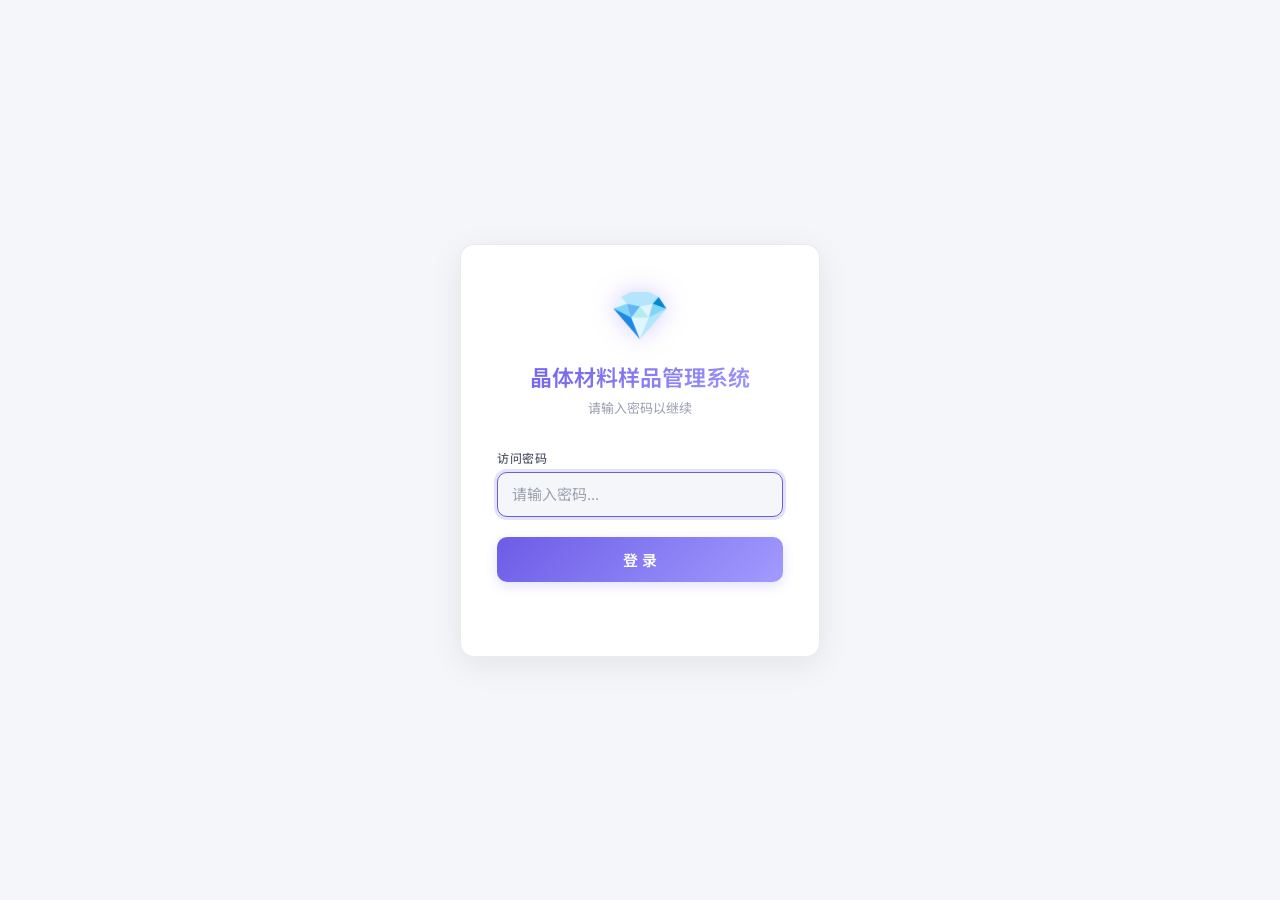
==== templates/login.html @ 1d70605c "feat: 晶体材料样品管理系统 v1.0 - 样品CRUD、元素质量计算、EDX AI识别、密码登录、照片/数据文件管理" ====
<!DOCTYPE html>
<html lang="zh-CN">
<head>
    <meta charset="UTF-8">
    <meta name="viewport" content="width=device-width, initial-scale=1.0">
    <title>登录 - 晶体材料样品管理系统</title>
    <link rel="preconnect" href="https://fonts.googleapis.com">
    <link href="https://fonts.googleapis.com/css2?family=Inter:wght@300;400;500;600;700&family=Noto+Sans+SC:wght@300;400;500;700&display=swap" rel="stylesheet">
    <style>
        :root {
            --bg-primary: #f5f6fa;
            --bg-card: #ffffff;
            --border-color: rgba(0, 0, 0, 0.08);
            --text-primary: #1a1d2e;
            --text-secondary: #5a5e72;
            --text-muted: #9ca0b0;
            --accent: #6c5ce7;
            --accent-glow: rgba(108, 92, 231, 0.18);
            --danger: #e74c3c;
            --gradient-1: linear-gradient(135deg, #6c5ce7, #a29bfe);
            --radius-md: 10px;
            --radius-lg: 14px;
            --font-family: 'Inter', 'Noto Sans SC', -apple-system, sans-serif;
        }

        * { margin: 0; padding: 0; box-sizing: border-box; }

        body {
            font-family: var(--font-family);
            background: var(--bg-primary);
            color: var(--text-primary);
            height: 100vh;
            display: flex;
            align-items: center;
            justify-content: center;
            -webkit-font-smoothing: antialiased;
        }

        .login-container {
            width: 100%;
            max-width: 400px;
            padding: 0 20px;
        }

        .login-card {
            background: var(--bg-card);
            border: 1px solid var(--border-color);
            border-radius: var(--radius-lg);
            padding: 40px 36px;
            box-shadow: 0 8px 32px rgba(0, 0, 0, 0.08);
            animation: slideUp 0.5s ease;
        }

        @keyframes slideUp {
            from { opacity: 0; transform: translateY(20px); }
            to { opacity: 1; transform: translateY(0); }
        }

        .login-header {
            text-align: center;
            margin-bottom: 32px;
        }

        .login-icon {
            font-size: 48px;
            display: block;
            margin-bottom: 16px;
            filter: drop-shadow(0 0 12px rgba(108, 92, 231, 0.3));
            animation: float 3s ease-in-out infinite;
        }

        @keyframes float {
            0%, 100% { transform: translateY(0); }
            50% { transform: translateY(-8px); }
        }

        .login-header h1 {
            font-size: 22px;
            font-weight: 600;
            background: var(--gradient-1);
            -webkit-background-clip: text;
            -webkit-text-fill-color: transparent;
            background-clip: text;
            margin-bottom: 6px;
        }

        .login-header p {
            font-size: 13px;
            color: var(--text-muted);
        }

        .form-group {
            margin-bottom: 20px;
        }

        .form-group label {
            display: block;
            font-size: 12px;
            font-weight: 500;
            color: var(--text-secondary);
            text-transform: uppercase;
            letter-spacing: 0.5px;
            margin-bottom: 6px;
        }

        .form-group input {
            width: 100%;
            padding: 12px 14px;
            background: var(--bg-primary);
            border: 1px solid var(--border-color);
            border-radius: var(--radius-md);
            color: var(--text-primary);
            font-family: var(--font-family);
            font-size: 15px;
            outline: none;
            transition: all 0.2s ease;
        }

        .form-group input:focus {
            border-color: var(--accent);
            box-shadow: 0 0 0 3px var(--accent-glow);
        }

        .form-group input::placeholder {
            color: var(--text-muted);
        }

        .login-btn {
            width: 100%;
            padding: 12px;
            background: var(--gradient-1);
            border: none;
            border-radius: var(--radius-md);
            color: white;
            font-family: var(--font-family);
            font-size: 15px;
            font-weight: 600;
            cursor: pointer;
            transition: all 0.2s ease;
            box-shadow: 0 4px 12px var(--accent-glow);
        }

        .login-btn:hover {
            transform: translateY(-2px);
            box-shadow: 0 6px 20px var(--accent-glow);
        }

        .login-btn:active {
            transform: translateY(0);
        }

        .login-btn:disabled {
            opacity: 0.6;
            cursor: not-allowed;
            transform: none;
        }

        .error-msg {
            color: var(--danger);
            font-size: 13px;
            text-align: center;
            margin-top: 14px;
            min-height: 20px;
            animation: shake 0.3s ease;
        }

        @keyframes shake {
            0%, 100% { transform: translateX(0); }
            25% { transform: translateX(-6px); }
            75% { transform: translateX(6px); }
        }
    </style>
</head>
<body>
    <div class="login-container">
        <div class="login-card">
            <div class="login-header">
                <span class="login-icon">💎</span>
                <h1>晶体材料样品管理系统</h1>
                <p>请输入密码以继续</p>
            </div>
            <form id="loginForm">
                <div class="form-group">
                    <label for="password">访问密码</label>
                    <input type="password" id="password" placeholder="请输入密码..." autofocus autocomplete="current-password">
                </div>
                <button type="submit" class="login-btn" id="loginBtn">登 录</button>
                <div class="error-msg" id="errorMsg"></div>
            </form>
        </div>
    </div>

    <script>
        document.getElementById('loginForm').addEventListener('submit', async (e) => {
            e.preventDefault();
            const btn = document.getElementById('loginBtn');
            const errorMsg = document.getElementById('errorMsg');
            const password = document.getElementById('password').value;

            btn.disabled = true;
            btn.textContent = '验证中...';
            errorMsg.textContent = '';

            try {
                const resp = await fetch('/api/login', {
                    method: 'POST',
                    headers: { 'Content-Type': 'application/json' },
                    body: JSON.stringify({ password })
                });

                if (resp.ok) {
                    window.location.href = '/';
                } else {
                    const data = await resp.json();
                    errorMsg.textContent = data.error || '密码错误';
                    document.getElementById('password').select();
                }
            } catch (err) {
                errorMsg.textContent = '网络错误，请重试';
            } finally {
                btn.disabled = false;
                btn.textContent = '登 录';
            }
        });
    </script>
</body>
</html>
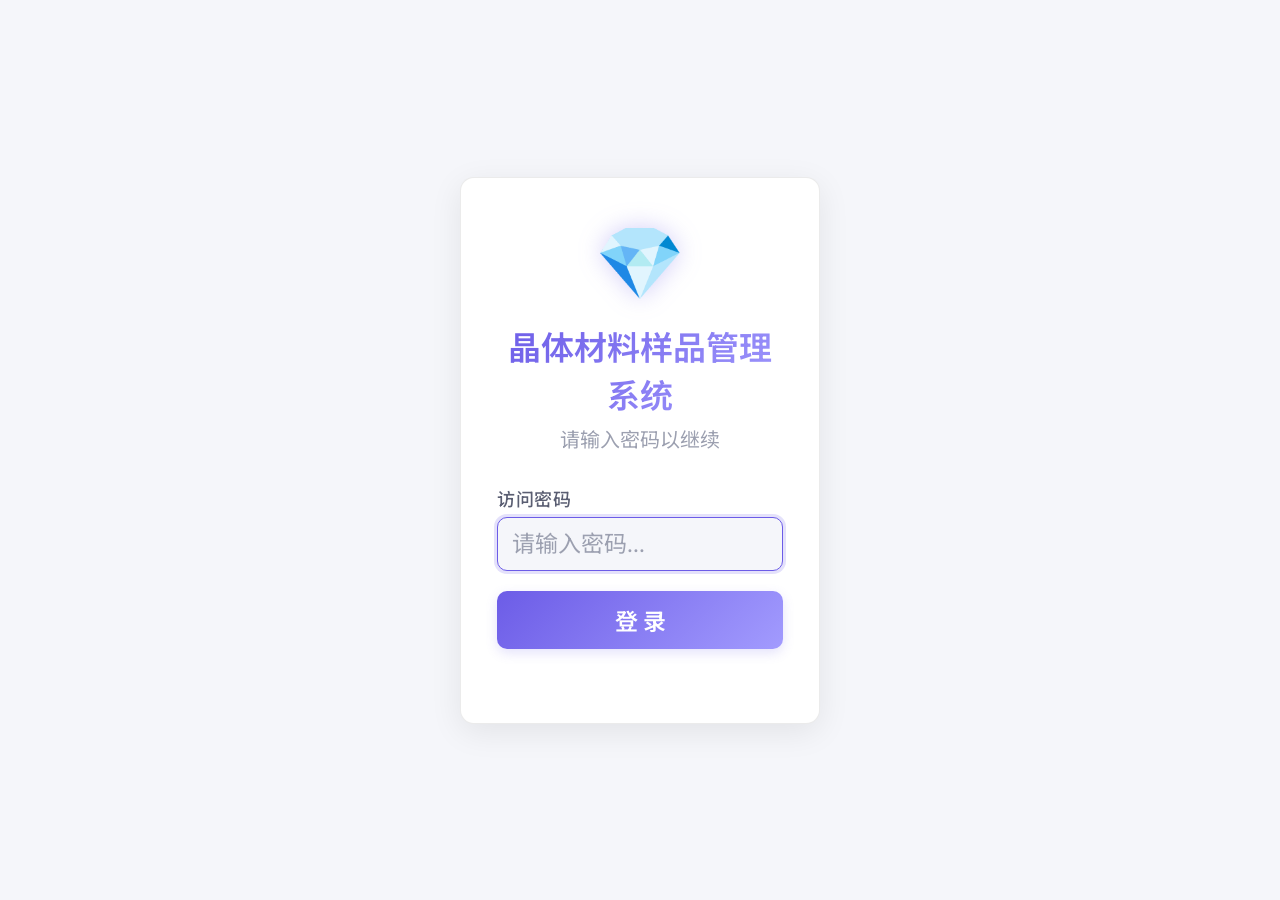
==== commit f3a8f9cd: "ui优化: 放大系统整体字体大小1.5倍及适配页面白框和侧边栏响应式布局宽度" ====
--- a/templates/login.html
+++ b/templates/login.html
@@ -62,7 +62,7 @@
         }
 
         .login-icon {
-            font-size: 48px;
+            font-size: 72px;
             display: block;
             margin-bottom: 16px;
             filter: drop-shadow(0 0 12px rgba(108, 92, 231, 0.3));
@@ -75,7 +75,7 @@
         }
 
         .login-header h1 {
-            font-size: 22px;
+            font-size: 33px;
             font-weight: 600;
             background: var(--gradient-1);
             -webkit-background-clip: text;
@@ -85,7 +85,7 @@
         }
 
         .login-header p {
-            font-size: 13px;
+            font-size: 20px;
             color: var(--text-muted);
         }
 
@@ -95,7 +95,7 @@
 
         .form-group label {
             display: block;
-            font-size: 12px;
+            font-size: 18px;
             font-weight: 500;
             color: var(--text-secondary);
             text-transform: uppercase;
@@ -111,7 +111,7 @@
             border-radius: var(--radius-md);
             color: var(--text-primary);
             font-family: var(--font-family);
-            font-size: 15px;
+            font-size: 23px;
             outline: none;
             transition: all 0.2s ease;
         }
@@ -133,7 +133,7 @@
             border-radius: var(--radius-md);
             color: white;
             font-family: var(--font-family);
-            font-size: 15px;
+            font-size: 23px;
             font-weight: 600;
             cursor: pointer;
             transition: all 0.2s ease;
@@ -157,7 +157,7 @@
 
         .error-msg {
             color: var(--danger);
-            font-size: 13px;
+            font-size: 20px;
             text-align: center;
             margin-top: 14px;
             min-height: 20px;
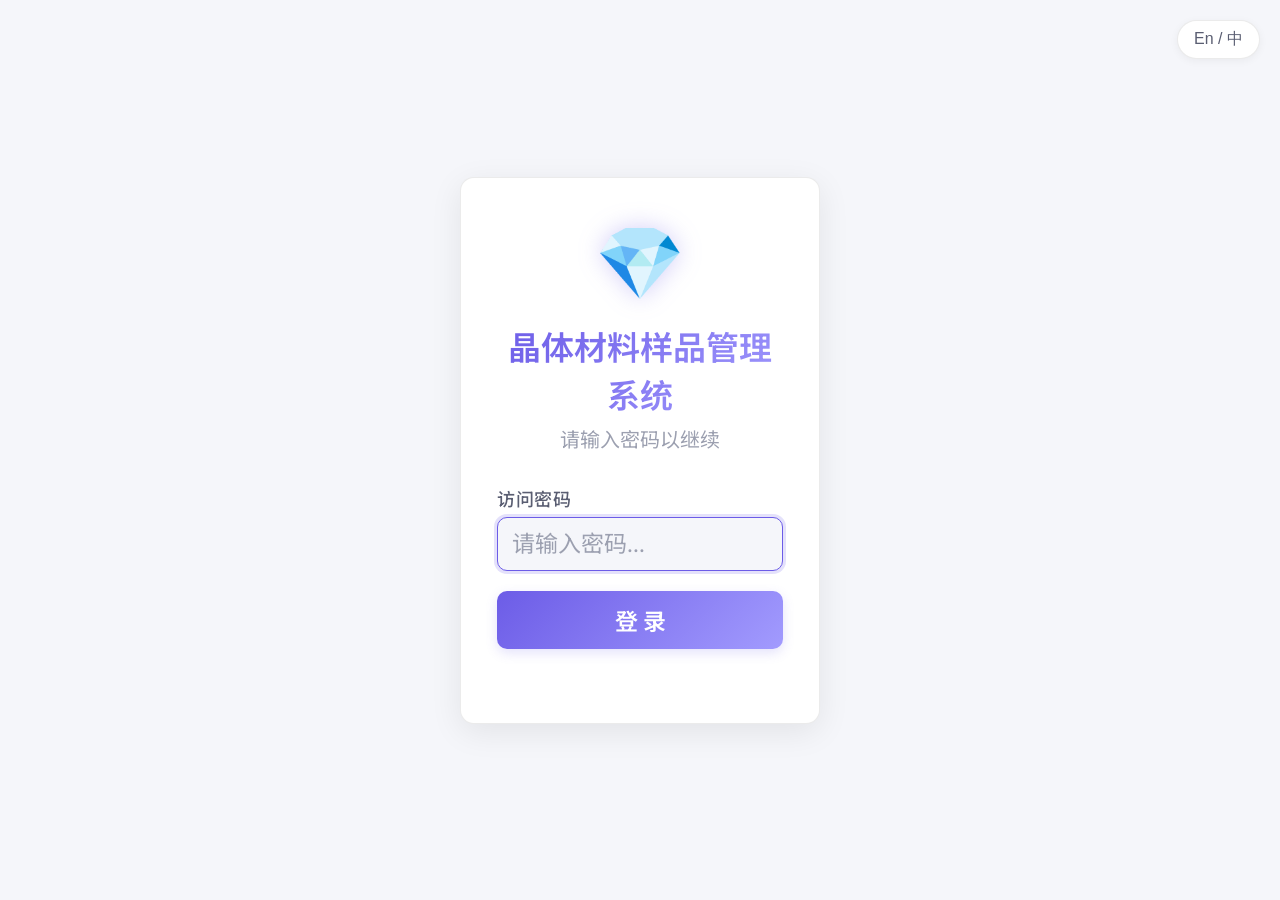
==== commit 4ea2a4d3: "feat: add bilingual i18n support and english default documentation" ====
--- a/templates/login.html
+++ b/templates/login.html
@@ -169,19 +169,43 @@
             25% { transform: translateX(-6px); }
             75% { transform: translateX(6px); }
         }
+
+        .lang-toggle {
+            position: absolute;
+            top: 20px;
+            right: 20px;
+            background: white;
+            border: 1px solid var(--border-color);
+            padding: 8px 16px;
+            border-radius: 20px;
+            font-size: 16px;
+            font-weight: 500;
+            color: var(--text-secondary);
+            cursor: pointer;
+            transition: all 0.2s ease;
+            box-shadow: 0 2px 8px rgba(0,0,0,0.05);
+        }
+
+        .lang-toggle:hover {
+            color: var(--accent);
+            border-color: var(--accent);
+            transform: translateY(-1px);
+            box-shadow: 0 4px 12px rgba(108, 92, 231, 0.15);
+        }
     </style>
 </head>
 <body>
+    <button class="lang-toggle" id="langToggle" onclick="toggleLanguage()">En / 中</button>
     <div class="login-container">
         <div class="login-card">
             <div class="login-header">
                 <span class="login-icon">💎</span>
-                <h1>晶体材料样品管理系统</h1>
-                <p>请输入密码以继续</p>
+                <h1 id="title_h1">晶体材料样品管理系统</h1>
+                <p id="desc_p">请输入密码以继续</p>
             </div>
             <form id="loginForm">
                 <div class="form-group">
-                    <label for="password">访问密码</label>
+                    <label for="password" id="label_pass">访问密码</label>
                     <input type="password" id="password" placeholder="请输入密码..." autofocus autocomplete="current-password">
                 </div>
                 <button type="submit" class="login-btn" id="loginBtn">登 录</button>
@@ -191,14 +215,68 @@
     </div>
 
     <script>
+        const i18n = {
+            zh: {
+                title: "登录 - 晶体材料样品管理系统",
+                h1: "晶体材料样品管理系统",
+                desc: "请输入密码以继续",
+                passLabel: "访问密码",
+                passPlaceholder: "请输入密码...",
+                btnText: "登 录",
+                verifying: "验证中...",
+                errNetwork: "网络错误，请重试",
+                errPass: "密码错误"
+            },
+            en: {
+                title: "Login - Crystal Sample Management",
+                h1: "Crystal Sample Management",
+                desc: "Please enter your password",
+                passLabel: "Access Password",
+                passPlaceholder: "Enter password...",
+                btnText: "LOGIN",
+                verifying: "Verifying...",
+                errNetwork: "Network error, please try again",
+                errPass: "Incorrect password"
+            }
+        };
+
+        let currentLang = localStorage.getItem('crystal_lang') || 'zh';
+
+        function updateUI() {
+            const t = i18n[currentLang];
+            document.title = t.title;
+            document.getElementById('title_h1').textContent = t.h1;
+            document.getElementById('desc_p').textContent = t.desc;
+            document.getElementById('label_pass').textContent = t.passLabel;
+            document.getElementById('password').placeholder = t.passPlaceholder;
+            const loginBtn = document.getElementById('loginBtn');
+            if (loginBtn.disabled) {
+                loginBtn.textContent = t.verifying;
+            } else {
+                loginBtn.textContent = t.btnText;
+            }
+            // Error messages won't be actively translated if they come from the server unless intercepted, 
+            // but we can translate client-side ones.
+        }
+
+        function toggleLanguage() {
+            currentLang = currentLang === 'zh' ? 'en' : 'zh';
+            localStorage.setItem('crystal_lang', currentLang);
+            updateUI();
+        }
+
+        // Init language UI on load
+        updateUI();
+
         document.getElementById('loginForm').addEventListener('submit', async (e) => {
             e.preventDefault();
             const btn = document.getElementById('loginBtn');
             const errorMsg = document.getElementById('errorMsg');
             const password = document.getElementById('password').value;
+            const t = i18n[currentLang];
 
             btn.disabled = true;
-            btn.textContent = '验证中...';
+            btn.textContent = t.verifying;
             errorMsg.textContent = '';
 
             try {
@@ -212,14 +290,14 @@
                     window.location.href = '/';
                 } else {
                     const data = await resp.json();
-                    errorMsg.textContent = data.error || '密码错误';
+                    errorMsg.textContent = data.error || t.errPass;
                     document.getElementById('password').select();
                 }
             } catch (err) {
-                errorMsg.textContent = '网络错误，请重试';
+                errorMsg.textContent = t.errNetwork;
             } finally {
                 btn.disabled = false;
-                btn.textContent = '登 录';
+                btn.textContent = t.btnText;
             }
         });
     </script>
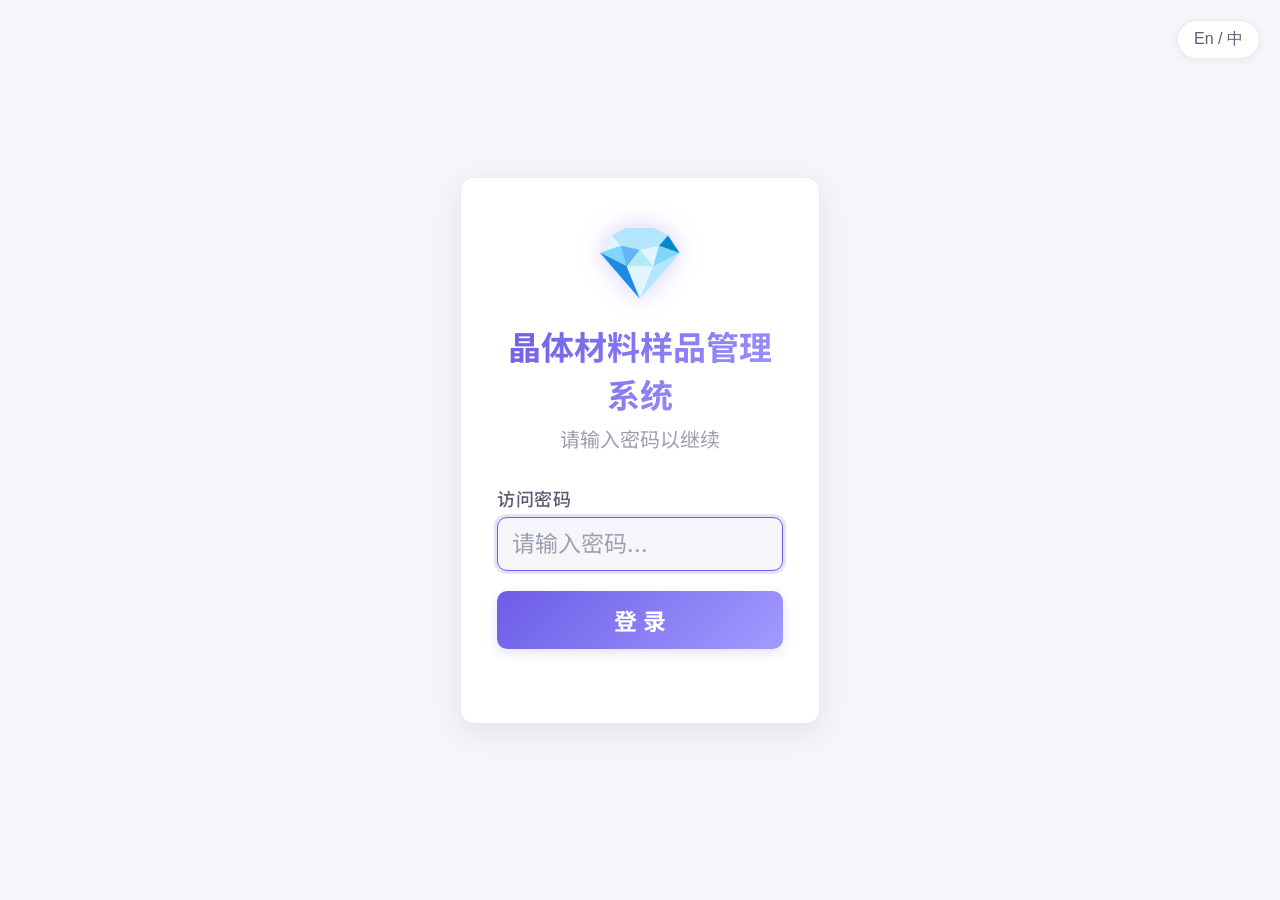
==== commit c3cc5701: "fix: self-host page fonts for offline-friendly loading" ====
--- a/templates/login.html
+++ b/templates/login.html
@@ -4,8 +4,7 @@
     <meta charset="UTF-8">
     <meta name="viewport" content="width=device-width, initial-scale=1.0">
     <title>登录 - 晶体材料样品管理系统</title>
-    <link rel="preconnect" href="https://fonts.googleapis.com">
-    <link href="https://fonts.googleapis.com/css2?family=Inter:wght@300;400;500;600;700&family=Noto+Sans+SC:wght@300;400;500;700&display=swap" rel="stylesheet">
+    <link rel="stylesheet" href="/static/fonts/fonts.css">
     <style>
         :root {
             --bg-primary: #f5f6fa;
--- a/static/fonts/fonts.css
+++ b/static/fonts/fonts.css
@@ -0,0 +1,3563 @@
+/* cyrillic-ext */
+@font-face {
+  font-family: 'Inter';
+  font-style: normal;
+  font-weight: 300;
+  font-display: swap;
+  src: url(./UcC73FwrK3iLTeHuS_nVMrMxCp50SjIa2JL7SUc.woff2) format('woff2');
+  unicode-range: U+0460-052F, U+1C80-1C8A, U+20B4, U+2DE0-2DFF, U+A640-A69F, U+FE2E-FE2F;
+}
+/* cyrillic */
+@font-face {
+  font-family: 'Inter';
+  font-style: normal;
+  font-weight: 300;
+  font-display: swap;
+  src: url(./UcC73FwrK3iLTeHuS_nVMrMxCp50SjIa0ZL7SUc.woff2) format('woff2');
+  unicode-range: U+0301, U+0400-045F, U+0490-0491, U+04B0-04B1, U+2116;
+}
+/* greek-ext */
+@font-face {
+  font-family: 'Inter';
+  font-style: normal;
+  font-weight: 300;
+  font-display: swap;
+  src: url(./UcC73FwrK3iLTeHuS_nVMrMxCp50SjIa2ZL7SUc.woff2) format('woff2');
+  unicode-range: U+1F00-1FFF;
+}
+/* greek */
+@font-face {
+  font-family: 'Inter';
+  font-style: normal;
+  font-weight: 300;
+  font-display: swap;
+  src: url(./UcC73FwrK3iLTeHuS_nVMrMxCp50SjIa1pL7SUc.woff2) format('woff2');
+  unicode-range: U+0370-0377, U+037A-037F, U+0384-038A, U+038C, U+038E-03A1, U+03A3-03FF;
+}
+/* vietnamese */
+@font-face {
+  font-family: 'Inter';
+  font-style: normal;
+  font-weight: 300;
+  font-display: swap;
+  src: url(./UcC73FwrK3iLTeHuS_nVMrMxCp50SjIa2pL7SUc.woff2) format('woff2');
+  unicode-range: U+0102-0103, U+0110-0111, U+0128-0129, U+0168-0169, U+01A0-01A1, U+01AF-01B0, U+0300-0301, U+0303-0304, U+0308-0309, U+0323, U+0329, U+1EA0-1EF9, U+20AB;
+}
+/* latin-ext */
+@font-face {
+  font-family: 'Inter';
+  font-style: normal;
+  font-weight: 300;
+  font-display: swap;
+  src: url(./UcC73FwrK3iLTeHuS_nVMrMxCp50SjIa25L7SUc.woff2) format('woff2');
+  unicode-range: U+0100-02BA, U+02BD-02C5, U+02C7-02CC, U+02CE-02D7, U+02DD-02FF, U+0304, U+0308, U+0329, U+1D00-1DBF, U+1E00-1E9F, U+1EF2-1EFF, U+2020, U+20A0-20AB, U+20AD-20C0, U+2113, U+2C60-2C7F, U+A720-A7FF;
+}
+/* latin */
+@font-face {
+  font-family: 'Inter';
+  font-style: normal;
+  font-weight: 300;
+  font-display: swap;
+  src: url(./UcC73FwrK3iLTeHuS_nVMrMxCp50SjIa1ZL7.woff2) format('woff2');
+  unicode-range: U+0000-00FF, U+0131, U+0152-0153, U+02BB-02BC, U+02C6, U+02DA, U+02DC, U+0304, U+0308, U+0329, U+2000-206F, U+20AC, U+2122, U+2191, U+2193, U+2212, U+2215, U+FEFF, U+FFFD;
+}
+/* cyrillic-ext */
+@font-face {
+  font-family: 'Inter';
+  font-style: normal;
+  font-weight: 400;
+  font-display: swap;
+  src: url(./UcC73FwrK3iLTeHuS_nVMrMxCp50SjIa2JL7SUc.woff2) format('woff2');
+  unicode-range: U+0460-052F, U+1C80-1C8A, U+20B4, U+2DE0-2DFF, U+A640-A69F, U+FE2E-FE2F;
+}
+/* cyrillic */
+@font-face {
+  font-family: 'Inter';
+  font-style: normal;
+  font-weight: 400;
+  font-display: swap;
+  src: url(./UcC73FwrK3iLTeHuS_nVMrMxCp50SjIa0ZL7SUc.woff2) format('woff2');
+  unicode-range: U+0301, U+0400-045F, U+0490-0491, U+04B0-04B1, U+2116;
+}
+/* greek-ext */
+@font-face {
+  font-family: 'Inter';
+  font-style: normal;
+  font-weight: 400;
+  font-display: swap;
+  src: url(./UcC73FwrK3iLTeHuS_nVMrMxCp50SjIa2ZL7SUc.woff2) format('woff2');
+  unicode-range: U+1F00-1FFF;
+}
+/* greek */
+@font-face {
+  font-family: 'Inter';
+  font-style: normal;
+  font-weight: 400;
+  font-display: swap;
+  src: url(./UcC73FwrK3iLTeHuS_nVMrMxCp50SjIa1pL7SUc.woff2) format('woff2');
+  unicode-range: U+0370-0377, U+037A-037F, U+0384-038A, U+038C, U+038E-03A1, U+03A3-03FF;
+}
+/* vietnamese */
+@font-face {
+  font-family: 'Inter';
+  font-style: normal;
+  font-weight: 400;
+  font-display: swap;
+  src: url(./UcC73FwrK3iLTeHuS_nVMrMxCp50SjIa2pL7SUc.woff2) format('woff2');
+  unicode-range: U+0102-0103, U+0110-0111, U+0128-0129, U+0168-0169, U+01A0-01A1, U+01AF-01B0, U+0300-0301, U+0303-0304, U+0308-0309, U+0323, U+0329, U+1EA0-1EF9, U+20AB;
+}
+/* latin-ext */
+@font-face {
+  font-family: 'Inter';
+  font-style: normal;
+  font-weight: 400;
+  font-display: swap;
+  src: url(./UcC73FwrK3iLTeHuS_nVMrMxCp50SjIa25L7SUc.woff2) format('woff2');
+  unicode-range: U+0100-02BA, U+02BD-02C5, U+02C7-02CC, U+02CE-02D7, U+02DD-02FF, U+0304, U+0308, U+0329, U+1D00-1DBF, U+1E00-1E9F, U+1EF2-1EFF, U+2020, U+20A0-20AB, U+20AD-20C0, U+2113, U+2C60-2C7F, U+A720-A7FF;
+}
+/* latin */
+@font-face {
+  font-family: 'Inter';
+  font-style: normal;
+  font-weight: 400;
+  font-display: swap;
+  src: url(./UcC73FwrK3iLTeHuS_nVMrMxCp50SjIa1ZL7.woff2) format('woff2');
+  unicode-range: U+0000-00FF, U+0131, U+0152-0153, U+02BB-02BC, U+02C6, U+02DA, U+02DC, U+0304, U+0308, U+0329, U+2000-206F, U+20AC, U+2122, U+2191, U+2193, U+2212, U+2215, U+FEFF, U+FFFD;
+}
+/* cyrillic-ext */
+@font-face {
+  font-family: 'Inter';
+  font-style: normal;
+  font-weight: 500;
+  font-display: swap;
+  src: url(./UcC73FwrK3iLTeHuS_nVMrMxCp50SjIa2JL7SUc.woff2) format('woff2');
+  unicode-range: U+0460-052F, U+1C80-1C8A, U+20B4, U+2DE0-2DFF, U+A640-A69F, U+FE2E-FE2F;
+}
+/* cyrillic */
+@font-face {
+  font-family: 'Inter';
+  font-style: normal;
+  font-weight: 500;
+  font-display: swap;
+  src: url(./UcC73FwrK3iLTeHuS_nVMrMxCp50SjIa0ZL7SUc.woff2) format('woff2');
+  unicode-range: U+0301, U+0400-045F, U+0490-0491, U+04B0-04B1, U+2116;
+}
+/* greek-ext */
+@font-face {
+  font-family: 'Inter';
+  font-style: normal;
+  font-weight: 500;
+  font-display: swap;
+  src: url(./UcC73FwrK3iLTeHuS_nVMrMxCp50SjIa2ZL7SUc.woff2) format('woff2');
+  unicode-range: U+1F00-1FFF;
+}
+/* greek */
+@font-face {
+  font-family: 'Inter';
+  font-style: normal;
+  font-weight: 500;
+  font-display: swap;
+  src: url(./UcC73FwrK3iLTeHuS_nVMrMxCp50SjIa1pL7SUc.woff2) format('woff2');
+  unicode-range: U+0370-0377, U+037A-037F, U+0384-038A, U+038C, U+038E-03A1, U+03A3-03FF;
+}
+/* vietnamese */
+@font-face {
+  font-family: 'Inter';
+  font-style: normal;
+  font-weight: 500;
+  font-display: swap;
+  src: url(./UcC73FwrK3iLTeHuS_nVMrMxCp50SjIa2pL7SUc.woff2) format('woff2');
+  unicode-range: U+0102-0103, U+0110-0111, U+0128-0129, U+0168-0169, U+01A0-01A1, U+01AF-01B0, U+0300-0301, U+0303-0304, U+0308-0309, U+0323, U+0329, U+1EA0-1EF9, U+20AB;
+}
+/* latin-ext */
+@font-face {
+  font-family: 'Inter';
+  font-style: normal;
+  font-weight: 500;
+  font-display: swap;
+  src: url(./UcC73FwrK3iLTeHuS_nVMrMxCp50SjIa25L7SUc.woff2) format('woff2');
+  unicode-range: U+0100-02BA, U+02BD-02C5, U+02C7-02CC, U+02CE-02D7, U+02DD-02FF, U+0304, U+0308, U+0329, U+1D00-1DBF, U+1E00-1E9F, U+1EF2-1EFF, U+2020, U+20A0-20AB, U+20AD-20C0, U+2113, U+2C60-2C7F, U+A720-A7FF;
+}
+/* latin */
+@font-face {
+  font-family: 'Inter';
+  font-style: normal;
+  font-weight: 500;
+  font-display: swap;
+  src: url(./UcC73FwrK3iLTeHuS_nVMrMxCp50SjIa1ZL7.woff2) format('woff2');
+  unicode-range: U+0000-00FF, U+0131, U+0152-0153, U+02BB-02BC, U+02C6, U+02DA, U+02DC, U+0304, U+0308, U+0329, U+2000-206F, U+20AC, U+2122, U+2191, U+2193, U+2212, U+2215, U+FEFF, U+FFFD;
+}
+/* cyrillic-ext */
+@font-face {
+  font-family: 'Inter';
+  font-style: normal;
+  font-weight: 600;
+  font-display: swap;
+  src: url(./UcC73FwrK3iLTeHuS_nVMrMxCp50SjIa2JL7SUc.woff2) format('woff2');
+  unicode-range: U+0460-052F, U+1C80-1C8A, U+20B4, U+2DE0-2DFF, U+A640-A69F, U+FE2E-FE2F;
+}
+/* cyrillic */
+@font-face {
+  font-family: 'Inter';
+  font-style: normal;
+  font-weight: 600;
+  font-display: swap;
+  src: url(./UcC73FwrK3iLTeHuS_nVMrMxCp50SjIa0ZL7SUc.woff2) format('woff2');
+  unicode-range: U+0301, U+0400-045F, U+0490-0491, U+04B0-04B1, U+2116;
+}
+/* greek-ext */
+@font-face {
+  font-family: 'Inter';
+  font-style: normal;
+  font-weight: 600;
+  font-display: swap;
+  src: url(./UcC73FwrK3iLTeHuS_nVMrMxCp50SjIa2ZL7SUc.woff2) format('woff2');
+  unicode-range: U+1F00-1FFF;
+}
+/* greek */
+@font-face {
+  font-family: 'Inter';
+  font-style: normal;
+  font-weight: 600;
+  font-display: swap;
+  src: url(./UcC73FwrK3iLTeHuS_nVMrMxCp50SjIa1pL7SUc.woff2) format('woff2');
+  unicode-range: U+0370-0377, U+037A-037F, U+0384-038A, U+038C, U+038E-03A1, U+03A3-03FF;
+}
+/* vietnamese */
+@font-face {
+  font-family: 'Inter';
+  font-style: normal;
+  font-weight: 600;
+  font-display: swap;
+  src: url(./UcC73FwrK3iLTeHuS_nVMrMxCp50SjIa2pL7SUc.woff2) format('woff2');
+  unicode-range: U+0102-0103, U+0110-0111, U+0128-0129, U+0168-0169, U+01A0-01A1, U+01AF-01B0, U+0300-0301, U+0303-0304, U+0308-0309, U+0323, U+0329, U+1EA0-1EF9, U+20AB;
+}
+/* latin-ext */
+@font-face {
+  font-family: 'Inter';
+  font-style: normal;
+  font-weight: 600;
+  font-display: swap;
+  src: url(./UcC73FwrK3iLTeHuS_nVMrMxCp50SjIa25L7SUc.woff2) format('woff2');
+  unicode-range: U+0100-02BA, U+02BD-02C5, U+02C7-02CC, U+02CE-02D7, U+02DD-02FF, U+0304, U+0308, U+0329, U+1D00-1DBF, U+1E00-1E9F, U+1EF2-1EFF, U+2020, U+20A0-20AB, U+20AD-20C0, U+2113, U+2C60-2C7F, U+A720-A7FF;
+}
+/* latin */
+@font-face {
+  font-family: 'Inter';
+  font-style: normal;
+  font-weight: 600;
+  font-display: swap;
+  src: url(./UcC73FwrK3iLTeHuS_nVMrMxCp50SjIa1ZL7.woff2) format('woff2');
+  unicode-range: U+0000-00FF, U+0131, U+0152-0153, U+02BB-02BC, U+02C6, U+02DA, U+02DC, U+0304, U+0308, U+0329, U+2000-206F, U+20AC, U+2122, U+2191, U+2193, U+2212, U+2215, U+FEFF, U+FFFD;
+}
+/* cyrillic-ext */
+@font-face {
+  font-family: 'Inter';
+  font-style: normal;
+  font-weight: 700;
+  font-display: swap;
+  src: url(./UcC73FwrK3iLTeHuS_nVMrMxCp50SjIa2JL7SUc.woff2) format('woff2');
+  unicode-range: U+0460-052F, U+1C80-1C8A, U+20B4, U+2DE0-2DFF, U+A640-A69F, U+FE2E-FE2F;
+}
+/* cyrillic */
+@font-face {
+  font-family: 'Inter';
+  font-style: normal;
+  font-weight: 700;
+  font-display: swap;
+  src: url(./UcC73FwrK3iLTeHuS_nVMrMxCp50SjIa0ZL7SUc.woff2) format('woff2');
+  unicode-range: U+0301, U+0400-045F, U+0490-0491, U+04B0-04B1, U+2116;
+}
+/* greek-ext */
+@font-face {
+  font-family: 'Inter';
+  font-style: normal;
+  font-weight: 700;
+  font-display: swap;
+  src: url(./UcC73FwrK3iLTeHuS_nVMrMxCp50SjIa2ZL7SUc.woff2) format('woff2');
+  unicode-range: U+1F00-1FFF;
+}
+/* greek */
+@font-face {
+  font-family: 'Inter';
+  font-style: normal;
+  font-weight: 700;
+  font-display: swap;
+  src: url(./UcC73FwrK3iLTeHuS_nVMrMxCp50SjIa1pL7SUc.woff2) format('woff2');
+  unicode-range: U+0370-0377, U+037A-037F, U+0384-038A, U+038C, U+038E-03A1, U+03A3-03FF;
+}
+/* vietnamese */
+@font-face {
+  font-family: 'Inter';
+  font-style: normal;
+  font-weight: 700;
+  font-display: swap;
+  src: url(./UcC73FwrK3iLTeHuS_nVMrMxCp50SjIa2pL7SUc.woff2) format('woff2');
+  unicode-range: U+0102-0103, U+0110-0111, U+0128-0129, U+0168-0169, U+01A0-01A1, U+01AF-01B0, U+0300-0301, U+0303-0304, U+0308-0309, U+0323, U+0329, U+1EA0-1EF9, U+20AB;
+}
+/* latin-ext */
+@font-face {
+  font-family: 'Inter';
+  font-style: normal;
+  font-weight: 700;
+  font-display: swap;
+  src: url(./UcC73FwrK3iLTeHuS_nVMrMxCp50SjIa25L7SUc.woff2) format('woff2');
+  unicode-range: U+0100-02BA, U+02BD-02C5, U+02C7-02CC, U+02CE-02D7, U+02DD-02FF, U+0304, U+0308, U+0329, U+1D00-1DBF, U+1E00-1E9F, U+1EF2-1EFF, U+2020, U+20A0-20AB, U+20AD-20C0, U+2113, U+2C60-2C7F, U+A720-A7FF;
+}
+/* latin */
+@font-face {
+  font-family: 'Inter';
+  font-style: normal;
+  font-weight: 700;
+  font-display: swap;
+  src: url(./UcC73FwrK3iLTeHuS_nVMrMxCp50SjIa1ZL7.woff2) format('woff2');
+  unicode-range: U+0000-00FF, U+0131, U+0152-0153, U+02BB-02BC, U+02C6, U+02DA, U+02DC, U+0304, U+0308, U+0329, U+2000-206F, U+20AC, U+2122, U+2191, U+2193, U+2212, U+2215, U+FEFF, U+FFFD;
+}
+@font-face {
+  font-family: 'Noto Sans SC';
+  font-style: normal;
+  font-weight: 300;
+  font-display: swap;
+  src: url(./k3kXo84MPvpLmixcA63oeALhLOCT-xWNm8Hqd37g1OkDRZe7lR4sg1IzSy-MNbE9VH8V.4.woff2) format('woff2');
+  unicode-range: U+1f1e9-1f1f5, U+1f1f7-1f1ff, U+1f21a, U+1f232, U+1f234-1f237, U+1f250-1f251, U+1f300, U+1f302-1f308, U+1f30a-1f311, U+1f315, U+1f319-1f320, U+1f324, U+1f327, U+1f32a, U+1f32c-1f32d, U+1f330-1f357, U+1f359-1f37e;
+}
+@font-face {
+  font-family: 'Noto Sans SC';
+  font-style: normal;
+  font-weight: 300;
+  font-display: swap;
+  src: url(./k3kXo84MPvpLmixcA63oeALhLOCT-xWNm8Hqd37g1OkDRZe7lR4sg1IzSy-MNbE9VH8V.5.woff2) format('woff2');
+  unicode-range: U+fee3, U+fef3, U+ff03-ff04, U+ff07, U+ff0a, U+ff17-ff19, U+ff1c-ff1d, U+ff20-ff3a, U+ff3c, U+ff3e-ff5b, U+ff5d, U+ff61-ff65, U+ff67-ff6a, U+ff6c, U+ff6f-ff78, U+ff7a-ff7d, U+ff80-ff84, U+ff86, U+ff89-ff8e, U+ff92, U+ff97-ff9b, U+ff9d-ff9f, U+ffe0-ffe4, U+ffe6, U+ffe9, U+ffeb, U+ffed, U+fffc, U+1f004, U+1f170-1f171, U+1f192-1f195, U+1f198-1f19a, U+1f1e6-1f1e8;
+}
+@font-face {
+  font-family: 'Noto Sans SC';
+  font-style: normal;
+  font-weight: 300;
+  font-display: swap;
+  src: url(./k3kXo84MPvpLmixcA63oeALhLOCT-xWNm8Hqd37g1OkDRZe7lR4sg1IzSy-MNbE9VH8V.6.woff2) format('woff2');
+  unicode-range: U+f0a7, U+f0b2, U+f0b7, U+f0c9, U+f0d8, U+f0da, U+f0dc-f0dd, U+f0e0, U+f0e6, U+f0eb, U+f0fc, U+f101, U+f104-f105, U+f107, U+f10b, U+f11b, U+f14b, U+f18a, U+f193, U+f1d6-f1d7, U+f244, U+f27a, U+f296, U+f2ae, U+f471, U+f4b3, U+f610-f611, U+f880-f881, U+f8ec, U+f8f5, U+f8ff, U+f901, U+f90a, U+f92c-f92d, U+f934, U+f937, U+f941, U+f965, U+f967, U+f969, U+f96b, U+f96f, U+f974, U+f978-f979, U+f97e, U+f981, U+f98a, U+f98e, U+f997, U+f99c, U+f9b2, U+f9b5, U+f9ba, U+f9be, U+f9ca, U+f9d0-f9d1, U+f9dd, U+f9e0-f9e1, U+f9e4, U+f9f7, U+fa00-fa01, U+fa08, U+fa0a, U+fa11, U+fb01-fb02, U+fdfc, U+fe0e, U+fe30-fe31, U+fe33-fe44, U+fe49-fe52, U+fe54-fe57, U+fe59-fe66, U+fe68-fe6b, U+fe8e, U+fe92-fe93, U+feae, U+feb8, U+fecb-fecc, U+fee0;
+}
+@font-face {
+  font-family: 'Noto Sans SC';
+  font-style: normal;
+  font-weight: 300;
+  font-display: swap;
+  src: url(./k3kXo84MPvpLmixcA63oeALhLOCT-xWNm8Hqd37g1OkDRZe7lR4sg1IzSy-MNbE9VH8V.21.woff2) format('woff2');
+  unicode-range: U+9f83, U+9f85-9f8d, U+9f90-9f91, U+9f94-9f96, U+9f98, U+9f9b-9f9c, U+9f9e, U+9fa0, U+9fa2, U+9ff0-9fff, U+a001, U+a007, U+a025, U+a046-a047, U+a057, U+a072, U+a078-a079, U+a083, U+a085, U+a100, U+a118, U+a132, U+a134, U+a1f4, U+a242, U+a4a6, U+a4aa, U+a4b0-a4b1, U+a4b3, U+a9c1-a9c2, U+ac00-ac01, U+ac04, U+ac08, U+ac10-ac11, U+ac13-ac16, U+ac19, U+ac1c-ac1d, U+ac24, U+ac70-ac71, U+ac74, U+ac77-ac78, U+ac80-ac81, U+ac83, U+ac8c, U+ac90, U+ac9f-aca0, U+aca8-aca9, U+acac, U+acb0, U+acbd, U+acc1, U+acc4, U+ace0-ace1, U+ace4, U+ace8, U+acf3, U+acf5, U+acfc-acfd, U+ad00, U+ad0c, U+ad11, U+ad1c, U+ad34, U+ad50, U+ad64, U+ad6c, U+ad70, U+ad74, U+ad7f, U+ad81, U+ad8c, U+adc0, U+adc8, U+addc, U+ade0, U+adf8-adf9, U+adfc, U+ae00, U+ae08-ae09, U+ae0b, U+ae30, U+ae34, U+ae38, U+ae40, U+ae4a, U+ae4c, U+ae54, U+ae68, U+aebc, U+aed8, U+af2c-af2d;
+}
+@font-face {
+  font-family: 'Noto Sans SC';
+  font-style: normal;
+  font-weight: 300;
+  font-display: swap;
+  src: url(./k3kXo84MPvpLmixcA63oeALhLOCT-xWNm8Hqd37g1OkDRZe7lR4sg1IzSy-MNbE9VH8V.22.woff2) format('woff2');
+  unicode-range: U+9e30-9e33, U+9e35-9e3b, U+9e3e, U+9e40-9e44, U+9e46-9e4e, U+9e51, U+9e53, U+9e55-9e58, U+9e5a-9e5c, U+9e5e-9e63, U+9e66-9e6e, U+9e71, U+9e73, U+9e75, U+9e78-9e79, U+9e7c-9e7e, U+9e82, U+9e86-9e88, U+9e8b-9e8c, U+9e90-9e91, U+9e93, U+9e95, U+9e97, U+9e9d, U+9ea4-9ea5, U+9ea9-9eaa, U+9eb4-9eb5, U+9eb8-9eba, U+9ebc-9ebf, U+9ec3, U+9ec9, U+9ecd, U+9ed0, U+9ed2-9ed3, U+9ed5-9ed6, U+9ed9, U+9edc-9edd, U+9edf-9ee0, U+9ee2, U+9ee5, U+9ee7-9eea, U+9eef, U+9ef1, U+9ef3-9ef4, U+9ef6, U+9ef9, U+9efb-9efc, U+9efe, U+9f0b, U+9f0d, U+9f10, U+9f14, U+9f17, U+9f19, U+9f22, U+9f29, U+9f2c, U+9f2f, U+9f31, U+9f37, U+9f39, U+9f3d-9f3e, U+9f41, U+9f4a-9f4b, U+9f51-9f52, U+9f61-9f63, U+9f66-9f67, U+9f80-9f81;
+}
+@font-face {
+  font-family: 'Noto Sans SC';
+  font-style: normal;
+  font-weight: 300;
+  font-display: swap;
+  src: url(./k3kXo84MPvpLmixcA63oeALhLOCT-xWNm8Hqd37g1OkDRZe7lR4sg1IzSy-MNbE9VH8V.23.woff2) format('woff2');
+  unicode-range: U+9c82-9c83, U+9c85-9c8c, U+9c8e-9c92, U+9c94-9c9b, U+9c9e-9ca3, U+9ca5-9ca7, U+9ca9, U+9cab, U+9cad-9cae, U+9cb1-9cb7, U+9cb9-9cbd, U+9cbf-9cc0, U+9cc3, U+9cc5-9cc7, U+9cc9-9cd1, U+9cd3-9cda, U+9cdc-9cdd, U+9cdf, U+9ce1-9ce3, U+9ce5, U+9ce9, U+9cee-9cef, U+9cf3-9cf4, U+9cf6, U+9cfc-9cfd, U+9d02, U+9d08-9d09, U+9d12, U+9d1b, U+9d1e, U+9d26, U+9d28, U+9d37, U+9d3b, U+9d3f, U+9d51, U+9d59, U+9d5c-9d5d, U+9d5f-9d61, U+9d6c, U+9d70, U+9d72, U+9d7a, U+9d7e, U+9d84, U+9d89, U+9d8f, U+9d92, U+9daf, U+9db4, U+9db8, U+9dbc, U+9dc4, U+9dc7, U+9dc9, U+9dd7, U+9ddf, U+9df2, U+9df9-9dfa, U+9e0a, U+9e11, U+9e1a, U+9e1e, U+9e20, U+9e22, U+9e28-9e2c, U+9e2e-9e2f;
+}
+@font-face {
+  font-family: 'Noto Sans SC';
+  font-style: normal;
+  font-weight: 300;
+  font-display: swap;
+  src: url(./k3kXo84MPvpLmixcA63oeALhLOCT-xWNm8Hqd37g1OkDRZe7lR4sg1IzSy-MNbE9VH8V.24.woff2) format('woff2');
+  unicode-range: U+9a80, U+9a83, U+9a85, U+9a88-9a8a, U+9a8d-9a8e, U+9a90, U+9a92-9a93, U+9a95-9a96, U+9a98-9a99, U+9a9b-9aa2, U+9aa5, U+9aa7, U+9aaf-9ab1, U+9ab5-9ab6, U+9ab9-9aba, U+9ac0-9ac4, U+9ac8, U+9acb-9acc, U+9ace-9acf, U+9ad1-9ad2, U+9ad9, U+9adf, U+9ae1, U+9ae3, U+9aea-9aeb, U+9aed-9aef, U+9af4, U+9af9, U+9afb, U+9b03-9b04, U+9b06, U+9b08, U+9b0d, U+9b0f-9b10, U+9b13, U+9b18, U+9b1a, U+9b1f, U+9b22-9b23, U+9b25, U+9b27-9b28, U+9b2a, U+9b2f, U+9b31-9b32, U+9b3b, U+9b43, U+9b46-9b49, U+9b4d-9b4e, U+9b51, U+9b56, U+9b58, U+9b5a, U+9b5c, U+9b5f, U+9b61-9b62, U+9b6f, U+9b77, U+9b80, U+9b88, U+9b8b, U+9b8e, U+9b91, U+9b9f-9ba0, U+9ba8, U+9baa-9bab, U+9bad-9bae, U+9bb0-9bb1, U+9bb8, U+9bc9-9bca, U+9bd3, U+9bd6, U+9bdb, U+9be8, U+9bf0-9bf1, U+9c02, U+9c10, U+9c15, U+9c24, U+9c2d, U+9c32, U+9c39, U+9c3b, U+9c40, U+9c47-9c49, U+9c53, U+9c57, U+9c64, U+9c72, U+9c77-9c78, U+9c7b, U+9c7f-9c80;
+}
+@font-face {
+  font-family: 'Noto Sans SC';
+  font-style: normal;
+  font-weight: 300;
+  font-display: swap;
+  src: url(./k3kXo84MPvpLmixcA63oeALhLOCT-xWNm8Hqd37g1OkDRZe7lR4sg1IzSy-MNbE9VH8V.25.woff2) format('woff2');
+  unicode-range: U+98dd, U+98e1-98e2, U+98e7-98ea, U+98ec, U+98ee-98ef, U+98f2, U+98f4, U+98fc-98fe, U+9903, U+9905, U+9908, U+990a, U+990c-990d, U+9913-9914, U+9918, U+991a-991b, U+991e, U+9921, U+9928, U+992c, U+992e, U+9935, U+9938-9939, U+993d-993e, U+9945, U+994b-994c, U+9951-9952, U+9954-9955, U+9957, U+995e, U+9963, U+9966-9969, U+996b-996c, U+996f, U+9974-9975, U+9977-9979, U+997d-997e, U+9980-9981, U+9983-9984, U+9987, U+998a-998b, U+998d-9991, U+9993-9995, U+9997-9998, U+99a5, U+99ab, U+99ad-99ae, U+99b1, U+99b3-99b4, U+99bc, U+99bf, U+99c1, U+99c3-99c6, U+99cc, U+99d0, U+99d2, U+99d5, U+99db, U+99dd, U+99e1, U+99ed, U+99f1, U+99ff, U+9a01, U+9a03-9a04, U+9a0e-9a0f, U+9a11-9a13, U+9a19, U+9a1b, U+9a28, U+9a2b, U+9a30, U+9a32, U+9a37, U+9a40, U+9a45, U+9a4a, U+9a4d-9a4e, U+9a52, U+9a55, U+9a57, U+9a5a-9a5b, U+9a5f, U+9a62, U+9a65, U+9a69, U+9a6b, U+9a6e, U+9a75, U+9a77-9a7a, U+9a7d;
+}
+@font-face {
+  font-family: 'Noto Sans SC';
+  font-style: normal;
+  font-weight: 300;
+  font-display: swap;
+  src: url(./k3kXo84MPvpLmixcA63oeALhLOCT-xWNm8Hqd37g1OkDRZe7lR4sg1IzSy-MNbE9VH8V.26.woff2) format('woff2');
+  unicode-range: U+975b-975c, U+9763, U+9765-9766, U+976c-976d, U+9773, U+9776, U+977a, U+977c, U+9784-9785, U+978e-978f, U+9791-9792, U+9794-9795, U+9798, U+979a, U+979e, U+97a3, U+97a5-97a6, U+97a8, U+97ab-97ac, U+97ae-97af, U+97b2, U+97b4, U+97c6, U+97cb-97cc, U+97d3, U+97d8, U+97dc, U+97e1, U+97ea-97eb, U+97ee, U+97fb, U+97fe-97ff, U+9801-9803, U+9805-9806, U+9808, U+980c, U+9810-9814, U+9817-9818, U+981e, U+9820-9821, U+9824, U+9828, U+982b-982d, U+9830, U+9834, U+9838-9839, U+983c, U+9846, U+984d-984f, U+9851-9852, U+9854-9855, U+9857-9858, U+985a-985b, U+9862-9863, U+9865, U+9867, U+986b, U+986f-9871, U+9877-9878, U+987c, U+9880, U+9883, U+9885, U+9889, U+988b-988f, U+9893-9895, U+9899-989b, U+989e-989f, U+98a1-98a2, U+98a5-98a7, U+98a9, U+98af, U+98b1, U+98b6, U+98ba, U+98be, U+98c3-98c4, U+98c6-98c8, U+98cf-98d6, U+98da-98db;
+}
+@font-face {
+  font-family: 'Noto Sans SC';
+  font-style: normal;
+  font-weight: 300;
+  font-display: swap;
+  src: url(./k3kXo84MPvpLmixcA63oeALhLOCT-xWNm8Hqd37g1OkDRZe7lR4sg1IzSy-MNbE9VH8V.27.woff2) format('woff2');
+  unicode-range: U+95c4-95ca, U+95cc-95cd, U+95d4-95d6, U+95d8, U+95e1-95e2, U+95e9, U+95f0-95f1, U+95f3, U+95f6, U+95fc, U+95fe-95ff, U+9602-9604, U+9606-960d, U+960f, U+9611-9613, U+9615-9617, U+9619-961b, U+961d, U+9621, U+9628, U+962f, U+963c-963e, U+9641-9642, U+9649, U+9654, U+965b-965f, U+9661, U+9663, U+9665, U+9667-9668, U+966c, U+9670, U+9672-9674, U+9678, U+967a, U+967d, U+9682, U+9685, U+9688, U+968a, U+968d-968e, U+9695, U+9697-9698, U+969e, U+96a0, U+96a3-96a4, U+96a8, U+96aa, U+96b0-96b1, U+96b3-96b4, U+96b7-96b9, U+96bb-96bd, U+96c9, U+96cb, U+96ce, U+96d1-96d2, U+96d6, U+96d9, U+96db-96dc, U+96de, U+96e0, U+96e3, U+96e9, U+96eb, U+96f0-96f2, U+96f9, U+96ff, U+9701-9702, U+9705, U+9708, U+970a, U+970e-970f, U+9711, U+9719, U+9727, U+972a, U+972d, U+9730, U+973d, U+9742, U+9744, U+9748-9749, U+9750-9751, U+975a;
+}
+@font-face {
+  font-family: 'Noto Sans SC';
+  font-style: normal;
+  font-weight: 300;
+  font-display: swap;
+  src: url(./k3kXo84MPvpLmixcA63oeALhLOCT-xWNm8Hqd37g1OkDRZe7lR4sg1IzSy-MNbE9VH8V.28.woff2) format('woff2');
+  unicode-range: U+94f5, U+94f7, U+94f9, U+94fb-94fd, U+94ff, U+9503-9504, U+9506-9507, U+9509-950a, U+950d-950f, U+9511-9518, U+951a-9520, U+9522, U+9528-952d, U+9530-953a, U+953c-953f, U+9543-9546, U+9548-9550, U+9552-9555, U+9557-955b, U+955d-9568, U+956a-956d, U+9570-9574, U+9583, U+9586, U+9589, U+958e-958f, U+9591-9592, U+9594, U+9598-9599, U+959e-95a0, U+95a2-95a6, U+95a8-95b2, U+95b4, U+95b8-95c3;
+}
+@font-face {
+  font-family: 'Noto Sans SC';
+  font-style: normal;
+  font-weight: 300;
+  font-display: swap;
+  src: url(./k3kXo84MPvpLmixcA63oeALhLOCT-xWNm8Hqd37g1OkDRZe7lR4sg1IzSy-MNbE9VH8V.29.woff2) format('woff2');
+  unicode-range: U+941c-942b, U+942d-942e, U+9432-9433, U+9435, U+9438, U+943a, U+943e, U+9444, U+944a, U+9451-9452, U+945a, U+9462-9463, U+9465, U+9470-9487, U+948a-9492, U+9494-9498, U+949a, U+949c-949d, U+94a1, U+94a3-94a4, U+94a8, U+94aa-94ad, U+94af, U+94b2, U+94b4-94ba, U+94bc-94c0, U+94c4, U+94c6-94db, U+94de-94ec, U+94ee-94f1, U+94f3;
+}
+@font-face {
+  font-family: 'Noto Sans SC';
+  font-style: normal;
+  font-weight: 300;
+  font-display: swap;
+  src: url(./k3kXo84MPvpLmixcA63oeALhLOCT-xWNm8Hqd37g1OkDRZe7lR4sg1IzSy-MNbE9VH8V.30.woff2) format('woff2');
+  unicode-range: U+92ec-92ed, U+92f0, U+92f3, U+92f8, U+92fc, U+9304, U+9306, U+9310, U+9312, U+9315, U+9318, U+931a, U+931e, U+9320-9322, U+9324, U+9326-9329, U+932b-932c, U+932f, U+9331-9332, U+9335-9336, U+933e, U+9340-9341, U+934a-9360, U+9362-9363, U+9365-936b, U+936e, U+9375, U+937e, U+9382, U+938a, U+938c, U+938f, U+9393-9394, U+9396-9397, U+939a, U+93a2, U+93a7, U+93ac-93cd, U+93d0-93d1, U+93d6-93d8, U+93de-93df, U+93e1-93e2, U+93e4, U+93f8, U+93fb, U+93fd, U+940e-941a;
+}
+@font-face {
+  font-family: 'Noto Sans SC';
+  font-style: normal;
+  font-weight: 300;
+  font-display: swap;
+  src: url(./k3kXo84MPvpLmixcA63oeALhLOCT-xWNm8Hqd37g1OkDRZe7lR4sg1IzSy-MNbE9VH8V.31.woff2) format('woff2');
+  unicode-range: U+9163-9164, U+9169, U+9170, U+9172, U+9174, U+9179-917a, U+917d-917e, U+9182-9183, U+9185, U+918c-918d, U+9190-9191, U+919a, U+919c, U+91a1-91a4, U+91a8, U+91aa-91af, U+91b4-91b5, U+91b8, U+91ba, U+91be, U+91c0-91c1, U+91c6, U+91c8, U+91cb, U+91d0, U+91d2, U+91d7-91d8, U+91dd, U+91e3, U+91e6-91e7, U+91ed, U+91f0, U+91f5, U+91f9, U+9200, U+9205, U+9207-920a, U+920d-920e, U+9210, U+9214-9215, U+921c, U+921e, U+9221, U+9223-9227, U+9229-922a, U+922d, U+9234-9235, U+9237, U+9239-923a, U+923c-9240, U+9244-9246, U+9249, U+924e-924f, U+9251, U+9253, U+9257, U+925b, U+925e, U+9262, U+9264-9266, U+9268, U+926c, U+926f, U+9271, U+927b, U+927e, U+9280, U+9283, U+9285-928a, U+928e, U+9291, U+9293, U+9296, U+9298, U+929c-929d, U+92a8, U+92ab-92ae, U+92b3, U+92b6-92b7, U+92b9, U+92c1, U+92c5-92c6, U+92c8, U+92cc, U+92d0, U+92d2, U+92e4, U+92ea;
+}
+@font-face {
+  font-family: 'Noto Sans SC';
+  font-style: normal;
+  font-weight: 300;
+  font-display: swap;
+  src: url(./k3kXo84MPvpLmixcA63oeALhLOCT-xWNm8Hqd37g1OkDRZe7lR4sg1IzSy-MNbE9VH8V.32.woff2) format('woff2');
+  unicode-range: U+9004, U+900b, U+9011, U+9015-9016, U+901e, U+9021, U+9026, U+902d, U+902f, U+9031, U+9035-9036, U+9039-903a, U+9041, U+9044-9046, U+904a, U+904f-9052, U+9054-9055, U+9058-9059, U+905b-905e, U+9060-9062, U+9068-9069, U+906f, U+9072, U+9074, U+9076-907a, U+907c-907d, U+9081, U+9083, U+9085, U+9087-908b, U+908f, U+9095, U+9097, U+9099-909b, U+909d, U+90a0-90a1, U+90a8-90a9, U+90ac, U+90b0, U+90b2-90b4, U+90b6, U+90b8, U+90ba, U+90bd-90be, U+90c3-90c5, U+90c7-90c8, U+90cf-90d0, U+90d3, U+90d5, U+90d7, U+90da-90dc, U+90de, U+90e2, U+90e4, U+90e6-90e7, U+90ea-90eb, U+90ef, U+90f4-90f5, U+90f7, U+90fe-9100, U+9104, U+9109, U+910c, U+9112, U+9114-9115, U+9118, U+911c, U+911e, U+9120, U+9122-9123, U+9127, U+912d, U+912f-9132, U+9139-913a, U+9143, U+9146, U+9149-914a, U+914c, U+914e-9150, U+9154, U+9157, U+915a, U+915d-915e, U+9161-9162;
+}
+@font-face {
+  font-family: 'Noto Sans SC';
+  font-style: normal;
+  font-weight: 300;
+  font-display: swap;
+  src: url(./k3kXo84MPvpLmixcA63oeALhLOCT-xWNm8Hqd37g1OkDRZe7lR4sg1IzSy-MNbE9VH8V.33.woff2) format('woff2');
+  unicode-range: U+8e41-8e42, U+8e47, U+8e49-8e4b, U+8e50-8e53, U+8e59-8e5a, U+8e5f-8e60, U+8e64, U+8e69, U+8e6c, U+8e70, U+8e74, U+8e76, U+8e7a-8e7c, U+8e7f, U+8e84-8e85, U+8e87, U+8e89, U+8e8b, U+8e8d, U+8e8f-8e90, U+8e94, U+8e99, U+8e9c, U+8e9e, U+8eaa, U+8eac, U+8eb0, U+8eb6, U+8ec0, U+8ec6, U+8eca-8ece, U+8ed2, U+8eda, U+8edf, U+8ee2, U+8eeb, U+8ef8, U+8efb-8efe, U+8f03, U+8f09, U+8f0b, U+8f12-8f15, U+8f1b, U+8f1d, U+8f1f, U+8f29-8f2a, U+8f2f, U+8f36, U+8f38, U+8f3b, U+8f3e-8f3f, U+8f44-8f45, U+8f49, U+8f4d-8f4e, U+8f5f, U+8f6b, U+8f6d, U+8f71-8f73, U+8f75-8f76, U+8f78-8f7a, U+8f7c, U+8f7e, U+8f81-8f82, U+8f84, U+8f87, U+8f8a-8f8b, U+8f8d-8f8f, U+8f94-8f95, U+8f97-8f9a, U+8fa6, U+8fad-8faf, U+8fb2, U+8fb5-8fb7, U+8fba-8fbc, U+8fbf, U+8fc2, U+8fcb, U+8fcd, U+8fd3, U+8fd5, U+8fd7, U+8fda, U+8fe2-8fe5, U+8fe8-8fe9, U+8fee, U+8ff3-8ff4, U+8ff8, U+8ffa;
+}
+@font-face {
+  font-family: 'Noto Sans SC';
+  font-style: normal;
+  font-weight: 300;
+  font-display: swap;
+  src: url(./k3kXo84MPvpLmixcA63oeALhLOCT-xWNm8Hqd37g1OkDRZe7lR4sg1IzSy-MNbE9VH8V.34.woff2) format('woff2');
+  unicode-range: U+8cbd, U+8cbf-8cc4, U+8cc7-8cc8, U+8cca, U+8ccd, U+8cd1, U+8cd3, U+8cdb-8cdc, U+8cde, U+8ce0, U+8ce2-8ce4, U+8ce6-8ce8, U+8cea, U+8ced, U+8cf4, U+8cf8, U+8cfa, U+8cfc-8cfd, U+8d04-8d05, U+8d07-8d08, U+8d0a, U+8d0d, U+8d0f, U+8d13-8d14, U+8d16, U+8d1b, U+8d20, U+8d30, U+8d32-8d33, U+8d36, U+8d3b, U+8d3d, U+8d40, U+8d42-8d43, U+8d45-8d46, U+8d48-8d4a, U+8d4d, U+8d51, U+8d53, U+8d55, U+8d59, U+8d5c-8d5d, U+8d5f, U+8d61, U+8d66-8d67, U+8d6a, U+8d6d, U+8d71, U+8d73, U+8d84, U+8d90-8d91, U+8d94-8d95, U+8d99, U+8da8, U+8daf, U+8db1, U+8db5, U+8db8, U+8dba, U+8dbc, U+8dbf, U+8dc2, U+8dc4, U+8dc6, U+8dcb, U+8dce-8dcf, U+8dd6-8dd7, U+8dda-8ddb, U+8dde, U+8de1, U+8de3-8de4, U+8de9, U+8deb-8dec, U+8df0-8df1, U+8df6-8dfd, U+8e05, U+8e07, U+8e09-8e0a, U+8e0c, U+8e0e, U+8e10, U+8e14, U+8e1d-8e1f, U+8e23, U+8e26, U+8e2b-8e31, U+8e34-8e35, U+8e39-8e3a, U+8e3d, U+8e40;
+}
+@font-face {
+  font-family: 'Noto Sans SC';
+  font-style: normal;
+  font-weight: 300;
+  font-display: swap;
+  src: url(./k3kXo84MPvpLmixcA63oeALhLOCT-xWNm8Hqd37g1OkDRZe7lR4sg1IzSy-MNbE9VH8V.35.woff2) format('woff2');
+  unicode-range: U+8b80, U+8b83, U+8b8a, U+8b8c, U+8b90, U+8b93, U+8b99-8b9a, U+8ba0, U+8ba3, U+8ba5-8ba7, U+8baa-8bac, U+8bb4-8bb5, U+8bb7, U+8bb9, U+8bc2-8bc3, U+8bc5, U+8bcb-8bcc, U+8bce-8bd0, U+8bd2-8bd4, U+8bd6, U+8bd8-8bd9, U+8bdc, U+8bdf, U+8be3-8be4, U+8be7-8be9, U+8beb-8bec, U+8bee, U+8bf0, U+8bf2-8bf3, U+8bf6, U+8bf9, U+8bfc-8bfd, U+8bff-8c00, U+8c02, U+8c04, U+8c06-8c07, U+8c0c, U+8c0f, U+8c11-8c12, U+8c14-8c1b, U+8c1d-8c21, U+8c24-8c25, U+8c27, U+8c2a-8c2c, U+8c2e-8c30, U+8c32-8c36, U+8c3f, U+8c47-8c4c, U+8c4e-8c50, U+8c54-8c56, U+8c62, U+8c68, U+8c6c, U+8c73, U+8c78, U+8c7a, U+8c82, U+8c85, U+8c89-8c8a, U+8c8d-8c8e, U+8c90, U+8c93-8c94, U+8c98, U+8c9d-8c9e, U+8ca0-8ca2, U+8ca7-8cac, U+8caf-8cb0, U+8cb3-8cb4, U+8cb6-8cb9, U+8cbb-8cbc;
+}
+@font-face {
+  font-family: 'Noto Sans SC';
+  font-style: normal;
+  font-weight: 300;
+  font-display: swap;
+  src: url(./k3kXo84MPvpLmixcA63oeALhLOCT-xWNm8Hqd37g1OkDRZe7lR4sg1IzSy-MNbE9VH8V.36.woff2) format('woff2');
+  unicode-range: U+8a15-8a18, U+8a1a-8a1b, U+8a1d, U+8a1f, U+8a22-8a23, U+8a25, U+8a2b, U+8a2d, U+8a31, U+8a33-8a34, U+8a36-8a38, U+8a3a, U+8a3c, U+8a3e, U+8a40-8a41, U+8a46, U+8a48, U+8a50, U+8a52, U+8a54-8a55, U+8a58, U+8a5b, U+8a5d-8a63, U+8a66, U+8a69-8a6b, U+8a6d-8a6e, U+8a70, U+8a72-8a73, U+8a7a, U+8a85, U+8a87, U+8a8a, U+8a8c-8a8d, U+8a90-8a92, U+8a95, U+8a98, U+8aa0-8aa1, U+8aa3-8aa6, U+8aa8-8aa9, U+8aac-8aae, U+8ab0, U+8ab2, U+8ab8-8ab9, U+8abc, U+8abe-8abf, U+8ac7, U+8acf, U+8ad2, U+8ad6-8ad7, U+8adb-8adc, U+8adf, U+8ae1, U+8ae6-8ae8, U+8aeb, U+8aed-8aee, U+8af1, U+8af3-8af4, U+8af7-8af8, U+8afa, U+8afe, U+8b00-8b02, U+8b07, U+8b0a, U+8b0c, U+8b0e, U+8b10, U+8b17, U+8b19, U+8b1b, U+8b1d, U+8b20-8b21, U+8b26, U+8b28, U+8b2c, U+8b33, U+8b39, U+8b3e-8b3f, U+8b41, U+8b45, U+8b49, U+8b4c, U+8b4f, U+8b57-8b58, U+8b5a, U+8b5c, U+8b5e, U+8b60, U+8b6c, U+8b6f-8b70, U+8b72, U+8b74, U+8b77, U+8b7d;
+}
+@font-face {
+  font-family: 'Noto Sans SC';
+  font-style: normal;
+  font-weight: 300;
+  font-display: swap;
+  src: url(./k3kXo84MPvpLmixcA63oeALhLOCT-xWNm8Hqd37g1OkDRZe7lR4sg1IzSy-MNbE9VH8V.37.woff2) format('woff2');
+  unicode-range: U+8882, U+8884-8886, U+8888, U+888f, U+8892-8893, U+889b, U+88a2, U+88a4, U+88a6, U+88a8, U+88aa, U+88ae, U+88b1, U+88b4, U+88b7, U+88bc, U+88c0, U+88c6-88c9, U+88ce-88cf, U+88d1-88d3, U+88d8, U+88db-88dd, U+88df, U+88e1-88e3, U+88e5, U+88e8, U+88ec, U+88f0-88f1, U+88f3-88f4, U+88fc-88fe, U+8900, U+8902, U+8906-8907, U+8909-890c, U+8912-8915, U+8918-891b, U+8921, U+8925, U+892b, U+8930, U+8932, U+8934, U+8936, U+893b, U+893d, U+8941, U+894c, U+8955-8956, U+8959, U+895c, U+895e-8960, U+8966, U+896a, U+896c, U+896f-8970, U+8972, U+897b, U+897e, U+8980, U+8983, U+8985, U+8987-8988, U+898c, U+898f, U+8993, U+8997, U+899a, U+89a1, U+89a7, U+89a9-89aa, U+89b2-89b3, U+89b7, U+89c0, U+89c7, U+89ca-89cc, U+89ce-89d1, U+89d6, U+89da, U+89dc, U+89de, U+89e5, U+89e7, U+89eb, U+89ef, U+89f1, U+89f3-89f4, U+89f8, U+89ff, U+8a01-8a03, U+8a07-8a0a, U+8a0e-8a0f, U+8a13;
+}
+@font-face {
+  font-family: 'Noto Sans SC';
+  font-style: normal;
+  font-weight: 300;
+  font-display: swap;
+  src: url(./k3kXo84MPvpLmixcA63oeALhLOCT-xWNm8Hqd37g1OkDRZe7lR4sg1IzSy-MNbE9VH8V.38.woff2) format('woff2');
+  unicode-range: U+86f4, U+86f8-86f9, U+86fb, U+86fe, U+8703, U+8706-870a, U+870d, U+8711-8713, U+871a, U+871e, U+8722-8723, U+8725, U+8729, U+872e, U+8731, U+8734, U+8737, U+873a-873b, U+873e-8740, U+8742, U+8747-8748, U+8753, U+8755, U+8757-8758, U+875d, U+875f, U+8762-8766, U+8768, U+876e, U+8770, U+8772, U+8775, U+8778, U+877b-877e, U+8782, U+8785, U+8788, U+878b, U+8793, U+8797, U+879a, U+879e-87a0, U+87a2-87a3, U+87a8, U+87ab-87ad, U+87af, U+87b3, U+87b5, U+87bd, U+87c0, U+87c4, U+87c6, U+87ca-87cb, U+87d1-87d2, U+87db-87dc, U+87de, U+87e0, U+87e5, U+87ea, U+87ec, U+87ee, U+87f2-87f3, U+87fb, U+87fd-87fe, U+8802-8803, U+8805, U+880a-880b, U+880d, U+8813-8816, U+8819, U+881b, U+881f, U+8821, U+8823, U+8831-8832, U+8835-8836, U+8839, U+883b-883c, U+8844, U+8846, U+884a, U+884e, U+8852-8853, U+8855, U+8859, U+885b, U+885d-885e, U+8862, U+8864, U+8869-886a, U+886e-886f, U+8872, U+8879, U+887d-887f;
+}
+@font-face {
+  font-family: 'Noto Sans SC';
+  font-style: normal;
+  font-weight: 300;
+  font-display: swap;
+  src: url(./k3kXo84MPvpLmixcA63oeALhLOCT-xWNm8Hqd37g1OkDRZe7lR4sg1IzSy-MNbE9VH8V.39.woff2) format('woff2');
+  unicode-range: U+8548, U+854e, U+8553, U+8556-8557, U+8559, U+855e, U+8561, U+8564-8565, U+8568-856a, U+856d, U+856f-8570, U+8572, U+8576, U+8579-857b, U+8580, U+8585-8586, U+8588, U+858a, U+858f, U+8591, U+8594, U+8599, U+859c, U+85a2, U+85a4, U+85a6, U+85a8-85a9, U+85ab-85ac, U+85ae, U+85b7-85b9, U+85be, U+85c1, U+85c7, U+85cd, U+85d0, U+85d3, U+85d5, U+85dc-85dd, U+85df-85e0, U+85e5-85e6, U+85e8-85ea, U+85f4, U+85f9, U+85fe-85ff, U+8602, U+8605-8607, U+860a-860b, U+8616, U+8618, U+861a, U+8627, U+8629, U+862d, U+8638, U+863c, U+863f, U+864d, U+864f, U+8652-8655, U+865b-865c, U+865f, U+8662, U+8667, U+866c, U+866e, U+8671, U+8675, U+867a-867c, U+867f, U+868b, U+868d, U+8693, U+869c-869d, U+86a1, U+86a3-86a4, U+86a7-86a9, U+86ac, U+86af-86b1, U+86b4-86b6, U+86ba, U+86c0, U+86c4, U+86c6, U+86c9-86ca, U+86cd-86d1, U+86d4, U+86d8, U+86de-86df, U+86e4, U+86e6, U+86e9, U+86ed, U+86ef-86f3;
+}
+@font-face {
+  font-family: 'Noto Sans SC';
+  font-style: normal;
+  font-weight: 300;
+  font-display: swap;
+  src: url(./k3kXo84MPvpLmixcA63oeALhLOCT-xWNm8Hqd37g1OkDRZe7lR4sg1IzSy-MNbE9VH8V.40.woff2) format('woff2');
+  unicode-range: U+83c5, U+83c8-83c9, U+83cb, U+83d1, U+83d3-83d6, U+83d8, U+83db, U+83dd, U+83df, U+83e1, U+83e5, U+83ea-83eb, U+83f0, U+83f4, U+83f8-83f9, U+83fb, U+83fd, U+83ff, U+8401, U+8406, U+840a-840b, U+840f, U+8411, U+8418, U+841c, U+8420, U+8422-8424, U+8426, U+8429, U+842c, U+8438-8439, U+843b-843c, U+843f, U+8446-8447, U+8449, U+844e, U+8451-8452, U+8456, U+8459-845a, U+845c, U+8462, U+8466, U+846d, U+846f-8470, U+8473, U+8476-8478, U+847a, U+847d, U+8484-8485, U+8487, U+8489, U+848c, U+848e, U+8490, U+8493-8494, U+8497, U+849b, U+849e-849f, U+84a1, U+84a5, U+84a8, U+84af, U+84b4, U+84b9-84bf, U+84c1-84c2, U+84c5-84c7, U+84ca-84cb, U+84cd, U+84d0-84d1, U+84d3, U+84d6, U+84df-84e0, U+84e2-84e3, U+84e5-84e7, U+84ee, U+84f3, U+84f6, U+84fa, U+84fc, U+84ff-8500, U+850c, U+8511, U+8514-8515, U+8517-8518, U+851f, U+8523, U+8525-8526, U+8529, U+852b, U+852d, U+8532, U+8534-8535, U+8538-853a, U+853c, U+8543, U+8545;
+}
+@font-face {
+  font-family: 'Noto Sans SC';
+  font-style: normal;
+  font-weight: 300;
+  font-display: swap;
+  src: url(./k3kXo84MPvpLmixcA63oeALhLOCT-xWNm8Hqd37g1OkDRZe7lR4sg1IzSy-MNbE9VH8V.41.woff2) format('woff2');
+  unicode-range: U+82bc, U+82be, U+82c0-82c2, U+82c4-82c8, U+82ca-82cc, U+82ce, U+82d0, U+82d2-82d3, U+82d5-82d6, U+82d8-82d9, U+82dc-82de, U+82e0-82e4, U+82e7, U+82e9-82eb, U+82ed-82ee, U+82f3-82f4, U+82f7-82f8, U+82fa-8301, U+8306-8308, U+830c-830d, U+830f, U+8311, U+8313-8315, U+8318, U+831a-831b, U+831d, U+8324, U+8327, U+832a, U+832c-832d, U+832f, U+8331-8334, U+833a-833c, U+8340, U+8343-8345, U+8347-8348, U+834a, U+834c, U+834f, U+8351, U+8356, U+8358-835c, U+835e, U+8360, U+8364-8366, U+8368-836a, U+836c-836e, U+8373, U+8378, U+837b-837d, U+837f-8380, U+8382, U+8388, U+838a-838b, U+8392, U+8394, U+8396, U+8398-8399, U+839b-839c, U+83a0, U+83a2-83a3, U+83a8-83aa, U+83ae-83b0, U+83b3-83b4, U+83b6, U+83b8, U+83ba, U+83bc-83bd, U+83bf-83c0, U+83c2;
+}
+@font-face {
+  font-family: 'Noto Sans SC';
+  font-style: normal;
+  font-weight: 300;
+  font-display: swap;
+  src: url(./k3kXo84MPvpLmixcA63oeALhLOCT-xWNm8Hqd37g1OkDRZe7lR4sg1IzSy-MNbE9VH8V.42.woff2) format('woff2');
+  unicode-range: U+8166-8169, U+816b, U+816d, U+8171, U+8173-8174, U+8178, U+817c-817d, U+8182, U+8188, U+8191, U+8198-819b, U+81a0, U+81a3, U+81a5-81a6, U+81a9, U+81b6, U+81ba-81bb, U+81bd, U+81bf, U+81c1, U+81c3, U+81c6, U+81c9-81ca, U+81cc-81cd, U+81d1, U+81d3-81d4, U+81d8, U+81db-81dc, U+81de-81df, U+81e5, U+81e7-81e9, U+81eb-81ec, U+81ee-81ef, U+81f5, U+81f8, U+81fa, U+81fc, U+81fe, U+8200-8202, U+8204, U+8208-820a, U+820e-8210, U+8216-8218, U+821b-821c, U+8221-8224, U+8226-8228, U+822b, U+822d, U+822f, U+8232-8234, U+8237-8238, U+823a-823b, U+823e, U+8244, U+8249, U+824b, U+824f, U+8259-825a, U+825f, U+8266, U+8268, U+826e, U+8271, U+8276-8279, U+827d, U+827f, U+8283-8284, U+8288-828a, U+828d-8291, U+8293-8294, U+8296-8298, U+829f-82a1, U+82a3-82a4, U+82a7-82ab, U+82ae, U+82b0, U+82b2, U+82b4-82b6;
+}
+@font-face {
+  font-family: 'Noto Sans SC';
+  font-style: normal;
+  font-weight: 300;
+  font-display: swap;
+  src: url(./k3kXo84MPvpLmixcA63oeALhLOCT-xWNm8Hqd37g1OkDRZe7lR4sg1IzSy-MNbE9VH8V.43.woff2) format('woff2');
+  unicode-range: U+8016, U+8018-8019, U+801c, U+801e, U+8026-802a, U+8031, U+8034-8035, U+8037, U+8043, U+804b, U+804d, U+8052, U+8056, U+8059, U+805e, U+8061, U+8068-8069, U+806e-8074, U+8076-8078, U+807c-8080, U+8082, U+8084-8085, U+8088, U+808f, U+8093, U+809c, U+809f, U+80ab, U+80ad-80ae, U+80b1, U+80b6-80b8, U+80bc-80bd, U+80c2, U+80c4, U+80ca, U+80cd, U+80d1, U+80d4, U+80d7, U+80d9-80db, U+80dd, U+80e0, U+80e4-80e5, U+80e7-80ed, U+80ef-80f1, U+80f3-80f4, U+80fc, U+8101, U+8104-8105, U+8107-8108, U+810c-810e, U+8112-8115, U+8117-8119, U+811b-811f, U+8121-8130, U+8132-8134, U+8137, U+8139, U+813f-8140, U+8142, U+8146, U+8148, U+814d-814e, U+8151, U+8153, U+8158-815a, U+815e, U+8160;
+}
+@font-face {
+  font-family: 'Noto Sans SC';
+  font-style: normal;
+  font-weight: 300;
+  font-display: swap;
+  src: url(./k3kXo84MPvpLmixcA63oeALhLOCT-xWNm8Hqd37g1OkDRZe7lR4sg1IzSy-MNbE9VH8V.44.woff2) format('woff2');
+  unicode-range: U+7ef0-7ef2, U+7ef6, U+7efa-7efb, U+7efe, U+7f01-7f04, U+7f08, U+7f0a-7f12, U+7f17, U+7f19, U+7f1b-7f1c, U+7f1f, U+7f21-7f23, U+7f25-7f28, U+7f2a-7f33, U+7f35-7f37, U+7f3d, U+7f42, U+7f44-7f45, U+7f4c-7f4d, U+7f52, U+7f54, U+7f58-7f59, U+7f5d, U+7f5f-7f61, U+7f63, U+7f65, U+7f68, U+7f70-7f71, U+7f73-7f75, U+7f77, U+7f79, U+7f7d-7f7e, U+7f85-7f86, U+7f88-7f89, U+7f8b-7f8c, U+7f90-7f91, U+7f94-7f96, U+7f98-7f9b, U+7f9d, U+7f9f, U+7fa3, U+7fa7-7fa9, U+7fac-7fb2, U+7fb4, U+7fb6, U+7fb8, U+7fbc, U+7fbf-7fc0, U+7fc3, U+7fca, U+7fcc, U+7fce, U+7fd2, U+7fd5, U+7fd9-7fdb, U+7fdf, U+7fe3, U+7fe5-7fe7, U+7fe9, U+7feb-7fec, U+7fee-7fef, U+7ff1, U+7ff3-7ff4, U+7ff9-7ffa, U+7ffe, U+8004, U+8006, U+800b, U+800e, U+8011-8012, U+8014;
+}
+@font-face {
+  font-family: 'Noto Sans SC';
+  font-style: normal;
+  font-weight: 300;
+  font-display: swap;
+  src: url(./k3kXo84MPvpLmixcA63oeALhLOCT-xWNm8Hqd37g1OkDRZe7lR4sg1IzSy-MNbE9VH8V.45.woff2) format('woff2');
+  unicode-range: U+7dd2, U+7dd4, U+7dd6-7dd8, U+7dda-7de0, U+7de2-7de6, U+7de8-7ded, U+7def, U+7df1-7df5, U+7df7, U+7df9, U+7dfb-7dfc, U+7dfe-7e02, U+7e04, U+7e08-7e0b, U+7e12, U+7e1b, U+7e1e, U+7e20, U+7e22-7e23, U+7e26, U+7e29, U+7e2b, U+7e2e-7e2f, U+7e31, U+7e37, U+7e39-7e3e, U+7e40, U+7e43-7e44, U+7e46-7e47, U+7e4a-7e4b, U+7e4d-7e4e, U+7e51, U+7e54-7e56, U+7e58-7e5b, U+7e5d-7e5e, U+7e61, U+7e66-7e67, U+7e69-7e6b, U+7e6d, U+7e70, U+7e73, U+7e77, U+7e79, U+7e7b-7e7d, U+7e81-7e82, U+7e8c-7e8d, U+7e8f, U+7e92-7e94, U+7e96, U+7e98, U+7e9a-7e9c, U+7e9e-7e9f, U+7ea1, U+7ea3, U+7ea5, U+7ea8-7ea9, U+7eab, U+7ead-7eae, U+7eb0, U+7ebb, U+7ebe, U+7ec0-7ec2, U+7ec9, U+7ecb-7ecc, U+7ed0, U+7ed4, U+7ed7, U+7edb, U+7ee0-7ee2, U+7ee5-7ee6, U+7ee8, U+7eeb;
+}
+@font-face {
+  font-family: 'Noto Sans SC';
+  font-style: normal;
+  font-weight: 300;
+  font-display: swap;
+  src: url(./k3kXo84MPvpLmixcA63oeALhLOCT-xWNm8Hqd37g1OkDRZe7lR4sg1IzSy-MNbE9VH8V.46.woff2) format('woff2');
+  unicode-range: U+7ce8, U+7cec, U+7cf0, U+7cf5-7cf9, U+7cfc, U+7cfe, U+7d00, U+7d04-7d0b, U+7d0d, U+7d10-7d14, U+7d17-7d19, U+7d1b-7d1f, U+7d21, U+7d24-7d26, U+7d28-7d2a, U+7d2c-7d2e, U+7d30-7d31, U+7d33, U+7d35-7d36, U+7d38-7d3a, U+7d40, U+7d42-7d44, U+7d46, U+7d4b-7d4c, U+7d4f, U+7d51, U+7d54-7d56, U+7d58, U+7d5b-7d5c, U+7d5e, U+7d61-7d63, U+7d66, U+7d68, U+7d6a-7d6c, U+7d6f, U+7d71-7d73, U+7d75-7d77, U+7d79-7d7a, U+7d7e, U+7d81, U+7d84-7d8b, U+7d8d, U+7d8f, U+7d91, U+7d94, U+7d96, U+7d98-7d9a, U+7d9c-7da0, U+7da2, U+7da6, U+7daa-7db1, U+7db4-7db8, U+7dba-7dbf, U+7dc1, U+7dc4, U+7dc7-7dc8, U+7dca-7dcd, U+7dcf, U+7dd1;
+}
+@font-face {
+  font-family: 'Noto Sans SC';
+  font-style: normal;
+  font-weight: 300;
+  font-display: swap;
+  src: url(./k3kXo84MPvpLmixcA63oeALhLOCT-xWNm8Hqd37g1OkDRZe7lR4sg1IzSy-MNbE9VH8V.47.woff2) format('woff2');
+  unicode-range: U+7bd3-7bd4, U+7bd9-7bda, U+7bdd, U+7be0-7be1, U+7be4-7be6, U+7be9-7bea, U+7bef, U+7bf4, U+7bf6, U+7bfc, U+7bfe, U+7c01, U+7c03, U+7c07-7c08, U+7c0a-7c0d, U+7c0f, U+7c11, U+7c15-7c16, U+7c19, U+7c1e-7c21, U+7c23-7c24, U+7c26, U+7c28-7c33, U+7c35, U+7c37-7c3b, U+7c3d-7c3e, U+7c40-7c41, U+7c43, U+7c47-7c48, U+7c4c, U+7c50, U+7c53-7c54, U+7c59, U+7c5f-7c60, U+7c63-7c65, U+7c6c, U+7c6e, U+7c72, U+7c74, U+7c79-7c7a, U+7c7c, U+7c81-7c82, U+7c84-7c85, U+7c88, U+7c8a-7c91, U+7c93-7c96, U+7c99, U+7c9b-7c9e, U+7ca0-7ca2, U+7ca6-7ca9, U+7cac, U+7caf-7cb3, U+7cb5-7cb7, U+7cba-7cbd, U+7cbf-7cc2, U+7cc5, U+7cc7-7cc9, U+7ccc-7ccd, U+7cd7, U+7cdc, U+7cde, U+7ce0, U+7ce4-7ce5, U+7ce7;
+}
+@font-face {
+  font-family: 'Noto Sans SC';
+  font-style: normal;
+  font-weight: 300;
+  font-display: swap;
+  src: url(./k3kXo84MPvpLmixcA63oeALhLOCT-xWNm8Hqd37g1OkDRZe7lR4sg1IzSy-MNbE9VH8V.48.woff2) format('woff2');
+  unicode-range: U+7ae6, U+7af4-7af7, U+7afa-7afb, U+7afd-7b0a, U+7b0c, U+7b0e-7b0f, U+7b13, U+7b15-7b16, U+7b18-7b19, U+7b1e-7b20, U+7b22-7b25, U+7b29-7b2b, U+7b2d-7b2e, U+7b30-7b3b, U+7b3e-7b3f, U+7b41-7b42, U+7b44-7b47, U+7b4a, U+7b4c-7b50, U+7b58, U+7b5a, U+7b5c, U+7b60, U+7b66-7b67, U+7b69, U+7b6c-7b6f, U+7b72-7b76, U+7b7b-7b7d, U+7b7f, U+7b82, U+7b85, U+7b87, U+7b8b-7b96, U+7b98-7b99, U+7b9b-7b9f, U+7ba2-7ba4, U+7ba6-7bac, U+7bae-7bb0, U+7bb4, U+7bb7-7bb9, U+7bbb, U+7bc0-7bc1, U+7bc3-7bc4, U+7bc6, U+7bc8-7bcc, U+7bd1;
+}
+@font-face {
+  font-family: 'Noto Sans SC';
+  font-style: normal;
+  font-weight: 300;
+  font-display: swap;
+  src: url(./k3kXo84MPvpLmixcA63oeALhLOCT-xWNm8Hqd37g1OkDRZe7lR4sg1IzSy-MNbE9VH8V.49.woff2) format('woff2');
+  unicode-range: U+798b-798e, U+7992, U+7994-7995, U+7997-7998, U+799a-799c, U+799f, U+79a3-79a6, U+79a8-79ac, U+79ae-79b1, U+79b3-79b5, U+79b8, U+79ba, U+79bf, U+79c2, U+79c6, U+79c8, U+79cf, U+79d5-79d6, U+79dd-79de, U+79e3, U+79e7-79e8, U+79eb, U+79ed, U+79f4, U+79f7-79f8, U+79fa, U+79fe, U+7a02-7a03, U+7a05, U+7a0a, U+7a14, U+7a17, U+7a19, U+7a1c, U+7a1e-7a1f, U+7a23, U+7a25-7a26, U+7a2c, U+7a2e, U+7a30-7a32, U+7a36-7a37, U+7a39, U+7a3c, U+7a40, U+7a42, U+7a47, U+7a49, U+7a4c-7a4f, U+7a51, U+7a55, U+7a5b, U+7a5d-7a5e, U+7a62-7a63, U+7a66, U+7a68-7a69, U+7a6b, U+7a70, U+7a78, U+7a80, U+7a85-7a88, U+7a8a, U+7a90, U+7a93-7a96, U+7a98, U+7a9b-7a9c, U+7a9e, U+7aa0-7aa1, U+7aa3, U+7aa8-7aaa, U+7aac-7ab0, U+7ab3, U+7ab8, U+7aba, U+7abd-7abf, U+7ac4-7ac5, U+7ac7-7ac8, U+7aca, U+7ad1-7ad2, U+7ada-7add, U+7ae1, U+7ae4;
+}
+@font-face {
+  font-family: 'Noto Sans SC';
+  font-style: normal;
+  font-weight: 300;
+  font-display: swap;
+  src: url(./k3kXo84MPvpLmixcA63oeALhLOCT-xWNm8Hqd37g1OkDRZe7lR4sg1IzSy-MNbE9VH8V.50.woff2) format('woff2');
+  unicode-range: U+784c, U+784e-7854, U+7856-7857, U+7859-785a, U+7865, U+7869-786a, U+786d, U+786f, U+7876-7877, U+787c, U+787e-787f, U+7881, U+7887-7889, U+7893-7894, U+7898-789e, U+78a1, U+78a3, U+78a5, U+78a9, U+78ad, U+78b2, U+78b4, U+78b6, U+78b9-78ba, U+78bc, U+78bf, U+78c3, U+78c9, U+78cb, U+78d0-78d2, U+78d4, U+78d9-78da, U+78dc, U+78de, U+78e1, U+78e5-78e6, U+78ea, U+78ec, U+78ef, U+78f1-78f2, U+78f4, U+78fa-78fb, U+78fe, U+7901-7902, U+7905, U+7907, U+7909, U+790b-790c, U+790e, U+7910, U+7913, U+7919-791b, U+791e-791f, U+7921, U+7924, U+7926, U+792a-792b, U+7934, U+7936, U+7939, U+793b, U+793d, U+7940, U+7942-7943, U+7945-7947, U+7949-794a, U+794c, U+794e-7951, U+7953-7955, U+7957-795a, U+795c, U+795f-7960, U+7962, U+7964, U+7966-7967, U+7969, U+796b, U+796f, U+7972, U+7974, U+7979, U+797b-797c, U+797e-7980, U+7982, U+7986-7987, U+7989-798a;
+}
+@font-face {
+  font-family: 'Noto Sans SC';
+  font-style: normal;
+  font-weight: 300;
+  font-display: swap;
+  src: url(./k3kXo84MPvpLmixcA63oeALhLOCT-xWNm8Hqd37g1OkDRZe7lR4sg1IzSy-MNbE9VH8V.51.woff2) format('woff2');
+  unicode-range: U+7722, U+7726, U+7728, U+772b-7730, U+7732-7736, U+7739-773a, U+773d-773f, U+7743, U+7746-7747, U+774c-774f, U+7751-7752, U+7758-775a, U+775c-775e, U+7762, U+7765-7766, U+7768-776a, U+776c-776d, U+7771-7772, U+777a, U+777c-777e, U+7780, U+7785, U+7787, U+778b-778d, U+778f-7791, U+7793, U+779e-77a0, U+77a2, U+77a5, U+77ad, U+77af, U+77b4-77b7, U+77bd-77c0, U+77c2, U+77c5, U+77c7, U+77cd, U+77d6-77d7, U+77d9-77da, U+77dd-77de, U+77e7, U+77ea, U+77ec, U+77ef, U+77f8, U+77fb, U+77fd-77fe, U+7800, U+7803, U+7806, U+7809, U+780f-7812, U+7815, U+7817-7818, U+781a-781f, U+7821-7823, U+7825-7827, U+7829, U+782b-7830, U+7832-7833, U+7835, U+7837, U+7839-783c, U+783e, U+7841-7844, U+7847-7849, U+784b;
+}
+@font-face {
+  font-family: 'Noto Sans SC';
+  font-style: normal;
+  font-weight: 300;
+  font-display: swap;
+  src: url(./k3kXo84MPvpLmixcA63oeALhLOCT-xWNm8Hqd37g1OkDRZe7lR4sg1IzSy-MNbE9VH8V.52.woff2) format('woff2');
+  unicode-range: U+7613-7619, U+761b-761d, U+761f-7622, U+7625, U+7627-762a, U+762e-7630, U+7632-7635, U+7638-763a, U+763c-763d, U+763f-7640, U+7642-7643, U+7647-7648, U+764d-764e, U+7652, U+7654, U+7658, U+765a, U+765c, U+765e-765f, U+7661-7663, U+7665, U+7669, U+766c, U+766e-766f, U+7671-7673, U+7675-7676, U+7678-767a, U+767f, U+7681, U+7683, U+7688, U+768a-768c, U+768e, U+7690-7692, U+7695, U+7698, U+769a-769b, U+769d-76a0, U+76a2, U+76a4-76a7, U+76ab-76ac, U+76af-76b0, U+76b2, U+76b4-76b5, U+76ba-76bb, U+76bf, U+76c2-76c3, U+76c5, U+76c9, U+76cc-76ce, U+76dc-76de, U+76e1-76ea, U+76f1, U+76f9-76fb, U+76fd, U+76ff-7700, U+7703-7704, U+7707-7708, U+770c-770f, U+7712, U+7714, U+7716, U+7719-771b, U+771e, U+7721;
+}
+@font-face {
+  font-family: 'Noto Sans SC';
+  font-style: normal;
+  font-weight: 300;
+  font-display: swap;
+  src: url(./k3kXo84MPvpLmixcA63oeALhLOCT-xWNm8Hqd37g1OkDRZe7lR4sg1IzSy-MNbE9VH8V.53.woff2) format('woff2');
+  unicode-range: U+750d, U+750f, U+7511, U+7513, U+7515, U+7517, U+7519, U+7521-7527, U+752a, U+752c-752d, U+752f, U+7534, U+7536, U+753a, U+753e, U+7540, U+7544, U+7547-754b, U+754d-754e, U+7550-7553, U+7556-7557, U+755a-755b, U+755d-755e, U+7560, U+7562, U+7564, U+7566-7568, U+756b-756c, U+756f-7573, U+7575, U+7579-757c, U+757e-757f, U+7581-7584, U+7587, U+7589-758e, U+7590, U+7592, U+7594, U+7596, U+7599-759a, U+759d, U+759f-75a0, U+75a3, U+75a5, U+75a8, U+75ac-75ad, U+75b0-75b1, U+75b3-75b5, U+75b8, U+75bd, U+75c1-75c4, U+75c8-75ca, U+75cc-75cd, U+75d4, U+75d6, U+75d9, U+75de, U+75e0, U+75e2-75e4, U+75e6-75ea, U+75f1-75f3, U+75f7, U+75f9-75fa, U+75fc, U+75fe-7601, U+7603, U+7605-7606, U+7608-760e, U+7610-7612;
+}
+@font-face {
+  font-family: 'Noto Sans SC';
+  font-style: normal;
+  font-weight: 300;
+  font-display: swap;
+  src: url(./k3kXo84MPvpLmixcA63oeALhLOCT-xWNm8Hqd37g1OkDRZe7lR4sg1IzSy-MNbE9VH8V.54.woff2) format('woff2');
+  unicode-range: U+73f0, U+73f2, U+73f4-73f5, U+73f7, U+73f9-73fa, U+73fc-73fd, U+73ff-7402, U+7404, U+7407-7408, U+740a-740f, U+7418, U+741a-741c, U+741e, U+7424-7425, U+7428-7429, U+742c-7430, U+7432, U+7435-7436, U+7438-743b, U+743e-7441, U+7443-7446, U+7448, U+744a-744b, U+7452, U+7457, U+745b, U+745d, U+7460, U+7462-7465, U+7467-746a, U+746d, U+746f, U+7471, U+7473-7474, U+7477, U+747a, U+747e, U+7481-7482, U+7484, U+7486, U+7488-748b, U+748e-748f, U+7493, U+7498, U+749a, U+749c-74a0, U+74a3, U+74a6, U+74a9-74aa, U+74ae, U+74b0-74b2, U+74b6, U+74b8-74ba, U+74bd, U+74bf, U+74c1, U+74c3, U+74c5, U+74c8, U+74ca, U+74cc, U+74cf, U+74d1-74d2, U+74d4-74d5, U+74d8-74db, U+74de-74e0, U+74e2, U+74e4-74e5, U+74e7-74e9, U+74ee-74ef, U+74f4, U+74ff, U+7501, U+7503, U+7505, U+7508;
+}
+@font-face {
+  font-family: 'Noto Sans SC';
+  font-style: normal;
+  font-weight: 300;
+  font-display: swap;
+  src: url(./k3kXo84MPvpLmixcA63oeALhLOCT-xWNm8Hqd37g1OkDRZe7lR4sg1IzSy-MNbE9VH8V.55.woff2) format('woff2');
+  unicode-range: U+72e6, U+72e8, U+72ef-72f0, U+72f2-72f4, U+72f6-72f7, U+72f9-72fb, U+72fd, U+7300-7304, U+7307, U+730a-730c, U+7313-7317, U+731d-7322, U+7327, U+7329, U+732c-732d, U+7330-7331, U+7333, U+7335-7337, U+7339, U+733d-733e, U+7340, U+7342, U+7344-7345, U+734a, U+734d-7350, U+7352, U+7355, U+7357, U+7359, U+735f-7360, U+7362-7363, U+7365, U+7368, U+736c-736d, U+736f-7370, U+7372, U+7374-7376, U+7378, U+737a-737b, U+737d-737e, U+7382-7383, U+7386, U+7388, U+738a, U+738c-7393, U+7395, U+7397-739a, U+739c, U+739e, U+73a0-73a3, U+73a5-73a8, U+73aa, U+73ad, U+73b1, U+73b3, U+73b6-73b7, U+73b9, U+73c2, U+73c5-73c9, U+73cc, U+73ce-73d0, U+73d2, U+73d6, U+73d9, U+73db-73de, U+73e3, U+73e5-73ea, U+73ee-73ef;
+}
+@font-face {
+  font-family: 'Noto Sans SC';
+  font-style: normal;
+  font-weight: 300;
+  font-display: swap;
+  src: url(./k3kXo84MPvpLmixcA63oeALhLOCT-xWNm8Hqd37g1OkDRZe7lR4sg1IzSy-MNbE9VH8V.56.woff2) format('woff2');
+  unicode-range: U+71a8, U+71af, U+71b1-71bc, U+71be, U+71c1-71c2, U+71c4, U+71c8-71cb, U+71ce-71d0, U+71d2, U+71d4, U+71d9-71da, U+71dc, U+71df-71e0, U+71e6-71e8, U+71ea, U+71ed-71ee, U+71f4, U+71f6, U+71f9, U+71fb-71fc, U+71ff-7200, U+7207, U+720c-720d, U+7210, U+7216, U+721a-721e, U+7223, U+7228, U+722b, U+722d-722e, U+7230, U+7232, U+723a-723c, U+723e-7242, U+7246, U+724b, U+724d-724e, U+7252, U+7256, U+7258, U+725a, U+725c-725d, U+7260, U+7264-7266, U+726a, U+726c, U+726e-726f, U+7271, U+7273-7274, U+7278, U+727b, U+727d-727e, U+7281-7282, U+7284, U+7287, U+728a, U+728d, U+728f, U+7292, U+729b, U+729f-72a0, U+72a7, U+72ad-72ae, U+72b0-72b5, U+72b7-72b8, U+72ba-72be, U+72c0-72c1, U+72c3, U+72c5-72c6, U+72c8, U+72cc-72ce, U+72d2, U+72d6, U+72db, U+72dd-72df, U+72e1, U+72e5;
+}
+@font-face {
+  font-family: 'Noto Sans SC';
+  font-style: normal;
+  font-weight: 300;
+  font-display: swap;
+  src: url(./k3kXo84MPvpLmixcA63oeALhLOCT-xWNm8Hqd37g1OkDRZe7lR4sg1IzSy-MNbE9VH8V.57.woff2) format('woff2');
+  unicode-range: U+700b, U+700d, U+7015, U+7018, U+701b, U+701d-701f, U+7023, U+7026-7028, U+702c, U+702e-7030, U+7035, U+7037, U+7039-703a, U+703c-703e, U+7044, U+7049-704b, U+704f, U+7051, U+7058, U+705a, U+705c-705e, U+7061, U+7064, U+7066, U+706c, U+707d, U+7080-7081, U+7085-7086, U+708a, U+708f, U+7091, U+7094-7095, U+7098-7099, U+709c-709d, U+709f, U+70a4, U+70a9-70aa, U+70af-70b2, U+70b4-70b7, U+70bb, U+70c0, U+70c3, U+70c7, U+70cb, U+70ce-70cf, U+70d4, U+70d9-70da, U+70dc-70dd, U+70e0, U+70e9, U+70ec, U+70f7, U+70fa, U+70fd, U+70ff, U+7104, U+7108-7109, U+710c, U+7110, U+7113-7114, U+7116-7118, U+711c, U+711e, U+7120, U+712e-712f, U+7131, U+713c, U+7142, U+7144-7147, U+7149-714b, U+7150, U+7152, U+7155-7156, U+7159-715a, U+715c, U+7161, U+7165-7166, U+7168-7169, U+716d, U+7173-7174, U+7176, U+7178, U+717a, U+717d, U+717f-7180, U+7184, U+7186-7188, U+7192, U+7198, U+719c, U+71a0, U+71a4-71a5;
+}
+@font-face {
+  font-family: 'Noto Sans SC';
+  font-style: normal;
+  font-weight: 300;
+  font-display: swap;
+  src: url(./k3kXo84MPvpLmixcA63oeALhLOCT-xWNm8Hqd37g1OkDRZe7lR4sg1IzSy-MNbE9VH8V.58.woff2) format('woff2');
+  unicode-range: U+6ed9, U+6edb, U+6edd, U+6edf-6ee0, U+6ee2, U+6ee6, U+6eea, U+6eec, U+6eee-6eef, U+6ef2-6ef3, U+6ef7-6efa, U+6efe, U+6f01, U+6f03, U+6f08-6f09, U+6f15-6f16, U+6f19, U+6f22-6f25, U+6f28-6f2a, U+6f2c-6f2d, U+6f2f, U+6f32, U+6f36-6f38, U+6f3f, U+6f43-6f46, U+6f48, U+6f4b, U+6f4e-6f4f, U+6f51, U+6f54-6f57, U+6f59-6f5b, U+6f5e-6f5f, U+6f61, U+6f64-6f67, U+6f69-6f6c, U+6f6f-6f72, U+6f74-6f76, U+6f78-6f7e, U+6f80-6f83, U+6f86, U+6f89, U+6f8b-6f8d, U+6f90, U+6f92, U+6f94, U+6f97-6f98, U+6f9b, U+6fa3-6fa5, U+6fa7, U+6faa, U+6faf, U+6fb1, U+6fb4, U+6fb6, U+6fb9, U+6fc1-6fcb, U+6fd1-6fd3, U+6fd5, U+6fdb, U+6fde-6fe1, U+6fe4, U+6fe9, U+6feb-6fec, U+6fee-6ff1, U+6ffa, U+6ffe, U+7005-7006, U+7009;
+}
+@font-face {
+  font-family: 'Noto Sans SC';
+  font-style: normal;
+  font-weight: 300;
+  font-display: swap;
+  src: url(./k3kXo84MPvpLmixcA63oeALhLOCT-xWNm8Hqd37g1OkDRZe7lR4sg1IzSy-MNbE9VH8V.59.woff2) format('woff2');
+  unicode-range: U+6dc3, U+6dc5-6dc6, U+6dc9, U+6dcc, U+6dcf, U+6dd2-6dd3, U+6dd6, U+6dd9-6dde, U+6de0, U+6de4, U+6de6, U+6de8-6dea, U+6dec, U+6def-6df0, U+6df5-6df6, U+6df8, U+6dfa, U+6dfc, U+6e03-6e04, U+6e07-6e09, U+6e0b-6e0c, U+6e0e, U+6e11, U+6e13, U+6e15-6e16, U+6e19-6e1b, U+6e1e-6e1f, U+6e22, U+6e25-6e27, U+6e2b-6e2c, U+6e36-6e37, U+6e39-6e3a, U+6e3c-6e41, U+6e44-6e45, U+6e47, U+6e49-6e4b, U+6e4d-6e4e, U+6e51, U+6e53-6e55, U+6e5c-6e5f, U+6e61-6e63, U+6e65-6e67, U+6e6a-6e6b, U+6e6d-6e70, U+6e72-6e74, U+6e76-6e78, U+6e7c, U+6e80-6e82, U+6e86-6e87, U+6e89, U+6e8d, U+6e8f, U+6e96, U+6e98, U+6e9d-6e9f, U+6ea1, U+6ea5-6ea7, U+6eab, U+6eb1-6eb2, U+6eb4, U+6eb7, U+6ebb-6ebd, U+6ebf-6ec6, U+6ec8-6ec9, U+6ecc, U+6ecf-6ed0, U+6ed3-6ed4, U+6ed7-6ed8;
+}
+@font-face {
+  font-family: 'Noto Sans SC';
+  font-style: normal;
+  font-weight: 300;
+  font-display: swap;
+  src: url(./k3kXo84MPvpLmixcA63oeALhLOCT-xWNm8Hqd37g1OkDRZe7lR4sg1IzSy-MNbE9VH8V.60.woff2) format('woff2');
+  unicode-range: U+6cb1-6cb2, U+6cb4-6cb5, U+6cb7, U+6cba, U+6cbc-6cbd, U+6cc1-6cc3, U+6cc5-6cc7, U+6cd0-6cd4, U+6cd6-6cd7, U+6cd9-6cda, U+6cde-6ce0, U+6ce4, U+6ce6, U+6ce9, U+6ceb-6cef, U+6cf1-6cf2, U+6cf6-6cf7, U+6cfa, U+6cfe, U+6d03-6d05, U+6d07-6d08, U+6d0a, U+6d0c, U+6d0e-6d11, U+6d13-6d14, U+6d16, U+6d18-6d1a, U+6d1c, U+6d1f, U+6d22-6d23, U+6d26-6d29, U+6d2b, U+6d2e-6d30, U+6d33, U+6d35-6d36, U+6d38-6d3a, U+6d3c, U+6d3f, U+6d42-6d44, U+6d48-6d49, U+6d4d, U+6d50, U+6d52, U+6d54, U+6d56-6d58, U+6d5a-6d5c, U+6d5e, U+6d60-6d61, U+6d63-6d65, U+6d67, U+6d6c-6d6d, U+6d6f, U+6d75, U+6d7b-6d7d, U+6d87, U+6d8a, U+6d8e, U+6d90-6d9a, U+6d9c-6da0, U+6da2-6da3, U+6da7, U+6daa-6dac, U+6dae, U+6db3-6db4, U+6db6, U+6db8, U+6dbc, U+6dbf, U+6dc2;
+}
+@font-face {
+  font-family: 'Noto Sans SC';
+  font-style: normal;
+  font-weight: 300;
+  font-display: swap;
+  src: url(./k3kXo84MPvpLmixcA63oeALhLOCT-xWNm8Hqd37g1OkDRZe7lR4sg1IzSy-MNbE9VH8V.61.woff2) format('woff2');
+  unicode-range: U+6b83-6b86, U+6b89, U+6b8d, U+6b91-6b93, U+6b95, U+6b97-6b98, U+6b9a-6b9b, U+6b9e, U+6ba1-6ba4, U+6ba9-6baa, U+6bad, U+6baf-6bb0, U+6bb2-6bb3, U+6bba-6bbd, U+6bc0, U+6bc2, U+6bc6, U+6bca-6bcc, U+6bce, U+6bd0-6bd1, U+6bd3, U+6bd6-6bd8, U+6bda, U+6be1, U+6be6, U+6bec, U+6bf1, U+6bf3-6bf5, U+6bf9, U+6bfd, U+6c05-6c08, U+6c0d, U+6c10, U+6c15-6c1a, U+6c21, U+6c23-6c26, U+6c29-6c2d, U+6c30-6c33, U+6c35-6c37, U+6c39-6c3a, U+6c3c-6c3f, U+6c46, U+6c4a-6c4c, U+6c4e-6c50, U+6c54, U+6c56, U+6c59-6c5c, U+6c5e, U+6c63, U+6c67-6c69, U+6c6b, U+6c6d, U+6c6f, U+6c72-6c74, U+6c78-6c7a, U+6c7c, U+6c84-6c87, U+6c8b-6c8c, U+6c8f, U+6c91, U+6c93-6c96, U+6c98, U+6c9a, U+6c9d, U+6ca2-6ca4, U+6ca8-6ca9, U+6cac-6cae;
+}
+@font-face {
+  font-family: 'Noto Sans SC';
+  font-style: normal;
+  font-weight: 300;
+  font-display: swap;
+  src: url(./k3kXo84MPvpLmixcA63oeALhLOCT-xWNm8Hqd37g1OkDRZe7lR4sg1IzSy-MNbE9VH8V.62.woff2) format('woff2');
+  unicode-range: U+69fe-6a01, U+6a06, U+6a09, U+6a0b, U+6a11, U+6a13, U+6a17-6a19, U+6a1b, U+6a1e, U+6a23, U+6a28-6a29, U+6a2b, U+6a2f-6a30, U+6a35, U+6a38-6a40, U+6a46-6a48, U+6a4a-6a4b, U+6a4e, U+6a50, U+6a52, U+6a5b, U+6a5e, U+6a62, U+6a65-6a67, U+6a6b, U+6a79, U+6a7c, U+6a7e-6a7f, U+6a84, U+6a86, U+6a8e, U+6a90-6a91, U+6a94, U+6a97, U+6a9c, U+6a9e, U+6aa0, U+6aa2, U+6aa4, U+6aa9, U+6aab, U+6aae-6ab0, U+6ab2-6ab3, U+6ab5, U+6ab7-6ab8, U+6aba-6abb, U+6abd, U+6abf, U+6ac2-6ac4, U+6ac6, U+6ac8, U+6acc, U+6ace, U+6ad2-6ad3, U+6ad8-6adc, U+6adf-6ae0, U+6ae4-6ae5, U+6ae7-6ae8, U+6afb, U+6b04-6b05, U+6b0d-6b13, U+6b16-6b17, U+6b19, U+6b24-6b25, U+6b2c, U+6b37-6b39, U+6b3b, U+6b3d, U+6b43, U+6b46, U+6b4e, U+6b50, U+6b53-6b54, U+6b58-6b59, U+6b5b, U+6b60, U+6b69, U+6b6d, U+6b6f-6b70, U+6b73-6b74, U+6b77-6b7a, U+6b80-6b82;
+}
+@font-face {
+  font-family: 'Noto Sans SC';
+  font-style: normal;
+  font-weight: 300;
+  font-display: swap;
+  src: url(./k3kXo84MPvpLmixcA63oeALhLOCT-xWNm8Hqd37g1OkDRZe7lR4sg1IzSy-MNbE9VH8V.63.woff2) format('woff2');
+  unicode-range: U+68d3, U+68d7, U+68dd, U+68df, U+68e1, U+68e3-68e4, U+68e6-68ed, U+68ef-68f0, U+68f2, U+68f4, U+68f6-68f7, U+68f9, U+68fb-68fd, U+68ff-6902, U+6906-6908, U+690b, U+6910, U+691a-691c, U+691f-6920, U+6924-6925, U+692a, U+692d, U+6934, U+6939, U+693c-6945, U+694a-694b, U+6952-6954, U+6957, U+6959, U+695b, U+695d, U+695f, U+6962-6964, U+6966, U+6968-696c, U+696e-696f, U+6971, U+6973-6974, U+6978-6979, U+697d, U+697f-6980, U+6985, U+6987-698a, U+698d-698e, U+6994-6999, U+699b, U+69a3-69a4, U+69a6-69a7, U+69ab, U+69ad-69ae, U+69b1, U+69b7, U+69bb-69bc, U+69c1, U+69c3-69c5, U+69c7, U+69ca-69ce, U+69d0-69d1, U+69d3-69d4, U+69d7-69da, U+69e0, U+69e4, U+69e6, U+69ec-69ed, U+69f1-69f3, U+69f8, U+69fa-69fc;
+}
+@font-face {
+  font-family: 'Noto Sans SC';
+  font-style: normal;
+  font-weight: 300;
+  font-display: swap;
+  src: url(./k3kXo84MPvpLmixcA63oeALhLOCT-xWNm8Hqd37g1OkDRZe7lR4sg1IzSy-MNbE9VH8V.64.woff2) format('woff2');
+  unicode-range: U+678b-678d, U+678f, U+6792-6793, U+6796, U+6798, U+679e-67a1, U+67a5, U+67a7-67a9, U+67ac-67ad, U+67b0-67b1, U+67b3, U+67b5, U+67b7, U+67b9, U+67bb-67bc, U+67c0-67c1, U+67c3, U+67c5-67ca, U+67d1-67d2, U+67d7-67d9, U+67dd-67df, U+67e2-67e4, U+67e6-67e9, U+67f0, U+67f5, U+67f7-67f8, U+67fa-67fb, U+67fd-67fe, U+6800-6801, U+6803-6804, U+6806, U+6809-680a, U+680c, U+680e, U+6812, U+681d-681f, U+6822, U+6824-6829, U+682b-682d, U+6831-6835, U+683b, U+683e, U+6840-6841, U+6844-6845, U+6849, U+684e, U+6853, U+6855-6856, U+685c-685d, U+685f-6862, U+6864, U+6866-6868, U+686b, U+686f, U+6872, U+6874, U+6877, U+687f, U+6883, U+6886, U+688f, U+689b, U+689f-68a0, U+68a2-68a3, U+68b1, U+68b6, U+68b9-68ba, U+68bc-68bf, U+68c1-68c4, U+68c6, U+68c8, U+68ca, U+68cc, U+68d0-68d1;
+}
+@font-face {
+  font-family: 'Noto Sans SC';
+  font-style: normal;
+  font-weight: 300;
+  font-display: swap;
+  src: url(./k3kXo84MPvpLmixcA63oeALhLOCT-xWNm8Hqd37g1OkDRZe7lR4sg1IzSy-MNbE9VH8V.65.woff2) format('woff2');
+  unicode-range: U+6631, U+6633-6634, U+6636, U+663a-663b, U+663d, U+6641, U+6644-6645, U+6649, U+664c, U+664f, U+6654, U+6659, U+665b, U+665d-665e, U+6660-6667, U+6669, U+666b-666c, U+6671, U+6673, U+6677-6679, U+667c, U+6680-6681, U+6684-6685, U+6688-6689, U+668b-668e, U+6690, U+6692, U+6695, U+6698, U+669a, U+669d, U+669f-66a0, U+66a2-66a3, U+66a6, U+66aa-66ab, U+66b1-66b2, U+66b5, U+66b8-66b9, U+66bb, U+66be, U+66c1, U+66c6-66c9, U+66cc, U+66d5-66d8, U+66da-66dc, U+66de-66e2, U+66e8-66ea, U+66ec, U+66f1, U+66f3, U+66f7, U+66fa, U+66fd, U+6702, U+6705, U+670a, U+670f-6710, U+6713, U+6715, U+6719, U+6722-6723, U+6725-6727, U+6729, U+672d-672e, U+6732-6733, U+6736, U+6739, U+673b, U+673f, U+6744, U+6748, U+674c-674d, U+6753, U+6755, U+6762, U+6767, U+6769-676c, U+676e, U+6772-6773, U+6775, U+6777, U+677a-677d, U+6782-6783, U+6787, U+678a;
+}
+@font-face {
+  font-family: 'Noto Sans SC';
+  font-style: normal;
+  font-weight: 300;
+  font-display: swap;
+  src: url(./k3kXo84MPvpLmixcA63oeALhLOCT-xWNm8Hqd37g1OkDRZe7lR4sg1IzSy-MNbE9VH8V.66.woff2) format('woff2');
+  unicode-range: U+64f1-64f2, U+64f4, U+64f7-64f8, U+64fa, U+64fc, U+64fe-64ff, U+6503, U+6509, U+650f, U+6514, U+6518, U+651c-651e, U+6522-6525, U+652a-652c, U+652e, U+6530-6532, U+6534-6535, U+6537-6538, U+653a, U+653c-653d, U+6542, U+6549-654b, U+654d-654e, U+6553-6555, U+6557-6558, U+655d, U+6564, U+6569, U+656b, U+656d-656f, U+6571, U+6573, U+6575-6576, U+6578-657e, U+6581-6583, U+6585-6586, U+6589, U+658e-658f, U+6592-6593, U+6595-6596, U+659b, U+659d, U+659f-65a1, U+65a3, U+65ab-65ac, U+65b2, U+65b6-65b7, U+65ba-65bb, U+65be-65c0, U+65c2-65c4, U+65c6-65c8, U+65cc, U+65ce, U+65d0, U+65d2-65d3, U+65d6, U+65db, U+65dd, U+65e1, U+65e3, U+65ee-65f0, U+65f3-65f5, U+65f8, U+65fb-65fc, U+65fe-6600, U+6603, U+6607, U+6609, U+660b, U+6610-6611, U+6619-661a, U+661c-661e, U+6621, U+6624, U+6626, U+662a-662c, U+662e, U+6630;
+}
+@font-face {
+  font-family: 'Noto Sans SC';
+  font-style: normal;
+  font-weight: 300;
+  font-display: swap;
+  src: url(./k3kXo84MPvpLmixcA63oeALhLOCT-xWNm8Hqd37g1OkDRZe7lR4sg1IzSy-MNbE9VH8V.67.woff2) format('woff2');
+  unicode-range: U+63b8-63bc, U+63be, U+63c0, U+63c3-63c4, U+63c6, U+63c8, U+63cd-63ce, U+63d1, U+63d6, U+63da-63db, U+63de, U+63e0, U+63e3, U+63e9-63ea, U+63ee, U+63f2, U+63f5-63fa, U+63fc, U+63fe-6400, U+6406, U+640b-640d, U+6410, U+6414, U+6416-6417, U+641b, U+6420-6423, U+6425-6428, U+642a, U+6431-6432, U+6434-6437, U+643d-6442, U+6445, U+6448, U+6450-6452, U+645b-645f, U+6462, U+6465, U+6468, U+646d, U+646f-6471, U+6473, U+6477, U+6479-647d, U+6482-6485, U+6487-6488, U+648c, U+6490, U+6493, U+6496-649a, U+649d, U+64a0, U+64a5, U+64ab-64ac, U+64b1-64b7, U+64b9-64bb, U+64be-64c1, U+64c4, U+64c7, U+64c9-64cb, U+64d0, U+64d4, U+64d7-64d8, U+64da, U+64de, U+64e0-64e2, U+64e4, U+64e9, U+64ec, U+64f0;
+}
+@font-face {
+  font-family: 'Noto Sans SC';
+  font-style: normal;
+  font-weight: 300;
+  font-display: swap;
+  src: url(./k3kXo84MPvpLmixcA63oeALhLOCT-xWNm8Hqd37g1OkDRZe7lR4sg1IzSy-MNbE9VH8V.68.woff2) format('woff2');
+  unicode-range: U+622c, U+622e-6230, U+6232, U+6238, U+623b, U+623d-623e, U+6243, U+6246, U+6248-6249, U+624c, U+6255, U+6259, U+625e, U+6260-6261, U+6265-6266, U+626a, U+6271, U+627a, U+627c-627d, U+6283, U+6286, U+6289, U+628e, U+6294, U+629c, U+629e-629f, U+62a1, U+62a8, U+62ba-62bb, U+62bf, U+62c2, U+62c4, U+62c8, U+62ca-62cb, U+62cf, U+62d1, U+62d7, U+62d9-62da, U+62dd, U+62e0-62e1, U+62e3-62e4, U+62e7, U+62eb, U+62ee, U+62f0, U+62f4-62f6, U+6308, U+630a-630e, U+6310, U+6312-6313, U+6317, U+6319, U+631b, U+631d-631f, U+6322, U+6326, U+6329, U+6331-6332, U+6334-6337, U+6339, U+633b-633c, U+633e-6340, U+6343, U+6347, U+634b-634e, U+6354, U+635c-635d, U+6368-6369, U+636d, U+636f-6372, U+6376, U+637a-637b, U+637d, U+6382-6383, U+6387, U+638a-638b, U+638d-638e, U+6391, U+6393-6397, U+6399, U+639b, U+639e-639f, U+63a1, U+63a3-63a4, U+63ac-63ae, U+63b1-63b5;
+}
+@font-face {
+  font-family: 'Noto Sans SC';
+  font-style: normal;
+  font-weight: 300;
+  font-display: swap;
+  src: url(./k3kXo84MPvpLmixcA63oeALhLOCT-xWNm8Hqd37g1OkDRZe7lR4sg1IzSy-MNbE9VH8V.69.woff2) format('woff2');
+  unicode-range: U+60ed-60ee, U+60f0-60f1, U+60f4, U+60f6, U+60fa, U+6100, U+6106, U+610d-610e, U+6112, U+6114-6115, U+6119, U+611c, U+6120, U+6122-6123, U+6126, U+6128-6130, U+6136-6137, U+613a, U+613d-613e, U+6144, U+6146-6147, U+614a-614b, U+6151, U+6153, U+6158, U+615a, U+615c-615d, U+615f, U+6161, U+6163-6165, U+616b-616c, U+616e, U+6171, U+6173-6177, U+617e, U+6182, U+6187, U+618a, U+618d-618e, U+6190-6191, U+6194, U+6199-619a, U+619c, U+619f, U+61a1, U+61a3-61a4, U+61a7-61a9, U+61ab-61ad, U+61b2-61b3, U+61b5-61b7, U+61ba-61bb, U+61bf, U+61c3-61c4, U+61c6-61c7, U+61c9-61cb, U+61d0-61d1, U+61d3-61d4, U+61d7, U+61da, U+61df-61e1, U+61e6, U+61ee, U+61f0, U+61f2, U+61f6-61f8, U+61fa, U+61fc-61fe, U+6200, U+6206-6207, U+6209, U+620b, U+620d-620e, U+6213-6215, U+6217, U+6219, U+621b-6223, U+6225-6226;
+}
+@font-face {
+  font-family: 'Noto Sans SC';
+  font-style: normal;
+  font-weight: 300;
+  font-display: swap;
+  src: url(./k3kXo84MPvpLmixcA63oeALhLOCT-xWNm8Hqd37g1OkDRZe7lR4sg1IzSy-MNbE9VH8V.70.woff2) format('woff2');
+  unicode-range: U+5fc4, U+5fc9, U+5fcb, U+5fce-5fd6, U+5fda-5fde, U+5fe1-5fe2, U+5fe4-5fe5, U+5fea, U+5fed-5fee, U+5ff1-5ff3, U+5ff6, U+5ff8, U+5ffb, U+5ffe-5fff, U+6002-6006, U+600a, U+600d, U+600f, U+6014, U+6019, U+601b, U+6020, U+6023, U+6026, U+6029, U+602b, U+602e-602f, U+6031, U+6033, U+6035, U+6039, U+603f, U+6041-6043, U+6046, U+604f, U+6053-6054, U+6058-605b, U+605d-605e, U+6060, U+6063, U+6065, U+6067, U+606a-606c, U+6075, U+6078-6079, U+607b, U+607d, U+607f, U+6083, U+6085-6087, U+608a, U+608c, U+608e-608f, U+6092-6093, U+6095-6097, U+609b-609d, U+60a2, U+60a7, U+60a9-60ab, U+60ad, U+60af-60b1, U+60b3-60b6, U+60b8, U+60bb, U+60bd-60be, U+60c0-60c3, U+60c6-60c9, U+60cb, U+60ce, U+60d3-60d4, U+60d7-60db, U+60dd, U+60e1-60e4, U+60e6, U+60ea, U+60ec;
+}
+@font-face {
+  font-family: 'Noto Sans SC';
+  font-style: normal;
+  font-weight: 300;
+  font-display: swap;
+  src: url(./k3kXo84MPvpLmixcA63oeALhLOCT-xWNm8Hqd37g1OkDRZe7lR4sg1IzSy-MNbE9VH8V.71.woff2) format('woff2');
+  unicode-range: U+5e98, U+5e9b, U+5e9d, U+5ea0-5ea5, U+5ea8, U+5eab, U+5eaf, U+5eb3, U+5eb5-5eb6, U+5eb9, U+5ebe, U+5ec1-5ec3, U+5ec6, U+5ec8, U+5ecb-5ecc, U+5ed1-5ed2, U+5ed4, U+5ed9-5edb, U+5edd, U+5edf-5ee0, U+5ee2-5ee3, U+5ee8, U+5eea, U+5eec, U+5eef-5ef0, U+5ef3-5ef4, U+5ef8, U+5efb-5efc, U+5efe-5eff, U+5f01, U+5f07, U+5f0b-5f0e, U+5f10-5f12, U+5f14, U+5f1a, U+5f22, U+5f28-5f29, U+5f2c-5f2d, U+5f35-5f36, U+5f38, U+5f3b-5f43, U+5f45-5f4a, U+5f4c-5f4e, U+5f50, U+5f54, U+5f56-5f59, U+5f5b-5f5f, U+5f61, U+5f63, U+5f65, U+5f67-5f68, U+5f6b, U+5f6e-5f6f, U+5f72-5f78, U+5f7a, U+5f7e-5f7f, U+5f82-5f83, U+5f87, U+5f89-5f8a, U+5f8d, U+5f91, U+5f93, U+5f95, U+5f98-5f99, U+5f9c, U+5f9e, U+5fa0, U+5fa6-5fa9, U+5fac-5fad, U+5faf, U+5fb3-5fb5, U+5fb9, U+5fbc;
+}
+@font-face {
+  font-family: 'Noto Sans SC';
+  font-style: normal;
+  font-weight: 300;
+  font-display: swap;
+  src: url(./k3kXo84MPvpLmixcA63oeALhLOCT-xWNm8Hqd37g1OkDRZe7lR4sg1IzSy-MNbE9VH8V.72.woff2) format('woff2');
+  unicode-range: U+5d26-5d27, U+5d2e-5d34, U+5d3c-5d3e, U+5d41-5d44, U+5d46-5d48, U+5d4a-5d4b, U+5d4e, U+5d50, U+5d52, U+5d55-5d58, U+5d5a-5d5d, U+5d68-5d69, U+5d6b-5d6c, U+5d6f, U+5d74, U+5d7f, U+5d82-5d89, U+5d8b-5d8c, U+5d8f, U+5d92-5d93, U+5d99, U+5d9d, U+5db2, U+5db6-5db7, U+5dba, U+5dbc-5dbd, U+5dc2-5dc3, U+5dc6-5dc7, U+5dc9, U+5dcc, U+5dd2, U+5dd4, U+5dd6-5dd8, U+5ddb-5ddc, U+5de3, U+5ded, U+5def, U+5df3, U+5df6, U+5dfa-5dfd, U+5dff-5e00, U+5e07, U+5e0f, U+5e11, U+5e13-5e14, U+5e19-5e1b, U+5e22, U+5e25, U+5e28, U+5e2a, U+5e2f-5e31, U+5e33-5e34, U+5e36, U+5e39-5e3c, U+5e3e, U+5e40, U+5e44, U+5e46-5e48, U+5e4c, U+5e4f, U+5e53-5e54, U+5e57, U+5e59, U+5e5b, U+5e5e-5e5f, U+5e61, U+5e63, U+5e6a-5e6b, U+5e75, U+5e77, U+5e79-5e7a, U+5e7e, U+5e80-5e81, U+5e83, U+5e85, U+5e87, U+5e8b, U+5e91-5e92, U+5e96;
+}
+@font-face {
+  font-family: 'Noto Sans SC';
+  font-style: normal;
+  font-weight: 300;
+  font-display: swap;
+  src: url(./k3kXo84MPvpLmixcA63oeALhLOCT-xWNm8Hqd37g1OkDRZe7lR4sg1IzSy-MNbE9VH8V.73.woff2) format('woff2');
+  unicode-range: U+5bec, U+5bee-5bf0, U+5bf2-5bf3, U+5bf5-5bf6, U+5bfe, U+5c02-5c03, U+5c05, U+5c07-5c09, U+5c0b-5c0c, U+5c0e, U+5c10, U+5c12-5c13, U+5c15, U+5c17, U+5c19, U+5c1b-5c1c, U+5c1e-5c1f, U+5c22, U+5c25, U+5c28, U+5c2a-5c2b, U+5c2f-5c30, U+5c37, U+5c3b, U+5c43-5c44, U+5c46-5c47, U+5c4d, U+5c50, U+5c59, U+5c5b-5c5c, U+5c62-5c64, U+5c66, U+5c6c, U+5c6e, U+5c74, U+5c78-5c7e, U+5c80, U+5c83-5c84, U+5c88, U+5c8b-5c8d, U+5c91, U+5c94-5c96, U+5c98-5c99, U+5c9c, U+5c9e, U+5ca1-5ca3, U+5cab-5cac, U+5cb1, U+5cb5, U+5cb7, U+5cba, U+5cbd-5cbf, U+5cc1, U+5cc3-5cc4, U+5cc7, U+5ccb, U+5cd2, U+5cd8-5cd9, U+5cdf-5ce0, U+5ce3-5ce6, U+5ce8-5cea, U+5ced, U+5cef, U+5cf3-5cf4, U+5cf6, U+5cf8, U+5cfd, U+5d00-5d04, U+5d06, U+5d08, U+5d0b-5d0d, U+5d0f-5d13, U+5d15, U+5d17-5d1a, U+5d1d-5d22, U+5d24-5d25;
+}
+@font-face {
+  font-family: 'Noto Sans SC';
+  font-style: normal;
+  font-weight: 300;
+  font-display: swap;
+  src: url(./k3kXo84MPvpLmixcA63oeALhLOCT-xWNm8Hqd37g1OkDRZe7lR4sg1IzSy-MNbE9VH8V.74.woff2) format('woff2');
+  unicode-range: U+5aa0, U+5aa3-5aa4, U+5aaa, U+5aae-5aaf, U+5ab1-5ab2, U+5ab4-5ab5, U+5ab7-5aba, U+5abd-5abf, U+5ac3-5ac4, U+5ac6-5ac8, U+5aca-5acb, U+5acd, U+5acf-5ad2, U+5ad4, U+5ad8-5ada, U+5adc, U+5adf-5ae2, U+5ae4, U+5ae6, U+5ae8, U+5aea-5aed, U+5af0-5af3, U+5af5, U+5af9-5afb, U+5afd, U+5b01, U+5b05, U+5b08, U+5b0b-5b0c, U+5b11, U+5b16-5b17, U+5b1b, U+5b21-5b22, U+5b24, U+5b27-5b2e, U+5b30, U+5b32, U+5b34, U+5b36-5b38, U+5b3e-5b40, U+5b43, U+5b45, U+5b4a-5b4b, U+5b51-5b53, U+5b56, U+5b5a-5b5b, U+5b62, U+5b65, U+5b67, U+5b6a-5b6e, U+5b70-5b71, U+5b73, U+5b7a-5b7b, U+5b7f-5b80, U+5b84, U+5b8d, U+5b91, U+5b93-5b95, U+5b9f, U+5ba5-5ba6, U+5bac, U+5bae, U+5bb8, U+5bc0, U+5bc3, U+5bcb, U+5bd0-5bd1, U+5bd4-5bd8, U+5bda-5bdc, U+5be2, U+5be4-5be5, U+5be7, U+5be9, U+5beb;
+}
+@font-face {
+  font-family: 'Noto Sans SC';
+  font-style: normal;
+  font-weight: 300;
+  font-display: swap;
+  src: url(./k3kXo84MPvpLmixcA63oeALhLOCT-xWNm8Hqd37g1OkDRZe7lR4sg1IzSy-MNbE9VH8V.75.woff2) format('woff2');
+  unicode-range: U+596a, U+596c-596e, U+5977, U+597b-597c, U+5981, U+598f, U+5997-5998, U+599a, U+599c-599d, U+59a0-59a1, U+59a3-59a4, U+59a7, U+59aa-59ad, U+59af, U+59b2-59b3, U+59b5-59b6, U+59b8, U+59ba, U+59bd-59be, U+59c0-59c1, U+59c3-59c4, U+59c7-59ca, U+59cc-59cd, U+59cf, U+59d2, U+59d5-59d6, U+59d8-59d9, U+59db, U+59dd-59e0, U+59e2-59e7, U+59e9-59eb, U+59ee, U+59f1, U+59f3, U+59f5, U+59f7-59f9, U+59fd, U+5a06, U+5a08-5a0a, U+5a0c-5a0d, U+5a11-5a13, U+5a15-5a16, U+5a1a-5a1b, U+5a21-5a23, U+5a2d-5a2f, U+5a32, U+5a38, U+5a3c, U+5a3e-5a45, U+5a47, U+5a4a, U+5a4c-5a4d, U+5a4f-5a51, U+5a53, U+5a55-5a57, U+5a5e, U+5a60, U+5a62, U+5a65-5a67, U+5a6a, U+5a6c-5a6d, U+5a72-5a73, U+5a75-5a76, U+5a79-5a7c, U+5a81-5a84, U+5a8c, U+5a8e, U+5a93, U+5a96-5a97, U+5a9c, U+5a9e;
+}
+@font-face {
+  font-family: 'Noto Sans SC';
+  font-style: normal;
+  font-weight: 300;
+  font-display: swap;
+  src: url(./k3kXo84MPvpLmixcA63oeALhLOCT-xWNm8Hqd37g1OkDRZe7lR4sg1IzSy-MNbE9VH8V.76.woff2) format('woff2');
+  unicode-range: U+5820, U+5822-5823, U+5825-5826, U+582c, U+582f, U+5831, U+583a, U+583d, U+583f-5842, U+5844-5846, U+5848, U+584a, U+584d, U+5852, U+5857, U+5859-585a, U+585c-585d, U+5862, U+5868-5869, U+586c-586d, U+586f-5873, U+5875, U+5879, U+587d-587e, U+5880-5881, U+5888-588a, U+588d, U+5892, U+5896-5898, U+589a, U+589c-589d, U+58a0-58a1, U+58a3, U+58a6, U+58a9, U+58ab-58ae, U+58b0, U+58b3, U+58bb-58bf, U+58c2-58c3, U+58c5-58c8, U+58ca, U+58cc, U+58ce, U+58d1-58d3, U+58d5, U+58d8-58d9, U+58de-58df, U+58e2, U+58e9, U+58ec, U+58ef, U+58f1-58f2, U+58f5, U+58f7-58f8, U+58fa, U+58fd, U+5900, U+5902, U+5906, U+5908-590c, U+590e, U+5910, U+5914, U+5919, U+591b, U+591d-591e, U+5920, U+5922-5925, U+5928, U+592c-592d, U+592f, U+5932, U+5936, U+593c, U+593e, U+5940-5942, U+5944, U+594c-594d, U+5950, U+5953, U+5958, U+595a, U+5961, U+5966-5968;
+}
+@font-face {
+  font-family: 'Noto Sans SC';
+  font-style: normal;
+  font-weight: 300;
+  font-display: swap;
+  src: url(./k3kXo84MPvpLmixcA63oeALhLOCT-xWNm8Hqd37g1OkDRZe7lR4sg1IzSy-MNbE9VH8V.77.woff2) format('woff2');
+  unicode-range: U+56f9, U+56fc, U+56ff-5700, U+5703-5704, U+5709-570a, U+570c-570d, U+570f, U+5712-5713, U+5718-5719, U+571c, U+571e, U+5725, U+5727, U+5729-572a, U+572c, U+572e-572f, U+5734-5735, U+5739, U+573b, U+5741, U+5743, U+5745, U+5749, U+574c-574d, U+575c, U+5763, U+5768-5769, U+576b, U+576d-576e, U+5770, U+5773, U+5775, U+5777, U+577b-577c, U+5785-5786, U+5788, U+578c, U+578e-578f, U+5793-5795, U+5799-57a1, U+57a3-57a4, U+57a6-57aa, U+57ac-57ad, U+57af-57b2, U+57b4-57b6, U+57b8-57b9, U+57bd-57bf, U+57c2, U+57c4-57c8, U+57cc-57cd, U+57cf, U+57d2, U+57d5-57de, U+57e1-57e2, U+57e4-57e5, U+57e7, U+57eb, U+57ed, U+57ef, U+57f4-57f8, U+57fc-57fd, U+5800-5801, U+5803, U+5805, U+5807, U+5809, U+580b-580e, U+5811, U+5814, U+5819, U+581b-581f;
+}
+@font-face {
+  font-family: 'Noto Sans SC';
+  font-style: normal;
+  font-weight: 300;
+  font-display: swap;
+  src: url(./k3kXo84MPvpLmixcA63oeALhLOCT-xWNm8Hqd37g1OkDRZe7lR4sg1IzSy-MNbE9VH8V.78.woff2) format('woff2');
+  unicode-range: U+55f5-55f7, U+55fb, U+55fe, U+5600-5601, U+5605-5606, U+5608, U+560c-560d, U+560f, U+5614, U+5616-5617, U+561a, U+561c, U+561e, U+5621-5625, U+5627, U+5629, U+562b-5630, U+5636, U+5638-563a, U+563c, U+5640-5642, U+5649, U+564c-5650, U+5653-5655, U+5657-565b, U+5660, U+5663-5664, U+5666, U+566b, U+566f-5671, U+5673-567c, U+567e, U+5684-5687, U+568c, U+568e-5693, U+5695, U+5697, U+569b-569c, U+569e-569f, U+56a1-56a2, U+56a4-56a9, U+56ac-56af, U+56b1, U+56b4, U+56b6-56b8, U+56bf, U+56c1-56c3, U+56c9, U+56cd, U+56d1, U+56d4, U+56d6-56d9, U+56dd, U+56df, U+56e1, U+56e3-56e6, U+56e8-56ec, U+56ee-56ef, U+56f1-56f3, U+56f5, U+56f7-56f8;
+}
+@font-face {
+  font-family: 'Noto Sans SC';
+  font-style: normal;
+  font-weight: 300;
+  font-display: swap;
+  src: url(./k3kXo84MPvpLmixcA63oeALhLOCT-xWNm8Hqd37g1OkDRZe7lR4sg1IzSy-MNbE9VH8V.79.woff2) format('woff2');
+  unicode-range: U+550f, U+5511-5514, U+5516-5517, U+5519, U+551b, U+551d-551e, U+5520, U+5522-5523, U+5526-5527, U+552a-552c, U+5530, U+5532-5535, U+5537-5538, U+553b-5541, U+5543-5544, U+5547-5549, U+554b, U+554d, U+5550, U+5553, U+5555-5558, U+555b-555f, U+5567-5569, U+556b-5572, U+5574-5577, U+557b-557c, U+557e-557f, U+5581, U+5583, U+5585-5586, U+5588, U+558b-558c, U+558e-5591, U+5593, U+5599-559a, U+559f, U+55a5-55a6, U+55a8-55ac, U+55ae, U+55b0-55b3, U+55b6, U+55b9-55ba, U+55bc-55be, U+55c4, U+55c6-55c7, U+55c9, U+55cc-55d2, U+55d4-55db, U+55dd-55df, U+55e1, U+55e3-55e6, U+55ea-55ee, U+55f0-55f3;
+}
+@font-face {
+  font-family: 'Noto Sans SC';
+  font-style: normal;
+  font-weight: 300;
+  font-display: swap;
+  src: url(./k3kXo84MPvpLmixcA63oeALhLOCT-xWNm8Hqd37g1OkDRZe7lR4sg1IzSy-MNbE9VH8V.80.woff2) format('woff2');
+  unicode-range: U+53e7-53e9, U+53f1, U+53f4-53f5, U+53fa-5400, U+5402, U+5405-5407, U+540b, U+540f, U+5412, U+5414, U+5416, U+5418-541a, U+541d, U+5420-5423, U+5425, U+5429-542a, U+542d-542e, U+5431-5433, U+5436, U+543d, U+543f, U+5442-5443, U+5449, U+544b-544c, U+544e, U+5451-5454, U+5456, U+5459, U+545b-545c, U+5461, U+5463-5464, U+546a-5472, U+5474, U+5476-5478, U+547a, U+547e-5484, U+5486, U+548a, U+548d-548e, U+5490-5491, U+5494, U+5497-5499, U+549b, U+549d, U+54a1-54a7, U+54a9, U+54ab, U+54ad, U+54b4-54b5, U+54b9, U+54bb, U+54be-54bf, U+54c2-54c3, U+54c9-54cc, U+54cf-54d0, U+54d3, U+54d5-54d6, U+54d9-54da, U+54dc-54de, U+54e2, U+54e7, U+54f3-54f4, U+54f8-54f9, U+54fd-54ff, U+5501, U+5504-5506, U+550c-550e;
+}
+@font-face {
+  font-family: 'Noto Sans SC';
+  font-style: normal;
+  font-weight: 300;
+  font-display: swap;
+  src: url(./k3kXo84MPvpLmixcA63oeALhLOCT-xWNm8Hqd37g1OkDRZe7lR4sg1IzSy-MNbE9VH8V.81.woff2) format('woff2');
+  unicode-range: U+5289, U+528b, U+528d, U+528f, U+5291-5293, U+529a, U+52a2, U+52a6-52a7, U+52ac-52ad, U+52af, U+52b4-52b5, U+52b9, U+52bb-52bc, U+52be, U+52c1, U+52c5, U+52ca, U+52cd, U+52d0, U+52d6-52d7, U+52d9, U+52db, U+52dd-52de, U+52e0, U+52e2-52e3, U+52e5, U+52e7-52f0, U+52f2-52f3, U+52f5-52f9, U+52fb-52fc, U+5302, U+5304, U+530b, U+530d, U+530f-5310, U+5315, U+531a, U+531c-531d, U+5321, U+5323, U+5326, U+532e-5331, U+5338, U+533c-533e, U+5344-5345, U+534b-534d, U+5350, U+5354, U+5358, U+535d-535f, U+5363, U+5368-5369, U+536c, U+536e-536f, U+5372, U+5379-537b, U+537d, U+538d-538e, U+5390, U+5393-5394, U+5396, U+539b-539d, U+53a0-53a1, U+53a3-53a5, U+53a9, U+53ad-53ae, U+53b0, U+53b2-53b3, U+53b5-53b8, U+53bc, U+53be, U+53c1, U+53c3-53c7, U+53ce-53cf, U+53d2-53d3, U+53d5, U+53da, U+53de-53df, U+53e1-53e2;
+}
+@font-face {
+  font-family: 'Noto Sans SC';
+  font-style: normal;
+  font-weight: 300;
+  font-display: swap;
+  src: url(./k3kXo84MPvpLmixcA63oeALhLOCT-xWNm8Hqd37g1OkDRZe7lR4sg1IzSy-MNbE9VH8V.82.woff2) format('woff2');
+  unicode-range: U+5104, U+5106-5107, U+5109-510b, U+510d, U+510f-5110, U+5113, U+5115, U+5117-5118, U+511a-511c, U+511e-511f, U+5121, U+5128, U+512b-512d, U+5131-5135, U+5137-5139, U+513c, U+5140, U+5142, U+5147, U+514c, U+514e-5150, U+5155-5158, U+5162, U+5169, U+5172, U+517f, U+5181-5184, U+5186-5187, U+518b, U+518f, U+5191, U+5195-5197, U+519a, U+51a2-51a3, U+51a6-51ab, U+51ad-51ae, U+51b1, U+51b4, U+51bc-51bd, U+51bf, U+51c3, U+51c7-51c8, U+51ca-51cb, U+51cd-51ce, U+51d4, U+51d6, U+51db-51dc, U+51e6, U+51e8-51eb, U+51f1, U+51f5, U+51fc, U+51ff, U+5202, U+5205, U+5208, U+520b, U+520d-520e, U+5215-5216, U+5228, U+522a, U+522c-522d, U+5233, U+523c-523d, U+523f-5240, U+5245, U+5247, U+5249, U+524b-524c, U+524e, U+5250, U+525b-525f, U+5261, U+5263-5264, U+5270, U+5273, U+5275, U+5277, U+527d, U+527f, U+5281-5285, U+5287;
+}
+@font-face {
+  font-family: 'Noto Sans SC';
+  font-style: normal;
+  font-weight: 300;
+  font-display: swap;
+  src: url(./k3kXo84MPvpLmixcA63oeALhLOCT-xWNm8Hqd37g1OkDRZe7lR4sg1IzSy-MNbE9VH8V.83.woff2) format('woff2');
+  unicode-range: U+4fd1, U+4fd3, U+4fda-4fdc, U+4fdf-4fe0, U+4fe2-4fe4, U+4fe6, U+4fe8, U+4feb-4fed, U+4ff3, U+4ff5-4ff6, U+4ff8, U+4ffe, U+5001, U+5005-5006, U+5009, U+500c, U+500f, U+5013-5018, U+501b-501e, U+5022-5025, U+5027-5028, U+502b-502e, U+5030, U+5033-5034, U+5036-5039, U+503b, U+5041-5043, U+5045-5046, U+5048-504a, U+504c-504e, U+5051, U+5053, U+5055-5057, U+505b, U+505e, U+5060, U+5062-5063, U+5067, U+506a, U+506c, U+5070-5072, U+5074-5075, U+5078, U+507b, U+507d-507e, U+5080, U+5088-5089, U+5091-5092, U+5095, U+5097-509e, U+50a2-50a3, U+50a5-50a7, U+50a9, U+50ad, U+50b3, U+50b5, U+50b7, U+50ba, U+50be, U+50c4-50c5, U+50c7, U+50ca, U+50cd, U+50d1, U+50d5-50d6, U+50da, U+50de, U+50e5-50e6, U+50ec-50ee, U+50f0-50f1, U+50f3, U+50f9-50fb, U+50fe-5102;
+}
+@font-face {
+  font-family: 'Noto Sans SC';
+  font-style: normal;
+  font-weight: 300;
+  font-display: swap;
+  src: url(./k3kXo84MPvpLmixcA63oeALhLOCT-xWNm8Hqd37g1OkDRZe7lR4sg1IzSy-MNbE9VH8V.84.woff2) format('woff2');
+  unicode-range: U+4ea3, U+4ea5, U+4eb0-4eb1, U+4eb3-4eb6, U+4eb8-4eb9, U+4ebb-4ebe, U+4ec2-4ec4, U+4ec8-4ec9, U+4ecc, U+4ecf-4ed0, U+4ed2, U+4eda-4edb, U+4edd-4ee1, U+4ee6-4ee9, U+4eeb, U+4eee-4eef, U+4ef3-4ef5, U+4ef8-4efa, U+4efc, U+4f00, U+4f03-4f05, U+4f08-4f09, U+4f0b, U+4f0e, U+4f12-4f13, U+4f15, U+4f1b, U+4f1d, U+4f21-4f22, U+4f25, U+4f27-4f29, U+4f2b-4f2e, U+4f31-4f33, U+4f36-4f37, U+4f39, U+4f3e, U+4f40-4f41, U+4f43, U+4f47-4f49, U+4f54, U+4f57-4f58, U+4f5d-4f5e, U+4f61-4f62, U+4f64-4f65, U+4f67, U+4f6a, U+4f6e-4f6f, U+4f72, U+4f74-4f7e, U+4f80-4f82, U+4f84, U+4f89-4f8a, U+4f8e-4f98, U+4f9e, U+4fa1, U+4fa5, U+4fa9-4faa, U+4fac, U+4fb3, U+4fb6-4fb8, U+4fbd, U+4fc2, U+4fc5-4fc6, U+4fcd-4fce, U+4fd0;
+}
+@font-face {
+  font-family: 'Noto Sans SC';
+  font-style: normal;
+  font-weight: 300;
+  font-display: swap;
+  src: url(./k3kXo84MPvpLmixcA63oeALhLOCT-xWNm8Hqd37g1OkDRZe7lR4sg1IzSy-MNbE9VH8V.85.woff2) format('woff2');
+  unicode-range: U+3129, U+3131, U+3134, U+3137, U+3139, U+3141-3142, U+3145, U+3147-3148, U+314b, U+314d-314e, U+315c, U+3160-3161, U+3163-3164, U+3186, U+318d, U+3192, U+3196-3198, U+319e-319f, U+3220-3229, U+3231, U+3268, U+3297, U+3299, U+32a3, U+338e-338f, U+3395, U+339c-339e, U+33c4, U+33d1-33d2, U+33d5, U+3434, U+34dc, U+34ee, U+353e, U+355d, U+3566, U+3575, U+3592, U+35a0-35a1, U+35ad, U+35ce, U+36a2, U+36ab, U+38a8, U+3dab, U+3de7, U+3deb, U+3e1a, U+3f1b, U+3f6d, U+4495, U+4723, U+48fa, U+4ca3, U+4db6-4dbf, U+4e02, U+4e04-4e06, U+4e0c, U+4e0f, U+4e15, U+4e17, U+4e1f-4e21, U+4e26, U+4e29, U+4e2c, U+4e2f, U+4e31, U+4e35, U+4e37, U+4e3c, U+4e3f-4e42, U+4e44, U+4e46-4e47, U+4e57, U+4e5a-4e5c, U+4e64-4e65, U+4e67, U+4e69, U+4e6d, U+4e78, U+4e7f-4e82, U+4e85, U+4e87, U+4e8a, U+4e8d, U+4e93, U+4e96, U+4e98-4e99, U+4e9c, U+4e9e-4ea0, U+4ea2;
+}
+@font-face {
+  font-family: 'Noto Sans SC';
+  font-style: normal;
+  font-weight: 300;
+  font-display: swap;
+  src: url(./k3kXo84MPvpLmixcA63oeALhLOCT-xWNm8Hqd37g1OkDRZe7lR4sg1IzSy-MNbE9VH8V.86.woff2) format('woff2');
+  unicode-range: U+279f-27a2, U+27a4-27a5, U+27a8, U+27b0, U+27b2-27b3, U+27b9, U+27e8-27e9, U+27f6, U+2800, U+28ec, U+2913, U+2921-2922, U+2934-2935, U+2a2f, U+2b05-2b07, U+2b50, U+2b55, U+2bc5-2bc6, U+2e1c-2e1d, U+2ebb, U+2f00, U+2f08, U+2f24, U+2f2d, U+2f2f-2f30, U+2f3c, U+2f45, U+2f63-2f64, U+2f74, U+2f83, U+2f8f, U+2fbc, U+3003, U+3005-3007, U+3012-3013, U+301c-301e, U+3021, U+3023-3024, U+3030, U+3034-3035, U+3041, U+3043, U+3045, U+3047, U+3049, U+3056, U+3058, U+305c, U+305e, U+3062, U+306c, U+3074, U+3077, U+307a, U+307c-307d, U+3080, U+308e, U+3090-3091, U+3099-309b, U+309d-309e, U+30a5, U+30bc, U+30be, U+30c2, U+30c5, U+30cc, U+30d8, U+30e2, U+30e8, U+30ee, U+30f0-30f2, U+30f4-30f6, U+30fd-30fe, U+3105-3126, U+3128;
+}
+@font-face {
+  font-family: 'Noto Sans SC';
+  font-style: normal;
+  font-weight: 300;
+  font-display: swap;
+  src: url(./k3kXo84MPvpLmixcA63oeALhLOCT-xWNm8Hqd37g1OkDRZe7lR4sg1IzSy-MNbE9VH8V.87.woff2) format('woff2');
+  unicode-range: U+2651-2655, U+2658, U+265a-265b, U+265d-265e, U+2660-266d, U+266f, U+267b, U+2688, U+2693-2696, U+2698-2699, U+269c, U+26a0-26a1, U+26a4, U+26aa-26ab, U+26bd-26be, U+26c4-26c5, U+26d4, U+26e9, U+26f0-26f1, U+26f3, U+26f5, U+26fd, U+2702, U+2704-2706, U+2708-270f, U+2712-2718, U+271a-271b, U+271d, U+271f, U+2721, U+2724-2730, U+2732-2734, U+273a, U+273d-2744, U+2747-2749, U+274c, U+274e-274f, U+2753-2757, U+275b, U+275d-275e, U+2763, U+2765-2767, U+276e-276f, U+2776-277e, U+2780-2782, U+278a-278c, U+278e, U+2794-2796, U+279c;
+}
+@font-face {
+  font-family: 'Noto Sans SC';
+  font-style: normal;
+  font-weight: 300;
+  font-display: swap;
+  src: url(./k3kXo84MPvpLmixcA63oeALhLOCT-xWNm8Hqd37g1OkDRZe7lR4sg1IzSy-MNbE9VH8V.88.woff2) format('woff2');
+  unicode-range: U+2550-2551, U+2554, U+2557, U+255a-255b, U+255d, U+255f-2560, U+2562-2563, U+2565-2567, U+2569-256a, U+256c-2572, U+2579, U+2580-2595, U+25a1, U+25a3, U+25a9-25ad, U+25b0, U+25b3-25bb, U+25bd-25c2, U+25c4, U+25c8-25cb, U+25cd, U+25d0-25d1, U+25d4-25d5, U+25d8, U+25dc-25e6, U+25ea-25eb, U+25ef, U+25fe, U+2600-2604, U+2609, U+260e-260f, U+2611, U+2614-2615, U+2618, U+261a-2620, U+2622-2623, U+262a, U+262d-2630, U+2639-2640, U+2642, U+2648-2650;
+}
+@font-face {
+  font-family: 'Noto Sans SC';
+  font-style: normal;
+  font-weight: 300;
+  font-display: swap;
+  src: url(./k3kXo84MPvpLmixcA63oeALhLOCT-xWNm8Hqd37g1OkDRZe7lR4sg1IzSy-MNbE9VH8V.89.woff2) format('woff2');
+  unicode-range: U+23f0, U+23f3, U+2445, U+2449, U+2465-2471, U+2474-249b, U+24b8, U+24c2, U+24c7, U+24c9, U+24d0, U+24d2, U+24d4, U+24d8, U+24dd-24de, U+24e3, U+24e6, U+24e8, U+2500-2509, U+250b-2526, U+2528-2534, U+2536-2537, U+253b-2548, U+254a-254b;
+}
+@font-face {
+  font-family: 'Noto Sans SC';
+  font-style: normal;
+  font-weight: 300;
+  font-display: swap;
+  src: url(./k3kXo84MPvpLmixcA63oeALhLOCT-xWNm8Hqd37g1OkDRZe7lR4sg1IzSy-MNbE9VH8V.90.woff2) format('woff2');
+  unicode-range: U+207c-2083, U+208c-208e, U+2092, U+20a6, U+20a8-20ad, U+20af, U+20b1, U+20b4-20b5, U+20b8-20ba, U+20bd, U+20db, U+20dd, U+20e0, U+20e3, U+2105, U+2109, U+2113, U+2116-2117, U+2120-2121, U+2126, U+212b, U+2133, U+2139, U+2194, U+2196-2199, U+21a0, U+21a9-21aa, U+21af, U+21b3, U+21b5, U+21ba-21bb, U+21c4, U+21ca, U+21cc, U+21d0-21d4, U+21e1, U+21e6-21e9, U+2200, U+2202, U+2205-2208, U+220f, U+2211-2212, U+2215, U+2217-2219, U+221d-2220, U+2223, U+2225, U+2227-222b, U+222e, U+2234-2237, U+223c-223d, U+2248, U+224c, U+2252, U+2256, U+2260-2261, U+2266-2267, U+226a-226b, U+226e-226f, U+2282-2283, U+2295, U+2297, U+2299, U+22a5, U+22b0-22b1, U+22b9, U+22bf, U+22c5-22c6, U+22ef, U+2304, U+2307, U+230b, U+2312-2314, U+2318, U+231a-231b, U+2323, U+239b, U+239d-239e, U+23a0, U+23e9;
+}
+@font-face {
+  font-family: 'Noto Sans SC';
+  font-style: normal;
+  font-weight: 300;
+  font-display: swap;
+  src: url(./k3kXo84MPvpLmixcA63oeALhLOCT-xWNm8Hqd37g1OkDRZe7lR4sg1IzSy-MNbE9VH8V.91.woff2) format('woff2');
+  unicode-range: U+1d34-1d35, U+1d38-1d3a, U+1d3c, U+1d3f-1d40, U+1d49, U+1d4e-1d4f, U+1d52, U+1d55, U+1d5b, U+1d5e, U+1d9c, U+1da0, U+1dc4-1dc5, U+1e69, U+1e73, U+1ea0-1ea9, U+1eab-1ead, U+1eaf, U+1eb1, U+1eb3, U+1eb5, U+1eb7, U+1eb9, U+1ebb, U+1ebd-1ebe, U+1ec0-1ec3, U+1ec5-1ec6, U+1ec9-1ecd, U+1ecf-1ed3, U+1ed5, U+1ed7-1edf, U+1ee1, U+1ee3, U+1ee5-1eeb, U+1eed, U+1eef-1ef1, U+1ef3, U+1ef7, U+1ef9, U+1f62, U+1f7b, U+2001-2002, U+2004-2006, U+2009-200a, U+200c-2012, U+2015-2016, U+201a, U+201e-2021, U+2023, U+2025, U+2028, U+202a-202d, U+202f-2030, U+2032-2033, U+2035, U+2038, U+203c, U+203e-203f, U+2043-2044, U+2049, U+204d-204e, U+2060-2061, U+2070, U+2074-2078, U+207a-207b;
+}
+@font-face {
+  font-family: 'Noto Sans SC';
+  font-style: normal;
+  font-weight: 300;
+  font-display: swap;
+  src: url(./k3kXo84MPvpLmixcA63oeALhLOCT-xWNm8Hqd37g1OkDRZe7lR4sg1IzSy-MNbE9VH8V.97.woff2) format('woff2');
+  unicode-range: U+2ae-2b3, U+2b5-2bf, U+2c2-2c3, U+2c6-2d1, U+2d8-2da, U+2dc, U+2e1-2e3, U+2e5, U+2eb, U+2ee-2f0, U+2f2-2f7, U+2f9-2ff, U+302-30d, U+311, U+31b, U+321-325, U+327-329, U+32b-32c, U+32e-32f, U+331-339, U+33c-33d, U+33f, U+348, U+352, U+35c, U+35e-35f, U+361, U+363, U+368, U+36c, U+36f, U+530-540, U+55d-55e, U+561, U+563, U+565, U+56b, U+56e-579;
+}
+@font-face {
+  font-family: 'Noto Sans SC';
+  font-style: normal;
+  font-weight: 300;
+  font-display: swap;
+  src: url(./k3kXo84MPvpLmixcA63oeALhLOCT-xWNm8Hqd37g1OkDRZe7lR4sg1IzSy-MNbE9VH8V.98.woff2) format('woff2');
+  unicode-range: U+176-17f, U+192, U+194, U+19a-19b, U+19d, U+1a0-1a1, U+1a3-1a4, U+1aa, U+1ac-1ad, U+1af-1bf, U+1d2, U+1d4, U+1d6, U+1d8, U+1da, U+1dc, U+1e3, U+1e7, U+1e9, U+1ee, U+1f0-1f1, U+1f3, U+1f5-1ff, U+219-21b, U+221, U+223-226, U+228, U+22b, U+22f, U+231, U+234-237, U+23a-23b, U+23d, U+250-252, U+254-255, U+259-25e, U+261-263, U+265, U+268, U+26a-26b, U+26f-277, U+279, U+27b-280, U+282-283, U+285, U+28a, U+28c, U+28f, U+292, U+294-296, U+298-29a, U+29c, U+29f, U+2a1-2a4, U+2a6-2a7, U+2a9, U+2ab;
+}
+@font-face {
+  font-family: 'Noto Sans SC';
+  font-style: normal;
+  font-weight: 300;
+  font-display: swap;
+  src: url(./k3kXo84MPvpLmixcA63oeALhLOCT-xWNm8Hqd37g1OkDRZe7lR4sg1IzSy-MNbE9VH8V.99.woff2) format('woff2');
+  unicode-range: U+a1-a4, U+a6-a8, U+aa, U+ac, U+af, U+b1, U+b3-b6, U+b8-ba, U+bc-d6, U+d8-de, U+e6, U+eb, U+ee-f0, U+f5, U+f7-f8, U+fb, U+fd-100, U+102, U+104-107, U+10d, U+10f-112, U+115, U+117, U+119, U+11b, U+11e-11f, U+121, U+123, U+125-127, U+129-12a, U+12d, U+12f-13f, U+141-142, U+144, U+146, U+14b-14c, U+14f-153, U+158-15b, U+15e-160, U+163-165, U+168-16a, U+16d-175;
+}
+@font-face {
+  font-family: 'Noto Sans SC';
+  font-style: normal;
+  font-weight: 300;
+  font-display: swap;
+  src: url(./k3kXo84MPvpLmixcA63oeALhLOCT-xWNm8Hqd37g1OkDRZe7lR4sg1IzSy-MNbE9VH8V.100.woff2) format('woff2');
+  unicode-range: U+221a, U+2264, U+2464, U+25a0, U+3008, U+4e10, U+512a, U+5152, U+5201, U+5241, U+5340, U+5352, U+549a, U+54b2, U+54c6, U+54d7, U+54e1, U+5509, U+55c5, U+5618, U+5716, U+576f, U+5784, U+57a2, U+589f, U+5a20, U+5a25, U+5a29, U+5a34, U+5a7f, U+5ad6, U+5b09, U+5b5c, U+5bc7, U+5be6, U+5c27, U+5d2d, U+5dcd, U+5f1b, U+5f37, U+604d, U+6055, U+6073, U+60eb, U+61ff, U+62ce, U+62ed, U+6345, U+6390, U+63b0, U+63b7, U+64ae, U+64c2, U+64d2, U+6556, U+663c, U+667e, U+66d9, U+66f8, U+6756, U+6789, U+689d, U+68f1, U+695e, U+6975, U+6a1f, U+6b0a, U+6b61, U+6b87, U+6c5d, U+6c7e, U+6c92, U+6d31, U+6df9, U+6e0d, U+6e2d, U+6f31, U+6f3e, U+70b3, U+70bd, U+70ca, U+70e8, U+725f, U+733f, U+7396, U+739f, U+7459, U+74a7, U+75a1, U+75f0, U+76cf, U+76d4, U+7729, U+77aa, U+77b0, U+77e3, U+780c, U+78d5, U+7941, U+7977, U+797a, U+79c3, U+7a20, U+7a92, U+7b71, U+7bf1, U+7c9f, U+7eb6, U+7eca, U+7ef7, U+7f07, U+7f09, U+7f15, U+7f81, U+7fb9, U+8038, U+8098, U+80b4, U+8110, U+814b-814c, U+816e, U+818a, U+8205, U+8235, U+828b, U+82a5, U+82b7, U+82d4, U+82db, U+82df, U+8317, U+8338, U+8385-8386, U+83c1, U+83cf, U+8537, U+853b, U+854a, U+8715, U+8783, U+892a, U+8a71, U+8bb3, U+8d2e, U+8d58, U+8dbe, U+8f67, U+8fab, U+8fc4, U+8fe6, U+9023, U+9084, U+9091, U+916a, U+91c9, U+91dc, U+94b3, U+9502, U+9523, U+9551, U+956f, U+960e, U+962a, U+962e, U+9647, U+96f3, U+9739, U+97a0, U+97ed, U+983b, U+985e, U+988a, U+99ac, U+9a6f, U+9a87, U+9a8b, U+9ab7, U+9abc, U+9ac5, U+9e25, U+e608, U+e621, U+ff06, U+ff14-ff16;
+}
+@font-face {
+  font-family: 'Noto Sans SC';
+  font-style: normal;
+  font-weight: 300;
+  font-display: swap;
+  src: url(./k3kXo84MPvpLmixcA63oeALhLOCT-xWNm8Hqd37g1OkDRZe7lR4sg1IzSy-MNbE9VH8V.101.woff2) format('woff2');
+  unicode-range: U+161, U+926, U+928, U+939, U+93f-940, U+94d, U+e17, U+e22, U+e44, U+25c7, U+25ce, U+2764, U+3009, U+3016-3017, U+4e4d, U+4e53, U+4f5a, U+4f70, U+4fae, U+4fd8, U+4ffa, U+5011, U+501a, U+51c4, U+5225, U+547b, U+5495, U+54e8, U+54ee, U+5594, U+55d3, U+55dc, U+55fd, U+560e, U+565c, U+5662, U+5669, U+566c, U+56bc, U+5742, U+5824, U+5834, U+598a, U+5992, U+59a9, U+5a04, U+5ac9, U+5b75, U+5b7d, U+5bc5, U+5c49, U+5c90, U+5e1c, U+5e27, U+5e2b, U+5e37, U+5e90, U+618b, U+61f5, U+620a, U+620c, U+6273, U+62c7, U+62f7, U+6320, U+6342, U+6401-6402, U+6413, U+6512, U+655b, U+65a7, U+65f1, U+65f7, U+665f, U+6687, U+66a7, U+673d, U+67b8, U+6854, U+68d8, U+68fa, U+696d, U+6a02, U+6a0a, U+6a80, U+6b7c, U+6bd9, U+6c2e, U+6c76, U+6cf8, U+6d4a, U+6d85, U+6e24, U+6e32, U+6ec7, U+6f88, U+700f, U+701a, U+7078, U+707c, U+70ac, U+70c1, U+72e9, U+7409, U+7422, U+745a, U+7480, U+74a8, U+752b, U+7574, U+7656, U+7699, U+7737, U+785d, U+78be, U+79b9, U+7a3d, U+7a91, U+7a9f, U+7ae3, U+7b77, U+7c3f, U+7d1a, U+7d50, U+7d93, U+8042, U+808b, U+8236, U+82b8-82b9, U+82ef, U+8309, U+836b, U+83ef, U+8431, U+85c9, U+865e, U+868c, U+8759, U+8760, U+8845, U+89ba, U+8a2a, U+8aaa, U+8c41, U+8d2c, U+8d4e, U+8e66, U+8e6d, U+8eaf, U+902e, U+914b, U+916e, U+919b, U+949b, U+94a0, U+94b0, U+9541-9542, U+9556, U+95eb, U+95f5, U+964b, U+968b, U+96cc-96cd, U+96cf, U+9713, U+9890, U+98a8, U+9985, U+9992, U+9a6d, U+9a81, U+9a86, U+9ab8, U+9ca4, U+e606-e607, U+e60a, U+e60c, U+e60e, U+fe0f, U+ff02, U+ff1e;
+}
+@font-face {
+  font-family: 'Noto Sans SC';
+  font-style: normal;
+  font-weight: 300;
+  font-display: swap;
+  src: url(./k3kXo84MPvpLmixcA63oeALhLOCT-xWNm8Hqd37g1OkDRZe7lR4sg1IzSy-MNbE9VH8V.102.woff2) format('woff2');
+  unicode-range: U+10c, U+627-629, U+639, U+644, U+64a, U+203b, U+2265, U+2463, U+2573, U+25b2, U+3448-3449, U+4e1e, U+4e5e, U+4f3a, U+4f5f, U+4fea, U+5026, U+508d, U+516e, U+5189, U+5254, U+5288, U+52d8, U+52fa, U+5306, U+5308, U+5364, U+5384, U+53ed, U+543c, U+5450, U+5455, U+5466, U+54c4, U+5578, U+55a7, U+561f, U+5631, U+572d, U+575f, U+57ae, U+57e0, U+5830, U+594e, U+5984, U+5993, U+5bdd, U+5c0d, U+5c7f, U+5c82, U+5e62, U+5ed3, U+5f08, U+607a, U+60bc, U+625b, U+6292, U+62e2, U+6363, U+6467, U+6714, U+675e, U+6771, U+67a2, U+67ff, U+6805, U+68a7, U+68e0, U+6930, U+6986, U+69a8, U+69df, U+6a44, U+6a5f, U+6c13, U+6c1f, U+6c22, U+6c2f, U+6c40, U+6c81, U+6c9b, U+6ca5, U+6da4, U+6df3, U+6e85, U+6eba, U+6ed5, U+6f13, U+6f33, U+6f62, U+715e, U+72c4, U+73d1, U+7405, U+7487, U+7578, U+75a4, U+75eb, U+7693, U+7738, U+7741, U+776b, U+7792, U+77a7, U+77a9, U+77b3, U+788c, U+7984, U+79a7, U+79e4, U+7a1a, U+7a57, U+7aa6, U+7b0b, U+7b5d, U+7c27, U+7c7d, U+7caa, U+7cd9, U+7cef, U+7eda, U+7ede, U+7f24, U+803f, U+8046, U+80fa, U+81fb, U+8207, U+8258, U+8335, U+8339, U+8354, U+840e, U+85b0, U+85fb, U+8695, U+86aa, U+8717, U+8749, U+874c, U+8996, U+89bd, U+89c5, U+8bdb, U+8bf5, U+8c5a, U+8cec, U+8d3f, U+8d9f, U+8e44, U+8fed, U+9005, U+9019, U+9082, U+90af, U+90dd, U+90e1, U+90f8, U+916f, U+9176, U+949e, U+94a7, U+94c2, U+9525, U+9580, U+95dc, U+96e2, U+96fb, U+9704, U+9a7c, U+9a7f, U+9b41, U+9ca8, U+9cc4, U+9cde, U+9e92, U+9ede, U+9f9a, U+e60b, U+e610, U+ff10, U+ff13, U+ff3b, U+ff3d, U+f012b;
+}
+@font-face {
+  font-family: 'Noto Sans SC';
+  font-style: normal;
+  font-weight: 300;
+  font-display: swap;
+  src: url(./k3kXo84MPvpLmixcA63oeALhLOCT-xWNm8Hqd37g1OkDRZe7lR4sg1IzSy-MNbE9VH8V.103.woff2) format('woff2');
+  unicode-range: U+60, U+631, U+2606, U+3014-3015, U+309c, U+33a1, U+4e52, U+4ec6, U+4f86, U+4f8d, U+4fde, U+4fef, U+500b, U+502a, U+515c, U+518a, U+51a5, U+51f3, U+5243, U+52c9, U+52d5, U+53a2, U+53ee, U+54ce, U+54fa, U+54fc, U+5580, U+5587, U+563f, U+56da, U+5792, U+5815, U+5960, U+59d7, U+5b78, U+5b9b, U+5be1, U+5c4e, U+5c51, U+5c6f, U+5c9a, U+5cfb, U+5d16, U+5ed6, U+5f27, U+5f6a, U+609a, U+60df, U+6168, U+61c8, U+6236, U+62f1, U+62fd, U+631a, U+6328, U+632b, U+6346, U+638f, U+63a0, U+63c9, U+655e, U+6590, U+6615, U+6627, U+66ae, U+66e6, U+66f0, U+67da, U+67ec, U+6813, U+6816, U+6869, U+6893, U+68ad, U+68f5, U+6977, U+6984, U+69db, U+6b72, U+6bb7, U+6ce3, U+6cfb, U+6d47, U+6da1, U+6dc4, U+6e43, U+6eaf, U+6eff, U+6f8e, U+7011, U+7063, U+7076, U+7096, U+70ba, U+70db, U+70ef, U+7119-711a, U+7172, U+718f, U+7194, U+727a, U+72d9, U+72ed, U+7325, U+73ae, U+73ba, U+73c0, U+73fe, U+7410, U+7426, U+7455, U+7554, U+7576, U+75ae, U+75b9, U+762b, U+766b, U+7682, U+7750, U+7779, U+7784, U+77eb, U+77ee, U+78f7, U+79e9, U+7a79, U+7b1b, U+7b28, U+7bf7, U+7db2, U+7ec5, U+7eee, U+7f14, U+7f1a, U+7fe1, U+8087, U+809b, U+81b3, U+8231, U+830e, U+835f, U+83e9, U+849c, U+851a, U+868a, U+8718, U+874e, U+8822, U+8910, U+8944, U+8a3b, U+8bb6, U+8bbc, U+8e72, U+8f9c, U+900d, U+904b, U+904e, U+9063, U+90a2, U+90b9, U+9119, U+94f2, U+952f, U+9576-9577, U+9593, U+95f8, U+961c, U+969b, U+96a7, U+96c1, U+9716, U+9761, U+97ad, U+97e7, U+98a4, U+997a, U+9a73, U+9b44, U+9e3d, U+9ecf, U+9ed4, U+ff11-ff12, U+fffd;
+}
+@font-face {
+  font-family: 'Noto Sans SC';
+  font-style: normal;
+  font-weight: 300;
+  font-display: swap;
+  src: url(./k3kXo84MPvpLmixcA63oeALhLOCT-xWNm8Hqd37g1OkDRZe7lR4sg1IzSy-MNbE9VH8V.104.woff2) format('woff2');
+  unicode-range: U+2003, U+2193, U+2462, U+4e19, U+4e2b, U+4e36, U+4ea8, U+4ed1, U+4ed7, U+4f51, U+4f63, U+4f83, U+50e7, U+5112, U+5167, U+51a4, U+51b6, U+5239, U+5265, U+532a, U+5351, U+537f, U+5401, U+548f, U+5492, U+54af, U+54b3, U+54bd, U+54d1, U+54df, U+554f, U+5564, U+5598, U+5632, U+56a3, U+56e7, U+574e, U+575d-575e, U+57d4, U+584c, U+58e4, U+5937, U+5955, U+5a05, U+5a1f, U+5a49, U+5ac2, U+5c39, U+5c61, U+5d0e, U+5de9, U+5e9a, U+5eb8, U+5f0a, U+5f13, U+5f6c, U+5f8c, U+603c, U+608d, U+611b, U+6127, U+62a0, U+62d0, U+634f, U+635e, U+63fd, U+6577, U+658b, U+65bc, U+660a, U+6643, U+6656, U+6703, U+6760, U+67af, U+67c4, U+67e0, U+6817, U+68cd, U+690e, U+6960, U+69b4, U+6a71, U+6aac, U+6b67, U+6bb4, U+6c55, U+6c70, U+6c82, U+6ca6, U+6cb8, U+6cbe, U+6ede, U+6ee5, U+6f4d, U+6f84, U+6f9c, U+7115, U+7121, U+722a, U+7261, U+7272, U+7280, U+72f8, U+7504, U+754f, U+75d8, U+767c, U+76ef, U+778e, U+77bb, U+77f6, U+786b, U+78b1, U+7948, U+7985, U+79be, U+7a83, U+7a8d, U+7eac, U+7eef, U+7ef8, U+7efd, U+7f00, U+803d, U+8086, U+810a, U+8165, U+819d, U+81a8, U+8214, U+829c, U+831c, U+832b, U+8367, U+83e0, U+83f1, U+8403, U+846b, U+8475, U+84b2, U+8513, U+8574, U+85af, U+86d9, U+86db, U+8acb, U+8bbd, U+8be0-8be1, U+8c0e, U+8d29, U+8d50, U+8d63, U+8f7f, U+9032, U+9042, U+90b1, U+90b5, U+9165, U+9175, U+94a6, U+94c5, U+950c, U+9610, U+9631, U+9699, U+973e, U+978d, U+97ec, U+97f6, U+984c, U+987d, U+9882, U+9965, U+996a, U+9972, U+9a8f, U+9ad3, U+9ae6, U+9cb8, U+9edb, U+e600, U+e60f, U+e611, U+ff05, U+ff0b;
+}
+@font-face {
+  font-family: 'Noto Sans SC';
+  font-style: normal;
+  font-weight: 300;
+  font-display: swap;
+  src: url(./k3kXo84MPvpLmixcA63oeALhLOCT-xWNm8Hqd37g1OkDRZe7lR4sg1IzSy-MNbE9VH8V.105.woff2) format('woff2');
+  unicode-range: U+5e, U+2190, U+250a, U+25bc, U+25cf, U+4e56, U+4ea9, U+4f3d, U+4f6c, U+4f88, U+4fa8, U+4fcf, U+5029, U+5188, U+51f9, U+5203, U+524a, U+5256, U+529d, U+5375, U+53db, U+541f, U+5435, U+5457, U+548b, U+54c7, U+54d4, U+54e9, U+556a, U+5589, U+55bb, U+55e8, U+55ef, U+563b, U+566a, U+576a, U+58f9, U+598d, U+599e, U+59a8, U+5a9b, U+5ae3, U+5bb0, U+5bde, U+5c4c, U+5c60, U+5d1b, U+5deb, U+5df7, U+5e18, U+5f26, U+5f64, U+601c, U+6084, U+60e9, U+614c, U+6208, U+621a, U+6233, U+6254, U+62d8, U+62e6, U+62ef, U+6323, U+632a, U+633d, U+6361, U+6405, U+640f, U+6614, U+6642, U+6657, U+67a3, U+6808, U+683d, U+6850, U+6897, U+68b3, U+68b5, U+68d5, U+6a58, U+6b47, U+6b6a, U+6c28, U+6c90, U+6ca7, U+6cf5, U+6d51, U+6da9, U+6dc7, U+6dd1, U+6e0a, U+6e5b, U+6e9c, U+6f47, U+6f6d, U+70ad, U+70f9, U+710a, U+7130, U+71ac, U+745f, U+7476, U+7490, U+7529, U+7538, U+75d2, U+7696, U+76b1, U+76fc, U+777f, U+77dc, U+789f, U+795b, U+79bd, U+79c9, U+7a3b, U+7a46, U+7aa5, U+7ad6, U+7ca5, U+7cb9, U+7cdf, U+7d6e, U+7f06, U+7f38, U+7fa1, U+7fc1, U+8015, U+803b, U+80a2, U+80aa, U+8116, U+813e, U+82bd, U+8305, U+8328, U+8346, U+846c, U+8549, U+859b, U+8611, U+8680, U+87f9, U+884d, U+8877, U+888d, U+88d4, U+898b, U+8a79, U+8a93, U+8c05, U+8c0d, U+8c26, U+8d1e, U+8d31, U+8d81, U+8e22, U+8e81, U+8f90, U+8f96, U+90ca, U+916c, U+917f, U+9187, U+918b, U+9499, U+94a9, U+9524, U+9540, U+958b, U+9600, U+9640, U+96b6, U+96c7, U+96ef, U+98d9, U+9976, U+997f, U+9a74, U+9a84, U+9c8d, U+9e26, U+9e9f, U+ad6d, U+c5b4, U+d55c, U+ff0f;
+}
+@font-face {
+  font-family: 'Noto Sans SC';
+  font-style: normal;
+  font-weight: 300;
+  font-display: swap;
+  src: url(./k3kXo84MPvpLmixcA63oeALhLOCT-xWNm8Hqd37g1OkDRZe7lR4sg1IzSy-MNbE9VH8V.106.woff2) format('woff2');
+  unicode-range: U+b0, U+2191, U+2460-2461, U+25c6, U+300e-300f, U+4e1b, U+4e7e, U+4ed5, U+4ef2, U+4f10, U+4f1e, U+4f50, U+4fa6, U+4faf, U+5021, U+50f5, U+5179, U+5180, U+51d1, U+522e, U+52a3, U+52c3, U+52cb, U+5300, U+5319, U+5320, U+5349, U+5395, U+53d9, U+541e, U+5428, U+543e, U+54b1, U+54c0, U+54d2, U+570b, U+5858, U+58f6, U+5974, U+59a5, U+59e8, U+59ec, U+5a36, U+5a9a, U+5ab3, U+5b99, U+5baa, U+5ce1, U+5d14, U+5d4c, U+5dc5, U+5de2, U+5e99, U+5e9e, U+5f18, U+5f66, U+5f70, U+6070, U+60d5, U+60e7, U+6101, U+611a, U+61be, U+6241, U+6252, U+626f, U+6296, U+62bc, U+62cc, U+6380, U+63a9, U+644a, U+6454, U+64a9, U+64b8, U+6500, U+6572, U+65a5, U+65a9, U+65ec, U+660f, U+6749, U+6795, U+67ab, U+68da, U+6912, U+6bbf, U+6bef, U+6cab, U+6cca, U+6ccc, U+6cfc, U+6d3d, U+6d78, U+6dee, U+6e17, U+6e34, U+6e83, U+6ea2, U+6eb6, U+6f20, U+6fa1, U+707f, U+70d8, U+70eb, U+714c, U+714e, U+7235, U+7239, U+73ca, U+743c, U+745c, U+7624, U+763e, U+76f2, U+77db, U+77e9, U+780d, U+7838, U+7845, U+78ca, U+796d, U+7a84, U+7aed, U+7b3c, U+7eb2, U+7f05, U+7f20, U+7f34, U+7f62, U+7fc5, U+7fd8, U+7ff0, U+800d, U+8036, U+80ba, U+80be, U+80c0-80c1, U+8155, U+817a, U+8180, U+81e3, U+8206, U+8247, U+8270, U+8299, U+82ad, U+8304, U+8393, U+83b9, U+840d, U+8427, U+8469, U+8471, U+84c4, U+84ec, U+853d, U+8681-8682, U+8721, U+8854, U+88d5, U+88f9, U+8bc0, U+8c0a, U+8c29, U+8c2d, U+8d41, U+8dea, U+8eb2, U+8f9f, U+903b, U+903e, U+9102, U+9493, U+94a5, U+94f8, U+95f7, U+9706, U+9709, U+9774, U+98a0, U+9e64, U+9f9f, U+e603;
+}
+@font-face {
+  font-family: 'Noto Sans SC';
+  font-style: normal;
+  font-weight: 300;
+  font-display: swap;
+  src: url(./k3kXo84MPvpLmixcA63oeALhLOCT-xWNm8Hqd37g1OkDRZe7lR4sg1IzSy-MNbE9VH8V.107.woff2) format('woff2');
+  unicode-range: U+200b, U+2103, U+4e18, U+4e27-4e28, U+4e38, U+4e59, U+4e8f, U+4ead, U+4ec7, U+4fe9, U+503a, U+5085, U+5146, U+51af, U+51f8, U+52ab, U+5339, U+535c, U+5378, U+538c, U+5398, U+53f9, U+5415, U+5475, U+54aa, U+54ac, U+54b8, U+5582, U+5760, U+5764, U+57cb, U+5835, U+5885, U+5951, U+5983, U+59da, U+5a77, U+5b5d, U+5b5f, U+5bb5, U+5bc2, U+5be8, U+5bfa, U+5c2c, U+5c34, U+5c41, U+5c48, U+5c65, U+5cad, U+5e06, U+5e42, U+5ef7, U+5f17, U+5f25, U+5f6d, U+5f79, U+6028, U+6064, U+6068, U+606d, U+607c, U+6094, U+6109, U+6124, U+6247, U+626d, U+6291, U+629a, U+62ac, U+62b9, U+62fe, U+6324, U+6349, U+6367, U+6398, U+6495, U+64a4, U+64b0, U+64bc, U+64ce, U+658c, U+65ed, U+6602, U+6674, U+6691, U+66a8, U+674f, U+679a, U+67ef, U+67f4, U+680b, U+6876, U+68a8, U+6a59, U+6a61, U+6b20, U+6bc5, U+6d12, U+6d46, U+6d8c, U+6dc0, U+6e14, U+6e23, U+6f06, U+7164, U+716e, U+7199, U+71e5, U+72ac, U+742a, U+755c, U+75ab, U+75b2, U+75f4, U+7897, U+78b3, U+78c5, U+7978, U+79fd, U+7a74, U+7b4b, U+7b5b, U+7ece, U+7ed2, U+7ee3, U+7ef3, U+7f50, U+7f55, U+7f9e, U+7fe0, U+809d, U+8106, U+814a, U+8154, U+817b, U+818f, U+81c2, U+81ed, U+821f, U+82a6, U+82d1, U+8302, U+83c7, U+83ca, U+845b, U+848b, U+84c9, U+85e4, U+86ee, U+8700, U+8774, U+8881, U+8c1c, U+8c79, U+8d2a, U+8d3c, U+8eba, U+8f70, U+8fa9, U+8fb1, U+900a, U+9017, U+901d, U+9022, U+906e, U+946b, U+94dd, U+94ed, U+953b, U+95ef, U+95fa, U+95fd, U+96c0, U+971e, U+9753, U+9756, U+97e6, U+9881, U+9887, U+9b4f, U+9e2d, U+9f0e, U+e601-e602, U+e604-e605, U+ff5c;
+}
+@font-face {
+  font-family: 'Noto Sans SC';
+  font-style: normal;
+  font-weight: 300;
+  font-display: swap;
+  src: url(./k3kXo84MPvpLmixcA63oeALhLOCT-xWNm8Hqd37g1OkDRZe7lR4sg1IzSy-MNbE9VH8V.108.woff2) format('woff2');
+  unicode-range: U+24, U+4e08, U+4e43, U+4e4f, U+4ef0, U+4f2a, U+507f, U+50ac, U+50bb, U+5151, U+51bb, U+51f6, U+51fd, U+5272, U+52fe, U+5362, U+53c9, U+53d4, U+53e0, U+543b, U+54f2, U+5507, U+5524, U+558a, U+55b5, U+561b, U+56ca, U+5782, U+57c3, U+5893, U+5915, U+5949, U+5962, U+59ae, U+59dc, U+59fb, U+5bd3, U+5c38, U+5cb3, U+5d07, U+5d29, U+5de1, U+5dfe, U+5e15, U+5eca, U+5f2f, U+5f7c, U+5fcc, U+6021, U+609f, U+60f9, U+6108, U+6148, U+6155, U+6170, U+61d2, U+6251, U+629b, U+62ab, U+62e8, U+62f3, U+6321, U+6350, U+6566, U+659c, U+65e8, U+6635, U+6655, U+6670, U+66f9, U+6734, U+679d, U+6851, U+6905, U+6b49, U+6b96, U+6c1b, U+6c41, U+6c6a, U+6c83, U+6cf3, U+6d9b, U+6dcb, U+6e1d, U+6e20-6e21, U+6eaa, U+6ee4, U+6ee9, U+6f58, U+70e4, U+722c, U+7262, U+7267, U+72b9, U+72e0, U+72ee, U+72f1, U+7334, U+73ab, U+7433, U+7470, U+758f, U+75d5, U+764c, U+7686, U+76c6, U+76fe, U+7720, U+77e2, U+7802, U+7816, U+788d, U+7891, U+7a00, U+7a9d, U+7b52, U+7bad, U+7c98, U+7cca, U+7eba, U+7eea, U+7ef5, U+7f1d, U+7f69, U+806a, U+809a, U+80bf, U+80c3, U+81c0, U+820c, U+82ac, U+82af, U+82cd, U+82d7, U+838e, U+839e, U+8404, U+84b8, U+852c, U+8587, U+8650, U+8679, U+86c7, U+8702, U+87ba, U+886b-886c, U+8870, U+8c10, U+8c23, U+8c6b, U+8d3e, U+8d4b-8d4c, U+8d64, U+8d6b, U+8d74, U+8e29, U+8f69, U+8f74, U+8fb0, U+8fdf, U+901b, U+9038, U+9093, U+9171, U+9489, U+94ae, U+94c3, U+9508, U+9510, U+9601, U+9614, U+964c, U+9675, U+971c, U+97f5, U+9888, U+98d8, U+9971, U+9aa4, U+9e3f, U+9e45, U+9e4f, U+9e70, U+9f7f, U+e715;
+}
+@font-face {
+  font-family: 'Noto Sans SC';
+  font-style: normal;
+  font-weight: 300;
+  font-display: swap;
+  src: url(./k3kXo84MPvpLmixcA63oeALhLOCT-xWNm8Hqd37g1OkDRZe7lR4sg1IzSy-MNbE9VH8V.109.woff2) format('woff2');
+  unicode-range: U+a5, U+2192, U+2605, U+4e11, U+4e22, U+4e32, U+4f0d, U+4f0f, U+4f69, U+4ff1, U+50b2, U+5154, U+51dd, U+51f0, U+5211, U+5269, U+533f, U+5366-5367, U+5389, U+5413, U+5440, U+5446, U+5561, U+574a, U+5751, U+57ab, U+5806, U+5821, U+582a, U+58f3, U+5938, U+5948, U+5978, U+59d1, U+5a03, U+5a07, U+5ac1, U+5acc, U+5ae9, U+5bb4, U+5bc4, U+5c3f, U+5e3d, U+5e7d, U+5f92, U+5faa, U+5fe0, U+5ffd, U+6016, U+60a0, U+60dc, U+60e8, U+614e, U+6212, U+6284, U+62c6, U+62d3-62d4, U+63f4, U+642c, U+6478, U+6491-6492, U+64e6, U+6591, U+65a4, U+664b, U+6735, U+6746, U+67f1, U+67f3, U+6842, U+68af, U+68c9, U+68cb, U+6a31, U+6b3a, U+6bc1, U+6c0f, U+6c27, U+6c57, U+6cc4, U+6ce5, U+6d2a, U+6d66, U+6d69, U+6daf, U+6e58, U+6ecb, U+6ef4, U+707e, U+7092, U+70ab, U+71d5, U+7275, U+7384, U+73b2, U+7434, U+74e6, U+74f7, U+75bc, U+76c8, U+76d0, U+7709, U+77ac, U+7855, U+78a7, U+78c1, U+7a77, U+7b79, U+7c92, U+7cae, U+7cd5, U+7ea4, U+7eb5, U+7ebd, U+7f5a, U+7fd4, U+7ffc, U+8083, U+8096, U+80a0, U+80d6, U+80de, U+8102, U+8109, U+810f, U+8179, U+8292, U+82b3, U+8352, U+8361, U+83cc, U+841d, U+8461, U+8482, U+8521, U+857e, U+85aa, U+866b, U+8776, U+8896, U+889c, U+88f8, U+8a9e, U+8bc8, U+8bf8, U+8c0b, U+8c28, U+8d2b, U+8d2f, U+8d37, U+8d3a, U+8d54, U+8dc3, U+8dcc, U+8df5, U+8e0f, U+8e48, U+8f86, U+8f88, U+8f9e, U+8fc1, U+8fc8, U+8feb, U+9065, U+90a6, U+90aa, U+90bb, U+90c1, U+94dc, U+9521, U+9676, U+96d5, U+970d, U+9897, U+997c, U+9a70, U+9a76, U+9a9a, U+9ad4, U+9e23, U+9e7f, U+9f3b, U+e675, U+e6b9, U+ffe5;
+}
+@font-face {
+  font-family: 'Noto Sans SC';
+  font-style: normal;
+  font-weight: 300;
+  font-display: swap;
+  src: url(./k3kXo84MPvpLmixcA63oeALhLOCT-xWNm8Hqd37g1OkDRZe7lR4sg1IzSy-MNbE9VH8V.110.woff2) format('woff2');
+  unicode-range: U+300c-300d, U+4e54, U+4e58, U+4e95, U+4ec1, U+4f2f, U+4f38, U+4fa3, U+4fca, U+503e, U+5141, U+5144, U+517c, U+51cc, U+51ed, U+5242, U+52b2, U+52d2, U+52e4, U+540a, U+5439, U+5448, U+5496, U+54ed, U+5565, U+5761, U+5766, U+58ee, U+593a, U+594b, U+594f, U+5954, U+5996, U+59c6, U+59ff, U+5b64, U+5bff, U+5c18, U+5c1d, U+5c97, U+5ca9, U+5cb8, U+5e9f, U+5ec9, U+5f04, U+5f7b, U+5fa1, U+5fcd, U+6012, U+60a6, U+60ac, U+60b2, U+60ef, U+626e, U+6270, U+6276, U+62d6, U+62dc, U+6316, U+632f, U+633a, U+6355, U+63aa, U+6447, U+649e, U+64c5, U+654c, U+65c1, U+65cb, U+65e6, U+6606, U+6731, U+675c, U+67cf, U+67dc, U+6846, U+6b8b, U+6beb, U+6c61, U+6c88, U+6cbf, U+6cdb, U+6cea, U+6d45, U+6d53, U+6d74, U+6d82, U+6da8, U+6db5, U+6deb, U+6eda, U+6ee8, U+6f0f, U+706d, U+708e, U+70ae, U+70bc, U+70c2, U+70e6, U+7237-7238, U+72fc, U+730e, U+731b, U+739b, U+73bb, U+7483, U+74dc, U+74f6, U+7586, U+7626, U+775b, U+77ff, U+788e, U+78b0, U+7956, U+7965, U+79e6, U+7af9, U+7bee, U+7c97, U+7eb1, U+7eb7, U+7ed1, U+7ed5, U+7f6a, U+7f72, U+7fbd, U+8017, U+808c, U+80a9, U+80c6, U+80ce, U+8150, U+8170, U+819c, U+820d, U+8230, U+8239, U+827e, U+8377, U+8389, U+83b2, U+8428, U+8463, U+867e, U+88c2, U+88d9, U+8986, U+8bca, U+8bde, U+8c13, U+8c8c, U+8d21, U+8d24, U+8d56, U+8d60, U+8d8b, U+8db4, U+8e2a, U+8f68, U+8f89, U+8f9b, U+8fa8, U+8fbd, U+9003, U+90ce, U+90ed, U+9189, U+94bb, U+9505, U+95f9, U+963b, U+9655, U+966a, U+9677, U+96fe, U+9896, U+99a8, U+9a71, U+9a82, U+9a91, U+9b45, U+9ece, U+9f20, U+feff, U+ff0d;
+}
+@font-face {
+  font-family: 'Noto Sans SC';
+  font-style: normal;
+  font-weight: 300;
+  font-display: swap;
+  src: url(./k3kXo84MPvpLmixcA63oeALhLOCT-xWNm8Hqd37g1OkDRZe7lR4sg1IzSy-MNbE9VH8V.111.woff2) format('woff2');
+  unicode-range: U+4e4c, U+4e88, U+4ea1, U+4ea6, U+4ed3-4ed4, U+4eff, U+4f30, U+4fa7, U+4fc4, U+4fd7, U+500d, U+504f, U+5076-5077, U+517d, U+5192, U+51c9, U+51ef, U+5238, U+5251, U+526a, U+52c7, U+52df, U+52ff, U+53a6, U+53a8, U+53ec, U+5410, U+559d, U+55b7, U+5634, U+573e, U+5783, U+585e, U+586b, U+58a8, U+5999, U+59d3, U+5a1c, U+5a46, U+5b54-5b55, U+5b85, U+5b8b, U+5b8f, U+5bbf, U+5bd2, U+5c16, U+5c24, U+5e05, U+5e45, U+5e7c, U+5e84, U+5f03, U+5f1f, U+5f31, U+5f84, U+5f90, U+5fbd, U+5fc6, U+5fd9, U+5fe7, U+6052, U+6062, U+6089, U+60a3, U+60d1, U+6167, U+622a, U+6234, U+624e, U+6269, U+626c, U+62b5, U+62d2, U+6325, U+63e1, U+643a, U+6446, U+6562, U+656c, U+65e2, U+65fa, U+660c, U+6628, U+6652, U+6668, U+6676, U+66fc, U+66ff, U+6717, U+676d, U+67aa, U+67d4, U+6843, U+6881, U+68d2, U+695a, U+69fd, U+6a2a, U+6b8a, U+6c60, U+6c64, U+6c9f, U+6caa, U+6cc9, U+6ce1, U+6cfd, U+6d1b, U+6d1e, U+6d6e, U+6de1, U+6e10, U+6e7f, U+6f5c, U+704c, U+7070, U+7089, U+70b8, U+718a, U+71c3, U+723d, U+732a, U+73cd, U+7518, U+756a, U+75af, U+75be, U+75c7, U+76d2, U+76d7, U+7763, U+78e8, U+795d, U+79df, U+7c4d, U+7d2f, U+7ee9, U+7f13, U+7f8a, U+8000, U+8010, U+80af, U+80f6, U+80f8, U+8212, U+8273, U+82f9, U+83ab, U+83b1, U+83f2, U+8584, U+871c, U+8861, U+888b, U+88c1, U+88e4, U+8bd1, U+8bf1, U+8c31, U+8d5a, U+8d75-8d76, U+8de8, U+8f85, U+8fa3, U+8fc5, U+9006, U+903c, U+904d, U+9075, U+9178, U+9274, U+950b, U+9526, U+95ea, U+9636, U+9686, U+978b, U+987f, U+9a7e, U+9b42, U+9e1f, U+9ea6, U+9f13, U+9f84, U+ff5e;
+}
+@font-face {
+  font-family: 'Noto Sans SC';
+  font-style: normal;
+  font-weight: 300;
+  font-display: swap;
+  src: url(./k3kXo84MPvpLmixcA63oeALhLOCT-xWNm8Hqd37g1OkDRZe7lR4sg1IzSy-MNbE9VH8V.112.woff2) format('woff2');
+  unicode-range: U+23, U+3d, U+4e01, U+4e39, U+4e73, U+4ecd, U+4ed9, U+4eea, U+4f0a, U+4f1f, U+4f5b, U+4fa0, U+4fc3, U+501f, U+50a8, U+515a, U+5175, U+51a0, U+51c0, U+51e1, U+51e4, U+5200, U+520a, U+5224, U+523a, U+52aa, U+52b1, U+52b3, U+5348, U+5353, U+5360, U+5371, U+5377, U+539a, U+541b, U+5434, U+547c, U+54e6, U+5510, U+5531, U+5609, U+56f0, U+56fa, U+5733, U+574f, U+5851, U+5854, U+5899, U+58c1, U+592e, U+5939, U+5976, U+5986, U+59bb, U+5a18, U+5a74, U+5b59, U+5b87, U+5b97, U+5ba0, U+5bab, U+5bbd-5bbe, U+5bf8, U+5c0a, U+5c3a, U+5c4a, U+5e16, U+5e1d, U+5e2d, U+5e8a, U+6015, U+602a, U+6050, U+6069, U+6162, U+61c2, U+6293, U+6297, U+62b1, U+62bd, U+62df, U+62fc, U+6302, U+635f, U+638c, U+63ed, U+6458, U+6469, U+6563, U+6620, U+6653, U+6696-6697, U+66dd, U+675f, U+676f-6770, U+67d0, U+67d3, U+684c, U+6865, U+6885, U+68b0, U+68ee, U+690d, U+6b23, U+6b32, U+6bd5, U+6c89, U+6d01, U+6d25, U+6d89, U+6da6, U+6db2, U+6df7, U+6ed1, U+6f02, U+70c8, U+70df, U+70e7, U+7126, U+7236, U+7259, U+731c, U+745e, U+74e3, U+751a, U+751c, U+7532, U+7545, U+75db, U+7761, U+7a0d, U+7b51, U+7ca4, U+7cd6, U+7d2b, U+7ea0, U+7eb9, U+7ed8, U+7f18, U+7f29, U+8033, U+804a, U+80a4-80a5, U+80e1, U+817f, U+829d, U+82e6, U+8336, U+840c, U+8499, U+864e, U+8651, U+865a, U+88ad, U+89e6, U+8bd7, U+8bfa, U+8c37, U+8d25, U+8d38, U+8ddd, U+8fea, U+9010, U+9012, U+906d, U+907f-9080, U+90d1, U+9177, U+91ca, U+94fa, U+9501, U+9634-9635, U+9694, U+9707, U+9738, U+9769, U+9a7b, U+9a97, U+9aa8, U+9b3c, U+9c81, U+9ed8;
+}
+@font-face {
+  font-family: 'Noto Sans SC';
+  font-style: normal;
+  font-weight: 300;
+  font-display: swap;
+  src: url(./k3kXo84MPvpLmixcA63oeALhLOCT-xWNm8Hqd37g1OkDRZe7lR4sg1IzSy-MNbE9VH8V.113.woff2) format('woff2');
+  unicode-range: U+26, U+3c, U+d7, U+4e4e, U+4e61, U+4e71, U+4ebf, U+4f26, U+5012, U+51ac, U+51b0, U+51b2, U+51b7, U+5218, U+521a, U+5220, U+5237, U+523b, U+526f, U+5385, U+53bf, U+53e5, U+53eb, U+53f3, U+53f6, U+5409, U+5438, U+54c8, U+54e5, U+552f, U+5584, U+5706, U+5723, U+5750, U+575a, U+5987-5988, U+59b9, U+59d0, U+59d4, U+5b88, U+5b9c, U+5bdf, U+5bfb, U+5c01, U+5c04, U+5c3e, U+5c4b, U+5c4f, U+5c9b, U+5cf0, U+5ddd, U+5de6, U+5de8, U+5e01, U+5e78, U+5e7b, U+5e9c, U+5ead, U+5ef6, U+5f39, U+5fd8, U+6000, U+6025, U+604b, U+6076, U+613f, U+6258, U+6263, U+6267, U+6298, U+62a2, U+62e5, U+62ec, U+6311, U+6377, U+6388-6389, U+63a2, U+63d2, U+641e, U+642d, U+654f, U+6551, U+6597, U+65cf, U+65d7, U+65e7, U+6682, U+66f2, U+671d, U+672b, U+6740, U+6751, U+6768, U+6811, U+6863, U+6982, U+6bd2, U+6cf0, U+6d0b, U+6d17, U+6d59, U+6dd8, U+6dfb, U+6e7e, U+6f6e, U+6fb3, U+706f, U+719f, U+72af, U+72d0, U+72d7, U+732b, U+732e, U+7389, U+73e0, U+7530, U+7687, U+76d6, U+76db, U+7840, U+786c, U+79cb, U+79d2, U+7a0e, U+7a33, U+7a3f, U+7a97, U+7ade-7adf, U+7b26, U+7e41, U+7ec3, U+7f3a, U+8089, U+80dc, U+811a, U+8131, U+8138, U+821e, U+8349, U+83dc, U+8457, U+867d, U+86cb, U+8a89, U+8ba8, U+8bad, U+8bef, U+8bfe, U+8c6a, U+8d1d, U+8d4f, U+8d62, U+8dd1, U+8df3, U+8f6e, U+8ff9, U+900f, U+9014, U+9057, U+9192, U+91ce, U+9488, U+94a2, U+9547, U+955c, U+95f2, U+9644, U+964d, U+96c4-96c5, U+96e8, U+96f6-96f7, U+9732, U+9759, U+9760, U+987a, U+989c, U+9910, U+996d-996e, U+9b54, U+9e21, U+9ebb, U+9f50;
+}
+@font-face {
+  font-family: 'Noto Sans SC';
+  font-style: normal;
+  font-weight: 300;
+  font-display: swap;
+  src: url(./k3kXo84MPvpLmixcA63oeALhLOCT-xWNm8Hqd37g1OkDRZe7lR4sg1IzSy-MNbE9VH8V.114.woff2) format('woff2');
+  unicode-range: U+7e, U+2026, U+4e03, U+4e25, U+4e30, U+4e34, U+4e45, U+4e5d, U+4e89, U+4eae, U+4ed8, U+4f11, U+4f19, U+4f24, U+4f34, U+4f59, U+4f73, U+4f9d, U+4fb5, U+5047, U+505c, U+5170, U+519c, U+51cf, U+5267, U+5356, U+5374, U+5382, U+538b, U+53e6, U+5426, U+542b, U+542f, U+5462, U+5473, U+554a, U+5566, U+5708, U+571f, U+5757, U+57df, U+57f9, U+5802, U+590f, U+591c, U+591f, U+592b, U+5965, U+5979, U+5a01, U+5a5a, U+5b63, U+5b69, U+5b81, U+5ba1, U+5ba3, U+5c3c, U+5c42, U+5c81, U+5de7, U+5dee, U+5e0c, U+5e10, U+5e55, U+5e86, U+5e8f, U+5ea7, U+5f02, U+5f52, U+5f81, U+5ff5, U+60ca, U+60e0, U+6279, U+62c5, U+62ff, U+63cf, U+6444, U+64cd, U+653b, U+65bd, U+65e9, U+665a, U+66b4, U+66fe, U+6728, U+6742, U+677e, U+67b6, U+680f, U+68a6, U+68c0, U+699c, U+6b4c, U+6b66, U+6b7b, U+6bcd, U+6bdb, U+6c38, U+6c47, U+6c49, U+6cb3, U+6cb9, U+6ce2, U+6d32, U+6d3e, U+6d4f, U+6e56, U+6fc0, U+7075, U+7206, U+725b, U+72c2, U+73ed, U+7565, U+7591, U+7597, U+75c5, U+76ae, U+76d1, U+76df, U+7834, U+7968, U+7981, U+79c0, U+7a7f, U+7a81, U+7ae5, U+7b14, U+7c89, U+7d27, U+7eaf, U+7eb3, U+7eb8, U+7ec7, U+7ee7, U+7eff, U+7f57, U+7ffb, U+805a, U+80a1, U+822c, U+82cf, U+82e5, U+8363, U+836f, U+84dd, U+878d, U+8840, U+8857, U+8863, U+8865, U+8b66, U+8bb2, U+8bda, U+8c01, U+8c08, U+8c46, U+8d1f, U+8d35, U+8d5b, U+8d5e, U+8da3, U+8ddf, U+8f93, U+8fdd, U+8ff0, U+8ff7, U+8ffd, U+9000, U+9047, U+9152, U+949f, U+94c1, U+94f6, U+9646, U+9648, U+9669, U+969c, U+96ea, U+97e9, U+987b, U+987e, U+989d, U+9970, U+9986, U+9c7c, U+9c9c;
+}
+@font-face {
+  font-family: 'Noto Sans SC';
+  font-style: normal;
+  font-weight: 300;
+  font-display: swap;
+  src: url(./k3kXo84MPvpLmixcA63oeALhLOCT-xWNm8Hqd37g1OkDRZe7lR4sg1IzSy-MNbE9VH8V.115.woff2) format('woff2');
+  unicode-range: U+25, U+4e14, U+4e1d, U+4e3d, U+4e49, U+4e60, U+4e9a, U+4eb2, U+4ec5, U+4efd, U+4f3c, U+4f4f, U+4f8b, U+4fbf, U+5019, U+5145, U+514b, U+516b, U+516d, U+5174, U+5178, U+517b, U+5199, U+519b, U+51b3, U+51b5, U+5207, U+5212, U+5219, U+521d, U+52bf, U+533b, U+5343, U+5347, U+534a, U+536b, U+5370, U+53e4, U+53f2, U+5403, U+542c, U+547d, U+54a8, U+54cd, U+54ea, U+552e, U+56f4, U+5747, U+575b, U+5883, U+589e, U+5931, U+5947, U+5956-5957, U+5a92, U+5b83, U+5ba4, U+5bb3, U+5bcc, U+5c14, U+5c1a, U+5c3d, U+5c40, U+5c45, U+5c5e, U+5df4, U+5e72, U+5e95, U+5f80, U+5f85, U+5fb7, U+5fd7, U+601d, U+626b, U+627f, U+62c9, U+62cd, U+6309, U+63a7, U+6545, U+65ad, U+65af, U+65c5, U+666e, U+667a, U+670b, U+671b, U+674e, U+677f, U+6781, U+6790, U+6797, U+6821, U+6838-6839, U+697c, U+6b27, U+6b62, U+6bb5, U+6c7d, U+6c99, U+6d4b, U+6d4e, U+6d6a, U+6e29, U+6e2f, U+6ee1, U+6f14, U+6f2b, U+72b6, U+72ec, U+7387, U+7533, U+753b, U+76ca, U+76d8, U+7701, U+773c, U+77ed, U+77f3, U+7814, U+793c, U+79bb, U+79c1, U+79d8, U+79ef, U+79fb, U+7a76, U+7b11, U+7b54, U+7b56, U+7b97, U+7bc7, U+7c73, U+7d20, U+7eaa, U+7ec8, U+7edd, U+7eed, U+7efc, U+7fa4, U+804c, U+8058, U+80cc, U+8111, U+817e, U+826f, U+8303, U+843d, U+89c9, U+89d2, U+8ba2, U+8bbf, U+8bc9, U+8bcd, U+8be6, U+8c22, U+8c61, U+8d22, U+8d26-8d27, U+8d8a, U+8f6f, U+8f7b, U+8f83, U+8f91, U+8fb9, U+8fd4, U+8fdc, U+9002, U+94b1, U+9519, U+95ed, U+961f, U+9632-9633, U+963f, U+968f-9690, U+96be, U+9876, U+9884, U+98de, U+9988, U+9999, U+9ec4, U+ff1b;
+}
+@font-face {
+  font-family: 'Noto Sans SC';
+  font-style: normal;
+  font-weight: 300;
+  font-display: swap;
+  src: url(./k3kXo84MPvpLmixcA63oeALhLOCT-xWNm8Hqd37g1OkDRZe7lR4sg1IzSy-MNbE9VH8V.116.woff2) format('woff2');
+  unicode-range: U+2b, U+40, U+3000, U+300a-300b, U+4e16, U+4e66, U+4e70, U+4e91-4e92, U+4e94, U+4e9b, U+4ec0, U+4eca, U+4f01, U+4f17-4f18, U+4f46, U+4f4e, U+4f9b, U+4fee, U+503c, U+5065, U+50cf, U+513f, U+5148, U+518d, U+51c6, U+51e0, U+5217, U+529e-529f, U+5341, U+534f, U+5361, U+5386, U+53c2, U+53c8, U+53cc, U+53d7-53d8, U+53ea, U+5404, U+5411, U+5417, U+5427, U+5468, U+559c, U+5668, U+56e0, U+56e2, U+56ed, U+5740, U+57fa, U+58eb, U+5904, U+592a, U+59cb, U+5a31, U+5b58, U+5b9d, U+5bc6, U+5c71, U+5dde, U+5df1, U+5e08, U+5e26, U+5e2e, U+5e93, U+5e97, U+5eb7, U+5f15, U+5f20, U+5f3a, U+5f62, U+5f69, U+5f88, U+5f8b, U+5fc5, U+600e, U+620f, U+6218, U+623f, U+627e, U+628a, U+62a4, U+62db, U+62e9, U+6307, U+6362, U+636e, U+64ad, U+6539, U+653f, U+6548, U+6574, U+6613, U+6625, U+663e, U+666f, U+672a, U+6750, U+6784, U+6a21, U+6b3e, U+6b65, U+6bcf, U+6c11, U+6c5f, U+6df1, U+706b, U+7167, U+724c, U+738b, U+73a9, U+73af, U+7403, U+7537, U+754c, U+7559, U+767d, U+7740, U+786e, U+795e, U+798f, U+79f0, U+7aef, U+7b7e, U+7bb1, U+7ea2, U+7ea6, U+7ec4, U+7ec6, U+7ecd, U+7edc, U+7ef4, U+8003, U+80b2, U+81f3-81f4, U+822a, U+827a, U+82f1, U+83b7, U+8425, U+89c2, U+89c8, U+8ba9, U+8bb8, U+8bc6, U+8bd5, U+8be2, U+8be5, U+8bed, U+8c03, U+8d23, U+8d2d, U+8d34, U+8d70, U+8db3, U+8fbe, U+8fce, U+8fd1, U+8fde, U+9001, U+901f-9020, U+90a3, U+914d, U+91c7, U+94fe, U+9500, U+952e, U+9605, U+9645, U+9662, U+9664, U+9700, U+9752, U+975e, U+97f3, U+9879, U+9886, U+98df, U+9a6c, U+9a8c, U+9ed1, U+9f99;
+}
+@font-face {
+  font-family: 'Noto Sans SC';
+  font-style: normal;
+  font-weight: 300;
+  font-display: swap;
+  src: url(./k3kXo84MPvpLmixcA63oeALhLOCT-xWNm8Hqd37g1OkDRZe7lR4sg1IzSy-MNbE9VH8V.117.woff2) format('woff2');
+  unicode-range: U+4e, U+201c-201d, U+3010-3011, U+4e07, U+4e1c, U+4e24, U+4e3e, U+4e48, U+4e50, U+4e5f, U+4e8b-4e8c, U+4ea4, U+4eab-4eac, U+4ecb, U+4ece, U+4ed6, U+4ee3, U+4ef6-4ef7, U+4efb, U+4f20, U+4f55, U+4f7f, U+4fdd, U+505a, U+5143, U+5149, U+514d, U+5171, U+5177, U+518c, U+51fb, U+521b, U+5229, U+522b, U+52a9, U+5305, U+5317, U+534e, U+5355, U+5357, U+535a, U+5373, U+539f, U+53bb, U+53ca, U+53cd, U+53d6, U+53e3, U+53f0, U+5458, U+5546, U+56db, U+573a, U+578b, U+57ce, U+58f0, U+590d, U+5934, U+5973, U+5b57, U+5b8c, U+5b98, U+5bb9, U+5bfc, U+5c06, U+5c11, U+5c31, U+5c55, U+5df2, U+5e03, U+5e38, U+5e76, U+5e94, U+5efa, U+5f71, U+5f97, U+5feb, U+6001, U+603b, U+60f3, U+611f, U+6216, U+624d, U+6253, U+6295, U+6301, U+6392, U+641c, U+652f, U+653e, U+6559, U+6599, U+661f, U+671f, U+672f, U+6761, U+67e5, U+6807, U+6837, U+683c, U+6848, U+6b22, U+6b64, U+6bd4, U+6c14, U+6c34, U+6c42, U+6ca1, U+6d41, U+6d77, U+6d88, U+6e05, U+6e38, U+6e90, U+7136, U+7231, U+7531, U+767e, U+76ee, U+76f4, U+771f, U+7801, U+793a, U+79cd, U+7a0b, U+7a7a, U+7acb, U+7ae0, U+7b2c, U+7b80, U+7ba1, U+7cbe, U+7d22, U+7ea7, U+7ed3, U+7ed9, U+7edf, U+7f16, U+7f6e, U+8001, U+800c, U+8272, U+8282, U+82b1, U+8350, U+88ab, U+88c5, U+897f, U+89c1, U+89c4, U+89e3, U+8a00, U+8ba1, U+8ba4, U+8bae-8bb0, U+8bbe, U+8bc1, U+8bc4, U+8bfb, U+8d28, U+8d39, U+8d77, U+8d85, U+8def, U+8eab, U+8f66, U+8f6c, U+8f7d, U+8fd0, U+9009, U+90ae, U+90fd, U+91cc-91cd, U+91cf, U+95fb, U+9650, U+96c6, U+9891, U+98ce, U+ff1f;
+}
+@font-face {
+  font-family: 'Noto Sans SC';
+  font-style: normal;
+  font-weight: 300;
+  font-display: swap;
+  src: url(./k3kXo84MPvpLmixcA63oeALhLOCT-xWNm8Hqd37g1OkDRZe7lR4sg1IzSy-MNbE9VH8V.118.woff2) format('woff2');
+  unicode-range: U+d, U+3e, U+5f, U+7c, U+a0, U+a9, U+4e09-4e0b, U+4e0d-4e0e, U+4e13, U+4e1a, U+4e2a, U+4e3a-4e3b, U+4e4b, U+4e86, U+4e8e, U+4ea7, U+4eba, U+4ee4-4ee5, U+4eec, U+4f1a, U+4f4d, U+4f53, U+4f5c, U+4f60, U+4fe1, U+5165, U+5168, U+516c, U+5173, U+5176, U+5185, U+51fa, U+5206, U+5230, U+5236, U+524d, U+529b, U+52a0-52a1, U+52a8, U+5316, U+533a, U+53cb, U+53d1, U+53ef, U+53f7-53f8, U+5408, U+540c-540e, U+544a, U+548c, U+54c1, U+56de, U+56fd-56fe, U+5728, U+5730, U+5907, U+5916, U+591a, U+5927, U+5929, U+597d, U+5982, U+5b50, U+5b66, U+5b89, U+5b9a, U+5b9e, U+5ba2, U+5bb6, U+5bf9, U+5c0f, U+5de5, U+5e02, U+5e73-5e74, U+5e7f, U+5ea6, U+5f00, U+5f0f, U+5f53, U+5f55, U+5fae, U+5fc3, U+6027, U+606f, U+60a8, U+60c5, U+610f, U+6210-6211, U+6237, U+6240, U+624b, U+6280, U+62a5, U+63a5, U+63a8, U+63d0, U+6536, U+6570, U+6587, U+65b9, U+65e0, U+65f6, U+660e, U+662d, U+662f, U+66f4, U+6700, U+670d, U+672c, U+673a, U+6743, U+6765, U+679c, U+682a, U+6b21, U+6b63, U+6cbb, U+6cd5, U+6ce8, U+6d3b, U+70ed, U+7247-7248, U+7269, U+7279, U+73b0, U+7406, U+751f, U+7528, U+7535, U+767b, U+76f8, U+770b, U+77e5, U+793e, U+79d1, U+7ad9, U+7b49, U+7c7b, U+7cfb, U+7ebf, U+7ecf, U+7f8e, U+8005, U+8054, U+80fd, U+81ea, U+85cf, U+884c, U+8868, U+8981, U+89c6, U+8bba, U+8bdd, U+8bf4, U+8bf7, U+8d44, U+8fc7, U+8fd8-8fd9, U+8fdb, U+901a, U+9053, U+90e8, U+91d1, U+957f, U+95e8, U+95ee, U+95f4, U+9762, U+9875, U+9898, U+9996, U+9ad8, U+ff01, U+ff08-ff09;
+}
+@font-face {
+  font-family: 'Noto Sans SC';
+  font-style: normal;
+  font-weight: 300;
+  font-display: swap;
+  src: url(./k3kXo84MPvpLmixcA63oeALhLOCT-xWNm8Hqd37g1OkDRZe7lR4sg1IzSy-MNbE9VH8V.119.woff2) format('woff2');
+  unicode-range: U+20-22, U+27-2a, U+2c-3b, U+3f, U+41-4d, U+4f-5d, U+61-7b, U+7d, U+ab, U+ae, U+b2, U+b7, U+bb, U+df-e5, U+e7-ea, U+ec-ed, U+f1-f4, U+f6, U+f9-fa, U+fc, U+101, U+103, U+113, U+12b, U+148, U+14d, U+16b, U+1ce, U+1d0, U+300-301, U+1ebf, U+1ec7, U+2013-2014, U+2022, U+2027, U+2039-203a, U+2122, U+3001-3002, U+3042, U+3044, U+3046, U+3048, U+304a-3055, U+3057, U+3059-305b, U+305d, U+305f-3061, U+3063-306b, U+306d-3073, U+3075-3076, U+3078-3079, U+307b, U+307e-307f, U+3081-308d, U+308f, U+3092-3093, U+30a1-30a4, U+30a6-30bb, U+30bd, U+30bf-30c1, U+30c3-30c4, U+30c6-30cb, U+30cd-30d7, U+30d9-30e1, U+30e3-30e7, U+30e9-30ed, U+30ef, U+30f3, U+30fb-30fc, U+3127, U+4e00, U+4e2d, U+65b0, U+65e5, U+6708-6709, U+70b9, U+7684, U+7f51, U+ff0c, U+ff0e, U+ff1a;
+}
+/* cyrillic */
+@font-face {
+  font-family: 'Noto Sans SC';
+  font-style: normal;
+  font-weight: 300;
+  font-display: swap;
+  src: url(./k3kXo84MPvpLmixcA63oeALRKoKIyQ4.woff2) format('woff2');
+  unicode-range: U+0301, U+0400-045F, U+0490-0491, U+04B0-04B1, U+2116;
+}
+/* vietnamese */
+@font-face {
+  font-family: 'Noto Sans SC';
+  font-style: normal;
+  font-weight: 300;
+  font-display: swap;
+  src: url(./k3kXo84MPvpLmixcA63oeALRIYKIyQ4.woff2) format('woff2');
+  unicode-range: U+0102-0103, U+0110-0111, U+0128-0129, U+0168-0169, U+01A0-01A1, U+01AF-01B0, U+0300-0301, U+0303-0304, U+0308-0309, U+0323, U+0329, U+1EA0-1EF9, U+20AB;
+}
+/* latin-ext */
+@font-face {
+  font-family: 'Noto Sans SC';
+  font-style: normal;
+  font-weight: 300;
+  font-display: swap;
+  src: url(./k3kXo84MPvpLmixcA63oeALRIIKIyQ4.woff2) format('woff2');
+  unicode-range: U+0100-02BA, U+02BD-02C5, U+02C7-02CC, U+02CE-02D7, U+02DD-02FF, U+0304, U+0308, U+0329, U+1D00-1DBF, U+1E00-1E9F, U+1EF2-1EFF, U+2020, U+20A0-20AB, U+20AD-20C0, U+2113, U+2C60-2C7F, U+A720-A7FF;
+}
+/* latin */
+@font-face {
+  font-family: 'Noto Sans SC';
+  font-style: normal;
+  font-weight: 300;
+  font-display: swap;
+  src: url(./k3kXo84MPvpLmixcA63oeALRLoKI.woff2) format('woff2');
+  unicode-range: U+0000-00FF, U+0131, U+0152-0153, U+02BB-02BC, U+02C6, U+02DA, U+02DC, U+0304, U+0308, U+0329, U+2000-206F, U+20AC, U+2122, U+2191, U+2193, U+2212, U+2215, U+FEFF, U+FFFD;
+}
+@font-face {
+  font-family: 'Noto Sans SC';
+  font-style: normal;
+  font-weight: 400;
+  font-display: swap;
+  src: url(./k3kXo84MPvpLmixcA63oeALhLOCT-xWNm8Hqd37g1OkDRZe7lR4sg1IzSy-MNbE9VH8V.4.woff2) format('woff2');
+  unicode-range: U+1f1e9-1f1f5, U+1f1f7-1f1ff, U+1f21a, U+1f232, U+1f234-1f237, U+1f250-1f251, U+1f300, U+1f302-1f308, U+1f30a-1f311, U+1f315, U+1f319-1f320, U+1f324, U+1f327, U+1f32a, U+1f32c-1f32d, U+1f330-1f357, U+1f359-1f37e;
+}
+@font-face {
+  font-family: 'Noto Sans SC';
+  font-style: normal;
+  font-weight: 400;
+  font-display: swap;
+  src: url(./k3kXo84MPvpLmixcA63oeALhLOCT-xWNm8Hqd37g1OkDRZe7lR4sg1IzSy-MNbE9VH8V.5.woff2) format('woff2');
+  unicode-range: U+fee3, U+fef3, U+ff03-ff04, U+ff07, U+ff0a, U+ff17-ff19, U+ff1c-ff1d, U+ff20-ff3a, U+ff3c, U+ff3e-ff5b, U+ff5d, U+ff61-ff65, U+ff67-ff6a, U+ff6c, U+ff6f-ff78, U+ff7a-ff7d, U+ff80-ff84, U+ff86, U+ff89-ff8e, U+ff92, U+ff97-ff9b, U+ff9d-ff9f, U+ffe0-ffe4, U+ffe6, U+ffe9, U+ffeb, U+ffed, U+fffc, U+1f004, U+1f170-1f171, U+1f192-1f195, U+1f198-1f19a, U+1f1e6-1f1e8;
+}
+@font-face {
+  font-family: 'Noto Sans SC';
+  font-style: normal;
+  font-weight: 400;
+  font-display: swap;
+  src: url(./k3kXo84MPvpLmixcA63oeALhLOCT-xWNm8Hqd37g1OkDRZe7lR4sg1IzSy-MNbE9VH8V.6.woff2) format('woff2');
+  unicode-range: U+f0a7, U+f0b2, U+f0b7, U+f0c9, U+f0d8, U+f0da, U+f0dc-f0dd, U+f0e0, U+f0e6, U+f0eb, U+f0fc, U+f101, U+f104-f105, U+f107, U+f10b, U+f11b, U+f14b, U+f18a, U+f193, U+f1d6-f1d7, U+f244, U+f27a, U+f296, U+f2ae, U+f471, U+f4b3, U+f610-f611, U+f880-f881, U+f8ec, U+f8f5, U+f8ff, U+f901, U+f90a, U+f92c-f92d, U+f934, U+f937, U+f941, U+f965, U+f967, U+f969, U+f96b, U+f96f, U+f974, U+f978-f979, U+f97e, U+f981, U+f98a, U+f98e, U+f997, U+f99c, U+f9b2, U+f9b5, U+f9ba, U+f9be, U+f9ca, U+f9d0-f9d1, U+f9dd, U+f9e0-f9e1, U+f9e4, U+f9f7, U+fa00-fa01, U+fa08, U+fa0a, U+fa11, U+fb01-fb02, U+fdfc, U+fe0e, U+fe30-fe31, U+fe33-fe44, U+fe49-fe52, U+fe54-fe57, U+fe59-fe66, U+fe68-fe6b, U+fe8e, U+fe92-fe93, U+feae, U+feb8, U+fecb-fecc, U+fee0;
+}
+@font-face {
+  font-family: 'Noto Sans SC';
+  font-style: normal;
+  font-weight: 400;
+  font-display: swap;
+  src: url(./k3kXo84MPvpLmixcA63oeALhLOCT-xWNm8Hqd37g1OkDRZe7lR4sg1IzSy-MNbE9VH8V.21.woff2) format('woff2');
+  unicode-range: U+9f83, U+9f85-9f8d, U+9f90-9f91, U+9f94-9f96, U+9f98, U+9f9b-9f9c, U+9f9e, U+9fa0, U+9fa2, U+9ff0-9fff, U+a001, U+a007, U+a025, U+a046-a047, U+a057, U+a072, U+a078-a079, U+a083, U+a085, U+a100, U+a118, U+a132, U+a134, U+a1f4, U+a242, U+a4a6, U+a4aa, U+a4b0-a4b1, U+a4b3, U+a9c1-a9c2, U+ac00-ac01, U+ac04, U+ac08, U+ac10-ac11, U+ac13-ac16, U+ac19, U+ac1c-ac1d, U+ac24, U+ac70-ac71, U+ac74, U+ac77-ac78, U+ac80-ac81, U+ac83, U+ac8c, U+ac90, U+ac9f-aca0, U+aca8-aca9, U+acac, U+acb0, U+acbd, U+acc1, U+acc4, U+ace0-ace1, U+ace4, U+ace8, U+acf3, U+acf5, U+acfc-acfd, U+ad00, U+ad0c, U+ad11, U+ad1c, U+ad34, U+ad50, U+ad64, U+ad6c, U+ad70, U+ad74, U+ad7f, U+ad81, U+ad8c, U+adc0, U+adc8, U+addc, U+ade0, U+adf8-adf9, U+adfc, U+ae00, U+ae08-ae09, U+ae0b, U+ae30, U+ae34, U+ae38, U+ae40, U+ae4a, U+ae4c, U+ae54, U+ae68, U+aebc, U+aed8, U+af2c-af2d;
+}
+@font-face {
+  font-family: 'Noto Sans SC';
+  font-style: normal;
+  font-weight: 400;
+  font-display: swap;
+  src: url(./k3kXo84MPvpLmixcA63oeALhLOCT-xWNm8Hqd37g1OkDRZe7lR4sg1IzSy-MNbE9VH8V.22.woff2) format('woff2');
+  unicode-range: U+9e30-9e33, U+9e35-9e3b, U+9e3e, U+9e40-9e44, U+9e46-9e4e, U+9e51, U+9e53, U+9e55-9e58, U+9e5a-9e5c, U+9e5e-9e63, U+9e66-9e6e, U+9e71, U+9e73, U+9e75, U+9e78-9e79, U+9e7c-9e7e, U+9e82, U+9e86-9e88, U+9e8b-9e8c, U+9e90-9e91, U+9e93, U+9e95, U+9e97, U+9e9d, U+9ea4-9ea5, U+9ea9-9eaa, U+9eb4-9eb5, U+9eb8-9eba, U+9ebc-9ebf, U+9ec3, U+9ec9, U+9ecd, U+9ed0, U+9ed2-9ed3, U+9ed5-9ed6, U+9ed9, U+9edc-9edd, U+9edf-9ee0, U+9ee2, U+9ee5, U+9ee7-9eea, U+9eef, U+9ef1, U+9ef3-9ef4, U+9ef6, U+9ef9, U+9efb-9efc, U+9efe, U+9f0b, U+9f0d, U+9f10, U+9f14, U+9f17, U+9f19, U+9f22, U+9f29, U+9f2c, U+9f2f, U+9f31, U+9f37, U+9f39, U+9f3d-9f3e, U+9f41, U+9f4a-9f4b, U+9f51-9f52, U+9f61-9f63, U+9f66-9f67, U+9f80-9f81;
+}
+@font-face {
+  font-family: 'Noto Sans SC';
+  font-style: normal;
+  font-weight: 400;
+  font-display: swap;
+  src: url(./k3kXo84MPvpLmixcA63oeALhLOCT-xWNm8Hqd37g1OkDRZe7lR4sg1IzSy-MNbE9VH8V.23.woff2) format('woff2');
+  unicode-range: U+9c82-9c83, U+9c85-9c8c, U+9c8e-9c92, U+9c94-9c9b, U+9c9e-9ca3, U+9ca5-9ca7, U+9ca9, U+9cab, U+9cad-9cae, U+9cb1-9cb7, U+9cb9-9cbd, U+9cbf-9cc0, U+9cc3, U+9cc5-9cc7, U+9cc9-9cd1, U+9cd3-9cda, U+9cdc-9cdd, U+9cdf, U+9ce1-9ce3, U+9ce5, U+9ce9, U+9cee-9cef, U+9cf3-9cf4, U+9cf6, U+9cfc-9cfd, U+9d02, U+9d08-9d09, U+9d12, U+9d1b, U+9d1e, U+9d26, U+9d28, U+9d37, U+9d3b, U+9d3f, U+9d51, U+9d59, U+9d5c-9d5d, U+9d5f-9d61, U+9d6c, U+9d70, U+9d72, U+9d7a, U+9d7e, U+9d84, U+9d89, U+9d8f, U+9d92, U+9daf, U+9db4, U+9db8, U+9dbc, U+9dc4, U+9dc7, U+9dc9, U+9dd7, U+9ddf, U+9df2, U+9df9-9dfa, U+9e0a, U+9e11, U+9e1a, U+9e1e, U+9e20, U+9e22, U+9e28-9e2c, U+9e2e-9e2f;
+}
+@font-face {
+  font-family: 'Noto Sans SC';
+  font-style: normal;
+  font-weight: 400;
+  font-display: swap;
+  src: url(./k3kXo84MPvpLmixcA63oeALhLOCT-xWNm8Hqd37g1OkDRZe7lR4sg1IzSy-MNbE9VH8V.24.woff2) format('woff2');
+  unicode-range: U+9a80, U+9a83, U+9a85, U+9a88-9a8a, U+9a8d-9a8e, U+9a90, U+9a92-9a93, U+9a95-9a96, U+9a98-9a99, U+9a9b-9aa2, U+9aa5, U+9aa7, U+9aaf-9ab1, U+9ab5-9ab6, U+9ab9-9aba, U+9ac0-9ac4, U+9ac8, U+9acb-9acc, U+9ace-9acf, U+9ad1-9ad2, U+9ad9, U+9adf, U+9ae1, U+9ae3, U+9aea-9aeb, U+9aed-9aef, U+9af4, U+9af9, U+9afb, U+9b03-9b04, U+9b06, U+9b08, U+9b0d, U+9b0f-9b10, U+9b13, U+9b18, U+9b1a, U+9b1f, U+9b22-9b23, U+9b25, U+9b27-9b28, U+9b2a, U+9b2f, U+9b31-9b32, U+9b3b, U+9b43, U+9b46-9b49, U+9b4d-9b4e, U+9b51, U+9b56, U+9b58, U+9b5a, U+9b5c, U+9b5f, U+9b61-9b62, U+9b6f, U+9b77, U+9b80, U+9b88, U+9b8b, U+9b8e, U+9b91, U+9b9f-9ba0, U+9ba8, U+9baa-9bab, U+9bad-9bae, U+9bb0-9bb1, U+9bb8, U+9bc9-9bca, U+9bd3, U+9bd6, U+9bdb, U+9be8, U+9bf0-9bf1, U+9c02, U+9c10, U+9c15, U+9c24, U+9c2d, U+9c32, U+9c39, U+9c3b, U+9c40, U+9c47-9c49, U+9c53, U+9c57, U+9c64, U+9c72, U+9c77-9c78, U+9c7b, U+9c7f-9c80;
+}
+@font-face {
+  font-family: 'Noto Sans SC';
+  font-style: normal;
+  font-weight: 400;
+  font-display: swap;
+  src: url(./k3kXo84MPvpLmixcA63oeALhLOCT-xWNm8Hqd37g1OkDRZe7lR4sg1IzSy-MNbE9VH8V.25.woff2) format('woff2');
+  unicode-range: U+98dd, U+98e1-98e2, U+98e7-98ea, U+98ec, U+98ee-98ef, U+98f2, U+98f4, U+98fc-98fe, U+9903, U+9905, U+9908, U+990a, U+990c-990d, U+9913-9914, U+9918, U+991a-991b, U+991e, U+9921, U+9928, U+992c, U+992e, U+9935, U+9938-9939, U+993d-993e, U+9945, U+994b-994c, U+9951-9952, U+9954-9955, U+9957, U+995e, U+9963, U+9966-9969, U+996b-996c, U+996f, U+9974-9975, U+9977-9979, U+997d-997e, U+9980-9981, U+9983-9984, U+9987, U+998a-998b, U+998d-9991, U+9993-9995, U+9997-9998, U+99a5, U+99ab, U+99ad-99ae, U+99b1, U+99b3-99b4, U+99bc, U+99bf, U+99c1, U+99c3-99c6, U+99cc, U+99d0, U+99d2, U+99d5, U+99db, U+99dd, U+99e1, U+99ed, U+99f1, U+99ff, U+9a01, U+9a03-9a04, U+9a0e-9a0f, U+9a11-9a13, U+9a19, U+9a1b, U+9a28, U+9a2b, U+9a30, U+9a32, U+9a37, U+9a40, U+9a45, U+9a4a, U+9a4d-9a4e, U+9a52, U+9a55, U+9a57, U+9a5a-9a5b, U+9a5f, U+9a62, U+9a65, U+9a69, U+9a6b, U+9a6e, U+9a75, U+9a77-9a7a, U+9a7d;
+}
+@font-face {
+  font-family: 'Noto Sans SC';
+  font-style: normal;
+  font-weight: 400;
+  font-display: swap;
+  src: url(./k3kXo84MPvpLmixcA63oeALhLOCT-xWNm8Hqd37g1OkDRZe7lR4sg1IzSy-MNbE9VH8V.26.woff2) format('woff2');
+  unicode-range: U+975b-975c, U+9763, U+9765-9766, U+976c-976d, U+9773, U+9776, U+977a, U+977c, U+9784-9785, U+978e-978f, U+9791-9792, U+9794-9795, U+9798, U+979a, U+979e, U+97a3, U+97a5-97a6, U+97a8, U+97ab-97ac, U+97ae-97af, U+97b2, U+97b4, U+97c6, U+97cb-97cc, U+97d3, U+97d8, U+97dc, U+97e1, U+97ea-97eb, U+97ee, U+97fb, U+97fe-97ff, U+9801-9803, U+9805-9806, U+9808, U+980c, U+9810-9814, U+9817-9818, U+981e, U+9820-9821, U+9824, U+9828, U+982b-982d, U+9830, U+9834, U+9838-9839, U+983c, U+9846, U+984d-984f, U+9851-9852, U+9854-9855, U+9857-9858, U+985a-985b, U+9862-9863, U+9865, U+9867, U+986b, U+986f-9871, U+9877-9878, U+987c, U+9880, U+9883, U+9885, U+9889, U+988b-988f, U+9893-9895, U+9899-989b, U+989e-989f, U+98a1-98a2, U+98a5-98a7, U+98a9, U+98af, U+98b1, U+98b6, U+98ba, U+98be, U+98c3-98c4, U+98c6-98c8, U+98cf-98d6, U+98da-98db;
+}
+@font-face {
+  font-family: 'Noto Sans SC';
+  font-style: normal;
+  font-weight: 400;
+  font-display: swap;
+  src: url(./k3kXo84MPvpLmixcA63oeALhLOCT-xWNm8Hqd37g1OkDRZe7lR4sg1IzSy-MNbE9VH8V.27.woff2) format('woff2');
+  unicode-range: U+95c4-95ca, U+95cc-95cd, U+95d4-95d6, U+95d8, U+95e1-95e2, U+95e9, U+95f0-95f1, U+95f3, U+95f6, U+95fc, U+95fe-95ff, U+9602-9604, U+9606-960d, U+960f, U+9611-9613, U+9615-9617, U+9619-961b, U+961d, U+9621, U+9628, U+962f, U+963c-963e, U+9641-9642, U+9649, U+9654, U+965b-965f, U+9661, U+9663, U+9665, U+9667-9668, U+966c, U+9670, U+9672-9674, U+9678, U+967a, U+967d, U+9682, U+9685, U+9688, U+968a, U+968d-968e, U+9695, U+9697-9698, U+969e, U+96a0, U+96a3-96a4, U+96a8, U+96aa, U+96b0-96b1, U+96b3-96b4, U+96b7-96b9, U+96bb-96bd, U+96c9, U+96cb, U+96ce, U+96d1-96d2, U+96d6, U+96d9, U+96db-96dc, U+96de, U+96e0, U+96e3, U+96e9, U+96eb, U+96f0-96f2, U+96f9, U+96ff, U+9701-9702, U+9705, U+9708, U+970a, U+970e-970f, U+9711, U+9719, U+9727, U+972a, U+972d, U+9730, U+973d, U+9742, U+9744, U+9748-9749, U+9750-9751, U+975a;
+}
+@font-face {
+  font-family: 'Noto Sans SC';
+  font-style: normal;
+  font-weight: 400;
+  font-display: swap;
+  src: url(./k3kXo84MPvpLmixcA63oeALhLOCT-xWNm8Hqd37g1OkDRZe7lR4sg1IzSy-MNbE9VH8V.28.woff2) format('woff2');
+  unicode-range: U+94f5, U+94f7, U+94f9, U+94fb-94fd, U+94ff, U+9503-9504, U+9506-9507, U+9509-950a, U+950d-950f, U+9511-9518, U+951a-9520, U+9522, U+9528-952d, U+9530-953a, U+953c-953f, U+9543-9546, U+9548-9550, U+9552-9555, U+9557-955b, U+955d-9568, U+956a-956d, U+9570-9574, U+9583, U+9586, U+9589, U+958e-958f, U+9591-9592, U+9594, U+9598-9599, U+959e-95a0, U+95a2-95a6, U+95a8-95b2, U+95b4, U+95b8-95c3;
+}
+@font-face {
+  font-family: 'Noto Sans SC';
+  font-style: normal;
+  font-weight: 400;
+  font-display: swap;
+  src: url(./k3kXo84MPvpLmixcA63oeALhLOCT-xWNm8Hqd37g1OkDRZe7lR4sg1IzSy-MNbE9VH8V.29.woff2) format('woff2');
+  unicode-range: U+941c-942b, U+942d-942e, U+9432-9433, U+9435, U+9438, U+943a, U+943e, U+9444, U+944a, U+9451-9452, U+945a, U+9462-9463, U+9465, U+9470-9487, U+948a-9492, U+9494-9498, U+949a, U+949c-949d, U+94a1, U+94a3-94a4, U+94a8, U+94aa-94ad, U+94af, U+94b2, U+94b4-94ba, U+94bc-94c0, U+94c4, U+94c6-94db, U+94de-94ec, U+94ee-94f1, U+94f3;
+}
+@font-face {
+  font-family: 'Noto Sans SC';
+  font-style: normal;
+  font-weight: 400;
+  font-display: swap;
+  src: url(./k3kXo84MPvpLmixcA63oeALhLOCT-xWNm8Hqd37g1OkDRZe7lR4sg1IzSy-MNbE9VH8V.30.woff2) format('woff2');
+  unicode-range: U+92ec-92ed, U+92f0, U+92f3, U+92f8, U+92fc, U+9304, U+9306, U+9310, U+9312, U+9315, U+9318, U+931a, U+931e, U+9320-9322, U+9324, U+9326-9329, U+932b-932c, U+932f, U+9331-9332, U+9335-9336, U+933e, U+9340-9341, U+934a-9360, U+9362-9363, U+9365-936b, U+936e, U+9375, U+937e, U+9382, U+938a, U+938c, U+938f, U+9393-9394, U+9396-9397, U+939a, U+93a2, U+93a7, U+93ac-93cd, U+93d0-93d1, U+93d6-93d8, U+93de-93df, U+93e1-93e2, U+93e4, U+93f8, U+93fb, U+93fd, U+940e-941a;
+}
+@font-face {
+  font-family: 'Noto Sans SC';
+  font-style: normal;
+  font-weight: 400;
+  font-display: swap;
+  src: url(./k3kXo84MPvpLmixcA63oeALhLOCT-xWNm8Hqd37g1OkDRZe7lR4sg1IzSy-MNbE9VH8V.31.woff2) format('woff2');
+  unicode-range: U+9163-9164, U+9169, U+9170, U+9172, U+9174, U+9179-917a, U+917d-917e, U+9182-9183, U+9185, U+918c-918d, U+9190-9191, U+919a, U+919c, U+91a1-91a4, U+91a8, U+91aa-91af, U+91b4-91b5, U+91b8, U+91ba, U+91be, U+91c0-91c1, U+91c6, U+91c8, U+91cb, U+91d0, U+91d2, U+91d7-91d8, U+91dd, U+91e3, U+91e6-91e7, U+91ed, U+91f0, U+91f5, U+91f9, U+9200, U+9205, U+9207-920a, U+920d-920e, U+9210, U+9214-9215, U+921c, U+921e, U+9221, U+9223-9227, U+9229-922a, U+922d, U+9234-9235, U+9237, U+9239-923a, U+923c-9240, U+9244-9246, U+9249, U+924e-924f, U+9251, U+9253, U+9257, U+925b, U+925e, U+9262, U+9264-9266, U+9268, U+926c, U+926f, U+9271, U+927b, U+927e, U+9280, U+9283, U+9285-928a, U+928e, U+9291, U+9293, U+9296, U+9298, U+929c-929d, U+92a8, U+92ab-92ae, U+92b3, U+92b6-92b7, U+92b9, U+92c1, U+92c5-92c6, U+92c8, U+92cc, U+92d0, U+92d2, U+92e4, U+92ea;
+}
+@font-face {
+  font-family: 'Noto Sans SC';
+  font-style: normal;
+  font-weight: 400;
+  font-display: swap;
+  src: url(./k3kXo84MPvpLmixcA63oeALhLOCT-xWNm8Hqd37g1OkDRZe7lR4sg1IzSy-MNbE9VH8V.32.woff2) format('woff2');
+  unicode-range: U+9004, U+900b, U+9011, U+9015-9016, U+901e, U+9021, U+9026, U+902d, U+902f, U+9031, U+9035-9036, U+9039-903a, U+9041, U+9044-9046, U+904a, U+904f-9052, U+9054-9055, U+9058-9059, U+905b-905e, U+9060-9062, U+9068-9069, U+906f, U+9072, U+9074, U+9076-907a, U+907c-907d, U+9081, U+9083, U+9085, U+9087-908b, U+908f, U+9095, U+9097, U+9099-909b, U+909d, U+90a0-90a1, U+90a8-90a9, U+90ac, U+90b0, U+90b2-90b4, U+90b6, U+90b8, U+90ba, U+90bd-90be, U+90c3-90c5, U+90c7-90c8, U+90cf-90d0, U+90d3, U+90d5, U+90d7, U+90da-90dc, U+90de, U+90e2, U+90e4, U+90e6-90e7, U+90ea-90eb, U+90ef, U+90f4-90f5, U+90f7, U+90fe-9100, U+9104, U+9109, U+910c, U+9112, U+9114-9115, U+9118, U+911c, U+911e, U+9120, U+9122-9123, U+9127, U+912d, U+912f-9132, U+9139-913a, U+9143, U+9146, U+9149-914a, U+914c, U+914e-9150, U+9154, U+9157, U+915a, U+915d-915e, U+9161-9162;
+}
+@font-face {
+  font-family: 'Noto Sans SC';
+  font-style: normal;
+  font-weight: 400;
+  font-display: swap;
+  src: url(./k3kXo84MPvpLmixcA63oeALhLOCT-xWNm8Hqd37g1OkDRZe7lR4sg1IzSy-MNbE9VH8V.33.woff2) format('woff2');
+  unicode-range: U+8e41-8e42, U+8e47, U+8e49-8e4b, U+8e50-8e53, U+8e59-8e5a, U+8e5f-8e60, U+8e64, U+8e69, U+8e6c, U+8e70, U+8e74, U+8e76, U+8e7a-8e7c, U+8e7f, U+8e84-8e85, U+8e87, U+8e89, U+8e8b, U+8e8d, U+8e8f-8e90, U+8e94, U+8e99, U+8e9c, U+8e9e, U+8eaa, U+8eac, U+8eb0, U+8eb6, U+8ec0, U+8ec6, U+8eca-8ece, U+8ed2, U+8eda, U+8edf, U+8ee2, U+8eeb, U+8ef8, U+8efb-8efe, U+8f03, U+8f09, U+8f0b, U+8f12-8f15, U+8f1b, U+8f1d, U+8f1f, U+8f29-8f2a, U+8f2f, U+8f36, U+8f38, U+8f3b, U+8f3e-8f3f, U+8f44-8f45, U+8f49, U+8f4d-8f4e, U+8f5f, U+8f6b, U+8f6d, U+8f71-8f73, U+8f75-8f76, U+8f78-8f7a, U+8f7c, U+8f7e, U+8f81-8f82, U+8f84, U+8f87, U+8f8a-8f8b, U+8f8d-8f8f, U+8f94-8f95, U+8f97-8f9a, U+8fa6, U+8fad-8faf, U+8fb2, U+8fb5-8fb7, U+8fba-8fbc, U+8fbf, U+8fc2, U+8fcb, U+8fcd, U+8fd3, U+8fd5, U+8fd7, U+8fda, U+8fe2-8fe5, U+8fe8-8fe9, U+8fee, U+8ff3-8ff4, U+8ff8, U+8ffa;
+}
+@font-face {
+  font-family: 'Noto Sans SC';
+  font-style: normal;
+  font-weight: 400;
+  font-display: swap;
+  src: url(./k3kXo84MPvpLmixcA63oeALhLOCT-xWNm8Hqd37g1OkDRZe7lR4sg1IzSy-MNbE9VH8V.34.woff2) format('woff2');
+  unicode-range: U+8cbd, U+8cbf-8cc4, U+8cc7-8cc8, U+8cca, U+8ccd, U+8cd1, U+8cd3, U+8cdb-8cdc, U+8cde, U+8ce0, U+8ce2-8ce4, U+8ce6-8ce8, U+8cea, U+8ced, U+8cf4, U+8cf8, U+8cfa, U+8cfc-8cfd, U+8d04-8d05, U+8d07-8d08, U+8d0a, U+8d0d, U+8d0f, U+8d13-8d14, U+8d16, U+8d1b, U+8d20, U+8d30, U+8d32-8d33, U+8d36, U+8d3b, U+8d3d, U+8d40, U+8d42-8d43, U+8d45-8d46, U+8d48-8d4a, U+8d4d, U+8d51, U+8d53, U+8d55, U+8d59, U+8d5c-8d5d, U+8d5f, U+8d61, U+8d66-8d67, U+8d6a, U+8d6d, U+8d71, U+8d73, U+8d84, U+8d90-8d91, U+8d94-8d95, U+8d99, U+8da8, U+8daf, U+8db1, U+8db5, U+8db8, U+8dba, U+8dbc, U+8dbf, U+8dc2, U+8dc4, U+8dc6, U+8dcb, U+8dce-8dcf, U+8dd6-8dd7, U+8dda-8ddb, U+8dde, U+8de1, U+8de3-8de4, U+8de9, U+8deb-8dec, U+8df0-8df1, U+8df6-8dfd, U+8e05, U+8e07, U+8e09-8e0a, U+8e0c, U+8e0e, U+8e10, U+8e14, U+8e1d-8e1f, U+8e23, U+8e26, U+8e2b-8e31, U+8e34-8e35, U+8e39-8e3a, U+8e3d, U+8e40;
+}
+@font-face {
+  font-family: 'Noto Sans SC';
+  font-style: normal;
+  font-weight: 400;
+  font-display: swap;
+  src: url(./k3kXo84MPvpLmixcA63oeALhLOCT-xWNm8Hqd37g1OkDRZe7lR4sg1IzSy-MNbE9VH8V.35.woff2) format('woff2');
+  unicode-range: U+8b80, U+8b83, U+8b8a, U+8b8c, U+8b90, U+8b93, U+8b99-8b9a, U+8ba0, U+8ba3, U+8ba5-8ba7, U+8baa-8bac, U+8bb4-8bb5, U+8bb7, U+8bb9, U+8bc2-8bc3, U+8bc5, U+8bcb-8bcc, U+8bce-8bd0, U+8bd2-8bd4, U+8bd6, U+8bd8-8bd9, U+8bdc, U+8bdf, U+8be3-8be4, U+8be7-8be9, U+8beb-8bec, U+8bee, U+8bf0, U+8bf2-8bf3, U+8bf6, U+8bf9, U+8bfc-8bfd, U+8bff-8c00, U+8c02, U+8c04, U+8c06-8c07, U+8c0c, U+8c0f, U+8c11-8c12, U+8c14-8c1b, U+8c1d-8c21, U+8c24-8c25, U+8c27, U+8c2a-8c2c, U+8c2e-8c30, U+8c32-8c36, U+8c3f, U+8c47-8c4c, U+8c4e-8c50, U+8c54-8c56, U+8c62, U+8c68, U+8c6c, U+8c73, U+8c78, U+8c7a, U+8c82, U+8c85, U+8c89-8c8a, U+8c8d-8c8e, U+8c90, U+8c93-8c94, U+8c98, U+8c9d-8c9e, U+8ca0-8ca2, U+8ca7-8cac, U+8caf-8cb0, U+8cb3-8cb4, U+8cb6-8cb9, U+8cbb-8cbc;
+}
+@font-face {
+  font-family: 'Noto Sans SC';
+  font-style: normal;
+  font-weight: 400;
+  font-display: swap;
+  src: url(./k3kXo84MPvpLmixcA63oeALhLOCT-xWNm8Hqd37g1OkDRZe7lR4sg1IzSy-MNbE9VH8V.36.woff2) format('woff2');
+  unicode-range: U+8a15-8a18, U+8a1a-8a1b, U+8a1d, U+8a1f, U+8a22-8a23, U+8a25, U+8a2b, U+8a2d, U+8a31, U+8a33-8a34, U+8a36-8a38, U+8a3a, U+8a3c, U+8a3e, U+8a40-8a41, U+8a46, U+8a48, U+8a50, U+8a52, U+8a54-8a55, U+8a58, U+8a5b, U+8a5d-8a63, U+8a66, U+8a69-8a6b, U+8a6d-8a6e, U+8a70, U+8a72-8a73, U+8a7a, U+8a85, U+8a87, U+8a8a, U+8a8c-8a8d, U+8a90-8a92, U+8a95, U+8a98, U+8aa0-8aa1, U+8aa3-8aa6, U+8aa8-8aa9, U+8aac-8aae, U+8ab0, U+8ab2, U+8ab8-8ab9, U+8abc, U+8abe-8abf, U+8ac7, U+8acf, U+8ad2, U+8ad6-8ad7, U+8adb-8adc, U+8adf, U+8ae1, U+8ae6-8ae8, U+8aeb, U+8aed-8aee, U+8af1, U+8af3-8af4, U+8af7-8af8, U+8afa, U+8afe, U+8b00-8b02, U+8b07, U+8b0a, U+8b0c, U+8b0e, U+8b10, U+8b17, U+8b19, U+8b1b, U+8b1d, U+8b20-8b21, U+8b26, U+8b28, U+8b2c, U+8b33, U+8b39, U+8b3e-8b3f, U+8b41, U+8b45, U+8b49, U+8b4c, U+8b4f, U+8b57-8b58, U+8b5a, U+8b5c, U+8b5e, U+8b60, U+8b6c, U+8b6f-8b70, U+8b72, U+8b74, U+8b77, U+8b7d;
+}
+@font-face {
+  font-family: 'Noto Sans SC';
+  font-style: normal;
+  font-weight: 400;
+  font-display: swap;
+  src: url(./k3kXo84MPvpLmixcA63oeALhLOCT-xWNm8Hqd37g1OkDRZe7lR4sg1IzSy-MNbE9VH8V.37.woff2) format('woff2');
+  unicode-range: U+8882, U+8884-8886, U+8888, U+888f, U+8892-8893, U+889b, U+88a2, U+88a4, U+88a6, U+88a8, U+88aa, U+88ae, U+88b1, U+88b4, U+88b7, U+88bc, U+88c0, U+88c6-88c9, U+88ce-88cf, U+88d1-88d3, U+88d8, U+88db-88dd, U+88df, U+88e1-88e3, U+88e5, U+88e8, U+88ec, U+88f0-88f1, U+88f3-88f4, U+88fc-88fe, U+8900, U+8902, U+8906-8907, U+8909-890c, U+8912-8915, U+8918-891b, U+8921, U+8925, U+892b, U+8930, U+8932, U+8934, U+8936, U+893b, U+893d, U+8941, U+894c, U+8955-8956, U+8959, U+895c, U+895e-8960, U+8966, U+896a, U+896c, U+896f-8970, U+8972, U+897b, U+897e, U+8980, U+8983, U+8985, U+8987-8988, U+898c, U+898f, U+8993, U+8997, U+899a, U+89a1, U+89a7, U+89a9-89aa, U+89b2-89b3, U+89b7, U+89c0, U+89c7, U+89ca-89cc, U+89ce-89d1, U+89d6, U+89da, U+89dc, U+89de, U+89e5, U+89e7, U+89eb, U+89ef, U+89f1, U+89f3-89f4, U+89f8, U+89ff, U+8a01-8a03, U+8a07-8a0a, U+8a0e-8a0f, U+8a13;
+}
+@font-face {
+  font-family: 'Noto Sans SC';
+  font-style: normal;
+  font-weight: 400;
+  font-display: swap;
+  src: url(./k3kXo84MPvpLmixcA63oeALhLOCT-xWNm8Hqd37g1OkDRZe7lR4sg1IzSy-MNbE9VH8V.38.woff2) format('woff2');
+  unicode-range: U+86f4, U+86f8-86f9, U+86fb, U+86fe, U+8703, U+8706-870a, U+870d, U+8711-8713, U+871a, U+871e, U+8722-8723, U+8725, U+8729, U+872e, U+8731, U+8734, U+8737, U+873a-873b, U+873e-8740, U+8742, U+8747-8748, U+8753, U+8755, U+8757-8758, U+875d, U+875f, U+8762-8766, U+8768, U+876e, U+8770, U+8772, U+8775, U+8778, U+877b-877e, U+8782, U+8785, U+8788, U+878b, U+8793, U+8797, U+879a, U+879e-87a0, U+87a2-87a3, U+87a8, U+87ab-87ad, U+87af, U+87b3, U+87b5, U+87bd, U+87c0, U+87c4, U+87c6, U+87ca-87cb, U+87d1-87d2, U+87db-87dc, U+87de, U+87e0, U+87e5, U+87ea, U+87ec, U+87ee, U+87f2-87f3, U+87fb, U+87fd-87fe, U+8802-8803, U+8805, U+880a-880b, U+880d, U+8813-8816, U+8819, U+881b, U+881f, U+8821, U+8823, U+8831-8832, U+8835-8836, U+8839, U+883b-883c, U+8844, U+8846, U+884a, U+884e, U+8852-8853, U+8855, U+8859, U+885b, U+885d-885e, U+8862, U+8864, U+8869-886a, U+886e-886f, U+8872, U+8879, U+887d-887f;
+}
+@font-face {
+  font-family: 'Noto Sans SC';
+  font-style: normal;
+  font-weight: 400;
+  font-display: swap;
+  src: url(./k3kXo84MPvpLmixcA63oeALhLOCT-xWNm8Hqd37g1OkDRZe7lR4sg1IzSy-MNbE9VH8V.39.woff2) format('woff2');
+  unicode-range: U+8548, U+854e, U+8553, U+8556-8557, U+8559, U+855e, U+8561, U+8564-8565, U+8568-856a, U+856d, U+856f-8570, U+8572, U+8576, U+8579-857b, U+8580, U+8585-8586, U+8588, U+858a, U+858f, U+8591, U+8594, U+8599, U+859c, U+85a2, U+85a4, U+85a6, U+85a8-85a9, U+85ab-85ac, U+85ae, U+85b7-85b9, U+85be, U+85c1, U+85c7, U+85cd, U+85d0, U+85d3, U+85d5, U+85dc-85dd, U+85df-85e0, U+85e5-85e6, U+85e8-85ea, U+85f4, U+85f9, U+85fe-85ff, U+8602, U+8605-8607, U+860a-860b, U+8616, U+8618, U+861a, U+8627, U+8629, U+862d, U+8638, U+863c, U+863f, U+864d, U+864f, U+8652-8655, U+865b-865c, U+865f, U+8662, U+8667, U+866c, U+866e, U+8671, U+8675, U+867a-867c, U+867f, U+868b, U+868d, U+8693, U+869c-869d, U+86a1, U+86a3-86a4, U+86a7-86a9, U+86ac, U+86af-86b1, U+86b4-86b6, U+86ba, U+86c0, U+86c4, U+86c6, U+86c9-86ca, U+86cd-86d1, U+86d4, U+86d8, U+86de-86df, U+86e4, U+86e6, U+86e9, U+86ed, U+86ef-86f3;
+}
+@font-face {
+  font-family: 'Noto Sans SC';
+  font-style: normal;
+  font-weight: 400;
+  font-display: swap;
+  src: url(./k3kXo84MPvpLmixcA63oeALhLOCT-xWNm8Hqd37g1OkDRZe7lR4sg1IzSy-MNbE9VH8V.40.woff2) format('woff2');
+  unicode-range: U+83c5, U+83c8-83c9, U+83cb, U+83d1, U+83d3-83d6, U+83d8, U+83db, U+83dd, U+83df, U+83e1, U+83e5, U+83ea-83eb, U+83f0, U+83f4, U+83f8-83f9, U+83fb, U+83fd, U+83ff, U+8401, U+8406, U+840a-840b, U+840f, U+8411, U+8418, U+841c, U+8420, U+8422-8424, U+8426, U+8429, U+842c, U+8438-8439, U+843b-843c, U+843f, U+8446-8447, U+8449, U+844e, U+8451-8452, U+8456, U+8459-845a, U+845c, U+8462, U+8466, U+846d, U+846f-8470, U+8473, U+8476-8478, U+847a, U+847d, U+8484-8485, U+8487, U+8489, U+848c, U+848e, U+8490, U+8493-8494, U+8497, U+849b, U+849e-849f, U+84a1, U+84a5, U+84a8, U+84af, U+84b4, U+84b9-84bf, U+84c1-84c2, U+84c5-84c7, U+84ca-84cb, U+84cd, U+84d0-84d1, U+84d3, U+84d6, U+84df-84e0, U+84e2-84e3, U+84e5-84e7, U+84ee, U+84f3, U+84f6, U+84fa, U+84fc, U+84ff-8500, U+850c, U+8511, U+8514-8515, U+8517-8518, U+851f, U+8523, U+8525-8526, U+8529, U+852b, U+852d, U+8532, U+8534-8535, U+8538-853a, U+853c, U+8543, U+8545;
+}
+@font-face {
+  font-family: 'Noto Sans SC';
+  font-style: normal;
+  font-weight: 400;
+  font-display: swap;
+  src: url(./k3kXo84MPvpLmixcA63oeALhLOCT-xWNm8Hqd37g1OkDRZe7lR4sg1IzSy-MNbE9VH8V.41.woff2) format('woff2');
+  unicode-range: U+82bc, U+82be, U+82c0-82c2, U+82c4-82c8, U+82ca-82cc, U+82ce, U+82d0, U+82d2-82d3, U+82d5-82d6, U+82d8-82d9, U+82dc-82de, U+82e0-82e4, U+82e7, U+82e9-82eb, U+82ed-82ee, U+82f3-82f4, U+82f7-82f8, U+82fa-8301, U+8306-8308, U+830c-830d, U+830f, U+8311, U+8313-8315, U+8318, U+831a-831b, U+831d, U+8324, U+8327, U+832a, U+832c-832d, U+832f, U+8331-8334, U+833a-833c, U+8340, U+8343-8345, U+8347-8348, U+834a, U+834c, U+834f, U+8351, U+8356, U+8358-835c, U+835e, U+8360, U+8364-8366, U+8368-836a, U+836c-836e, U+8373, U+8378, U+837b-837d, U+837f-8380, U+8382, U+8388, U+838a-838b, U+8392, U+8394, U+8396, U+8398-8399, U+839b-839c, U+83a0, U+83a2-83a3, U+83a8-83aa, U+83ae-83b0, U+83b3-83b4, U+83b6, U+83b8, U+83ba, U+83bc-83bd, U+83bf-83c0, U+83c2;
+}
+@font-face {
+  font-family: 'Noto Sans SC';
+  font-style: normal;
+  font-weight: 400;
+  font-display: swap;
+  src: url(./k3kXo84MPvpLmixcA63oeALhLOCT-xWNm8Hqd37g1OkDRZe7lR4sg1IzSy-MNbE9VH8V.42.woff2) format('woff2');
+  unicode-range: U+8166-8169, U+816b, U+816d, U+8171, U+8173-8174, U+8178, U+817c-817d, U+8182, U+8188, U+8191, U+8198-819b, U+81a0, U+81a3, U+81a5-81a6, U+81a9, U+81b6, U+81ba-81bb, U+81bd, U+81bf, U+81c1, U+81c3, U+81c6, U+81c9-81ca, U+81cc-81cd, U+81d1, U+81d3-81d4, U+81d8, U+81db-81dc, U+81de-81df, U+81e5, U+81e7-81e9, U+81eb-81ec, U+81ee-81ef, U+81f5, U+81f8, U+81fa, U+81fc, U+81fe, U+8200-8202, U+8204, U+8208-820a, U+820e-8210, U+8216-8218, U+821b-821c, U+8221-8224, U+8226-8228, U+822b, U+822d, U+822f, U+8232-8234, U+8237-8238, U+823a-823b, U+823e, U+8244, U+8249, U+824b, U+824f, U+8259-825a, U+825f, U+8266, U+8268, U+826e, U+8271, U+8276-8279, U+827d, U+827f, U+8283-8284, U+8288-828a, U+828d-8291, U+8293-8294, U+8296-8298, U+829f-82a1, U+82a3-82a4, U+82a7-82ab, U+82ae, U+82b0, U+82b2, U+82b4-82b6;
+}
+@font-face {
+  font-family: 'Noto Sans SC';
+  font-style: normal;
+  font-weight: 400;
+  font-display: swap;
+  src: url(./k3kXo84MPvpLmixcA63oeALhLOCT-xWNm8Hqd37g1OkDRZe7lR4sg1IzSy-MNbE9VH8V.43.woff2) format('woff2');
+  unicode-range: U+8016, U+8018-8019, U+801c, U+801e, U+8026-802a, U+8031, U+8034-8035, U+8037, U+8043, U+804b, U+804d, U+8052, U+8056, U+8059, U+805e, U+8061, U+8068-8069, U+806e-8074, U+8076-8078, U+807c-8080, U+8082, U+8084-8085, U+8088, U+808f, U+8093, U+809c, U+809f, U+80ab, U+80ad-80ae, U+80b1, U+80b6-80b8, U+80bc-80bd, U+80c2, U+80c4, U+80ca, U+80cd, U+80d1, U+80d4, U+80d7, U+80d9-80db, U+80dd, U+80e0, U+80e4-80e5, U+80e7-80ed, U+80ef-80f1, U+80f3-80f4, U+80fc, U+8101, U+8104-8105, U+8107-8108, U+810c-810e, U+8112-8115, U+8117-8119, U+811b-811f, U+8121-8130, U+8132-8134, U+8137, U+8139, U+813f-8140, U+8142, U+8146, U+8148, U+814d-814e, U+8151, U+8153, U+8158-815a, U+815e, U+8160;
+}
+@font-face {
+  font-family: 'Noto Sans SC';
+  font-style: normal;
+  font-weight: 400;
+  font-display: swap;
+  src: url(./k3kXo84MPvpLmixcA63oeALhLOCT-xWNm8Hqd37g1OkDRZe7lR4sg1IzSy-MNbE9VH8V.44.woff2) format('woff2');
+  unicode-range: U+7ef0-7ef2, U+7ef6, U+7efa-7efb, U+7efe, U+7f01-7f04, U+7f08, U+7f0a-7f12, U+7f17, U+7f19, U+7f1b-7f1c, U+7f1f, U+7f21-7f23, U+7f25-7f28, U+7f2a-7f33, U+7f35-7f37, U+7f3d, U+7f42, U+7f44-7f45, U+7f4c-7f4d, U+7f52, U+7f54, U+7f58-7f59, U+7f5d, U+7f5f-7f61, U+7f63, U+7f65, U+7f68, U+7f70-7f71, U+7f73-7f75, U+7f77, U+7f79, U+7f7d-7f7e, U+7f85-7f86, U+7f88-7f89, U+7f8b-7f8c, U+7f90-7f91, U+7f94-7f96, U+7f98-7f9b, U+7f9d, U+7f9f, U+7fa3, U+7fa7-7fa9, U+7fac-7fb2, U+7fb4, U+7fb6, U+7fb8, U+7fbc, U+7fbf-7fc0, U+7fc3, U+7fca, U+7fcc, U+7fce, U+7fd2, U+7fd5, U+7fd9-7fdb, U+7fdf, U+7fe3, U+7fe5-7fe7, U+7fe9, U+7feb-7fec, U+7fee-7fef, U+7ff1, U+7ff3-7ff4, U+7ff9-7ffa, U+7ffe, U+8004, U+8006, U+800b, U+800e, U+8011-8012, U+8014;
+}
+@font-face {
+  font-family: 'Noto Sans SC';
+  font-style: normal;
+  font-weight: 400;
+  font-display: swap;
+  src: url(./k3kXo84MPvpLmixcA63oeALhLOCT-xWNm8Hqd37g1OkDRZe7lR4sg1IzSy-MNbE9VH8V.45.woff2) format('woff2');
+  unicode-range: U+7dd2, U+7dd4, U+7dd6-7dd8, U+7dda-7de0, U+7de2-7de6, U+7de8-7ded, U+7def, U+7df1-7df5, U+7df7, U+7df9, U+7dfb-7dfc, U+7dfe-7e02, U+7e04, U+7e08-7e0b, U+7e12, U+7e1b, U+7e1e, U+7e20, U+7e22-7e23, U+7e26, U+7e29, U+7e2b, U+7e2e-7e2f, U+7e31, U+7e37, U+7e39-7e3e, U+7e40, U+7e43-7e44, U+7e46-7e47, U+7e4a-7e4b, U+7e4d-7e4e, U+7e51, U+7e54-7e56, U+7e58-7e5b, U+7e5d-7e5e, U+7e61, U+7e66-7e67, U+7e69-7e6b, U+7e6d, U+7e70, U+7e73, U+7e77, U+7e79, U+7e7b-7e7d, U+7e81-7e82, U+7e8c-7e8d, U+7e8f, U+7e92-7e94, U+7e96, U+7e98, U+7e9a-7e9c, U+7e9e-7e9f, U+7ea1, U+7ea3, U+7ea5, U+7ea8-7ea9, U+7eab, U+7ead-7eae, U+7eb0, U+7ebb, U+7ebe, U+7ec0-7ec2, U+7ec9, U+7ecb-7ecc, U+7ed0, U+7ed4, U+7ed7, U+7edb, U+7ee0-7ee2, U+7ee5-7ee6, U+7ee8, U+7eeb;
+}
+@font-face {
+  font-family: 'Noto Sans SC';
+  font-style: normal;
+  font-weight: 400;
+  font-display: swap;
+  src: url(./k3kXo84MPvpLmixcA63oeALhLOCT-xWNm8Hqd37g1OkDRZe7lR4sg1IzSy-MNbE9VH8V.46.woff2) format('woff2');
+  unicode-range: U+7ce8, U+7cec, U+7cf0, U+7cf5-7cf9, U+7cfc, U+7cfe, U+7d00, U+7d04-7d0b, U+7d0d, U+7d10-7d14, U+7d17-7d19, U+7d1b-7d1f, U+7d21, U+7d24-7d26, U+7d28-7d2a, U+7d2c-7d2e, U+7d30-7d31, U+7d33, U+7d35-7d36, U+7d38-7d3a, U+7d40, U+7d42-7d44, U+7d46, U+7d4b-7d4c, U+7d4f, U+7d51, U+7d54-7d56, U+7d58, U+7d5b-7d5c, U+7d5e, U+7d61-7d63, U+7d66, U+7d68, U+7d6a-7d6c, U+7d6f, U+7d71-7d73, U+7d75-7d77, U+7d79-7d7a, U+7d7e, U+7d81, U+7d84-7d8b, U+7d8d, U+7d8f, U+7d91, U+7d94, U+7d96, U+7d98-7d9a, U+7d9c-7da0, U+7da2, U+7da6, U+7daa-7db1, U+7db4-7db8, U+7dba-7dbf, U+7dc1, U+7dc4, U+7dc7-7dc8, U+7dca-7dcd, U+7dcf, U+7dd1;
+}
+@font-face {
+  font-family: 'Noto Sans SC';
+  font-style: normal;
+  font-weight: 400;
+  font-display: swap;
+  src: url(./k3kXo84MPvpLmixcA63oeALhLOCT-xWNm8Hqd37g1OkDRZe7lR4sg1IzSy-MNbE9VH8V.47.woff2) format('woff2');
+  unicode-range: U+7bd3-7bd4, U+7bd9-7bda, U+7bdd, U+7be0-7be1, U+7be4-7be6, U+7be9-7bea, U+7bef, U+7bf4, U+7bf6, U+7bfc, U+7bfe, U+7c01, U+7c03, U+7c07-7c08, U+7c0a-7c0d, U+7c0f, U+7c11, U+7c15-7c16, U+7c19, U+7c1e-7c21, U+7c23-7c24, U+7c26, U+7c28-7c33, U+7c35, U+7c37-7c3b, U+7c3d-7c3e, U+7c40-7c41, U+7c43, U+7c47-7c48, U+7c4c, U+7c50, U+7c53-7c54, U+7c59, U+7c5f-7c60, U+7c63-7c65, U+7c6c, U+7c6e, U+7c72, U+7c74, U+7c79-7c7a, U+7c7c, U+7c81-7c82, U+7c84-7c85, U+7c88, U+7c8a-7c91, U+7c93-7c96, U+7c99, U+7c9b-7c9e, U+7ca0-7ca2, U+7ca6-7ca9, U+7cac, U+7caf-7cb3, U+7cb5-7cb7, U+7cba-7cbd, U+7cbf-7cc2, U+7cc5, U+7cc7-7cc9, U+7ccc-7ccd, U+7cd7, U+7cdc, U+7cde, U+7ce0, U+7ce4-7ce5, U+7ce7;
+}
+@font-face {
+  font-family: 'Noto Sans SC';
+  font-style: normal;
+  font-weight: 400;
+  font-display: swap;
+  src: url(./k3kXo84MPvpLmixcA63oeALhLOCT-xWNm8Hqd37g1OkDRZe7lR4sg1IzSy-MNbE9VH8V.48.woff2) format('woff2');
+  unicode-range: U+7ae6, U+7af4-7af7, U+7afa-7afb, U+7afd-7b0a, U+7b0c, U+7b0e-7b0f, U+7b13, U+7b15-7b16, U+7b18-7b19, U+7b1e-7b20, U+7b22-7b25, U+7b29-7b2b, U+7b2d-7b2e, U+7b30-7b3b, U+7b3e-7b3f, U+7b41-7b42, U+7b44-7b47, U+7b4a, U+7b4c-7b50, U+7b58, U+7b5a, U+7b5c, U+7b60, U+7b66-7b67, U+7b69, U+7b6c-7b6f, U+7b72-7b76, U+7b7b-7b7d, U+7b7f, U+7b82, U+7b85, U+7b87, U+7b8b-7b96, U+7b98-7b99, U+7b9b-7b9f, U+7ba2-7ba4, U+7ba6-7bac, U+7bae-7bb0, U+7bb4, U+7bb7-7bb9, U+7bbb, U+7bc0-7bc1, U+7bc3-7bc4, U+7bc6, U+7bc8-7bcc, U+7bd1;
+}
+@font-face {
+  font-family: 'Noto Sans SC';
+  font-style: normal;
+  font-weight: 400;
+  font-display: swap;
+  src: url(./k3kXo84MPvpLmixcA63oeALhLOCT-xWNm8Hqd37g1OkDRZe7lR4sg1IzSy-MNbE9VH8V.49.woff2) format('woff2');
+  unicode-range: U+798b-798e, U+7992, U+7994-7995, U+7997-7998, U+799a-799c, U+799f, U+79a3-79a6, U+79a8-79ac, U+79ae-79b1, U+79b3-79b5, U+79b8, U+79ba, U+79bf, U+79c2, U+79c6, U+79c8, U+79cf, U+79d5-79d6, U+79dd-79de, U+79e3, U+79e7-79e8, U+79eb, U+79ed, U+79f4, U+79f7-79f8, U+79fa, U+79fe, U+7a02-7a03, U+7a05, U+7a0a, U+7a14, U+7a17, U+7a19, U+7a1c, U+7a1e-7a1f, U+7a23, U+7a25-7a26, U+7a2c, U+7a2e, U+7a30-7a32, U+7a36-7a37, U+7a39, U+7a3c, U+7a40, U+7a42, U+7a47, U+7a49, U+7a4c-7a4f, U+7a51, U+7a55, U+7a5b, U+7a5d-7a5e, U+7a62-7a63, U+7a66, U+7a68-7a69, U+7a6b, U+7a70, U+7a78, U+7a80, U+7a85-7a88, U+7a8a, U+7a90, U+7a93-7a96, U+7a98, U+7a9b-7a9c, U+7a9e, U+7aa0-7aa1, U+7aa3, U+7aa8-7aaa, U+7aac-7ab0, U+7ab3, U+7ab8, U+7aba, U+7abd-7abf, U+7ac4-7ac5, U+7ac7-7ac8, U+7aca, U+7ad1-7ad2, U+7ada-7add, U+7ae1, U+7ae4;
+}
+@font-face {
+  font-family: 'Noto Sans SC';
+  font-style: normal;
+  font-weight: 400;
+  font-display: swap;
+  src: url(./k3kXo84MPvpLmixcA63oeALhLOCT-xWNm8Hqd37g1OkDRZe7lR4sg1IzSy-MNbE9VH8V.50.woff2) format('woff2');
+  unicode-range: U+784c, U+784e-7854, U+7856-7857, U+7859-785a, U+7865, U+7869-786a, U+786d, U+786f, U+7876-7877, U+787c, U+787e-787f, U+7881, U+7887-7889, U+7893-7894, U+7898-789e, U+78a1, U+78a3, U+78a5, U+78a9, U+78ad, U+78b2, U+78b4, U+78b6, U+78b9-78ba, U+78bc, U+78bf, U+78c3, U+78c9, U+78cb, U+78d0-78d2, U+78d4, U+78d9-78da, U+78dc, U+78de, U+78e1, U+78e5-78e6, U+78ea, U+78ec, U+78ef, U+78f1-78f2, U+78f4, U+78fa-78fb, U+78fe, U+7901-7902, U+7905, U+7907, U+7909, U+790b-790c, U+790e, U+7910, U+7913, U+7919-791b, U+791e-791f, U+7921, U+7924, U+7926, U+792a-792b, U+7934, U+7936, U+7939, U+793b, U+793d, U+7940, U+7942-7943, U+7945-7947, U+7949-794a, U+794c, U+794e-7951, U+7953-7955, U+7957-795a, U+795c, U+795f-7960, U+7962, U+7964, U+7966-7967, U+7969, U+796b, U+796f, U+7972, U+7974, U+7979, U+797b-797c, U+797e-7980, U+7982, U+7986-7987, U+7989-798a;
+}
+@font-face {
+  font-family: 'Noto Sans SC';
+  font-style: normal;
+  font-weight: 400;
+  font-display: swap;
+  src: url(./k3kXo84MPvpLmixcA63oeALhLOCT-xWNm8Hqd37g1OkDRZe7lR4sg1IzSy-MNbE9VH8V.51.woff2) format('woff2');
+  unicode-range: U+7722, U+7726, U+7728, U+772b-7730, U+7732-7736, U+7739-773a, U+773d-773f, U+7743, U+7746-7747, U+774c-774f, U+7751-7752, U+7758-775a, U+775c-775e, U+7762, U+7765-7766, U+7768-776a, U+776c-776d, U+7771-7772, U+777a, U+777c-777e, U+7780, U+7785, U+7787, U+778b-778d, U+778f-7791, U+7793, U+779e-77a0, U+77a2, U+77a5, U+77ad, U+77af, U+77b4-77b7, U+77bd-77c0, U+77c2, U+77c5, U+77c7, U+77cd, U+77d6-77d7, U+77d9-77da, U+77dd-77de, U+77e7, U+77ea, U+77ec, U+77ef, U+77f8, U+77fb, U+77fd-77fe, U+7800, U+7803, U+7806, U+7809, U+780f-7812, U+7815, U+7817-7818, U+781a-781f, U+7821-7823, U+7825-7827, U+7829, U+782b-7830, U+7832-7833, U+7835, U+7837, U+7839-783c, U+783e, U+7841-7844, U+7847-7849, U+784b;
+}
+@font-face {
+  font-family: 'Noto Sans SC';
+  font-style: normal;
+  font-weight: 400;
+  font-display: swap;
+  src: url(./k3kXo84MPvpLmixcA63oeALhLOCT-xWNm8Hqd37g1OkDRZe7lR4sg1IzSy-MNbE9VH8V.52.woff2) format('woff2');
+  unicode-range: U+7613-7619, U+761b-761d, U+761f-7622, U+7625, U+7627-762a, U+762e-7630, U+7632-7635, U+7638-763a, U+763c-763d, U+763f-7640, U+7642-7643, U+7647-7648, U+764d-764e, U+7652, U+7654, U+7658, U+765a, U+765c, U+765e-765f, U+7661-7663, U+7665, U+7669, U+766c, U+766e-766f, U+7671-7673, U+7675-7676, U+7678-767a, U+767f, U+7681, U+7683, U+7688, U+768a-768c, U+768e, U+7690-7692, U+7695, U+7698, U+769a-769b, U+769d-76a0, U+76a2, U+76a4-76a7, U+76ab-76ac, U+76af-76b0, U+76b2, U+76b4-76b5, U+76ba-76bb, U+76bf, U+76c2-76c3, U+76c5, U+76c9, U+76cc-76ce, U+76dc-76de, U+76e1-76ea, U+76f1, U+76f9-76fb, U+76fd, U+76ff-7700, U+7703-7704, U+7707-7708, U+770c-770f, U+7712, U+7714, U+7716, U+7719-771b, U+771e, U+7721;
+}
+@font-face {
+  font-family: 'Noto Sans SC';
+  font-style: normal;
+  font-weight: 400;
+  font-display: swap;
+  src: url(./k3kXo84MPvpLmixcA63oeALhLOCT-xWNm8Hqd37g1OkDRZe7lR4sg1IzSy-MNbE9VH8V.53.woff2) format('woff2');
+  unicode-range: U+750d, U+750f, U+7511, U+7513, U+7515, U+7517, U+7519, U+7521-7527, U+752a, U+752c-752d, U+752f, U+7534, U+7536, U+753a, U+753e, U+7540, U+7544, U+7547-754b, U+754d-754e, U+7550-7553, U+7556-7557, U+755a-755b, U+755d-755e, U+7560, U+7562, U+7564, U+7566-7568, U+756b-756c, U+756f-7573, U+7575, U+7579-757c, U+757e-757f, U+7581-7584, U+7587, U+7589-758e, U+7590, U+7592, U+7594, U+7596, U+7599-759a, U+759d, U+759f-75a0, U+75a3, U+75a5, U+75a8, U+75ac-75ad, U+75b0-75b1, U+75b3-75b5, U+75b8, U+75bd, U+75c1-75c4, U+75c8-75ca, U+75cc-75cd, U+75d4, U+75d6, U+75d9, U+75de, U+75e0, U+75e2-75e4, U+75e6-75ea, U+75f1-75f3, U+75f7, U+75f9-75fa, U+75fc, U+75fe-7601, U+7603, U+7605-7606, U+7608-760e, U+7610-7612;
+}
+@font-face {
+  font-family: 'Noto Sans SC';
+  font-style: normal;
+  font-weight: 400;
+  font-display: swap;
+  src: url(./k3kXo84MPvpLmixcA63oeALhLOCT-xWNm8Hqd37g1OkDRZe7lR4sg1IzSy-MNbE9VH8V.54.woff2) format('woff2');
+  unicode-range: U+73f0, U+73f2, U+73f4-73f5, U+73f7, U+73f9-73fa, U+73fc-73fd, U+73ff-7402, U+7404, U+7407-7408, U+740a-740f, U+7418, U+741a-741c, U+741e, U+7424-7425, U+7428-7429, U+742c-7430, U+7432, U+7435-7436, U+7438-743b, U+743e-7441, U+7443-7446, U+7448, U+744a-744b, U+7452, U+7457, U+745b, U+745d, U+7460, U+7462-7465, U+7467-746a, U+746d, U+746f, U+7471, U+7473-7474, U+7477, U+747a, U+747e, U+7481-7482, U+7484, U+7486, U+7488-748b, U+748e-748f, U+7493, U+7498, U+749a, U+749c-74a0, U+74a3, U+74a6, U+74a9-74aa, U+74ae, U+74b0-74b2, U+74b6, U+74b8-74ba, U+74bd, U+74bf, U+74c1, U+74c3, U+74c5, U+74c8, U+74ca, U+74cc, U+74cf, U+74d1-74d2, U+74d4-74d5, U+74d8-74db, U+74de-74e0, U+74e2, U+74e4-74e5, U+74e7-74e9, U+74ee-74ef, U+74f4, U+74ff, U+7501, U+7503, U+7505, U+7508;
+}
+@font-face {
+  font-family: 'Noto Sans SC';
+  font-style: normal;
+  font-weight: 400;
+  font-display: swap;
+  src: url(./k3kXo84MPvpLmixcA63oeALhLOCT-xWNm8Hqd37g1OkDRZe7lR4sg1IzSy-MNbE9VH8V.55.woff2) format('woff2');
+  unicode-range: U+72e6, U+72e8, U+72ef-72f0, U+72f2-72f4, U+72f6-72f7, U+72f9-72fb, U+72fd, U+7300-7304, U+7307, U+730a-730c, U+7313-7317, U+731d-7322, U+7327, U+7329, U+732c-732d, U+7330-7331, U+7333, U+7335-7337, U+7339, U+733d-733e, U+7340, U+7342, U+7344-7345, U+734a, U+734d-7350, U+7352, U+7355, U+7357, U+7359, U+735f-7360, U+7362-7363, U+7365, U+7368, U+736c-736d, U+736f-7370, U+7372, U+7374-7376, U+7378, U+737a-737b, U+737d-737e, U+7382-7383, U+7386, U+7388, U+738a, U+738c-7393, U+7395, U+7397-739a, U+739c, U+739e, U+73a0-73a3, U+73a5-73a8, U+73aa, U+73ad, U+73b1, U+73b3, U+73b6-73b7, U+73b9, U+73c2, U+73c5-73c9, U+73cc, U+73ce-73d0, U+73d2, U+73d6, U+73d9, U+73db-73de, U+73e3, U+73e5-73ea, U+73ee-73ef;
+}
+@font-face {
+  font-family: 'Noto Sans SC';
+  font-style: normal;
+  font-weight: 400;
+  font-display: swap;
+  src: url(./k3kXo84MPvpLmixcA63oeALhLOCT-xWNm8Hqd37g1OkDRZe7lR4sg1IzSy-MNbE9VH8V.56.woff2) format('woff2');
+  unicode-range: U+71a8, U+71af, U+71b1-71bc, U+71be, U+71c1-71c2, U+71c4, U+71c8-71cb, U+71ce-71d0, U+71d2, U+71d4, U+71d9-71da, U+71dc, U+71df-71e0, U+71e6-71e8, U+71ea, U+71ed-71ee, U+71f4, U+71f6, U+71f9, U+71fb-71fc, U+71ff-7200, U+7207, U+720c-720d, U+7210, U+7216, U+721a-721e, U+7223, U+7228, U+722b, U+722d-722e, U+7230, U+7232, U+723a-723c, U+723e-7242, U+7246, U+724b, U+724d-724e, U+7252, U+7256, U+7258, U+725a, U+725c-725d, U+7260, U+7264-7266, U+726a, U+726c, U+726e-726f, U+7271, U+7273-7274, U+7278, U+727b, U+727d-727e, U+7281-7282, U+7284, U+7287, U+728a, U+728d, U+728f, U+7292, U+729b, U+729f-72a0, U+72a7, U+72ad-72ae, U+72b0-72b5, U+72b7-72b8, U+72ba-72be, U+72c0-72c1, U+72c3, U+72c5-72c6, U+72c8, U+72cc-72ce, U+72d2, U+72d6, U+72db, U+72dd-72df, U+72e1, U+72e5;
+}
+@font-face {
+  font-family: 'Noto Sans SC';
+  font-style: normal;
+  font-weight: 400;
+  font-display: swap;
+  src: url(./k3kXo84MPvpLmixcA63oeALhLOCT-xWNm8Hqd37g1OkDRZe7lR4sg1IzSy-MNbE9VH8V.57.woff2) format('woff2');
+  unicode-range: U+700b, U+700d, U+7015, U+7018, U+701b, U+701d-701f, U+7023, U+7026-7028, U+702c, U+702e-7030, U+7035, U+7037, U+7039-703a, U+703c-703e, U+7044, U+7049-704b, U+704f, U+7051, U+7058, U+705a, U+705c-705e, U+7061, U+7064, U+7066, U+706c, U+707d, U+7080-7081, U+7085-7086, U+708a, U+708f, U+7091, U+7094-7095, U+7098-7099, U+709c-709d, U+709f, U+70a4, U+70a9-70aa, U+70af-70b2, U+70b4-70b7, U+70bb, U+70c0, U+70c3, U+70c7, U+70cb, U+70ce-70cf, U+70d4, U+70d9-70da, U+70dc-70dd, U+70e0, U+70e9, U+70ec, U+70f7, U+70fa, U+70fd, U+70ff, U+7104, U+7108-7109, U+710c, U+7110, U+7113-7114, U+7116-7118, U+711c, U+711e, U+7120, U+712e-712f, U+7131, U+713c, U+7142, U+7144-7147, U+7149-714b, U+7150, U+7152, U+7155-7156, U+7159-715a, U+715c, U+7161, U+7165-7166, U+7168-7169, U+716d, U+7173-7174, U+7176, U+7178, U+717a, U+717d, U+717f-7180, U+7184, U+7186-7188, U+7192, U+7198, U+719c, U+71a0, U+71a4-71a5;
+}
+@font-face {
+  font-family: 'Noto Sans SC';
+  font-style: normal;
+  font-weight: 400;
+  font-display: swap;
+  src: url(./k3kXo84MPvpLmixcA63oeALhLOCT-xWNm8Hqd37g1OkDRZe7lR4sg1IzSy-MNbE9VH8V.58.woff2) format('woff2');
+  unicode-range: U+6ed9, U+6edb, U+6edd, U+6edf-6ee0, U+6ee2, U+6ee6, U+6eea, U+6eec, U+6eee-6eef, U+6ef2-6ef3, U+6ef7-6efa, U+6efe, U+6f01, U+6f03, U+6f08-6f09, U+6f15-6f16, U+6f19, U+6f22-6f25, U+6f28-6f2a, U+6f2c-6f2d, U+6f2f, U+6f32, U+6f36-6f38, U+6f3f, U+6f43-6f46, U+6f48, U+6f4b, U+6f4e-6f4f, U+6f51, U+6f54-6f57, U+6f59-6f5b, U+6f5e-6f5f, U+6f61, U+6f64-6f67, U+6f69-6f6c, U+6f6f-6f72, U+6f74-6f76, U+6f78-6f7e, U+6f80-6f83, U+6f86, U+6f89, U+6f8b-6f8d, U+6f90, U+6f92, U+6f94, U+6f97-6f98, U+6f9b, U+6fa3-6fa5, U+6fa7, U+6faa, U+6faf, U+6fb1, U+6fb4, U+6fb6, U+6fb9, U+6fc1-6fcb, U+6fd1-6fd3, U+6fd5, U+6fdb, U+6fde-6fe1, U+6fe4, U+6fe9, U+6feb-6fec, U+6fee-6ff1, U+6ffa, U+6ffe, U+7005-7006, U+7009;
+}
+@font-face {
+  font-family: 'Noto Sans SC';
+  font-style: normal;
+  font-weight: 400;
+  font-display: swap;
+  src: url(./k3kXo84MPvpLmixcA63oeALhLOCT-xWNm8Hqd37g1OkDRZe7lR4sg1IzSy-MNbE9VH8V.59.woff2) format('woff2');
+  unicode-range: U+6dc3, U+6dc5-6dc6, U+6dc9, U+6dcc, U+6dcf, U+6dd2-6dd3, U+6dd6, U+6dd9-6dde, U+6de0, U+6de4, U+6de6, U+6de8-6dea, U+6dec, U+6def-6df0, U+6df5-6df6, U+6df8, U+6dfa, U+6dfc, U+6e03-6e04, U+6e07-6e09, U+6e0b-6e0c, U+6e0e, U+6e11, U+6e13, U+6e15-6e16, U+6e19-6e1b, U+6e1e-6e1f, U+6e22, U+6e25-6e27, U+6e2b-6e2c, U+6e36-6e37, U+6e39-6e3a, U+6e3c-6e41, U+6e44-6e45, U+6e47, U+6e49-6e4b, U+6e4d-6e4e, U+6e51, U+6e53-6e55, U+6e5c-6e5f, U+6e61-6e63, U+6e65-6e67, U+6e6a-6e6b, U+6e6d-6e70, U+6e72-6e74, U+6e76-6e78, U+6e7c, U+6e80-6e82, U+6e86-6e87, U+6e89, U+6e8d, U+6e8f, U+6e96, U+6e98, U+6e9d-6e9f, U+6ea1, U+6ea5-6ea7, U+6eab, U+6eb1-6eb2, U+6eb4, U+6eb7, U+6ebb-6ebd, U+6ebf-6ec6, U+6ec8-6ec9, U+6ecc, U+6ecf-6ed0, U+6ed3-6ed4, U+6ed7-6ed8;
+}
+@font-face {
+  font-family: 'Noto Sans SC';
+  font-style: normal;
+  font-weight: 400;
+  font-display: swap;
+  src: url(./k3kXo84MPvpLmixcA63oeALhLOCT-xWNm8Hqd37g1OkDRZe7lR4sg1IzSy-MNbE9VH8V.60.woff2) format('woff2');
+  unicode-range: U+6cb1-6cb2, U+6cb4-6cb5, U+6cb7, U+6cba, U+6cbc-6cbd, U+6cc1-6cc3, U+6cc5-6cc7, U+6cd0-6cd4, U+6cd6-6cd7, U+6cd9-6cda, U+6cde-6ce0, U+6ce4, U+6ce6, U+6ce9, U+6ceb-6cef, U+6cf1-6cf2, U+6cf6-6cf7, U+6cfa, U+6cfe, U+6d03-6d05, U+6d07-6d08, U+6d0a, U+6d0c, U+6d0e-6d11, U+6d13-6d14, U+6d16, U+6d18-6d1a, U+6d1c, U+6d1f, U+6d22-6d23, U+6d26-6d29, U+6d2b, U+6d2e-6d30, U+6d33, U+6d35-6d36, U+6d38-6d3a, U+6d3c, U+6d3f, U+6d42-6d44, U+6d48-6d49, U+6d4d, U+6d50, U+6d52, U+6d54, U+6d56-6d58, U+6d5a-6d5c, U+6d5e, U+6d60-6d61, U+6d63-6d65, U+6d67, U+6d6c-6d6d, U+6d6f, U+6d75, U+6d7b-6d7d, U+6d87, U+6d8a, U+6d8e, U+6d90-6d9a, U+6d9c-6da0, U+6da2-6da3, U+6da7, U+6daa-6dac, U+6dae, U+6db3-6db4, U+6db6, U+6db8, U+6dbc, U+6dbf, U+6dc2;
+}
+@font-face {
+  font-family: 'Noto Sans SC';
+  font-style: normal;
+  font-weight: 400;
+  font-display: swap;
+  src: url(./k3kXo84MPvpLmixcA63oeALhLOCT-xWNm8Hqd37g1OkDRZe7lR4sg1IzSy-MNbE9VH8V.61.woff2) format('woff2');
+  unicode-range: U+6b83-6b86, U+6b89, U+6b8d, U+6b91-6b93, U+6b95, U+6b97-6b98, U+6b9a-6b9b, U+6b9e, U+6ba1-6ba4, U+6ba9-6baa, U+6bad, U+6baf-6bb0, U+6bb2-6bb3, U+6bba-6bbd, U+6bc0, U+6bc2, U+6bc6, U+6bca-6bcc, U+6bce, U+6bd0-6bd1, U+6bd3, U+6bd6-6bd8, U+6bda, U+6be1, U+6be6, U+6bec, U+6bf1, U+6bf3-6bf5, U+6bf9, U+6bfd, U+6c05-6c08, U+6c0d, U+6c10, U+6c15-6c1a, U+6c21, U+6c23-6c26, U+6c29-6c2d, U+6c30-6c33, U+6c35-6c37, U+6c39-6c3a, U+6c3c-6c3f, U+6c46, U+6c4a-6c4c, U+6c4e-6c50, U+6c54, U+6c56, U+6c59-6c5c, U+6c5e, U+6c63, U+6c67-6c69, U+6c6b, U+6c6d, U+6c6f, U+6c72-6c74, U+6c78-6c7a, U+6c7c, U+6c84-6c87, U+6c8b-6c8c, U+6c8f, U+6c91, U+6c93-6c96, U+6c98, U+6c9a, U+6c9d, U+6ca2-6ca4, U+6ca8-6ca9, U+6cac-6cae;
+}
+@font-face {
+  font-family: 'Noto Sans SC';
+  font-style: normal;
+  font-weight: 400;
+  font-display: swap;
+  src: url(./k3kXo84MPvpLmixcA63oeALhLOCT-xWNm8Hqd37g1OkDRZe7lR4sg1IzSy-MNbE9VH8V.62.woff2) format('woff2');
+  unicode-range: U+69fe-6a01, U+6a06, U+6a09, U+6a0b, U+6a11, U+6a13, U+6a17-6a19, U+6a1b, U+6a1e, U+6a23, U+6a28-6a29, U+6a2b, U+6a2f-6a30, U+6a35, U+6a38-6a40, U+6a46-6a48, U+6a4a-6a4b, U+6a4e, U+6a50, U+6a52, U+6a5b, U+6a5e, U+6a62, U+6a65-6a67, U+6a6b, U+6a79, U+6a7c, U+6a7e-6a7f, U+6a84, U+6a86, U+6a8e, U+6a90-6a91, U+6a94, U+6a97, U+6a9c, U+6a9e, U+6aa0, U+6aa2, U+6aa4, U+6aa9, U+6aab, U+6aae-6ab0, U+6ab2-6ab3, U+6ab5, U+6ab7-6ab8, U+6aba-6abb, U+6abd, U+6abf, U+6ac2-6ac4, U+6ac6, U+6ac8, U+6acc, U+6ace, U+6ad2-6ad3, U+6ad8-6adc, U+6adf-6ae0, U+6ae4-6ae5, U+6ae7-6ae8, U+6afb, U+6b04-6b05, U+6b0d-6b13, U+6b16-6b17, U+6b19, U+6b24-6b25, U+6b2c, U+6b37-6b39, U+6b3b, U+6b3d, U+6b43, U+6b46, U+6b4e, U+6b50, U+6b53-6b54, U+6b58-6b59, U+6b5b, U+6b60, U+6b69, U+6b6d, U+6b6f-6b70, U+6b73-6b74, U+6b77-6b7a, U+6b80-6b82;
+}
+@font-face {
+  font-family: 'Noto Sans SC';
+  font-style: normal;
+  font-weight: 400;
+  font-display: swap;
+  src: url(./k3kXo84MPvpLmixcA63oeALhLOCT-xWNm8Hqd37g1OkDRZe7lR4sg1IzSy-MNbE9VH8V.63.woff2) format('woff2');
+  unicode-range: U+68d3, U+68d7, U+68dd, U+68df, U+68e1, U+68e3-68e4, U+68e6-68ed, U+68ef-68f0, U+68f2, U+68f4, U+68f6-68f7, U+68f9, U+68fb-68fd, U+68ff-6902, U+6906-6908, U+690b, U+6910, U+691a-691c, U+691f-6920, U+6924-6925, U+692a, U+692d, U+6934, U+6939, U+693c-6945, U+694a-694b, U+6952-6954, U+6957, U+6959, U+695b, U+695d, U+695f, U+6962-6964, U+6966, U+6968-696c, U+696e-696f, U+6971, U+6973-6974, U+6978-6979, U+697d, U+697f-6980, U+6985, U+6987-698a, U+698d-698e, U+6994-6999, U+699b, U+69a3-69a4, U+69a6-69a7, U+69ab, U+69ad-69ae, U+69b1, U+69b7, U+69bb-69bc, U+69c1, U+69c3-69c5, U+69c7, U+69ca-69ce, U+69d0-69d1, U+69d3-69d4, U+69d7-69da, U+69e0, U+69e4, U+69e6, U+69ec-69ed, U+69f1-69f3, U+69f8, U+69fa-69fc;
+}
+@font-face {
+  font-family: 'Noto Sans SC';
+  font-style: normal;
+  font-weight: 400;
+  font-display: swap;
+  src: url(./k3kXo84MPvpLmixcA63oeALhLOCT-xWNm8Hqd37g1OkDRZe7lR4sg1IzSy-MNbE9VH8V.64.woff2) format('woff2');
+  unicode-range: U+678b-678d, U+678f, U+6792-6793, U+6796, U+6798, U+679e-67a1, U+67a5, U+67a7-67a9, U+67ac-67ad, U+67b0-67b1, U+67b3, U+67b5, U+67b7, U+67b9, U+67bb-67bc, U+67c0-67c1, U+67c3, U+67c5-67ca, U+67d1-67d2, U+67d7-67d9, U+67dd-67df, U+67e2-67e4, U+67e6-67e9, U+67f0, U+67f5, U+67f7-67f8, U+67fa-67fb, U+67fd-67fe, U+6800-6801, U+6803-6804, U+6806, U+6809-680a, U+680c, U+680e, U+6812, U+681d-681f, U+6822, U+6824-6829, U+682b-682d, U+6831-6835, U+683b, U+683e, U+6840-6841, U+6844-6845, U+6849, U+684e, U+6853, U+6855-6856, U+685c-685d, U+685f-6862, U+6864, U+6866-6868, U+686b, U+686f, U+6872, U+6874, U+6877, U+687f, U+6883, U+6886, U+688f, U+689b, U+689f-68a0, U+68a2-68a3, U+68b1, U+68b6, U+68b9-68ba, U+68bc-68bf, U+68c1-68c4, U+68c6, U+68c8, U+68ca, U+68cc, U+68d0-68d1;
+}
+@font-face {
+  font-family: 'Noto Sans SC';
+  font-style: normal;
+  font-weight: 400;
+  font-display: swap;
+  src: url(./k3kXo84MPvpLmixcA63oeALhLOCT-xWNm8Hqd37g1OkDRZe7lR4sg1IzSy-MNbE9VH8V.65.woff2) format('woff2');
+  unicode-range: U+6631, U+6633-6634, U+6636, U+663a-663b, U+663d, U+6641, U+6644-6645, U+6649, U+664c, U+664f, U+6654, U+6659, U+665b, U+665d-665e, U+6660-6667, U+6669, U+666b-666c, U+6671, U+6673, U+6677-6679, U+667c, U+6680-6681, U+6684-6685, U+6688-6689, U+668b-668e, U+6690, U+6692, U+6695, U+6698, U+669a, U+669d, U+669f-66a0, U+66a2-66a3, U+66a6, U+66aa-66ab, U+66b1-66b2, U+66b5, U+66b8-66b9, U+66bb, U+66be, U+66c1, U+66c6-66c9, U+66cc, U+66d5-66d8, U+66da-66dc, U+66de-66e2, U+66e8-66ea, U+66ec, U+66f1, U+66f3, U+66f7, U+66fa, U+66fd, U+6702, U+6705, U+670a, U+670f-6710, U+6713, U+6715, U+6719, U+6722-6723, U+6725-6727, U+6729, U+672d-672e, U+6732-6733, U+6736, U+6739, U+673b, U+673f, U+6744, U+6748, U+674c-674d, U+6753, U+6755, U+6762, U+6767, U+6769-676c, U+676e, U+6772-6773, U+6775, U+6777, U+677a-677d, U+6782-6783, U+6787, U+678a;
+}
+@font-face {
+  font-family: 'Noto Sans SC';
+  font-style: normal;
+  font-weight: 400;
+  font-display: swap;
+  src: url(./k3kXo84MPvpLmixcA63oeALhLOCT-xWNm8Hqd37g1OkDRZe7lR4sg1IzSy-MNbE9VH8V.66.woff2) format('woff2');
+  unicode-range: U+64f1-64f2, U+64f4, U+64f7-64f8, U+64fa, U+64fc, U+64fe-64ff, U+6503, U+6509, U+650f, U+6514, U+6518, U+651c-651e, U+6522-6525, U+652a-652c, U+652e, U+6530-6532, U+6534-6535, U+6537-6538, U+653a, U+653c-653d, U+6542, U+6549-654b, U+654d-654e, U+6553-6555, U+6557-6558, U+655d, U+6564, U+6569, U+656b, U+656d-656f, U+6571, U+6573, U+6575-6576, U+6578-657e, U+6581-6583, U+6585-6586, U+6589, U+658e-658f, U+6592-6593, U+6595-6596, U+659b, U+659d, U+659f-65a1, U+65a3, U+65ab-65ac, U+65b2, U+65b6-65b7, U+65ba-65bb, U+65be-65c0, U+65c2-65c4, U+65c6-65c8, U+65cc, U+65ce, U+65d0, U+65d2-65d3, U+65d6, U+65db, U+65dd, U+65e1, U+65e3, U+65ee-65f0, U+65f3-65f5, U+65f8, U+65fb-65fc, U+65fe-6600, U+6603, U+6607, U+6609, U+660b, U+6610-6611, U+6619-661a, U+661c-661e, U+6621, U+6624, U+6626, U+662a-662c, U+662e, U+6630;
+}
+@font-face {
+  font-family: 'Noto Sans SC';
+  font-style: normal;
+  font-weight: 400;
+  font-display: swap;
+  src: url(./k3kXo84MPvpLmixcA63oeALhLOCT-xWNm8Hqd37g1OkDRZe7lR4sg1IzSy-MNbE9VH8V.67.woff2) format('woff2');
+  unicode-range: U+63b8-63bc, U+63be, U+63c0, U+63c3-63c4, U+63c6, U+63c8, U+63cd-63ce, U+63d1, U+63d6, U+63da-63db, U+63de, U+63e0, U+63e3, U+63e9-63ea, U+63ee, U+63f2, U+63f5-63fa, U+63fc, U+63fe-6400, U+6406, U+640b-640d, U+6410, U+6414, U+6416-6417, U+641b, U+6420-6423, U+6425-6428, U+642a, U+6431-6432, U+6434-6437, U+643d-6442, U+6445, U+6448, U+6450-6452, U+645b-645f, U+6462, U+6465, U+6468, U+646d, U+646f-6471, U+6473, U+6477, U+6479-647d, U+6482-6485, U+6487-6488, U+648c, U+6490, U+6493, U+6496-649a, U+649d, U+64a0, U+64a5, U+64ab-64ac, U+64b1-64b7, U+64b9-64bb, U+64be-64c1, U+64c4, U+64c7, U+64c9-64cb, U+64d0, U+64d4, U+64d7-64d8, U+64da, U+64de, U+64e0-64e2, U+64e4, U+64e9, U+64ec, U+64f0;
+}
+@font-face {
+  font-family: 'Noto Sans SC';
+  font-style: normal;
+  font-weight: 400;
+  font-display: swap;
+  src: url(./k3kXo84MPvpLmixcA63oeALhLOCT-xWNm8Hqd37g1OkDRZe7lR4sg1IzSy-MNbE9VH8V.68.woff2) format('woff2');
+  unicode-range: U+622c, U+622e-6230, U+6232, U+6238, U+623b, U+623d-623e, U+6243, U+6246, U+6248-6249, U+624c, U+6255, U+6259, U+625e, U+6260-6261, U+6265-6266, U+626a, U+6271, U+627a, U+627c-627d, U+6283, U+6286, U+6289, U+628e, U+6294, U+629c, U+629e-629f, U+62a1, U+62a8, U+62ba-62bb, U+62bf, U+62c2, U+62c4, U+62c8, U+62ca-62cb, U+62cf, U+62d1, U+62d7, U+62d9-62da, U+62dd, U+62e0-62e1, U+62e3-62e4, U+62e7, U+62eb, U+62ee, U+62f0, U+62f4-62f6, U+6308, U+630a-630e, U+6310, U+6312-6313, U+6317, U+6319, U+631b, U+631d-631f, U+6322, U+6326, U+6329, U+6331-6332, U+6334-6337, U+6339, U+633b-633c, U+633e-6340, U+6343, U+6347, U+634b-634e, U+6354, U+635c-635d, U+6368-6369, U+636d, U+636f-6372, U+6376, U+637a-637b, U+637d, U+6382-6383, U+6387, U+638a-638b, U+638d-638e, U+6391, U+6393-6397, U+6399, U+639b, U+639e-639f, U+63a1, U+63a3-63a4, U+63ac-63ae, U+63b1-63b5;
+}
+@font-face {
+  font-family: 'Noto Sans SC';
+  font-style: normal;
+  font-weight: 400;
+  font-display: swap;
+  src: url(./k3kXo84MPvpLmixcA63oeALhLOCT-xWNm8Hqd37g1OkDRZe7lR4sg1IzSy-MNbE9VH8V.69.woff2) format('woff2');
+  unicode-range: U+60ed-60ee, U+60f0-60f1, U+60f4, U+60f6, U+60fa, U+6100, U+6106, U+610d-610e, U+6112, U+6114-6115, U+6119, U+611c, U+6120, U+6122-6123, U+6126, U+6128-6130, U+6136-6137, U+613a, U+613d-613e, U+6144, U+6146-6147, U+614a-614b, U+6151, U+6153, U+6158, U+615a, U+615c-615d, U+615f, U+6161, U+6163-6165, U+616b-616c, U+616e, U+6171, U+6173-6177, U+617e, U+6182, U+6187, U+618a, U+618d-618e, U+6190-6191, U+6194, U+6199-619a, U+619c, U+619f, U+61a1, U+61a3-61a4, U+61a7-61a9, U+61ab-61ad, U+61b2-61b3, U+61b5-61b7, U+61ba-61bb, U+61bf, U+61c3-61c4, U+61c6-61c7, U+61c9-61cb, U+61d0-61d1, U+61d3-61d4, U+61d7, U+61da, U+61df-61e1, U+61e6, U+61ee, U+61f0, U+61f2, U+61f6-61f8, U+61fa, U+61fc-61fe, U+6200, U+6206-6207, U+6209, U+620b, U+620d-620e, U+6213-6215, U+6217, U+6219, U+621b-6223, U+6225-6226;
+}
+@font-face {
+  font-family: 'Noto Sans SC';
+  font-style: normal;
+  font-weight: 400;
+  font-display: swap;
+  src: url(./k3kXo84MPvpLmixcA63oeALhLOCT-xWNm8Hqd37g1OkDRZe7lR4sg1IzSy-MNbE9VH8V.70.woff2) format('woff2');
+  unicode-range: U+5fc4, U+5fc9, U+5fcb, U+5fce-5fd6, U+5fda-5fde, U+5fe1-5fe2, U+5fe4-5fe5, U+5fea, U+5fed-5fee, U+5ff1-5ff3, U+5ff6, U+5ff8, U+5ffb, U+5ffe-5fff, U+6002-6006, U+600a, U+600d, U+600f, U+6014, U+6019, U+601b, U+6020, U+6023, U+6026, U+6029, U+602b, U+602e-602f, U+6031, U+6033, U+6035, U+6039, U+603f, U+6041-6043, U+6046, U+604f, U+6053-6054, U+6058-605b, U+605d-605e, U+6060, U+6063, U+6065, U+6067, U+606a-606c, U+6075, U+6078-6079, U+607b, U+607d, U+607f, U+6083, U+6085-6087, U+608a, U+608c, U+608e-608f, U+6092-6093, U+6095-6097, U+609b-609d, U+60a2, U+60a7, U+60a9-60ab, U+60ad, U+60af-60b1, U+60b3-60b6, U+60b8, U+60bb, U+60bd-60be, U+60c0-60c3, U+60c6-60c9, U+60cb, U+60ce, U+60d3-60d4, U+60d7-60db, U+60dd, U+60e1-60e4, U+60e6, U+60ea, U+60ec;
+}
+@font-face {
+  font-family: 'Noto Sans SC';
+  font-style: normal;
+  font-weight: 400;
+  font-display: swap;
+  src: url(./k3kXo84MPvpLmixcA63oeALhLOCT-xWNm8Hqd37g1OkDRZe7lR4sg1IzSy-MNbE9VH8V.71.woff2) format('woff2');
+  unicode-range: U+5e98, U+5e9b, U+5e9d, U+5ea0-5ea5, U+5ea8, U+5eab, U+5eaf, U+5eb3, U+5eb5-5eb6, U+5eb9, U+5ebe, U+5ec1-5ec3, U+5ec6, U+5ec8, U+5ecb-5ecc, U+5ed1-5ed2, U+5ed4, U+5ed9-5edb, U+5edd, U+5edf-5ee0, U+5ee2-5ee3, U+5ee8, U+5eea, U+5eec, U+5eef-5ef0, U+5ef3-5ef4, U+5ef8, U+5efb-5efc, U+5efe-5eff, U+5f01, U+5f07, U+5f0b-5f0e, U+5f10-5f12, U+5f14, U+5f1a, U+5f22, U+5f28-5f29, U+5f2c-5f2d, U+5f35-5f36, U+5f38, U+5f3b-5f43, U+5f45-5f4a, U+5f4c-5f4e, U+5f50, U+5f54, U+5f56-5f59, U+5f5b-5f5f, U+5f61, U+5f63, U+5f65, U+5f67-5f68, U+5f6b, U+5f6e-5f6f, U+5f72-5f78, U+5f7a, U+5f7e-5f7f, U+5f82-5f83, U+5f87, U+5f89-5f8a, U+5f8d, U+5f91, U+5f93, U+5f95, U+5f98-5f99, U+5f9c, U+5f9e, U+5fa0, U+5fa6-5fa9, U+5fac-5fad, U+5faf, U+5fb3-5fb5, U+5fb9, U+5fbc;
+}
+@font-face {
+  font-family: 'Noto Sans SC';
+  font-style: normal;
+  font-weight: 400;
+  font-display: swap;
+  src: url(./k3kXo84MPvpLmixcA63oeALhLOCT-xWNm8Hqd37g1OkDRZe7lR4sg1IzSy-MNbE9VH8V.72.woff2) format('woff2');
+  unicode-range: U+5d26-5d27, U+5d2e-5d34, U+5d3c-5d3e, U+5d41-5d44, U+5d46-5d48, U+5d4a-5d4b, U+5d4e, U+5d50, U+5d52, U+5d55-5d58, U+5d5a-5d5d, U+5d68-5d69, U+5d6b-5d6c, U+5d6f, U+5d74, U+5d7f, U+5d82-5d89, U+5d8b-5d8c, U+5d8f, U+5d92-5d93, U+5d99, U+5d9d, U+5db2, U+5db6-5db7, U+5dba, U+5dbc-5dbd, U+5dc2-5dc3, U+5dc6-5dc7, U+5dc9, U+5dcc, U+5dd2, U+5dd4, U+5dd6-5dd8, U+5ddb-5ddc, U+5de3, U+5ded, U+5def, U+5df3, U+5df6, U+5dfa-5dfd, U+5dff-5e00, U+5e07, U+5e0f, U+5e11, U+5e13-5e14, U+5e19-5e1b, U+5e22, U+5e25, U+5e28, U+5e2a, U+5e2f-5e31, U+5e33-5e34, U+5e36, U+5e39-5e3c, U+5e3e, U+5e40, U+5e44, U+5e46-5e48, U+5e4c, U+5e4f, U+5e53-5e54, U+5e57, U+5e59, U+5e5b, U+5e5e-5e5f, U+5e61, U+5e63, U+5e6a-5e6b, U+5e75, U+5e77, U+5e79-5e7a, U+5e7e, U+5e80-5e81, U+5e83, U+5e85, U+5e87, U+5e8b, U+5e91-5e92, U+5e96;
+}
+@font-face {
+  font-family: 'Noto Sans SC';
+  font-style: normal;
+  font-weight: 400;
+  font-display: swap;
+  src: url(./k3kXo84MPvpLmixcA63oeALhLOCT-xWNm8Hqd37g1OkDRZe7lR4sg1IzSy-MNbE9VH8V.73.woff2) format('woff2');
+  unicode-range: U+5bec, U+5bee-5bf0, U+5bf2-5bf3, U+5bf5-5bf6, U+5bfe, U+5c02-5c03, U+5c05, U+5c07-5c09, U+5c0b-5c0c, U+5c0e, U+5c10, U+5c12-5c13, U+5c15, U+5c17, U+5c19, U+5c1b-5c1c, U+5c1e-5c1f, U+5c22, U+5c25, U+5c28, U+5c2a-5c2b, U+5c2f-5c30, U+5c37, U+5c3b, U+5c43-5c44, U+5c46-5c47, U+5c4d, U+5c50, U+5c59, U+5c5b-5c5c, U+5c62-5c64, U+5c66, U+5c6c, U+5c6e, U+5c74, U+5c78-5c7e, U+5c80, U+5c83-5c84, U+5c88, U+5c8b-5c8d, U+5c91, U+5c94-5c96, U+5c98-5c99, U+5c9c, U+5c9e, U+5ca1-5ca3, U+5cab-5cac, U+5cb1, U+5cb5, U+5cb7, U+5cba, U+5cbd-5cbf, U+5cc1, U+5cc3-5cc4, U+5cc7, U+5ccb, U+5cd2, U+5cd8-5cd9, U+5cdf-5ce0, U+5ce3-5ce6, U+5ce8-5cea, U+5ced, U+5cef, U+5cf3-5cf4, U+5cf6, U+5cf8, U+5cfd, U+5d00-5d04, U+5d06, U+5d08, U+5d0b-5d0d, U+5d0f-5d13, U+5d15, U+5d17-5d1a, U+5d1d-5d22, U+5d24-5d25;
+}
+@font-face {
+  font-family: 'Noto Sans SC';
+  font-style: normal;
+  font-weight: 400;
+  font-display: swap;
+  src: url(./k3kXo84MPvpLmixcA63oeALhLOCT-xWNm8Hqd37g1OkDRZe7lR4sg1IzSy-MNbE9VH8V.74.woff2) format('woff2');
+  unicode-range: U+5aa0, U+5aa3-5aa4, U+5aaa, U+5aae-5aaf, U+5ab1-5ab2, U+5ab4-5ab5, U+5ab7-5aba, U+5abd-5abf, U+5ac3-5ac4, U+5ac6-5ac8, U+5aca-5acb, U+5acd, U+5acf-5ad2, U+5ad4, U+5ad8-5ada, U+5adc, U+5adf-5ae2, U+5ae4, U+5ae6, U+5ae8, U+5aea-5aed, U+5af0-5af3, U+5af5, U+5af9-5afb, U+5afd, U+5b01, U+5b05, U+5b08, U+5b0b-5b0c, U+5b11, U+5b16-5b17, U+5b1b, U+5b21-5b22, U+5b24, U+5b27-5b2e, U+5b30, U+5b32, U+5b34, U+5b36-5b38, U+5b3e-5b40, U+5b43, U+5b45, U+5b4a-5b4b, U+5b51-5b53, U+5b56, U+5b5a-5b5b, U+5b62, U+5b65, U+5b67, U+5b6a-5b6e, U+5b70-5b71, U+5b73, U+5b7a-5b7b, U+5b7f-5b80, U+5b84, U+5b8d, U+5b91, U+5b93-5b95, U+5b9f, U+5ba5-5ba6, U+5bac, U+5bae, U+5bb8, U+5bc0, U+5bc3, U+5bcb, U+5bd0-5bd1, U+5bd4-5bd8, U+5bda-5bdc, U+5be2, U+5be4-5be5, U+5be7, U+5be9, U+5beb;
+}
+@font-face {
+  font-family: 'Noto Sans SC';
+  font-style: normal;
+  font-weight: 400;
+  font-display: swap;
+  src: url(./k3kXo84MPvpLmixcA63oeALhLOCT-xWNm8Hqd37g1OkDRZe7lR4sg1IzSy-MNbE9VH8V.75.woff2) format('woff2');
+  unicode-range: U+596a, U+596c-596e, U+5977, U+597b-597c, U+5981, U+598f, U+5997-5998, U+599a, U+599c-599d, U+59a0-59a1, U+59a3-59a4, U+59a7, U+59aa-59ad, U+59af, U+59b2-59b3, U+59b5-59b6, U+59b8, U+59ba, U+59bd-59be, U+59c0-59c1, U+59c3-59c4, U+59c7-59ca, U+59cc-59cd, U+59cf, U+59d2, U+59d5-59d6, U+59d8-59d9, U+59db, U+59dd-59e0, U+59e2-59e7, U+59e9-59eb, U+59ee, U+59f1, U+59f3, U+59f5, U+59f7-59f9, U+59fd, U+5a06, U+5a08-5a0a, U+5a0c-5a0d, U+5a11-5a13, U+5a15-5a16, U+5a1a-5a1b, U+5a21-5a23, U+5a2d-5a2f, U+5a32, U+5a38, U+5a3c, U+5a3e-5a45, U+5a47, U+5a4a, U+5a4c-5a4d, U+5a4f-5a51, U+5a53, U+5a55-5a57, U+5a5e, U+5a60, U+5a62, U+5a65-5a67, U+5a6a, U+5a6c-5a6d, U+5a72-5a73, U+5a75-5a76, U+5a79-5a7c, U+5a81-5a84, U+5a8c, U+5a8e, U+5a93, U+5a96-5a97, U+5a9c, U+5a9e;
+}
+@font-face {
+  font-family: 'Noto Sans SC';
+  font-style: normal;
+  font-weight: 400;
+  font-display: swap;
+  src: url(./k3kXo84MPvpLmixcA63oeALhLOCT-xWNm8Hqd37g1OkDRZe7lR4sg1IzSy-MNbE9VH8V.76.woff2) format('woff2');
+  unicode-range: U+5820, U+5822-5823, U+5825-5826, U+582c, U+582f, U+5831, U+583a, U+583d, U+583f-5842, U+5844-5846, U+5848, U+584a, U+584d, U+5852, U+5857, U+5859-585a, U+585c-585d, U+5862, U+5868-5869, U+586c-586d, U+586f-5873, U+5875, U+5879, U+587d-587e, U+5880-5881, U+5888-588a, U+588d, U+5892, U+5896-5898, U+589a, U+589c-589d, U+58a0-58a1, U+58a3, U+58a6, U+58a9, U+58ab-58ae, U+58b0, U+58b3, U+58bb-58bf, U+58c2-58c3, U+58c5-58c8, U+58ca, U+58cc, U+58ce, U+58d1-58d3, U+58d5, U+58d8-58d9, U+58de-58df, U+58e2, U+58e9, U+58ec, U+58ef, U+58f1-58f2, U+58f5, U+58f7-58f8, U+58fa, U+58fd, U+5900, U+5902, U+5906, U+5908-590c, U+590e, U+5910, U+5914, U+5919, U+591b, U+591d-591e, U+5920, U+5922-5925, U+5928, U+592c-592d, U+592f, U+5932, U+5936, U+593c, U+593e, U+5940-5942, U+5944, U+594c-594d, U+5950, U+5953, U+5958, U+595a, U+5961, U+5966-5968;
+}
+@font-face {
+  font-family: 'Noto Sans SC';
+  font-style: normal;
+  font-weight: 400;
+  font-display: swap;
+  src: url(./k3kXo84MPvpLmixcA63oeALhLOCT-xWNm8Hqd37g1OkDRZe7lR4sg1IzSy-MNbE9VH8V.77.woff2) format('woff2');
+  unicode-range: U+56f9, U+56fc, U+56ff-5700, U+5703-5704, U+5709-570a, U+570c-570d, U+570f, U+5712-5713, U+5718-5719, U+571c, U+571e, U+5725, U+5727, U+5729-572a, U+572c, U+572e-572f, U+5734-5735, U+5739, U+573b, U+5741, U+5743, U+5745, U+5749, U+574c-574d, U+575c, U+5763, U+5768-5769, U+576b, U+576d-576e, U+5770, U+5773, U+5775, U+5777, U+577b-577c, U+5785-5786, U+5788, U+578c, U+578e-578f, U+5793-5795, U+5799-57a1, U+57a3-57a4, U+57a6-57aa, U+57ac-57ad, U+57af-57b2, U+57b4-57b6, U+57b8-57b9, U+57bd-57bf, U+57c2, U+57c4-57c8, U+57cc-57cd, U+57cf, U+57d2, U+57d5-57de, U+57e1-57e2, U+57e4-57e5, U+57e7, U+57eb, U+57ed, U+57ef, U+57f4-57f8, U+57fc-57fd, U+5800-5801, U+5803, U+5805, U+5807, U+5809, U+580b-580e, U+5811, U+5814, U+5819, U+581b-581f;
+}
+@font-face {
+  font-family: 'Noto Sans SC';
+  font-style: normal;
+  font-weight: 400;
+  font-display: swap;
+  src: url(./k3kXo84MPvpLmixcA63oeALhLOCT-xWNm8Hqd37g1OkDRZe7lR4sg1IzSy-MNbE9VH8V.78.woff2) format('woff2');
+  unicode-range: U+55f5-55f7, U+55fb, U+55fe, U+5600-5601, U+5605-5606, U+5608, U+560c-560d, U+560f, U+5614, U+5616-5617, U+561a, U+561c, U+561e, U+5621-5625, U+5627, U+5629, U+562b-5630, U+5636, U+5638-563a, U+563c, U+5640-5642, U+5649, U+564c-5650, U+5653-5655, U+5657-565b, U+5660, U+5663-5664, U+5666, U+566b, U+566f-5671, U+5673-567c, U+567e, U+5684-5687, U+568c, U+568e-5693, U+5695, U+5697, U+569b-569c, U+569e-569f, U+56a1-56a2, U+56a4-56a9, U+56ac-56af, U+56b1, U+56b4, U+56b6-56b8, U+56bf, U+56c1-56c3, U+56c9, U+56cd, U+56d1, U+56d4, U+56d6-56d9, U+56dd, U+56df, U+56e1, U+56e3-56e6, U+56e8-56ec, U+56ee-56ef, U+56f1-56f3, U+56f5, U+56f7-56f8;
+}
+@font-face {
+  font-family: 'Noto Sans SC';
+  font-style: normal;
+  font-weight: 400;
+  font-display: swap;
+  src: url(./k3kXo84MPvpLmixcA63oeALhLOCT-xWNm8Hqd37g1OkDRZe7lR4sg1IzSy-MNbE9VH8V.79.woff2) format('woff2');
+  unicode-range: U+550f, U+5511-5514, U+5516-5517, U+5519, U+551b, U+551d-551e, U+5520, U+5522-5523, U+5526-5527, U+552a-552c, U+5530, U+5532-5535, U+5537-5538, U+553b-5541, U+5543-5544, U+5547-5549, U+554b, U+554d, U+5550, U+5553, U+5555-5558, U+555b-555f, U+5567-5569, U+556b-5572, U+5574-5577, U+557b-557c, U+557e-557f, U+5581, U+5583, U+5585-5586, U+5588, U+558b-558c, U+558e-5591, U+5593, U+5599-559a, U+559f, U+55a5-55a6, U+55a8-55ac, U+55ae, U+55b0-55b3, U+55b6, U+55b9-55ba, U+55bc-55be, U+55c4, U+55c6-55c7, U+55c9, U+55cc-55d2, U+55d4-55db, U+55dd-55df, U+55e1, U+55e3-55e6, U+55ea-55ee, U+55f0-55f3;
+}
+@font-face {
+  font-family: 'Noto Sans SC';
+  font-style: normal;
+  font-weight: 400;
+  font-display: swap;
+  src: url(./k3kXo84MPvpLmixcA63oeALhLOCT-xWNm8Hqd37g1OkDRZe7lR4sg1IzSy-MNbE9VH8V.80.woff2) format('woff2');
+  unicode-range: U+53e7-53e9, U+53f1, U+53f4-53f5, U+53fa-5400, U+5402, U+5405-5407, U+540b, U+540f, U+5412, U+5414, U+5416, U+5418-541a, U+541d, U+5420-5423, U+5425, U+5429-542a, U+542d-542e, U+5431-5433, U+5436, U+543d, U+543f, U+5442-5443, U+5449, U+544b-544c, U+544e, U+5451-5454, U+5456, U+5459, U+545b-545c, U+5461, U+5463-5464, U+546a-5472, U+5474, U+5476-5478, U+547a, U+547e-5484, U+5486, U+548a, U+548d-548e, U+5490-5491, U+5494, U+5497-5499, U+549b, U+549d, U+54a1-54a7, U+54a9, U+54ab, U+54ad, U+54b4-54b5, U+54b9, U+54bb, U+54be-54bf, U+54c2-54c3, U+54c9-54cc, U+54cf-54d0, U+54d3, U+54d5-54d6, U+54d9-54da, U+54dc-54de, U+54e2, U+54e7, U+54f3-54f4, U+54f8-54f9, U+54fd-54ff, U+5501, U+5504-5506, U+550c-550e;
+}
+@font-face {
+  font-family: 'Noto Sans SC';
+  font-style: normal;
+  font-weight: 400;
+  font-display: swap;
+  src: url(./k3kXo84MPvpLmixcA63oeALhLOCT-xWNm8Hqd37g1OkDRZe7lR4sg1IzSy-MNbE9VH8V.81.woff2) format('woff2');
+  unicode-range: U+5289, U+528b, U+528d, U+528f, U+5291-5293, U+529a, U+52a2, U+52a6-52a7, U+52ac-52ad, U+52af, U+52b4-52b5, U+52b9, U+52bb-52bc, U+52be, U+52c1, U+52c5, U+52ca, U+52cd, U+52d0, U+52d6-52d7, U+52d9, U+52db, U+52dd-52de, U+52e0, U+52e2-52e3, U+52e5, U+52e7-52f0, U+52f2-52f3, U+52f5-52f9, U+52fb-52fc, U+5302, U+5304, U+530b, U+530d, U+530f-5310, U+5315, U+531a, U+531c-531d, U+5321, U+5323, U+5326, U+532e-5331, U+5338, U+533c-533e, U+5344-5345, U+534b-534d, U+5350, U+5354, U+5358, U+535d-535f, U+5363, U+5368-5369, U+536c, U+536e-536f, U+5372, U+5379-537b, U+537d, U+538d-538e, U+5390, U+5393-5394, U+5396, U+539b-539d, U+53a0-53a1, U+53a3-53a5, U+53a9, U+53ad-53ae, U+53b0, U+53b2-53b3, U+53b5-53b8, U+53bc, U+53be, U+53c1, U+53c3-53c7, U+53ce-53cf, U+53d2-53d3, U+53d5, U+53da, U+53de-53df, U+53e1-53e2;
+}
+@font-face {
+  font-family: 'Noto Sans SC';
+  font-style: normal;
+  font-weight: 400;
+  font-display: swap;
+  src: url(./k3kXo84MPvpLmixcA63oeALhLOCT-xWNm8Hqd37g1OkDRZe7lR4sg1IzSy-MNbE9VH8V.82.woff2) format('woff2');
+  unicode-range: U+5104, U+5106-5107, U+5109-510b, U+510d, U+510f-5110, U+5113, U+5115, U+5117-5118, U+511a-511c, U+511e-511f, U+5121, U+5128, U+512b-512d, U+5131-5135, U+5137-5139, U+513c, U+5140, U+5142, U+5147, U+514c, U+514e-5150, U+5155-5158, U+5162, U+5169, U+5172, U+517f, U+5181-5184, U+5186-5187, U+518b, U+518f, U+5191, U+5195-5197, U+519a, U+51a2-51a3, U+51a6-51ab, U+51ad-51ae, U+51b1, U+51b4, U+51bc-51bd, U+51bf, U+51c3, U+51c7-51c8, U+51ca-51cb, U+51cd-51ce, U+51d4, U+51d6, U+51db-51dc, U+51e6, U+51e8-51eb, U+51f1, U+51f5, U+51fc, U+51ff, U+5202, U+5205, U+5208, U+520b, U+520d-520e, U+5215-5216, U+5228, U+522a, U+522c-522d, U+5233, U+523c-523d, U+523f-5240, U+5245, U+5247, U+5249, U+524b-524c, U+524e, U+5250, U+525b-525f, U+5261, U+5263-5264, U+5270, U+5273, U+5275, U+5277, U+527d, U+527f, U+5281-5285, U+5287;
+}
+@font-face {
+  font-family: 'Noto Sans SC';
+  font-style: normal;
+  font-weight: 400;
+  font-display: swap;
+  src: url(./k3kXo84MPvpLmixcA63oeALhLOCT-xWNm8Hqd37g1OkDRZe7lR4sg1IzSy-MNbE9VH8V.83.woff2) format('woff2');
+  unicode-range: U+4fd1, U+4fd3, U+4fda-4fdc, U+4fdf-4fe0, U+4fe2-4fe4, U+4fe6, U+4fe8, U+4feb-4fed, U+4ff3, U+4ff5-4ff6, U+4ff8, U+4ffe, U+5001, U+5005-5006, U+5009, U+500c, U+500f, U+5013-5018, U+501b-501e, U+5022-5025, U+5027-5028, U+502b-502e, U+5030, U+5033-5034, U+5036-5039, U+503b, U+5041-5043, U+5045-5046, U+5048-504a, U+504c-504e, U+5051, U+5053, U+5055-5057, U+505b, U+505e, U+5060, U+5062-5063, U+5067, U+506a, U+506c, U+5070-5072, U+5074-5075, U+5078, U+507b, U+507d-507e, U+5080, U+5088-5089, U+5091-5092, U+5095, U+5097-509e, U+50a2-50a3, U+50a5-50a7, U+50a9, U+50ad, U+50b3, U+50b5, U+50b7, U+50ba, U+50be, U+50c4-50c5, U+50c7, U+50ca, U+50cd, U+50d1, U+50d5-50d6, U+50da, U+50de, U+50e5-50e6, U+50ec-50ee, U+50f0-50f1, U+50f3, U+50f9-50fb, U+50fe-5102;
+}
+@font-face {
+  font-family: 'Noto Sans SC';
+  font-style: normal;
+  font-weight: 400;
+  font-display: swap;
+  src: url(./k3kXo84MPvpLmixcA63oeALhLOCT-xWNm8Hqd37g1OkDRZe7lR4sg1IzSy-MNbE9VH8V.84.woff2) format('woff2');
+  unicode-range: U+4ea3, U+4ea5, U+4eb0-4eb1, U+4eb3-4eb6, U+4eb8-4eb9, U+4ebb-4ebe, U+4ec2-4ec4, U+4ec8-4ec9, U+4ecc, U+4ecf-4ed0, U+4ed2, U+4eda-4edb, U+4edd-4ee1, U+4ee6-4ee9, U+4eeb, U+4eee-4eef, U+4ef3-4ef5, U+4ef8-4efa, U+4efc, U+4f00, U+4f03-4f05, U+4f08-4f09, U+4f0b, U+4f0e, U+4f12-4f13, U+4f15, U+4f1b, U+4f1d, U+4f21-4f22, U+4f25, U+4f27-4f29, U+4f2b-4f2e, U+4f31-4f33, U+4f36-4f37, U+4f39, U+4f3e, U+4f40-4f41, U+4f43, U+4f47-4f49, U+4f54, U+4f57-4f58, U+4f5d-4f5e, U+4f61-4f62, U+4f64-4f65, U+4f67, U+4f6a, U+4f6e-4f6f, U+4f72, U+4f74-4f7e, U+4f80-4f82, U+4f84, U+4f89-4f8a, U+4f8e-4f98, U+4f9e, U+4fa1, U+4fa5, U+4fa9-4faa, U+4fac, U+4fb3, U+4fb6-4fb8, U+4fbd, U+4fc2, U+4fc5-4fc6, U+4fcd-4fce, U+4fd0;
+}
+@font-face {
+  font-family: 'Noto Sans SC';
+  font-style: normal;
+  font-weight: 400;
+  font-display: swap;
+  src: url(./k3kXo84MPvpLmixcA63oeALhLOCT-xWNm8Hqd37g1OkDRZe7lR4sg1IzSy-MNbE9VH8V.85.woff2) format('woff2');
+  unicode-range: U+3129, U+3131, U+3134, U+3137, U+3139, U+3141-3142, U+3145, U+3147-3148, U+314b, U+314d-314e, U+315c, U+3160-3161, U+3163-3164, U+3186, U+318d, U+3192, U+3196-3198, U+319e-319f, U+3220-3229, U+3231, U+3268, U+3297, U+3299, U+32a3, U+338e-338f, U+3395, U+339c-339e, U+33c4, U+33d1-33d2, U+33d5, U+3434, U+34dc, U+34ee, U+353e, U+355d, U+3566, U+3575, U+3592, U+35a0-35a1, U+35ad, U+35ce, U+36a2, U+36ab, U+38a8, U+3dab, U+3de7, U+3deb, U+3e1a, U+3f1b, U+3f6d, U+4495, U+4723, U+48fa, U+4ca3, U+4db6-4dbf, U+4e02, U+4e04-4e06, U+4e0c, U+4e0f, U+4e15, U+4e17, U+4e1f-4e21, U+4e26, U+4e29, U+4e2c, U+4e2f, U+4e31, U+4e35, U+4e37, U+4e3c, U+4e3f-4e42, U+4e44, U+4e46-4e47, U+4e57, U+4e5a-4e5c, U+4e64-4e65, U+4e67, U+4e69, U+4e6d, U+4e78, U+4e7f-4e82, U+4e85, U+4e87, U+4e8a, U+4e8d, U+4e93, U+4e96, U+4e98-4e99, U+4e9c, U+4e9e-4ea0, U+4ea2;
+}
+@font-face {
+  font-family: 'Noto Sans SC';
+  font-style: normal;
+  font-weight: 400;
+  font-display: swap;
+  src: url(./k3kXo84MPvpLmixcA63oeALhLOCT-xWNm8Hqd37g1OkDRZe7lR4sg1IzSy-MNbE9VH8V.86.woff2) format('woff2');
+  unicode-range: U+279f-27a2, U+27a4-27a5, U+27a8, U+27b0, U+27b2-27b3, U+27b9, U+27e8-27e9, U+27f6, U+2800, U+28ec, U+2913, U+2921-2922, U+2934-2935, U+2a2f, U+2b05-2b07, U+2b50, U+2b55, U+2bc5-2bc6, U+2e1c-2e1d, U+2ebb, U+2f00, U+2f08, U+2f24, U+2f2d, U+2f2f-2f30, U+2f3c, U+2f45, U+2f63-2f64, U+2f74, U+2f83, U+2f8f, U+2fbc, U+3003, U+3005-3007, U+3012-3013, U+301c-301e, U+3021, U+3023-3024, U+3030, U+3034-3035, U+3041, U+3043, U+3045, U+3047, U+3049, U+3056, U+3058, U+305c, U+305e, U+3062, U+306c, U+3074, U+3077, U+307a, U+307c-307d, U+3080, U+308e, U+3090-3091, U+3099-309b, U+309d-309e, U+30a5, U+30bc, U+30be, U+30c2, U+30c5, U+30cc, U+30d8, U+30e2, U+30e8, U+30ee, U+30f0-30f2, U+30f4-30f6, U+30fd-30fe, U+3105-3126, U+3128;
+}
+@font-face {
+  font-family: 'Noto Sans SC';
+  font-style: normal;
+  font-weight: 400;
+  font-display: swap;
+  src: url(./k3kXo84MPvpLmixcA63oeALhLOCT-xWNm8Hqd37g1OkDRZe7lR4sg1IzSy-MNbE9VH8V.87.woff2) format('woff2');
+  unicode-range: U+2651-2655, U+2658, U+265a-265b, U+265d-265e, U+2660-266d, U+266f, U+267b, U+2688, U+2693-2696, U+2698-2699, U+269c, U+26a0-26a1, U+26a4, U+26aa-26ab, U+26bd-26be, U+26c4-26c5, U+26d4, U+26e9, U+26f0-26f1, U+26f3, U+26f5, U+26fd, U+2702, U+2704-2706, U+2708-270f, U+2712-2718, U+271a-271b, U+271d, U+271f, U+2721, U+2724-2730, U+2732-2734, U+273a, U+273d-2744, U+2747-2749, U+274c, U+274e-274f, U+2753-2757, U+275b, U+275d-275e, U+2763, U+2765-2767, U+276e-276f, U+2776-277e, U+2780-2782, U+278a-278c, U+278e, U+2794-2796, U+279c;
+}
+@font-face {
+  font-family: 'Noto Sans SC';
+  font-style: normal;
+  font-weight: 400;
+  font-display: swap;
+  src: url(./k3kXo84MPvpLmixcA63oeALhLOCT-xWNm8Hqd37g1OkDRZe7lR4sg1IzSy-MNbE9VH8V.88.woff2) format('woff2');
+  unicode-range: U+2550-2551, U+2554, U+2557, U+255a-255b, U+255d, U+255f-2560, U+2562-2563, U+2565-2567, U+2569-256a, U+256c-2572, U+2579, U+2580-2595, U+25a1, U+25a3, U+25a9-25ad, U+25b0, U+25b3-25bb, U+25bd-25c2, U+25c4, U+25c8-25cb, U+25cd, U+25d0-25d1, U+25d4-25d5, U+25d8, U+25dc-25e6, U+25ea-25eb, U+25ef, U+25fe, U+2600-2604, U+2609, U+260e-260f, U+2611, U+2614-2615, U+2618, U+261a-2620, U+2622-2623, U+262a, U+262d-2630, U+2639-2640, U+2642, U+2648-2650;
+}
+@font-face {
+  font-family: 'Noto Sans SC';
+  font-style: normal;
+  font-weight: 400;
+  font-display: swap;
+  src: url(./k3kXo84MPvpLmixcA63oeALhLOCT-xWNm8Hqd37g1OkDRZe7lR4sg1IzSy-MNbE9VH8V.89.woff2) format('woff2');
+  unicode-range: U+23f0, U+23f3, U+2445, U+2449, U+2465-2471, U+2474-249b, U+24b8, U+24c2, U+24c7, U+24c9, U+24d0, U+24d2, U+24d4, U+24d8, U+24dd-24de, U+24e3, U+24e6, U+24e8, U+2500-2509, U+250b-2526, U+2528-2534, U+2536-2537, U+253b-2548, U+254a-254b;
+}
+@font-face {
+  font-family: 'Noto Sans SC';
+  font-style: normal;
+  font-weight: 400;
+  font-display: swap;
+  src: url(./k3kXo84MPvpLmixcA63oeALhLOCT-xWNm8Hqd37g1OkDRZe7lR4sg1IzSy-MNbE9VH8V.90.woff2) format('woff2');
+  unicode-range: U+207c-2083, U+208c-208e, U+2092, U+20a6, U+20a8-20ad, U+20af, U+20b1, U+20b4-20b5, U+20b8-20ba, U+20bd, U+20db, U+20dd, U+20e0, U+20e3, U+2105, U+2109, U+2113, U+2116-2117, U+2120-2121, U+2126, U+212b, U+2133, U+2139, U+2194, U+2196-2199, U+21a0, U+21a9-21aa, U+21af, U+21b3, U+21b5, U+21ba-21bb, U+21c4, U+21ca, U+21cc, U+21d0-21d4, U+21e1, U+21e6-21e9, U+2200, U+2202, U+2205-2208, U+220f, U+2211-2212, U+2215, U+2217-2219, U+221d-2220, U+2223, U+2225, U+2227-222b, U+222e, U+2234-2237, U+223c-223d, U+2248, U+224c, U+2252, U+2256, U+2260-2261, U+2266-2267, U+226a-226b, U+226e-226f, U+2282-2283, U+2295, U+2297, U+2299, U+22a5, U+22b0-22b1, U+22b9, U+22bf, U+22c5-22c6, U+22ef, U+2304, U+2307, U+230b, U+2312-2314, U+2318, U+231a-231b, U+2323, U+239b, U+239d-239e, U+23a0, U+23e9;
+}
+@font-face {
+  font-family: 'Noto Sans SC';
+  font-style: normal;
+  font-weight: 400;
+  font-display: swap;
+  src: url(./k3kXo84MPvpLmixcA63oeALhLOCT-xWNm8Hqd37g1OkDRZe7lR4sg1IzSy-MNbE9VH8V.91.woff2) format('woff2');
+  unicode-range: U+1d34-1d35, U+1d38-1d3a, U+1d3c, U+1d3f-1d40, U+1d49, U+1d4e-1d4f, U+1d52, U+1d55, U+1d5b, U+1d5e, U+1d9c, U+1da0, U+1dc4-1dc5, U+1e69, U+1e73, U+1ea0-1ea9, U+1eab-1ead, U+1eaf, U+1eb1, U+1eb3, U+1eb5, U+1eb7, U+1eb9, U+1ebb, U+1ebd-1ebe, U+1ec0-1ec3, U+1ec5-1ec6, U+1ec9-1ecd, U+1ecf-1ed3, U+1ed5, U+1ed7-1edf, U+1ee1, U+1ee3, U+1ee5-1eeb, U+1eed, U+1eef-1ef1, U+1ef3, U+1ef7, U+1ef9, U+1f62, U+1f7b, U+2001-2002, U+2004-2006, U+2009-200a, U+200c-2012, U+2015-2016, U+201a, U+201e-2021, U+2023, U+2025, U+2028, U+202a-202d, U+202f-2030, U+2032-2033, U+2035, U+2038, U+203c, U+203e-203f, U+2043-2044, U+2049, U+204d-204e, U+2060-2061, U+2070, U+2074-2078, U+207a-207b;
+}
+@font-face {
+  font-family: 'Noto Sans SC';
+  font-style: normal;
+  font-weight: 400;
+  font-display: swap;
+  src: url(./k3kXo84MPvpLmixcA63oeALhLOCT-xWNm8Hqd37g1OkDRZe7lR4sg1IzSy-MNbE9VH8V.97.woff2) format('woff2');
+  unicode-range: U+2ae-2b3, U+2b5-2bf, U+2c2-2c3, U+2c6-2d1, U+2d8-2da, U+2dc, U+2e1-2e3, U+2e5, U+2eb, U+2ee-2f0, U+2f2-2f7, U+2f9-2ff, U+302-30d, U+311, U+31b, U+321-325, U+327-329, U+32b-32c, U+32e-32f, U+331-339, U+33c-33d, U+33f, U+348, U+352, U+35c, U+35e-35f, U+361, U+363, U+368, U+36c, U+36f, U+530-540, U+55d-55e, U+561, U+563, U+565, U+56b, U+56e-579;
+}
+@font-face {
+  font-family: 'Noto Sans SC';
+  font-style: normal;
+  font-weight: 400;
+  font-display: swap;
+  src: url(./k3kXo84MPvpLmixcA63oeALhLOCT-xWNm8Hqd37g1OkDRZe7lR4sg1IzSy-MNbE9VH8V.98.woff2) format('woff2');
+  unicode-range: U+176-17f, U+192, U+194, U+19a-19b, U+19d, U+1a0-1a1, U+1a3-1a4, U+1aa, U+1ac-1ad, U+1af-1bf, U+1d2, U+1d4, U+1d6, U+1d8, U+1da, U+1dc, U+1e3, U+1e7, U+1e9, U+1ee, U+1f0-1f1, U+1f3, U+1f5-1ff, U+219-21b, U+221, U+223-226, U+228, U+22b, U+22f, U+231, U+234-237, U+23a-23b, U+23d, U+250-252, U+254-255, U+259-25e, U+261-263, U+265, U+268, U+26a-26b, U+26f-277, U+279, U+27b-280, U+282-283, U+285, U+28a, U+28c, U+28f, U+292, U+294-296, U+298-29a, U+29c, U+29f, U+2a1-2a4, U+2a6-2a7, U+2a9, U+2ab;
+}
+@font-face {
+  font-family: 'Noto Sans SC';
+  font-style: normal;
+  font-weight: 400;
+  font-display: swap;
+  src: url(./k3kXo84MPvpLmixcA63oeALhLOCT-xWNm8Hqd37g1OkDRZe7lR4sg1IzSy-MNbE9VH8V.99.woff2) format('woff2');
+  unicode-range: U+a1-a4, U+a6-a8, U+aa, U+ac, U+af, U+b1, U+b3-b6, U+b8-ba, U+bc-d6, U+d8-de, U+e6, U+eb, U+ee-f0, U+f5, U+f7-f8, U+fb, U+fd-100, U+102, U+104-107, U+10d, U+10f-112, U+115, U+117, U+119, U+11b, U+11e-11f, U+121, U+123, U+125-127, U+129-12a, U+12d, U+12f-13f, U+141-142, U+144, U+146, U+14b-14c, U+14f-153, U+158-15b, U+15e-160, U+163-165, U+168-16a, U+16d-175;
+}
+@font-face {
+  font-family: 'Noto Sans SC';
+  font-style: normal;
+  font-weight: 400;
+  font-display: swap;
+  src: url(./k3kXo84MPvpLmixcA63oeALhLOCT-xWNm8Hqd37g1OkDRZe7lR4sg1IzSy-MNbE9VH8V.100.woff2) format('woff2');
+  unicode-range: U+221a, U+2264, U+2464, U+25a0, U+3008, U+4e10, U+512a, U+5152, U+5201, U+5241, U+5340, U+5352, U+549a, U+54b2, U+54c6, U+54d7, U+54e1, U+5509, U+55c5, U+5618, U+5716, U+576f, U+5784, U+57a2, U+589f, U+5a20, U+5a25, U+5a29, U+5a34, U+5a7f, U+5ad6, U+5b09, U+5b5c, U+5bc7, U+5be6, U+5c27, U+5d2d, U+5dcd, U+5f1b, U+5f37, U+604d, U+6055, U+6073, U+60eb, U+61ff, U+62ce, U+62ed, U+6345, U+6390, U+63b0, U+63b7, U+64ae, U+64c2, U+64d2, U+6556, U+663c, U+667e, U+66d9, U+66f8, U+6756, U+6789, U+689d, U+68f1, U+695e, U+6975, U+6a1f, U+6b0a, U+6b61, U+6b87, U+6c5d, U+6c7e, U+6c92, U+6d31, U+6df9, U+6e0d, U+6e2d, U+6f31, U+6f3e, U+70b3, U+70bd, U+70ca, U+70e8, U+725f, U+733f, U+7396, U+739f, U+7459, U+74a7, U+75a1, U+75f0, U+76cf, U+76d4, U+7729, U+77aa, U+77b0, U+77e3, U+780c, U+78d5, U+7941, U+7977, U+797a, U+79c3, U+7a20, U+7a92, U+7b71, U+7bf1, U+7c9f, U+7eb6, U+7eca, U+7ef7, U+7f07, U+7f09, U+7f15, U+7f81, U+7fb9, U+8038, U+8098, U+80b4, U+8110, U+814b-814c, U+816e, U+818a, U+8205, U+8235, U+828b, U+82a5, U+82b7, U+82d4, U+82db, U+82df, U+8317, U+8338, U+8385-8386, U+83c1, U+83cf, U+8537, U+853b, U+854a, U+8715, U+8783, U+892a, U+8a71, U+8bb3, U+8d2e, U+8d58, U+8dbe, U+8f67, U+8fab, U+8fc4, U+8fe6, U+9023, U+9084, U+9091, U+916a, U+91c9, U+91dc, U+94b3, U+9502, U+9523, U+9551, U+956f, U+960e, U+962a, U+962e, U+9647, U+96f3, U+9739, U+97a0, U+97ed, U+983b, U+985e, U+988a, U+99ac, U+9a6f, U+9a87, U+9a8b, U+9ab7, U+9abc, U+9ac5, U+9e25, U+e608, U+e621, U+ff06, U+ff14-ff16;
+}
+@font-face {
+  font-family: 'Noto Sans SC';
+  font-style: normal;
+  font-weight: 400;
+  font-display: swap;
+  src: url(./k3kXo84MPvpLmixcA63oeALhLOCT-xWNm8Hqd37g1OkDRZe7lR4sg1IzSy-MNbE9VH8V.101.woff2) format('woff2');
+  unicode-range: U+161, U+926, U+928, U+939, U+93f-940, U+94d, U+e17, U+e22, U+e44, U+25c7, U+25ce, U+2764, U+3009, U+3016-3017, U+4e4d, U+4e53, U+4f5a, U+4f70, U+4fae, U+4fd8, U+4ffa, U+5011, U+501a, U+51c4, U+5225, U+547b, U+5495, U+54e8, U+54ee, U+5594, U+55d3, U+55dc, U+55fd, U+560e, U+565c, U+5662, U+5669, U+566c, U+56bc, U+5742, U+5824, U+5834, U+598a, U+5992, U+59a9, U+5a04, U+5ac9, U+5b75, U+5b7d, U+5bc5, U+5c49, U+5c90, U+5e1c, U+5e27, U+5e2b, U+5e37, U+5e90, U+618b, U+61f5, U+620a, U+620c, U+6273, U+62c7, U+62f7, U+6320, U+6342, U+6401-6402, U+6413, U+6512, U+655b, U+65a7, U+65f1, U+65f7, U+665f, U+6687, U+66a7, U+673d, U+67b8, U+6854, U+68d8, U+68fa, U+696d, U+6a02, U+6a0a, U+6a80, U+6b7c, U+6bd9, U+6c2e, U+6c76, U+6cf8, U+6d4a, U+6d85, U+6e24, U+6e32, U+6ec7, U+6f88, U+700f, U+701a, U+7078, U+707c, U+70ac, U+70c1, U+72e9, U+7409, U+7422, U+745a, U+7480, U+74a8, U+752b, U+7574, U+7656, U+7699, U+7737, U+785d, U+78be, U+79b9, U+7a3d, U+7a91, U+7a9f, U+7ae3, U+7b77, U+7c3f, U+7d1a, U+7d50, U+7d93, U+8042, U+808b, U+8236, U+82b8-82b9, U+82ef, U+8309, U+836b, U+83ef, U+8431, U+85c9, U+865e, U+868c, U+8759, U+8760, U+8845, U+89ba, U+8a2a, U+8aaa, U+8c41, U+8d2c, U+8d4e, U+8e66, U+8e6d, U+8eaf, U+902e, U+914b, U+916e, U+919b, U+949b, U+94a0, U+94b0, U+9541-9542, U+9556, U+95eb, U+95f5, U+964b, U+968b, U+96cc-96cd, U+96cf, U+9713, U+9890, U+98a8, U+9985, U+9992, U+9a6d, U+9a81, U+9a86, U+9ab8, U+9ca4, U+e606-e607, U+e60a, U+e60c, U+e60e, U+fe0f, U+ff02, U+ff1e;
+}
+@font-face {
+  font-family: 'Noto Sans SC';
+  font-style: normal;
+  font-weight: 400;
+  font-display: swap;
+  src: url(./k3kXo84MPvpLmixcA63oeALhLOCT-xWNm8Hqd37g1OkDRZe7lR4sg1IzSy-MNbE9VH8V.102.woff2) format('woff2');
+  unicode-range: U+10c, U+627-629, U+639, U+644, U+64a, U+203b, U+2265, U+2463, U+2573, U+25b2, U+3448-3449, U+4e1e, U+4e5e, U+4f3a, U+4f5f, U+4fea, U+5026, U+508d, U+516e, U+5189, U+5254, U+5288, U+52d8, U+52fa, U+5306, U+5308, U+5364, U+5384, U+53ed, U+543c, U+5450, U+5455, U+5466, U+54c4, U+5578, U+55a7, U+561f, U+5631, U+572d, U+575f, U+57ae, U+57e0, U+5830, U+594e, U+5984, U+5993, U+5bdd, U+5c0d, U+5c7f, U+5c82, U+5e62, U+5ed3, U+5f08, U+607a, U+60bc, U+625b, U+6292, U+62e2, U+6363, U+6467, U+6714, U+675e, U+6771, U+67a2, U+67ff, U+6805, U+68a7, U+68e0, U+6930, U+6986, U+69a8, U+69df, U+6a44, U+6a5f, U+6c13, U+6c1f, U+6c22, U+6c2f, U+6c40, U+6c81, U+6c9b, U+6ca5, U+6da4, U+6df3, U+6e85, U+6eba, U+6ed5, U+6f13, U+6f33, U+6f62, U+715e, U+72c4, U+73d1, U+7405, U+7487, U+7578, U+75a4, U+75eb, U+7693, U+7738, U+7741, U+776b, U+7792, U+77a7, U+77a9, U+77b3, U+788c, U+7984, U+79a7, U+79e4, U+7a1a, U+7a57, U+7aa6, U+7b0b, U+7b5d, U+7c27, U+7c7d, U+7caa, U+7cd9, U+7cef, U+7eda, U+7ede, U+7f24, U+803f, U+8046, U+80fa, U+81fb, U+8207, U+8258, U+8335, U+8339, U+8354, U+840e, U+85b0, U+85fb, U+8695, U+86aa, U+8717, U+8749, U+874c, U+8996, U+89bd, U+89c5, U+8bdb, U+8bf5, U+8c5a, U+8cec, U+8d3f, U+8d9f, U+8e44, U+8fed, U+9005, U+9019, U+9082, U+90af, U+90dd, U+90e1, U+90f8, U+916f, U+9176, U+949e, U+94a7, U+94c2, U+9525, U+9580, U+95dc, U+96e2, U+96fb, U+9704, U+9a7c, U+9a7f, U+9b41, U+9ca8, U+9cc4, U+9cde, U+9e92, U+9ede, U+9f9a, U+e60b, U+e610, U+ff10, U+ff13, U+ff3b, U+ff3d, U+f012b;
+}
+@font-face {
+  font-family: 'Noto Sans SC';
+  font-style: normal;
+  font-weight: 400;
+  font-display: swap;
+  src: url(./k3kXo84MPvpLmixcA63oeALhLOCT-xWNm8Hqd37g1OkDRZe7lR4sg1IzSy-MNbE9VH8V.103.woff2) format('woff2');
+  unicode-range: U+60, U+631, U+2606, U+3014-3015, U+309c, U+33a1, U+4e52, U+4ec6, U+4f86, U+4f8d, U+4fde, U+4fef, U+500b, U+502a, U+515c, U+518a, U+51a5, U+51f3, U+5243, U+52c9, U+52d5, U+53a2, U+53ee, U+54ce, U+54fa, U+54fc, U+5580, U+5587, U+563f, U+56da, U+5792, U+5815, U+5960, U+59d7, U+5b78, U+5b9b, U+5be1, U+5c4e, U+5c51, U+5c6f, U+5c9a, U+5cfb, U+5d16, U+5ed6, U+5f27, U+5f6a, U+609a, U+60df, U+6168, U+61c8, U+6236, U+62f1, U+62fd, U+631a, U+6328, U+632b, U+6346, U+638f, U+63a0, U+63c9, U+655e, U+6590, U+6615, U+6627, U+66ae, U+66e6, U+66f0, U+67da, U+67ec, U+6813, U+6816, U+6869, U+6893, U+68ad, U+68f5, U+6977, U+6984, U+69db, U+6b72, U+6bb7, U+6ce3, U+6cfb, U+6d47, U+6da1, U+6dc4, U+6e43, U+6eaf, U+6eff, U+6f8e, U+7011, U+7063, U+7076, U+7096, U+70ba, U+70db, U+70ef, U+7119-711a, U+7172, U+718f, U+7194, U+727a, U+72d9, U+72ed, U+7325, U+73ae, U+73ba, U+73c0, U+73fe, U+7410, U+7426, U+7455, U+7554, U+7576, U+75ae, U+75b9, U+762b, U+766b, U+7682, U+7750, U+7779, U+7784, U+77eb, U+77ee, U+78f7, U+79e9, U+7a79, U+7b1b, U+7b28, U+7bf7, U+7db2, U+7ec5, U+7eee, U+7f14, U+7f1a, U+7fe1, U+8087, U+809b, U+81b3, U+8231, U+830e, U+835f, U+83e9, U+849c, U+851a, U+868a, U+8718, U+874e, U+8822, U+8910, U+8944, U+8a3b, U+8bb6, U+8bbc, U+8e72, U+8f9c, U+900d, U+904b, U+904e, U+9063, U+90a2, U+90b9, U+9119, U+94f2, U+952f, U+9576-9577, U+9593, U+95f8, U+961c, U+969b, U+96a7, U+96c1, U+9716, U+9761, U+97ad, U+97e7, U+98a4, U+997a, U+9a73, U+9b44, U+9e3d, U+9ecf, U+9ed4, U+ff11-ff12, U+fffd;
+}
+@font-face {
+  font-family: 'Noto Sans SC';
+  font-style: normal;
+  font-weight: 400;
+  font-display: swap;
+  src: url(./k3kXo84MPvpLmixcA63oeALhLOCT-xWNm8Hqd37g1OkDRZe7lR4sg1IzSy-MNbE9VH8V.104.woff2) format('woff2');
+  unicode-range: U+2003, U+2193, U+2462, U+4e19, U+4e2b, U+4e36, U+4ea8, U+4ed1, U+4ed7, U+4f51, U+4f63, U+4f83, U+50e7, U+5112, U+5167, U+51a4, U+51b6, U+5239, U+5265, U+532a, U+5351, U+537f, U+5401, U+548f, U+5492, U+54af, U+54b3, U+54bd, U+54d1, U+54df, U+554f, U+5564, U+5598, U+5632, U+56a3, U+56e7, U+574e, U+575d-575e, U+57d4, U+584c, U+58e4, U+5937, U+5955, U+5a05, U+5a1f, U+5a49, U+5ac2, U+5c39, U+5c61, U+5d0e, U+5de9, U+5e9a, U+5eb8, U+5f0a, U+5f13, U+5f6c, U+5f8c, U+603c, U+608d, U+611b, U+6127, U+62a0, U+62d0, U+634f, U+635e, U+63fd, U+6577, U+658b, U+65bc, U+660a, U+6643, U+6656, U+6703, U+6760, U+67af, U+67c4, U+67e0, U+6817, U+68cd, U+690e, U+6960, U+69b4, U+6a71, U+6aac, U+6b67, U+6bb4, U+6c55, U+6c70, U+6c82, U+6ca6, U+6cb8, U+6cbe, U+6ede, U+6ee5, U+6f4d, U+6f84, U+6f9c, U+7115, U+7121, U+722a, U+7261, U+7272, U+7280, U+72f8, U+7504, U+754f, U+75d8, U+767c, U+76ef, U+778e, U+77bb, U+77f6, U+786b, U+78b1, U+7948, U+7985, U+79be, U+7a83, U+7a8d, U+7eac, U+7eef, U+7ef8, U+7efd, U+7f00, U+803d, U+8086, U+810a, U+8165, U+819d, U+81a8, U+8214, U+829c, U+831c, U+832b, U+8367, U+83e0, U+83f1, U+8403, U+846b, U+8475, U+84b2, U+8513, U+8574, U+85af, U+86d9, U+86db, U+8acb, U+8bbd, U+8be0-8be1, U+8c0e, U+8d29, U+8d50, U+8d63, U+8f7f, U+9032, U+9042, U+90b1, U+90b5, U+9165, U+9175, U+94a6, U+94c5, U+950c, U+9610, U+9631, U+9699, U+973e, U+978d, U+97ec, U+97f6, U+984c, U+987d, U+9882, U+9965, U+996a, U+9972, U+9a8f, U+9ad3, U+9ae6, U+9cb8, U+9edb, U+e600, U+e60f, U+e611, U+ff05, U+ff0b;
+}
+@font-face {
+  font-family: 'Noto Sans SC';
+  font-style: normal;
+  font-weight: 400;
+  font-display: swap;
+  src: url(./k3kXo84MPvpLmixcA63oeALhLOCT-xWNm8Hqd37g1OkDRZe7lR4sg1IzSy-MNbE9VH8V.105.woff2) format('woff2');
+  unicode-range: U+5e, U+2190, U+250a, U+25bc, U+25cf, U+4e56, U+4ea9, U+4f3d, U+4f6c, U+4f88, U+4fa8, U+4fcf, U+5029, U+5188, U+51f9, U+5203, U+524a, U+5256, U+529d, U+5375, U+53db, U+541f, U+5435, U+5457, U+548b, U+54c7, U+54d4, U+54e9, U+556a, U+5589, U+55bb, U+55e8, U+55ef, U+563b, U+566a, U+576a, U+58f9, U+598d, U+599e, U+59a8, U+5a9b, U+5ae3, U+5bb0, U+5bde, U+5c4c, U+5c60, U+5d1b, U+5deb, U+5df7, U+5e18, U+5f26, U+5f64, U+601c, U+6084, U+60e9, U+614c, U+6208, U+621a, U+6233, U+6254, U+62d8, U+62e6, U+62ef, U+6323, U+632a, U+633d, U+6361, U+6405, U+640f, U+6614, U+6642, U+6657, U+67a3, U+6808, U+683d, U+6850, U+6897, U+68b3, U+68b5, U+68d5, U+6a58, U+6b47, U+6b6a, U+6c28, U+6c90, U+6ca7, U+6cf5, U+6d51, U+6da9, U+6dc7, U+6dd1, U+6e0a, U+6e5b, U+6e9c, U+6f47, U+6f6d, U+70ad, U+70f9, U+710a, U+7130, U+71ac, U+745f, U+7476, U+7490, U+7529, U+7538, U+75d2, U+7696, U+76b1, U+76fc, U+777f, U+77dc, U+789f, U+795b, U+79bd, U+79c9, U+7a3b, U+7a46, U+7aa5, U+7ad6, U+7ca5, U+7cb9, U+7cdf, U+7d6e, U+7f06, U+7f38, U+7fa1, U+7fc1, U+8015, U+803b, U+80a2, U+80aa, U+8116, U+813e, U+82bd, U+8305, U+8328, U+8346, U+846c, U+8549, U+859b, U+8611, U+8680, U+87f9, U+884d, U+8877, U+888d, U+88d4, U+898b, U+8a79, U+8a93, U+8c05, U+8c0d, U+8c26, U+8d1e, U+8d31, U+8d81, U+8e22, U+8e81, U+8f90, U+8f96, U+90ca, U+916c, U+917f, U+9187, U+918b, U+9499, U+94a9, U+9524, U+9540, U+958b, U+9600, U+9640, U+96b6, U+96c7, U+96ef, U+98d9, U+9976, U+997f, U+9a74, U+9a84, U+9c8d, U+9e26, U+9e9f, U+ad6d, U+c5b4, U+d55c, U+ff0f;
+}
+@font-face {
+  font-family: 'Noto Sans SC';
+  font-style: normal;
+  font-weight: 400;
+  font-display: swap;
+  src: url(./k3kXo84MPvpLmixcA63oeALhLOCT-xWNm8Hqd37g1OkDRZe7lR4sg1IzSy-MNbE9VH8V.106.woff2) format('woff2');
+  unicode-range: U+b0, U+2191, U+2460-2461, U+25c6, U+300e-300f, U+4e1b, U+4e7e, U+4ed5, U+4ef2, U+4f10, U+4f1e, U+4f50, U+4fa6, U+4faf, U+5021, U+50f5, U+5179, U+5180, U+51d1, U+522e, U+52a3, U+52c3, U+52cb, U+5300, U+5319, U+5320, U+5349, U+5395, U+53d9, U+541e, U+5428, U+543e, U+54b1, U+54c0, U+54d2, U+570b, U+5858, U+58f6, U+5974, U+59a5, U+59e8, U+59ec, U+5a36, U+5a9a, U+5ab3, U+5b99, U+5baa, U+5ce1, U+5d14, U+5d4c, U+5dc5, U+5de2, U+5e99, U+5e9e, U+5f18, U+5f66, U+5f70, U+6070, U+60d5, U+60e7, U+6101, U+611a, U+61be, U+6241, U+6252, U+626f, U+6296, U+62bc, U+62cc, U+6380, U+63a9, U+644a, U+6454, U+64a9, U+64b8, U+6500, U+6572, U+65a5, U+65a9, U+65ec, U+660f, U+6749, U+6795, U+67ab, U+68da, U+6912, U+6bbf, U+6bef, U+6cab, U+6cca, U+6ccc, U+6cfc, U+6d3d, U+6d78, U+6dee, U+6e17, U+6e34, U+6e83, U+6ea2, U+6eb6, U+6f20, U+6fa1, U+707f, U+70d8, U+70eb, U+714c, U+714e, U+7235, U+7239, U+73ca, U+743c, U+745c, U+7624, U+763e, U+76f2, U+77db, U+77e9, U+780d, U+7838, U+7845, U+78ca, U+796d, U+7a84, U+7aed, U+7b3c, U+7eb2, U+7f05, U+7f20, U+7f34, U+7f62, U+7fc5, U+7fd8, U+7ff0, U+800d, U+8036, U+80ba, U+80be, U+80c0-80c1, U+8155, U+817a, U+8180, U+81e3, U+8206, U+8247, U+8270, U+8299, U+82ad, U+8304, U+8393, U+83b9, U+840d, U+8427, U+8469, U+8471, U+84c4, U+84ec, U+853d, U+8681-8682, U+8721, U+8854, U+88d5, U+88f9, U+8bc0, U+8c0a, U+8c29, U+8c2d, U+8d41, U+8dea, U+8eb2, U+8f9f, U+903b, U+903e, U+9102, U+9493, U+94a5, U+94f8, U+95f7, U+9706, U+9709, U+9774, U+98a0, U+9e64, U+9f9f, U+e603;
+}
+@font-face {
+  font-family: 'Noto Sans SC';
+  font-style: normal;
+  font-weight: 400;
+  font-display: swap;
+  src: url(./k3kXo84MPvpLmixcA63oeALhLOCT-xWNm8Hqd37g1OkDRZe7lR4sg1IzSy-MNbE9VH8V.107.woff2) format('woff2');
+  unicode-range: U+200b, U+2103, U+4e18, U+4e27-4e28, U+4e38, U+4e59, U+4e8f, U+4ead, U+4ec7, U+4fe9, U+503a, U+5085, U+5146, U+51af, U+51f8, U+52ab, U+5339, U+535c, U+5378, U+538c, U+5398, U+53f9, U+5415, U+5475, U+54aa, U+54ac, U+54b8, U+5582, U+5760, U+5764, U+57cb, U+5835, U+5885, U+5951, U+5983, U+59da, U+5a77, U+5b5d, U+5b5f, U+5bb5, U+5bc2, U+5be8, U+5bfa, U+5c2c, U+5c34, U+5c41, U+5c48, U+5c65, U+5cad, U+5e06, U+5e42, U+5ef7, U+5f17, U+5f25, U+5f6d, U+5f79, U+6028, U+6064, U+6068, U+606d, U+607c, U+6094, U+6109, U+6124, U+6247, U+626d, U+6291, U+629a, U+62ac, U+62b9, U+62fe, U+6324, U+6349, U+6367, U+6398, U+6495, U+64a4, U+64b0, U+64bc, U+64ce, U+658c, U+65ed, U+6602, U+6674, U+6691, U+66a8, U+674f, U+679a, U+67ef, U+67f4, U+680b, U+6876, U+68a8, U+6a59, U+6a61, U+6b20, U+6bc5, U+6d12, U+6d46, U+6d8c, U+6dc0, U+6e14, U+6e23, U+6f06, U+7164, U+716e, U+7199, U+71e5, U+72ac, U+742a, U+755c, U+75ab, U+75b2, U+75f4, U+7897, U+78b3, U+78c5, U+7978, U+79fd, U+7a74, U+7b4b, U+7b5b, U+7ece, U+7ed2, U+7ee3, U+7ef3, U+7f50, U+7f55, U+7f9e, U+7fe0, U+809d, U+8106, U+814a, U+8154, U+817b, U+818f, U+81c2, U+81ed, U+821f, U+82a6, U+82d1, U+8302, U+83c7, U+83ca, U+845b, U+848b, U+84c9, U+85e4, U+86ee, U+8700, U+8774, U+8881, U+8c1c, U+8c79, U+8d2a, U+8d3c, U+8eba, U+8f70, U+8fa9, U+8fb1, U+900a, U+9017, U+901d, U+9022, U+906e, U+946b, U+94dd, U+94ed, U+953b, U+95ef, U+95fa, U+95fd, U+96c0, U+971e, U+9753, U+9756, U+97e6, U+9881, U+9887, U+9b4f, U+9e2d, U+9f0e, U+e601-e602, U+e604-e605, U+ff5c;
+}
+@font-face {
+  font-family: 'Noto Sans SC';
+  font-style: normal;
+  font-weight: 400;
+  font-display: swap;
+  src: url(./k3kXo84MPvpLmixcA63oeALhLOCT-xWNm8Hqd37g1OkDRZe7lR4sg1IzSy-MNbE9VH8V.108.woff2) format('woff2');
+  unicode-range: U+24, U+4e08, U+4e43, U+4e4f, U+4ef0, U+4f2a, U+507f, U+50ac, U+50bb, U+5151, U+51bb, U+51f6, U+51fd, U+5272, U+52fe, U+5362, U+53c9, U+53d4, U+53e0, U+543b, U+54f2, U+5507, U+5524, U+558a, U+55b5, U+561b, U+56ca, U+5782, U+57c3, U+5893, U+5915, U+5949, U+5962, U+59ae, U+59dc, U+59fb, U+5bd3, U+5c38, U+5cb3, U+5d07, U+5d29, U+5de1, U+5dfe, U+5e15, U+5eca, U+5f2f, U+5f7c, U+5fcc, U+6021, U+609f, U+60f9, U+6108, U+6148, U+6155, U+6170, U+61d2, U+6251, U+629b, U+62ab, U+62e8, U+62f3, U+6321, U+6350, U+6566, U+659c, U+65e8, U+6635, U+6655, U+6670, U+66f9, U+6734, U+679d, U+6851, U+6905, U+6b49, U+6b96, U+6c1b, U+6c41, U+6c6a, U+6c83, U+6cf3, U+6d9b, U+6dcb, U+6e1d, U+6e20-6e21, U+6eaa, U+6ee4, U+6ee9, U+6f58, U+70e4, U+722c, U+7262, U+7267, U+72b9, U+72e0, U+72ee, U+72f1, U+7334, U+73ab, U+7433, U+7470, U+758f, U+75d5, U+764c, U+7686, U+76c6, U+76fe, U+7720, U+77e2, U+7802, U+7816, U+788d, U+7891, U+7a00, U+7a9d, U+7b52, U+7bad, U+7c98, U+7cca, U+7eba, U+7eea, U+7ef5, U+7f1d, U+7f69, U+806a, U+809a, U+80bf, U+80c3, U+81c0, U+820c, U+82ac, U+82af, U+82cd, U+82d7, U+838e, U+839e, U+8404, U+84b8, U+852c, U+8587, U+8650, U+8679, U+86c7, U+8702, U+87ba, U+886b-886c, U+8870, U+8c10, U+8c23, U+8c6b, U+8d3e, U+8d4b-8d4c, U+8d64, U+8d6b, U+8d74, U+8e29, U+8f69, U+8f74, U+8fb0, U+8fdf, U+901b, U+9038, U+9093, U+9171, U+9489, U+94ae, U+94c3, U+9508, U+9510, U+9601, U+9614, U+964c, U+9675, U+971c, U+97f5, U+9888, U+98d8, U+9971, U+9aa4, U+9e3f, U+9e45, U+9e4f, U+9e70, U+9f7f, U+e715;
+}
+@font-face {
+  font-family: 'Noto Sans SC';
+  font-style: normal;
+  font-weight: 400;
+  font-display: swap;
+  src: url(./k3kXo84MPvpLmixcA63oeALhLOCT-xWNm8Hqd37g1OkDRZe7lR4sg1IzSy-MNbE9VH8V.109.woff2) format('woff2');
+  unicode-range: U+a5, U+2192, U+2605, U+4e11, U+4e22, U+4e32, U+4f0d, U+4f0f, U+4f69, U+4ff1, U+50b2, U+5154, U+51dd, U+51f0, U+5211, U+5269, U+533f, U+5366-5367, U+5389, U+5413, U+5440, U+5446, U+5561, U+574a, U+5751, U+57ab, U+5806, U+5821, U+582a, U+58f3, U+5938, U+5948, U+5978, U+59d1, U+5a03, U+5a07, U+5ac1, U+5acc, U+5ae9, U+5bb4, U+5bc4, U+5c3f, U+5e3d, U+5e7d, U+5f92, U+5faa, U+5fe0, U+5ffd, U+6016, U+60a0, U+60dc, U+60e8, U+614e, U+6212, U+6284, U+62c6, U+62d3-62d4, U+63f4, U+642c, U+6478, U+6491-6492, U+64e6, U+6591, U+65a4, U+664b, U+6735, U+6746, U+67f1, U+67f3, U+6842, U+68af, U+68c9, U+68cb, U+6a31, U+6b3a, U+6bc1, U+6c0f, U+6c27, U+6c57, U+6cc4, U+6ce5, U+6d2a, U+6d66, U+6d69, U+6daf, U+6e58, U+6ecb, U+6ef4, U+707e, U+7092, U+70ab, U+71d5, U+7275, U+7384, U+73b2, U+7434, U+74e6, U+74f7, U+75bc, U+76c8, U+76d0, U+7709, U+77ac, U+7855, U+78a7, U+78c1, U+7a77, U+7b79, U+7c92, U+7cae, U+7cd5, U+7ea4, U+7eb5, U+7ebd, U+7f5a, U+7fd4, U+7ffc, U+8083, U+8096, U+80a0, U+80d6, U+80de, U+8102, U+8109, U+810f, U+8179, U+8292, U+82b3, U+8352, U+8361, U+83cc, U+841d, U+8461, U+8482, U+8521, U+857e, U+85aa, U+866b, U+8776, U+8896, U+889c, U+88f8, U+8a9e, U+8bc8, U+8bf8, U+8c0b, U+8c28, U+8d2b, U+8d2f, U+8d37, U+8d3a, U+8d54, U+8dc3, U+8dcc, U+8df5, U+8e0f, U+8e48, U+8f86, U+8f88, U+8f9e, U+8fc1, U+8fc8, U+8feb, U+9065, U+90a6, U+90aa, U+90bb, U+90c1, U+94dc, U+9521, U+9676, U+96d5, U+970d, U+9897, U+997c, U+9a70, U+9a76, U+9a9a, U+9ad4, U+9e23, U+9e7f, U+9f3b, U+e675, U+e6b9, U+ffe5;
+}
+@font-face {
+  font-family: 'Noto Sans SC';
+  font-style: normal;
+  font-weight: 400;
+  font-display: swap;
+  src: url(./k3kXo84MPvpLmixcA63oeALhLOCT-xWNm8Hqd37g1OkDRZe7lR4sg1IzSy-MNbE9VH8V.110.woff2) format('woff2');
+  unicode-range: U+300c-300d, U+4e54, U+4e58, U+4e95, U+4ec1, U+4f2f, U+4f38, U+4fa3, U+4fca, U+503e, U+5141, U+5144, U+517c, U+51cc, U+51ed, U+5242, U+52b2, U+52d2, U+52e4, U+540a, U+5439, U+5448, U+5496, U+54ed, U+5565, U+5761, U+5766, U+58ee, U+593a, U+594b, U+594f, U+5954, U+5996, U+59c6, U+59ff, U+5b64, U+5bff, U+5c18, U+5c1d, U+5c97, U+5ca9, U+5cb8, U+5e9f, U+5ec9, U+5f04, U+5f7b, U+5fa1, U+5fcd, U+6012, U+60a6, U+60ac, U+60b2, U+60ef, U+626e, U+6270, U+6276, U+62d6, U+62dc, U+6316, U+632f, U+633a, U+6355, U+63aa, U+6447, U+649e, U+64c5, U+654c, U+65c1, U+65cb, U+65e6, U+6606, U+6731, U+675c, U+67cf, U+67dc, U+6846, U+6b8b, U+6beb, U+6c61, U+6c88, U+6cbf, U+6cdb, U+6cea, U+6d45, U+6d53, U+6d74, U+6d82, U+6da8, U+6db5, U+6deb, U+6eda, U+6ee8, U+6f0f, U+706d, U+708e, U+70ae, U+70bc, U+70c2, U+70e6, U+7237-7238, U+72fc, U+730e, U+731b, U+739b, U+73bb, U+7483, U+74dc, U+74f6, U+7586, U+7626, U+775b, U+77ff, U+788e, U+78b0, U+7956, U+7965, U+79e6, U+7af9, U+7bee, U+7c97, U+7eb1, U+7eb7, U+7ed1, U+7ed5, U+7f6a, U+7f72, U+7fbd, U+8017, U+808c, U+80a9, U+80c6, U+80ce, U+8150, U+8170, U+819c, U+820d, U+8230, U+8239, U+827e, U+8377, U+8389, U+83b2, U+8428, U+8463, U+867e, U+88c2, U+88d9, U+8986, U+8bca, U+8bde, U+8c13, U+8c8c, U+8d21, U+8d24, U+8d56, U+8d60, U+8d8b, U+8db4, U+8e2a, U+8f68, U+8f89, U+8f9b, U+8fa8, U+8fbd, U+9003, U+90ce, U+90ed, U+9189, U+94bb, U+9505, U+95f9, U+963b, U+9655, U+966a, U+9677, U+96fe, U+9896, U+99a8, U+9a71, U+9a82, U+9a91, U+9b45, U+9ece, U+9f20, U+feff, U+ff0d;
+}
+@font-face {
+  font-family: 'Noto Sans SC';
+  font-style: normal;
+  font-weight: 400;
+  font-display: swap;
+  src: url(./k3kXo84MPvpLmixcA63oeALhLOCT-xWNm8Hqd37g1OkDRZe7lR4sg1IzSy-MNbE9VH8V.111.woff2) format('woff2');
+  unicode-range: U+4e4c, U+4e88, U+4ea1, U+4ea6, U+4ed3-4ed4, U+4eff, U+4f30, U+4fa7, U+4fc4, U+4fd7, U+500d, U+504f, U+5076-5077, U+517d, U+5192, U+51c9, U+51ef, U+5238, U+5251, U+526a, U+52c7, U+52df, U+52ff, U+53a6, U+53a8, U+53ec, U+5410, U+559d, U+55b7, U+5634, U+573e, U+5783, U+585e, U+586b, U+58a8, U+5999, U+59d3, U+5a1c, U+5a46, U+5b54-5b55, U+5b85, U+5b8b, U+5b8f, U+5bbf, U+5bd2, U+5c16, U+5c24, U+5e05, U+5e45, U+5e7c, U+5e84, U+5f03, U+5f1f, U+5f31, U+5f84, U+5f90, U+5fbd, U+5fc6, U+5fd9, U+5fe7, U+6052, U+6062, U+6089, U+60a3, U+60d1, U+6167, U+622a, U+6234, U+624e, U+6269, U+626c, U+62b5, U+62d2, U+6325, U+63e1, U+643a, U+6446, U+6562, U+656c, U+65e2, U+65fa, U+660c, U+6628, U+6652, U+6668, U+6676, U+66fc, U+66ff, U+6717, U+676d, U+67aa, U+67d4, U+6843, U+6881, U+68d2, U+695a, U+69fd, U+6a2a, U+6b8a, U+6c60, U+6c64, U+6c9f, U+6caa, U+6cc9, U+6ce1, U+6cfd, U+6d1b, U+6d1e, U+6d6e, U+6de1, U+6e10, U+6e7f, U+6f5c, U+704c, U+7070, U+7089, U+70b8, U+718a, U+71c3, U+723d, U+732a, U+73cd, U+7518, U+756a, U+75af, U+75be, U+75c7, U+76d2, U+76d7, U+7763, U+78e8, U+795d, U+79df, U+7c4d, U+7d2f, U+7ee9, U+7f13, U+7f8a, U+8000, U+8010, U+80af, U+80f6, U+80f8, U+8212, U+8273, U+82f9, U+83ab, U+83b1, U+83f2, U+8584, U+871c, U+8861, U+888b, U+88c1, U+88e4, U+8bd1, U+8bf1, U+8c31, U+8d5a, U+8d75-8d76, U+8de8, U+8f85, U+8fa3, U+8fc5, U+9006, U+903c, U+904d, U+9075, U+9178, U+9274, U+950b, U+9526, U+95ea, U+9636, U+9686, U+978b, U+987f, U+9a7e, U+9b42, U+9e1f, U+9ea6, U+9f13, U+9f84, U+ff5e;
+}
+@font-face {
+  font-family: 'Noto Sans SC';
+  font-style: normal;
+  font-weight: 400;
+  font-display: swap;
+  src: url(./k3kXo84MPvpLmixcA63oeALhLOCT-xWNm8Hqd37g1OkDRZe7lR4sg1IzSy-MNbE9VH8V.112.woff2) format('woff2');
+  unicode-range: U+23, U+3d, U+4e01, U+4e39, U+4e73, U+4ecd, U+4ed9, U+4eea, U+4f0a, U+4f1f, U+4f5b, U+4fa0, U+4fc3, U+501f, U+50a8, U+515a, U+5175, U+51a0, U+51c0, U+51e1, U+51e4, U+5200, U+520a, U+5224, U+523a, U+52aa, U+52b1, U+52b3, U+5348, U+5353, U+5360, U+5371, U+5377, U+539a, U+541b, U+5434, U+547c, U+54e6, U+5510, U+5531, U+5609, U+56f0, U+56fa, U+5733, U+574f, U+5851, U+5854, U+5899, U+58c1, U+592e, U+5939, U+5976, U+5986, U+59bb, U+5a18, U+5a74, U+5b59, U+5b87, U+5b97, U+5ba0, U+5bab, U+5bbd-5bbe, U+5bf8, U+5c0a, U+5c3a, U+5c4a, U+5e16, U+5e1d, U+5e2d, U+5e8a, U+6015, U+602a, U+6050, U+6069, U+6162, U+61c2, U+6293, U+6297, U+62b1, U+62bd, U+62df, U+62fc, U+6302, U+635f, U+638c, U+63ed, U+6458, U+6469, U+6563, U+6620, U+6653, U+6696-6697, U+66dd, U+675f, U+676f-6770, U+67d0, U+67d3, U+684c, U+6865, U+6885, U+68b0, U+68ee, U+690d, U+6b23, U+6b32, U+6bd5, U+6c89, U+6d01, U+6d25, U+6d89, U+6da6, U+6db2, U+6df7, U+6ed1, U+6f02, U+70c8, U+70df, U+70e7, U+7126, U+7236, U+7259, U+731c, U+745e, U+74e3, U+751a, U+751c, U+7532, U+7545, U+75db, U+7761, U+7a0d, U+7b51, U+7ca4, U+7cd6, U+7d2b, U+7ea0, U+7eb9, U+7ed8, U+7f18, U+7f29, U+8033, U+804a, U+80a4-80a5, U+80e1, U+817f, U+829d, U+82e6, U+8336, U+840c, U+8499, U+864e, U+8651, U+865a, U+88ad, U+89e6, U+8bd7, U+8bfa, U+8c37, U+8d25, U+8d38, U+8ddd, U+8fea, U+9010, U+9012, U+906d, U+907f-9080, U+90d1, U+9177, U+91ca, U+94fa, U+9501, U+9634-9635, U+9694, U+9707, U+9738, U+9769, U+9a7b, U+9a97, U+9aa8, U+9b3c, U+9c81, U+9ed8;
+}
+@font-face {
+  font-family: 'Noto Sans SC';
+  font-style: normal;
+  font-weight: 400;
+  font-display: swap;
+  src: url(./k3kXo84MPvpLmixcA63oeALhLOCT-xWNm8Hqd37g1OkDRZe7lR4sg1IzSy-MNbE9VH8V.113.woff2) format('woff2');
+  unicode-range: U+26, U+3c, U+d7, U+4e4e, U+4e61, U+4e71, U+4ebf, U+4f26, U+5012, U+51ac, U+51b0, U+51b2, U+51b7, U+5218, U+521a, U+5220, U+5237, U+523b, U+526f, U+5385, U+53bf, U+53e5, U+53eb, U+53f3, U+53f6, U+5409, U+5438, U+54c8, U+54e5, U+552f, U+5584, U+5706, U+5723, U+5750, U+575a, U+5987-5988, U+59b9, U+59d0, U+59d4, U+5b88, U+5b9c, U+5bdf, U+5bfb, U+5c01, U+5c04, U+5c3e, U+5c4b, U+5c4f, U+5c9b, U+5cf0, U+5ddd, U+5de6, U+5de8, U+5e01, U+5e78, U+5e7b, U+5e9c, U+5ead, U+5ef6, U+5f39, U+5fd8, U+6000, U+6025, U+604b, U+6076, U+613f, U+6258, U+6263, U+6267, U+6298, U+62a2, U+62e5, U+62ec, U+6311, U+6377, U+6388-6389, U+63a2, U+63d2, U+641e, U+642d, U+654f, U+6551, U+6597, U+65cf, U+65d7, U+65e7, U+6682, U+66f2, U+671d, U+672b, U+6740, U+6751, U+6768, U+6811, U+6863, U+6982, U+6bd2, U+6cf0, U+6d0b, U+6d17, U+6d59, U+6dd8, U+6dfb, U+6e7e, U+6f6e, U+6fb3, U+706f, U+719f, U+72af, U+72d0, U+72d7, U+732b, U+732e, U+7389, U+73e0, U+7530, U+7687, U+76d6, U+76db, U+7840, U+786c, U+79cb, U+79d2, U+7a0e, U+7a33, U+7a3f, U+7a97, U+7ade-7adf, U+7b26, U+7e41, U+7ec3, U+7f3a, U+8089, U+80dc, U+811a, U+8131, U+8138, U+821e, U+8349, U+83dc, U+8457, U+867d, U+86cb, U+8a89, U+8ba8, U+8bad, U+8bef, U+8bfe, U+8c6a, U+8d1d, U+8d4f, U+8d62, U+8dd1, U+8df3, U+8f6e, U+8ff9, U+900f, U+9014, U+9057, U+9192, U+91ce, U+9488, U+94a2, U+9547, U+955c, U+95f2, U+9644, U+964d, U+96c4-96c5, U+96e8, U+96f6-96f7, U+9732, U+9759, U+9760, U+987a, U+989c, U+9910, U+996d-996e, U+9b54, U+9e21, U+9ebb, U+9f50;
+}
+@font-face {
+  font-family: 'Noto Sans SC';
+  font-style: normal;
+  font-weight: 400;
+  font-display: swap;
+  src: url(./k3kXo84MPvpLmixcA63oeALhLOCT-xWNm8Hqd37g1OkDRZe7lR4sg1IzSy-MNbE9VH8V.114.woff2) format('woff2');
+  unicode-range: U+7e, U+2026, U+4e03, U+4e25, U+4e30, U+4e34, U+4e45, U+4e5d, U+4e89, U+4eae, U+4ed8, U+4f11, U+4f19, U+4f24, U+4f34, U+4f59, U+4f73, U+4f9d, U+4fb5, U+5047, U+505c, U+5170, U+519c, U+51cf, U+5267, U+5356, U+5374, U+5382, U+538b, U+53e6, U+5426, U+542b, U+542f, U+5462, U+5473, U+554a, U+5566, U+5708, U+571f, U+5757, U+57df, U+57f9, U+5802, U+590f, U+591c, U+591f, U+592b, U+5965, U+5979, U+5a01, U+5a5a, U+5b63, U+5b69, U+5b81, U+5ba1, U+5ba3, U+5c3c, U+5c42, U+5c81, U+5de7, U+5dee, U+5e0c, U+5e10, U+5e55, U+5e86, U+5e8f, U+5ea7, U+5f02, U+5f52, U+5f81, U+5ff5, U+60ca, U+60e0, U+6279, U+62c5, U+62ff, U+63cf, U+6444, U+64cd, U+653b, U+65bd, U+65e9, U+665a, U+66b4, U+66fe, U+6728, U+6742, U+677e, U+67b6, U+680f, U+68a6, U+68c0, U+699c, U+6b4c, U+6b66, U+6b7b, U+6bcd, U+6bdb, U+6c38, U+6c47, U+6c49, U+6cb3, U+6cb9, U+6ce2, U+6d32, U+6d3e, U+6d4f, U+6e56, U+6fc0, U+7075, U+7206, U+725b, U+72c2, U+73ed, U+7565, U+7591, U+7597, U+75c5, U+76ae, U+76d1, U+76df, U+7834, U+7968, U+7981, U+79c0, U+7a7f, U+7a81, U+7ae5, U+7b14, U+7c89, U+7d27, U+7eaf, U+7eb3, U+7eb8, U+7ec7, U+7ee7, U+7eff, U+7f57, U+7ffb, U+805a, U+80a1, U+822c, U+82cf, U+82e5, U+8363, U+836f, U+84dd, U+878d, U+8840, U+8857, U+8863, U+8865, U+8b66, U+8bb2, U+8bda, U+8c01, U+8c08, U+8c46, U+8d1f, U+8d35, U+8d5b, U+8d5e, U+8da3, U+8ddf, U+8f93, U+8fdd, U+8ff0, U+8ff7, U+8ffd, U+9000, U+9047, U+9152, U+949f, U+94c1, U+94f6, U+9646, U+9648, U+9669, U+969c, U+96ea, U+97e9, U+987b, U+987e, U+989d, U+9970, U+9986, U+9c7c, U+9c9c;
+}
+@font-face {
+  font-family: 'Noto Sans SC';
+  font-style: normal;
+  font-weight: 400;
+  font-display: swap;
+  src: url(./k3kXo84MPvpLmixcA63oeALhLOCT-xWNm8Hqd37g1OkDRZe7lR4sg1IzSy-MNbE9VH8V.115.woff2) format('woff2');
+  unicode-range: U+25, U+4e14, U+4e1d, U+4e3d, U+4e49, U+4e60, U+4e9a, U+4eb2, U+4ec5, U+4efd, U+4f3c, U+4f4f, U+4f8b, U+4fbf, U+5019, U+5145, U+514b, U+516b, U+516d, U+5174, U+5178, U+517b, U+5199, U+519b, U+51b3, U+51b5, U+5207, U+5212, U+5219, U+521d, U+52bf, U+533b, U+5343, U+5347, U+534a, U+536b, U+5370, U+53e4, U+53f2, U+5403, U+542c, U+547d, U+54a8, U+54cd, U+54ea, U+552e, U+56f4, U+5747, U+575b, U+5883, U+589e, U+5931, U+5947, U+5956-5957, U+5a92, U+5b83, U+5ba4, U+5bb3, U+5bcc, U+5c14, U+5c1a, U+5c3d, U+5c40, U+5c45, U+5c5e, U+5df4, U+5e72, U+5e95, U+5f80, U+5f85, U+5fb7, U+5fd7, U+601d, U+626b, U+627f, U+62c9, U+62cd, U+6309, U+63a7, U+6545, U+65ad, U+65af, U+65c5, U+666e, U+667a, U+670b, U+671b, U+674e, U+677f, U+6781, U+6790, U+6797, U+6821, U+6838-6839, U+697c, U+6b27, U+6b62, U+6bb5, U+6c7d, U+6c99, U+6d4b, U+6d4e, U+6d6a, U+6e29, U+6e2f, U+6ee1, U+6f14, U+6f2b, U+72b6, U+72ec, U+7387, U+7533, U+753b, U+76ca, U+76d8, U+7701, U+773c, U+77ed, U+77f3, U+7814, U+793c, U+79bb, U+79c1, U+79d8, U+79ef, U+79fb, U+7a76, U+7b11, U+7b54, U+7b56, U+7b97, U+7bc7, U+7c73, U+7d20, U+7eaa, U+7ec8, U+7edd, U+7eed, U+7efc, U+7fa4, U+804c, U+8058, U+80cc, U+8111, U+817e, U+826f, U+8303, U+843d, U+89c9, U+89d2, U+8ba2, U+8bbf, U+8bc9, U+8bcd, U+8be6, U+8c22, U+8c61, U+8d22, U+8d26-8d27, U+8d8a, U+8f6f, U+8f7b, U+8f83, U+8f91, U+8fb9, U+8fd4, U+8fdc, U+9002, U+94b1, U+9519, U+95ed, U+961f, U+9632-9633, U+963f, U+968f-9690, U+96be, U+9876, U+9884, U+98de, U+9988, U+9999, U+9ec4, U+ff1b;
+}
+@font-face {
+  font-family: 'Noto Sans SC';
+  font-style: normal;
+  font-weight: 400;
+  font-display: swap;
+  src: url(./k3kXo84MPvpLmixcA63oeALhLOCT-xWNm8Hqd37g1OkDRZe7lR4sg1IzSy-MNbE9VH8V.116.woff2) format('woff2');
+  unicode-range: U+2b, U+40, U+3000, U+300a-300b, U+4e16, U+4e66, U+4e70, U+4e91-4e92, U+4e94, U+4e9b, U+4ec0, U+4eca, U+4f01, U+4f17-4f18, U+4f46, U+4f4e, U+4f9b, U+4fee, U+503c, U+5065, U+50cf, U+513f, U+5148, U+518d, U+51c6, U+51e0, U+5217, U+529e-529f, U+5341, U+534f, U+5361, U+5386, U+53c2, U+53c8, U+53cc, U+53d7-53d8, U+53ea, U+5404, U+5411, U+5417, U+5427, U+5468, U+559c, U+5668, U+56e0, U+56e2, U+56ed, U+5740, U+57fa, U+58eb, U+5904, U+592a, U+59cb, U+5a31, U+5b58, U+5b9d, U+5bc6, U+5c71, U+5dde, U+5df1, U+5e08, U+5e26, U+5e2e, U+5e93, U+5e97, U+5eb7, U+5f15, U+5f20, U+5f3a, U+5f62, U+5f69, U+5f88, U+5f8b, U+5fc5, U+600e, U+620f, U+6218, U+623f, U+627e, U+628a, U+62a4, U+62db, U+62e9, U+6307, U+6362, U+636e, U+64ad, U+6539, U+653f, U+6548, U+6574, U+6613, U+6625, U+663e, U+666f, U+672a, U+6750, U+6784, U+6a21, U+6b3e, U+6b65, U+6bcf, U+6c11, U+6c5f, U+6df1, U+706b, U+7167, U+724c, U+738b, U+73a9, U+73af, U+7403, U+7537, U+754c, U+7559, U+767d, U+7740, U+786e, U+795e, U+798f, U+79f0, U+7aef, U+7b7e, U+7bb1, U+7ea2, U+7ea6, U+7ec4, U+7ec6, U+7ecd, U+7edc, U+7ef4, U+8003, U+80b2, U+81f3-81f4, U+822a, U+827a, U+82f1, U+83b7, U+8425, U+89c2, U+89c8, U+8ba9, U+8bb8, U+8bc6, U+8bd5, U+8be2, U+8be5, U+8bed, U+8c03, U+8d23, U+8d2d, U+8d34, U+8d70, U+8db3, U+8fbe, U+8fce, U+8fd1, U+8fde, U+9001, U+901f-9020, U+90a3, U+914d, U+91c7, U+94fe, U+9500, U+952e, U+9605, U+9645, U+9662, U+9664, U+9700, U+9752, U+975e, U+97f3, U+9879, U+9886, U+98df, U+9a6c, U+9a8c, U+9ed1, U+9f99;
+}
+@font-face {
+  font-family: 'Noto Sans SC';
+  font-style: normal;
+  font-weight: 400;
+  font-display: swap;
+  src: url(./k3kXo84MPvpLmixcA63oeALhLOCT-xWNm8Hqd37g1OkDRZe7lR4sg1IzSy-MNbE9VH8V.117.woff2) format('woff2');
+  unicode-range: U+4e, U+201c-201d, U+3010-3011, U+4e07, U+4e1c, U+4e24, U+4e3e, U+4e48, U+4e50, U+4e5f, U+4e8b-4e8c, U+4ea4, U+4eab-4eac, U+4ecb, U+4ece, U+4ed6, U+4ee3, U+4ef6-4ef7, U+4efb, U+4f20, U+4f55, U+4f7f, U+4fdd, U+505a, U+5143, U+5149, U+514d, U+5171, U+5177, U+518c, U+51fb, U+521b, U+5229, U+522b, U+52a9, U+5305, U+5317, U+534e, U+5355, U+5357, U+535a, U+5373, U+539f, U+53bb, U+53ca, U+53cd, U+53d6, U+53e3, U+53f0, U+5458, U+5546, U+56db, U+573a, U+578b, U+57ce, U+58f0, U+590d, U+5934, U+5973, U+5b57, U+5b8c, U+5b98, U+5bb9, U+5bfc, U+5c06, U+5c11, U+5c31, U+5c55, U+5df2, U+5e03, U+5e38, U+5e76, U+5e94, U+5efa, U+5f71, U+5f97, U+5feb, U+6001, U+603b, U+60f3, U+611f, U+6216, U+624d, U+6253, U+6295, U+6301, U+6392, U+641c, U+652f, U+653e, U+6559, U+6599, U+661f, U+671f, U+672f, U+6761, U+67e5, U+6807, U+6837, U+683c, U+6848, U+6b22, U+6b64, U+6bd4, U+6c14, U+6c34, U+6c42, U+6ca1, U+6d41, U+6d77, U+6d88, U+6e05, U+6e38, U+6e90, U+7136, U+7231, U+7531, U+767e, U+76ee, U+76f4, U+771f, U+7801, U+793a, U+79cd, U+7a0b, U+7a7a, U+7acb, U+7ae0, U+7b2c, U+7b80, U+7ba1, U+7cbe, U+7d22, U+7ea7, U+7ed3, U+7ed9, U+7edf, U+7f16, U+7f6e, U+8001, U+800c, U+8272, U+8282, U+82b1, U+8350, U+88ab, U+88c5, U+897f, U+89c1, U+89c4, U+89e3, U+8a00, U+8ba1, U+8ba4, U+8bae-8bb0, U+8bbe, U+8bc1, U+8bc4, U+8bfb, U+8d28, U+8d39, U+8d77, U+8d85, U+8def, U+8eab, U+8f66, U+8f6c, U+8f7d, U+8fd0, U+9009, U+90ae, U+90fd, U+91cc-91cd, U+91cf, U+95fb, U+9650, U+96c6, U+9891, U+98ce, U+ff1f;
+}
+@font-face {
+  font-family: 'Noto Sans SC';
+  font-style: normal;
+  font-weight: 400;
+  font-display: swap;
+  src: url(./k3kXo84MPvpLmixcA63oeALhLOCT-xWNm8Hqd37g1OkDRZe7lR4sg1IzSy-MNbE9VH8V.118.woff2) format('woff2');
+  unicode-range: U+d, U+3e, U+5f, U+7c, U+a0, U+a9, U+4e09-4e0b, U+4e0d-4e0e, U+4e13, U+4e1a, U+4e2a, U+4e3a-4e3b, U+4e4b, U+4e86, U+4e8e, U+4ea7, U+4eba, U+4ee4-4ee5, U+4eec, U+4f1a, U+4f4d, U+4f53, U+4f5c, U+4f60, U+4fe1, U+5165, U+5168, U+516c, U+5173, U+5176, U+5185, U+51fa, U+5206, U+5230, U+5236, U+524d, U+529b, U+52a0-52a1, U+52a8, U+5316, U+533a, U+53cb, U+53d1, U+53ef, U+53f7-53f8, U+5408, U+540c-540e, U+544a, U+548c, U+54c1, U+56de, U+56fd-56fe, U+5728, U+5730, U+5907, U+5916, U+591a, U+5927, U+5929, U+597d, U+5982, U+5b50, U+5b66, U+5b89, U+5b9a, U+5b9e, U+5ba2, U+5bb6, U+5bf9, U+5c0f, U+5de5, U+5e02, U+5e73-5e74, U+5e7f, U+5ea6, U+5f00, U+5f0f, U+5f53, U+5f55, U+5fae, U+5fc3, U+6027, U+606f, U+60a8, U+60c5, U+610f, U+6210-6211, U+6237, U+6240, U+624b, U+6280, U+62a5, U+63a5, U+63a8, U+63d0, U+6536, U+6570, U+6587, U+65b9, U+65e0, U+65f6, U+660e, U+662d, U+662f, U+66f4, U+6700, U+670d, U+672c, U+673a, U+6743, U+6765, U+679c, U+682a, U+6b21, U+6b63, U+6cbb, U+6cd5, U+6ce8, U+6d3b, U+70ed, U+7247-7248, U+7269, U+7279, U+73b0, U+7406, U+751f, U+7528, U+7535, U+767b, U+76f8, U+770b, U+77e5, U+793e, U+79d1, U+7ad9, U+7b49, U+7c7b, U+7cfb, U+7ebf, U+7ecf, U+7f8e, U+8005, U+8054, U+80fd, U+81ea, U+85cf, U+884c, U+8868, U+8981, U+89c6, U+8bba, U+8bdd, U+8bf4, U+8bf7, U+8d44, U+8fc7, U+8fd8-8fd9, U+8fdb, U+901a, U+9053, U+90e8, U+91d1, U+957f, U+95e8, U+95ee, U+95f4, U+9762, U+9875, U+9898, U+9996, U+9ad8, U+ff01, U+ff08-ff09;
+}
+@font-face {
+  font-family: 'Noto Sans SC';
+  font-style: normal;
+  font-weight: 400;
+  font-display: swap;
+  src: url(./k3kXo84MPvpLmixcA63oeALhLOCT-xWNm8Hqd37g1OkDRZe7lR4sg1IzSy-MNbE9VH8V.119.woff2) format('woff2');
+  unicode-range: U+20-22, U+27-2a, U+2c-3b, U+3f, U+41-4d, U+4f-5d, U+61-7b, U+7d, U+ab, U+ae, U+b2, U+b7, U+bb, U+df-e5, U+e7-ea, U+ec-ed, U+f1-f4, U+f6, U+f9-fa, U+fc, U+101, U+103, U+113, U+12b, U+148, U+14d, U+16b, U+1ce, U+1d0, U+300-301, U+1ebf, U+1ec7, U+2013-2014, U+2022, U+2027, U+2039-203a, U+2122, U+3001-3002, U+3042, U+3044, U+3046, U+3048, U+304a-3055, U+3057, U+3059-305b, U+305d, U+305f-3061, U+3063-306b, U+306d-3073, U+3075-3076, U+3078-3079, U+307b, U+307e-307f, U+3081-308d, U+308f, U+3092-3093, U+30a1-30a4, U+30a6-30bb, U+30bd, U+30bf-30c1, U+30c3-30c4, U+30c6-30cb, U+30cd-30d7, U+30d9-30e1, U+30e3-30e7, U+30e9-30ed, U+30ef, U+30f3, U+30fb-30fc, U+3127, U+4e00, U+4e2d, U+65b0, U+65e5, U+6708-6709, U+70b9, U+7684, U+7f51, U+ff0c, U+ff0e, U+ff1a;
+}
+/* cyrillic */
+@font-face {
+  font-family: 'Noto Sans SC';
+  font-style: normal;
+  font-weight: 400;
+  font-display: swap;
+  src: url(./k3kXo84MPvpLmixcA63oeALRKoKIyQ4.woff2) format('woff2');
+  unicode-range: U+0301, U+0400-045F, U+0490-0491, U+04B0-04B1, U+2116;
+}
+/* vietnamese */
+@font-face {
+  font-family: 'Noto Sans SC';
+  font-style: normal;
+  font-weight: 400;
+  font-display: swap;
+  src: url(./k3kXo84MPvpLmixcA63oeALRIYKIyQ4.woff2) format('woff2');
+  unicode-range: U+0102-0103, U+0110-0111, U+0128-0129, U+0168-0169, U+01A0-01A1, U+01AF-01B0, U+0300-0301, U+0303-0304, U+0308-0309, U+0323, U+0329, U+1EA0-1EF9, U+20AB;
+}
+/* latin-ext */
+@font-face {
+  font-family: 'Noto Sans SC';
+  font-style: normal;
+  font-weight: 400;
+  font-display: swap;
+  src: url(./k3kXo84MPvpLmixcA63oeALRIIKIyQ4.woff2) format('woff2');
+  unicode-range: U+0100-02BA, U+02BD-02C5, U+02C7-02CC, U+02CE-02D7, U+02DD-02FF, U+0304, U+0308, U+0329, U+1D00-1DBF, U+1E00-1E9F, U+1EF2-1EFF, U+2020, U+20A0-20AB, U+20AD-20C0, U+2113, U+2C60-2C7F, U+A720-A7FF;
+}
+/* latin */
+@font-face {
+  font-family: 'Noto Sans SC';
+  font-style: normal;
+  font-weight: 400;
+  font-display: swap;
+  src: url(./k3kXo84MPvpLmixcA63oeALRLoKI.woff2) format('woff2');
+  unicode-range: U+0000-00FF, U+0131, U+0152-0153, U+02BB-02BC, U+02C6, U+02DA, U+02DC, U+0304, U+0308, U+0329, U+2000-206F, U+20AC, U+2122, U+2191, U+2193, U+2212, U+2215, U+FEFF, U+FFFD;
+}
+@font-face {
+  font-family: 'Noto Sans SC';
+  font-style: normal;
+  font-weight: 500;
+  font-display: swap;
+  src: url(./k3kXo84MPvpLmixcA63oeALhLOCT-xWNm8Hqd37g1OkDRZe7lR4sg1IzSy-MNbE9VH8V.4.woff2) format('woff2');
+  unicode-range: U+1f1e9-1f1f5, U+1f1f7-1f1ff, U+1f21a, U+1f232, U+1f234-1f237, U+1f250-1f251, U+1f300, U+1f302-1f308, U+1f30a-1f311, U+1f315, U+1f319-1f320, U+1f324, U+1f327, U+1f32a, U+1f32c-1f32d, U+1f330-1f357, U+1f359-1f37e;
+}
+@font-face {
+  font-family: 'Noto Sans SC';
+  font-style: normal;
+  font-weight: 500;
+  font-display: swap;
+  src: url(./k3kXo84MPvpLmixcA63oeALhLOCT-xWNm8Hqd37g1OkDRZe7lR4sg1IzSy-MNbE9VH8V.5.woff2) format('woff2');
+  unicode-range: U+fee3, U+fef3, U+ff03-ff04, U+ff07, U+ff0a, U+ff17-ff19, U+ff1c-ff1d, U+ff20-ff3a, U+ff3c, U+ff3e-ff5b, U+ff5d, U+ff61-ff65, U+ff67-ff6a, U+ff6c, U+ff6f-ff78, U+ff7a-ff7d, U+ff80-ff84, U+ff86, U+ff89-ff8e, U+ff92, U+ff97-ff9b, U+ff9d-ff9f, U+ffe0-ffe4, U+ffe6, U+ffe9, U+ffeb, U+ffed, U+fffc, U+1f004, U+1f170-1f171, U+1f192-1f195, U+1f198-1f19a, U+1f1e6-1f1e8;
+}
+@font-face {
+  font-family: 'Noto Sans SC';
+  font-style: normal;
+  font-weight: 500;
+  font-display: swap;
+  src: url(./k3kXo84MPvpLmixcA63oeALhLOCT-xWNm8Hqd37g1OkDRZe7lR4sg1IzSy-MNbE9VH8V.6.woff2) format('woff2');
+  unicode-range: U+f0a7, U+f0b2, U+f0b7, U+f0c9, U+f0d8, U+f0da, U+f0dc-f0dd, U+f0e0, U+f0e6, U+f0eb, U+f0fc, U+f101, U+f104-f105, U+f107, U+f10b, U+f11b, U+f14b, U+f18a, U+f193, U+f1d6-f1d7, U+f244, U+f27a, U+f296, U+f2ae, U+f471, U+f4b3, U+f610-f611, U+f880-f881, U+f8ec, U+f8f5, U+f8ff, U+f901, U+f90a, U+f92c-f92d, U+f934, U+f937, U+f941, U+f965, U+f967, U+f969, U+f96b, U+f96f, U+f974, U+f978-f979, U+f97e, U+f981, U+f98a, U+f98e, U+f997, U+f99c, U+f9b2, U+f9b5, U+f9ba, U+f9be, U+f9ca, U+f9d0-f9d1, U+f9dd, U+f9e0-f9e1, U+f9e4, U+f9f7, U+fa00-fa01, U+fa08, U+fa0a, U+fa11, U+fb01-fb02, U+fdfc, U+fe0e, U+fe30-fe31, U+fe33-fe44, U+fe49-fe52, U+fe54-fe57, U+fe59-fe66, U+fe68-fe6b, U+fe8e, U+fe92-fe93, U+feae, U+feb8, U+fecb-fecc, U+fee0;
+}
+@font-face {
+  font-family: 'Noto Sans SC';
+  font-style: normal;
+  font-weight: 500;
+  font-display: swap;
+  src: url(./k3kXo84MPvpLmixcA63oeALhLOCT-xWNm8Hqd37g1OkDRZe7lR4sg1IzSy-MNbE9VH8V.21.woff2) format('woff2');
+  unicode-range: U+9f83, U+9f85-9f8d, U+9f90-9f91, U+9f94-9f96, U+9f98, U+9f9b-9f9c, U+9f9e, U+9fa0, U+9fa2, U+9ff0-9fff, U+a001, U+a007, U+a025, U+a046-a047, U+a057, U+a072, U+a078-a079, U+a083, U+a085, U+a100, U+a118, U+a132, U+a134, U+a1f4, U+a242, U+a4a6, U+a4aa, U+a4b0-a4b1, U+a4b3, U+a9c1-a9c2, U+ac00-ac01, U+ac04, U+ac08, U+ac10-ac11, U+ac13-ac16, U+ac19, U+ac1c-ac1d, U+ac24, U+ac70-ac71, U+ac74, U+ac77-ac78, U+ac80-ac81, U+ac83, U+ac8c, U+ac90, U+ac9f-aca0, U+aca8-aca9, U+acac, U+acb0, U+acbd, U+acc1, U+acc4, U+ace0-ace1, U+ace4, U+ace8, U+acf3, U+acf5, U+acfc-acfd, U+ad00, U+ad0c, U+ad11, U+ad1c, U+ad34, U+ad50, U+ad64, U+ad6c, U+ad70, U+ad74, U+ad7f, U+ad81, U+ad8c, U+adc0, U+adc8, U+addc, U+ade0, U+adf8-adf9, U+adfc, U+ae00, U+ae08-ae09, U+ae0b, U+ae30, U+ae34, U+ae38, U+ae40, U+ae4a, U+ae4c, U+ae54, U+ae68, U+aebc, U+aed8, U+af2c-af2d;
+}
+@font-face {
+  font-family: 'Noto Sans SC';
+  font-style: normal;
+  font-weight: 500;
+  font-display: swap;
+  src: url(./k3kXo84MPvpLmixcA63oeALhLOCT-xWNm8Hqd37g1OkDRZe7lR4sg1IzSy-MNbE9VH8V.22.woff2) format('woff2');
+  unicode-range: U+9e30-9e33, U+9e35-9e3b, U+9e3e, U+9e40-9e44, U+9e46-9e4e, U+9e51, U+9e53, U+9e55-9e58, U+9e5a-9e5c, U+9e5e-9e63, U+9e66-9e6e, U+9e71, U+9e73, U+9e75, U+9e78-9e79, U+9e7c-9e7e, U+9e82, U+9e86-9e88, U+9e8b-9e8c, U+9e90-9e91, U+9e93, U+9e95, U+9e97, U+9e9d, U+9ea4-9ea5, U+9ea9-9eaa, U+9eb4-9eb5, U+9eb8-9eba, U+9ebc-9ebf, U+9ec3, U+9ec9, U+9ecd, U+9ed0, U+9ed2-9ed3, U+9ed5-9ed6, U+9ed9, U+9edc-9edd, U+9edf-9ee0, U+9ee2, U+9ee5, U+9ee7-9eea, U+9eef, U+9ef1, U+9ef3-9ef4, U+9ef6, U+9ef9, U+9efb-9efc, U+9efe, U+9f0b, U+9f0d, U+9f10, U+9f14, U+9f17, U+9f19, U+9f22, U+9f29, U+9f2c, U+9f2f, U+9f31, U+9f37, U+9f39, U+9f3d-9f3e, U+9f41, U+9f4a-9f4b, U+9f51-9f52, U+9f61-9f63, U+9f66-9f67, U+9f80-9f81;
+}
+@font-face {
+  font-family: 'Noto Sans SC';
+  font-style: normal;
+  font-weight: 500;
+  font-display: swap;
+  src: url(./k3kXo84MPvpLmixcA63oeALhLOCT-xWNm8Hqd37g1OkDRZe7lR4sg1IzSy-MNbE9VH8V.23.woff2) format('woff2');
+  unicode-range: U+9c82-9c83, U+9c85-9c8c, U+9c8e-9c92, U+9c94-9c9b, U+9c9e-9ca3, U+9ca5-9ca7, U+9ca9, U+9cab, U+9cad-9cae, U+9cb1-9cb7, U+9cb9-9cbd, U+9cbf-9cc0, U+9cc3, U+9cc5-9cc7, U+9cc9-9cd1, U+9cd3-9cda, U+9cdc-9cdd, U+9cdf, U+9ce1-9ce3, U+9ce5, U+9ce9, U+9cee-9cef, U+9cf3-9cf4, U+9cf6, U+9cfc-9cfd, U+9d02, U+9d08-9d09, U+9d12, U+9d1b, U+9d1e, U+9d26, U+9d28, U+9d37, U+9d3b, U+9d3f, U+9d51, U+9d59, U+9d5c-9d5d, U+9d5f-9d61, U+9d6c, U+9d70, U+9d72, U+9d7a, U+9d7e, U+9d84, U+9d89, U+9d8f, U+9d92, U+9daf, U+9db4, U+9db8, U+9dbc, U+9dc4, U+9dc7, U+9dc9, U+9dd7, U+9ddf, U+9df2, U+9df9-9dfa, U+9e0a, U+9e11, U+9e1a, U+9e1e, U+9e20, U+9e22, U+9e28-9e2c, U+9e2e-9e2f;
+}
+@font-face {
+  font-family: 'Noto Sans SC';
+  font-style: normal;
+  font-weight: 500;
+  font-display: swap;
+  src: url(./k3kXo84MPvpLmixcA63oeALhLOCT-xWNm8Hqd37g1OkDRZe7lR4sg1IzSy-MNbE9VH8V.24.woff2) format('woff2');
+  unicode-range: U+9a80, U+9a83, U+9a85, U+9a88-9a8a, U+9a8d-9a8e, U+9a90, U+9a92-9a93, U+9a95-9a96, U+9a98-9a99, U+9a9b-9aa2, U+9aa5, U+9aa7, U+9aaf-9ab1, U+9ab5-9ab6, U+9ab9-9aba, U+9ac0-9ac4, U+9ac8, U+9acb-9acc, U+9ace-9acf, U+9ad1-9ad2, U+9ad9, U+9adf, U+9ae1, U+9ae3, U+9aea-9aeb, U+9aed-9aef, U+9af4, U+9af9, U+9afb, U+9b03-9b04, U+9b06, U+9b08, U+9b0d, U+9b0f-9b10, U+9b13, U+9b18, U+9b1a, U+9b1f, U+9b22-9b23, U+9b25, U+9b27-9b28, U+9b2a, U+9b2f, U+9b31-9b32, U+9b3b, U+9b43, U+9b46-9b49, U+9b4d-9b4e, U+9b51, U+9b56, U+9b58, U+9b5a, U+9b5c, U+9b5f, U+9b61-9b62, U+9b6f, U+9b77, U+9b80, U+9b88, U+9b8b, U+9b8e, U+9b91, U+9b9f-9ba0, U+9ba8, U+9baa-9bab, U+9bad-9bae, U+9bb0-9bb1, U+9bb8, U+9bc9-9bca, U+9bd3, U+9bd6, U+9bdb, U+9be8, U+9bf0-9bf1, U+9c02, U+9c10, U+9c15, U+9c24, U+9c2d, U+9c32, U+9c39, U+9c3b, U+9c40, U+9c47-9c49, U+9c53, U+9c57, U+9c64, U+9c72, U+9c77-9c78, U+9c7b, U+9c7f-9c80;
+}
+@font-face {
+  font-family: 'Noto Sans SC';
+  font-style: normal;
+  font-weight: 500;
+  font-display: swap;
+  src: url(./k3kXo84MPvpLmixcA63oeALhLOCT-xWNm8Hqd37g1OkDRZe7lR4sg1IzSy-MNbE9VH8V.25.woff2) format('woff2');
+  unicode-range: U+98dd, U+98e1-98e2, U+98e7-98ea, U+98ec, U+98ee-98ef, U+98f2, U+98f4, U+98fc-98fe, U+9903, U+9905, U+9908, U+990a, U+990c-990d, U+9913-9914, U+9918, U+991a-991b, U+991e, U+9921, U+9928, U+992c, U+992e, U+9935, U+9938-9939, U+993d-993e, U+9945, U+994b-994c, U+9951-9952, U+9954-9955, U+9957, U+995e, U+9963, U+9966-9969, U+996b-996c, U+996f, U+9974-9975, U+9977-9979, U+997d-997e, U+9980-9981, U+9983-9984, U+9987, U+998a-998b, U+998d-9991, U+9993-9995, U+9997-9998, U+99a5, U+99ab, U+99ad-99ae, U+99b1, U+99b3-99b4, U+99bc, U+99bf, U+99c1, U+99c3-99c6, U+99cc, U+99d0, U+99d2, U+99d5, U+99db, U+99dd, U+99e1, U+99ed, U+99f1, U+99ff, U+9a01, U+9a03-9a04, U+9a0e-9a0f, U+9a11-9a13, U+9a19, U+9a1b, U+9a28, U+9a2b, U+9a30, U+9a32, U+9a37, U+9a40, U+9a45, U+9a4a, U+9a4d-9a4e, U+9a52, U+9a55, U+9a57, U+9a5a-9a5b, U+9a5f, U+9a62, U+9a65, U+9a69, U+9a6b, U+9a6e, U+9a75, U+9a77-9a7a, U+9a7d;
+}
+@font-face {
+  font-family: 'Noto Sans SC';
+  font-style: normal;
+  font-weight: 500;
+  font-display: swap;
+  src: url(./k3kXo84MPvpLmixcA63oeALhLOCT-xWNm8Hqd37g1OkDRZe7lR4sg1IzSy-MNbE9VH8V.26.woff2) format('woff2');
+  unicode-range: U+975b-975c, U+9763, U+9765-9766, U+976c-976d, U+9773, U+9776, U+977a, U+977c, U+9784-9785, U+978e-978f, U+9791-9792, U+9794-9795, U+9798, U+979a, U+979e, U+97a3, U+97a5-97a6, U+97a8, U+97ab-97ac, U+97ae-97af, U+97b2, U+97b4, U+97c6, U+97cb-97cc, U+97d3, U+97d8, U+97dc, U+97e1, U+97ea-97eb, U+97ee, U+97fb, U+97fe-97ff, U+9801-9803, U+9805-9806, U+9808, U+980c, U+9810-9814, U+9817-9818, U+981e, U+9820-9821, U+9824, U+9828, U+982b-982d, U+9830, U+9834, U+9838-9839, U+983c, U+9846, U+984d-984f, U+9851-9852, U+9854-9855, U+9857-9858, U+985a-985b, U+9862-9863, U+9865, U+9867, U+986b, U+986f-9871, U+9877-9878, U+987c, U+9880, U+9883, U+9885, U+9889, U+988b-988f, U+9893-9895, U+9899-989b, U+989e-989f, U+98a1-98a2, U+98a5-98a7, U+98a9, U+98af, U+98b1, U+98b6, U+98ba, U+98be, U+98c3-98c4, U+98c6-98c8, U+98cf-98d6, U+98da-98db;
+}
+@font-face {
+  font-family: 'Noto Sans SC';
+  font-style: normal;
+  font-weight: 500;
+  font-display: swap;
+  src: url(./k3kXo84MPvpLmixcA63oeALhLOCT-xWNm8Hqd37g1OkDRZe7lR4sg1IzSy-MNbE9VH8V.27.woff2) format('woff2');
+  unicode-range: U+95c4-95ca, U+95cc-95cd, U+95d4-95d6, U+95d8, U+95e1-95e2, U+95e9, U+95f0-95f1, U+95f3, U+95f6, U+95fc, U+95fe-95ff, U+9602-9604, U+9606-960d, U+960f, U+9611-9613, U+9615-9617, U+9619-961b, U+961d, U+9621, U+9628, U+962f, U+963c-963e, U+9641-9642, U+9649, U+9654, U+965b-965f, U+9661, U+9663, U+9665, U+9667-9668, U+966c, U+9670, U+9672-9674, U+9678, U+967a, U+967d, U+9682, U+9685, U+9688, U+968a, U+968d-968e, U+9695, U+9697-9698, U+969e, U+96a0, U+96a3-96a4, U+96a8, U+96aa, U+96b0-96b1, U+96b3-96b4, U+96b7-96b9, U+96bb-96bd, U+96c9, U+96cb, U+96ce, U+96d1-96d2, U+96d6, U+96d9, U+96db-96dc, U+96de, U+96e0, U+96e3, U+96e9, U+96eb, U+96f0-96f2, U+96f9, U+96ff, U+9701-9702, U+9705, U+9708, U+970a, U+970e-970f, U+9711, U+9719, U+9727, U+972a, U+972d, U+9730, U+973d, U+9742, U+9744, U+9748-9749, U+9750-9751, U+975a;
+}
+@font-face {
+  font-family: 'Noto Sans SC';
+  font-style: normal;
+  font-weight: 500;
+  font-display: swap;
+  src: url(./k3kXo84MPvpLmixcA63oeALhLOCT-xWNm8Hqd37g1OkDRZe7lR4sg1IzSy-MNbE9VH8V.28.woff2) format('woff2');
+  unicode-range: U+94f5, U+94f7, U+94f9, U+94fb-94fd, U+94ff, U+9503-9504, U+9506-9507, U+9509-950a, U+950d-950f, U+9511-9518, U+951a-9520, U+9522, U+9528-952d, U+9530-953a, U+953c-953f, U+9543-9546, U+9548-9550, U+9552-9555, U+9557-955b, U+955d-9568, U+956a-956d, U+9570-9574, U+9583, U+9586, U+9589, U+958e-958f, U+9591-9592, U+9594, U+9598-9599, U+959e-95a0, U+95a2-95a6, U+95a8-95b2, U+95b4, U+95b8-95c3;
+}
+@font-face {
+  font-family: 'Noto Sans SC';
+  font-style: normal;
+  font-weight: 500;
+  font-display: swap;
+  src: url(./k3kXo84MPvpLmixcA63oeALhLOCT-xWNm8Hqd37g1OkDRZe7lR4sg1IzSy-MNbE9VH8V.29.woff2) format('woff2');
+  unicode-range: U+941c-942b, U+942d-942e, U+9432-9433, U+9435, U+9438, U+943a, U+943e, U+9444, U+944a, U+9451-9452, U+945a, U+9462-9463, U+9465, U+9470-9487, U+948a-9492, U+9494-9498, U+949a, U+949c-949d, U+94a1, U+94a3-94a4, U+94a8, U+94aa-94ad, U+94af, U+94b2, U+94b4-94ba, U+94bc-94c0, U+94c4, U+94c6-94db, U+94de-94ec, U+94ee-94f1, U+94f3;
+}
+@font-face {
+  font-family: 'Noto Sans SC';
+  font-style: normal;
+  font-weight: 500;
+  font-display: swap;
+  src: url(./k3kXo84MPvpLmixcA63oeALhLOCT-xWNm8Hqd37g1OkDRZe7lR4sg1IzSy-MNbE9VH8V.30.woff2) format('woff2');
+  unicode-range: U+92ec-92ed, U+92f0, U+92f3, U+92f8, U+92fc, U+9304, U+9306, U+9310, U+9312, U+9315, U+9318, U+931a, U+931e, U+9320-9322, U+9324, U+9326-9329, U+932b-932c, U+932f, U+9331-9332, U+9335-9336, U+933e, U+9340-9341, U+934a-9360, U+9362-9363, U+9365-936b, U+936e, U+9375, U+937e, U+9382, U+938a, U+938c, U+938f, U+9393-9394, U+9396-9397, U+939a, U+93a2, U+93a7, U+93ac-93cd, U+93d0-93d1, U+93d6-93d8, U+93de-93df, U+93e1-93e2, U+93e4, U+93f8, U+93fb, U+93fd, U+940e-941a;
+}
+@font-face {
+  font-family: 'Noto Sans SC';
+  font-style: normal;
+  font-weight: 500;
+  font-display: swap;
+  src: url(./k3kXo84MPvpLmixcA63oeALhLOCT-xWNm8Hqd37g1OkDRZe7lR4sg1IzSy-MNbE9VH8V.31.woff2) format('woff2');
+  unicode-range: U+9163-9164, U+9169, U+9170, U+9172, U+9174, U+9179-917a, U+917d-917e, U+9182-9183, U+9185, U+918c-918d, U+9190-9191, U+919a, U+919c, U+91a1-91a4, U+91a8, U+91aa-91af, U+91b4-91b5, U+91b8, U+91ba, U+91be, U+91c0-91c1, U+91c6, U+91c8, U+91cb, U+91d0, U+91d2, U+91d7-91d8, U+91dd, U+91e3, U+91e6-91e7, U+91ed, U+91f0, U+91f5, U+91f9, U+9200, U+9205, U+9207-920a, U+920d-920e, U+9210, U+9214-9215, U+921c, U+921e, U+9221, U+9223-9227, U+9229-922a, U+922d, U+9234-9235, U+9237, U+9239-923a, U+923c-9240, U+9244-9246, U+9249, U+924e-924f, U+9251, U+9253, U+9257, U+925b, U+925e, U+9262, U+9264-9266, U+9268, U+926c, U+926f, U+9271, U+927b, U+927e, U+9280, U+9283, U+9285-928a, U+928e, U+9291, U+9293, U+9296, U+9298, U+929c-929d, U+92a8, U+92ab-92ae, U+92b3, U+92b6-92b7, U+92b9, U+92c1, U+92c5-92c6, U+92c8, U+92cc, U+92d0, U+92d2, U+92e4, U+92ea;
+}
+@font-face {
+  font-family: 'Noto Sans SC';
+  font-style: normal;
+  font-weight: 500;
+  font-display: swap;
+  src: url(./k3kXo84MPvpLmixcA63oeALhLOCT-xWNm8Hqd37g1OkDRZe7lR4sg1IzSy-MNbE9VH8V.32.woff2) format('woff2');
+  unicode-range: U+9004, U+900b, U+9011, U+9015-9016, U+901e, U+9021, U+9026, U+902d, U+902f, U+9031, U+9035-9036, U+9039-903a, U+9041, U+9044-9046, U+904a, U+904f-9052, U+9054-9055, U+9058-9059, U+905b-905e, U+9060-9062, U+9068-9069, U+906f, U+9072, U+9074, U+9076-907a, U+907c-907d, U+9081, U+9083, U+9085, U+9087-908b, U+908f, U+9095, U+9097, U+9099-909b, U+909d, U+90a0-90a1, U+90a8-90a9, U+90ac, U+90b0, U+90b2-90b4, U+90b6, U+90b8, U+90ba, U+90bd-90be, U+90c3-90c5, U+90c7-90c8, U+90cf-90d0, U+90d3, U+90d5, U+90d7, U+90da-90dc, U+90de, U+90e2, U+90e4, U+90e6-90e7, U+90ea-90eb, U+90ef, U+90f4-90f5, U+90f7, U+90fe-9100, U+9104, U+9109, U+910c, U+9112, U+9114-9115, U+9118, U+911c, U+911e, U+9120, U+9122-9123, U+9127, U+912d, U+912f-9132, U+9139-913a, U+9143, U+9146, U+9149-914a, U+914c, U+914e-9150, U+9154, U+9157, U+915a, U+915d-915e, U+9161-9162;
+}
+@font-face {
+  font-family: 'Noto Sans SC';
+  font-style: normal;
+  font-weight: 500;
+  font-display: swap;
+  src: url(./k3kXo84MPvpLmixcA63oeALhLOCT-xWNm8Hqd37g1OkDRZe7lR4sg1IzSy-MNbE9VH8V.33.woff2) format('woff2');
+  unicode-range: U+8e41-8e42, U+8e47, U+8e49-8e4b, U+8e50-8e53, U+8e59-8e5a, U+8e5f-8e60, U+8e64, U+8e69, U+8e6c, U+8e70, U+8e74, U+8e76, U+8e7a-8e7c, U+8e7f, U+8e84-8e85, U+8e87, U+8e89, U+8e8b, U+8e8d, U+8e8f-8e90, U+8e94, U+8e99, U+8e9c, U+8e9e, U+8eaa, U+8eac, U+8eb0, U+8eb6, U+8ec0, U+8ec6, U+8eca-8ece, U+8ed2, U+8eda, U+8edf, U+8ee2, U+8eeb, U+8ef8, U+8efb-8efe, U+8f03, U+8f09, U+8f0b, U+8f12-8f15, U+8f1b, U+8f1d, U+8f1f, U+8f29-8f2a, U+8f2f, U+8f36, U+8f38, U+8f3b, U+8f3e-8f3f, U+8f44-8f45, U+8f49, U+8f4d-8f4e, U+8f5f, U+8f6b, U+8f6d, U+8f71-8f73, U+8f75-8f76, U+8f78-8f7a, U+8f7c, U+8f7e, U+8f81-8f82, U+8f84, U+8f87, U+8f8a-8f8b, U+8f8d-8f8f, U+8f94-8f95, U+8f97-8f9a, U+8fa6, U+8fad-8faf, U+8fb2, U+8fb5-8fb7, U+8fba-8fbc, U+8fbf, U+8fc2, U+8fcb, U+8fcd, U+8fd3, U+8fd5, U+8fd7, U+8fda, U+8fe2-8fe5, U+8fe8-8fe9, U+8fee, U+8ff3-8ff4, U+8ff8, U+8ffa;
+}
+@font-face {
+  font-family: 'Noto Sans SC';
+  font-style: normal;
+  font-weight: 500;
+  font-display: swap;
+  src: url(./k3kXo84MPvpLmixcA63oeALhLOCT-xWNm8Hqd37g1OkDRZe7lR4sg1IzSy-MNbE9VH8V.34.woff2) format('woff2');
+  unicode-range: U+8cbd, U+8cbf-8cc4, U+8cc7-8cc8, U+8cca, U+8ccd, U+8cd1, U+8cd3, U+8cdb-8cdc, U+8cde, U+8ce0, U+8ce2-8ce4, U+8ce6-8ce8, U+8cea, U+8ced, U+8cf4, U+8cf8, U+8cfa, U+8cfc-8cfd, U+8d04-8d05, U+8d07-8d08, U+8d0a, U+8d0d, U+8d0f, U+8d13-8d14, U+8d16, U+8d1b, U+8d20, U+8d30, U+8d32-8d33, U+8d36, U+8d3b, U+8d3d, U+8d40, U+8d42-8d43, U+8d45-8d46, U+8d48-8d4a, U+8d4d, U+8d51, U+8d53, U+8d55, U+8d59, U+8d5c-8d5d, U+8d5f, U+8d61, U+8d66-8d67, U+8d6a, U+8d6d, U+8d71, U+8d73, U+8d84, U+8d90-8d91, U+8d94-8d95, U+8d99, U+8da8, U+8daf, U+8db1, U+8db5, U+8db8, U+8dba, U+8dbc, U+8dbf, U+8dc2, U+8dc4, U+8dc6, U+8dcb, U+8dce-8dcf, U+8dd6-8dd7, U+8dda-8ddb, U+8dde, U+8de1, U+8de3-8de4, U+8de9, U+8deb-8dec, U+8df0-8df1, U+8df6-8dfd, U+8e05, U+8e07, U+8e09-8e0a, U+8e0c, U+8e0e, U+8e10, U+8e14, U+8e1d-8e1f, U+8e23, U+8e26, U+8e2b-8e31, U+8e34-8e35, U+8e39-8e3a, U+8e3d, U+8e40;
+}
+@font-face {
+  font-family: 'Noto Sans SC';
+  font-style: normal;
+  font-weight: 500;
+  font-display: swap;
+  src: url(./k3kXo84MPvpLmixcA63oeALhLOCT-xWNm8Hqd37g1OkDRZe7lR4sg1IzSy-MNbE9VH8V.35.woff2) format('woff2');
+  unicode-range: U+8b80, U+8b83, U+8b8a, U+8b8c, U+8b90, U+8b93, U+8b99-8b9a, U+8ba0, U+8ba3, U+8ba5-8ba7, U+8baa-8bac, U+8bb4-8bb5, U+8bb7, U+8bb9, U+8bc2-8bc3, U+8bc5, U+8bcb-8bcc, U+8bce-8bd0, U+8bd2-8bd4, U+8bd6, U+8bd8-8bd9, U+8bdc, U+8bdf, U+8be3-8be4, U+8be7-8be9, U+8beb-8bec, U+8bee, U+8bf0, U+8bf2-8bf3, U+8bf6, U+8bf9, U+8bfc-8bfd, U+8bff-8c00, U+8c02, U+8c04, U+8c06-8c07, U+8c0c, U+8c0f, U+8c11-8c12, U+8c14-8c1b, U+8c1d-8c21, U+8c24-8c25, U+8c27, U+8c2a-8c2c, U+8c2e-8c30, U+8c32-8c36, U+8c3f, U+8c47-8c4c, U+8c4e-8c50, U+8c54-8c56, U+8c62, U+8c68, U+8c6c, U+8c73, U+8c78, U+8c7a, U+8c82, U+8c85, U+8c89-8c8a, U+8c8d-8c8e, U+8c90, U+8c93-8c94, U+8c98, U+8c9d-8c9e, U+8ca0-8ca2, U+8ca7-8cac, U+8caf-8cb0, U+8cb3-8cb4, U+8cb6-8cb9, U+8cbb-8cbc;
+}
+@font-face {
+  font-family: 'Noto Sans SC';
+  font-style: normal;
+  font-weight: 500;
+  font-display: swap;
+  src: url(./k3kXo84MPvpLmixcA63oeALhLOCT-xWNm8Hqd37g1OkDRZe7lR4sg1IzSy-MNbE9VH8V.36.woff2) format('woff2');
+  unicode-range: U+8a15-8a18, U+8a1a-8a1b, U+8a1d, U+8a1f, U+8a22-8a23, U+8a25, U+8a2b, U+8a2d, U+8a31, U+8a33-8a34, U+8a36-8a38, U+8a3a, U+8a3c, U+8a3e, U+8a40-8a41, U+8a46, U+8a48, U+8a50, U+8a52, U+8a54-8a55, U+8a58, U+8a5b, U+8a5d-8a63, U+8a66, U+8a69-8a6b, U+8a6d-8a6e, U+8a70, U+8a72-8a73, U+8a7a, U+8a85, U+8a87, U+8a8a, U+8a8c-8a8d, U+8a90-8a92, U+8a95, U+8a98, U+8aa0-8aa1, U+8aa3-8aa6, U+8aa8-8aa9, U+8aac-8aae, U+8ab0, U+8ab2, U+8ab8-8ab9, U+8abc, U+8abe-8abf, U+8ac7, U+8acf, U+8ad2, U+8ad6-8ad7, U+8adb-8adc, U+8adf, U+8ae1, U+8ae6-8ae8, U+8aeb, U+8aed-8aee, U+8af1, U+8af3-8af4, U+8af7-8af8, U+8afa, U+8afe, U+8b00-8b02, U+8b07, U+8b0a, U+8b0c, U+8b0e, U+8b10, U+8b17, U+8b19, U+8b1b, U+8b1d, U+8b20-8b21, U+8b26, U+8b28, U+8b2c, U+8b33, U+8b39, U+8b3e-8b3f, U+8b41, U+8b45, U+8b49, U+8b4c, U+8b4f, U+8b57-8b58, U+8b5a, U+8b5c, U+8b5e, U+8b60, U+8b6c, U+8b6f-8b70, U+8b72, U+8b74, U+8b77, U+8b7d;
+}
+@font-face {
+  font-family: 'Noto Sans SC';
+  font-style: normal;
+  font-weight: 500;
+  font-display: swap;
+  src: url(./k3kXo84MPvpLmixcA63oeALhLOCT-xWNm8Hqd37g1OkDRZe7lR4sg1IzSy-MNbE9VH8V.37.woff2) format('woff2');
+  unicode-range: U+8882, U+8884-8886, U+8888, U+888f, U+8892-8893, U+889b, U+88a2, U+88a4, U+88a6, U+88a8, U+88aa, U+88ae, U+88b1, U+88b4, U+88b7, U+88bc, U+88c0, U+88c6-88c9, U+88ce-88cf, U+88d1-88d3, U+88d8, U+88db-88dd, U+88df, U+88e1-88e3, U+88e5, U+88e8, U+88ec, U+88f0-88f1, U+88f3-88f4, U+88fc-88fe, U+8900, U+8902, U+8906-8907, U+8909-890c, U+8912-8915, U+8918-891b, U+8921, U+8925, U+892b, U+8930, U+8932, U+8934, U+8936, U+893b, U+893d, U+8941, U+894c, U+8955-8956, U+8959, U+895c, U+895e-8960, U+8966, U+896a, U+896c, U+896f-8970, U+8972, U+897b, U+897e, U+8980, U+8983, U+8985, U+8987-8988, U+898c, U+898f, U+8993, U+8997, U+899a, U+89a1, U+89a7, U+89a9-89aa, U+89b2-89b3, U+89b7, U+89c0, U+89c7, U+89ca-89cc, U+89ce-89d1, U+89d6, U+89da, U+89dc, U+89de, U+89e5, U+89e7, U+89eb, U+89ef, U+89f1, U+89f3-89f4, U+89f8, U+89ff, U+8a01-8a03, U+8a07-8a0a, U+8a0e-8a0f, U+8a13;
+}
+@font-face {
+  font-family: 'Noto Sans SC';
+  font-style: normal;
+  font-weight: 500;
+  font-display: swap;
+  src: url(./k3kXo84MPvpLmixcA63oeALhLOCT-xWNm8Hqd37g1OkDRZe7lR4sg1IzSy-MNbE9VH8V.38.woff2) format('woff2');
+  unicode-range: U+86f4, U+86f8-86f9, U+86fb, U+86fe, U+8703, U+8706-870a, U+870d, U+8711-8713, U+871a, U+871e, U+8722-8723, U+8725, U+8729, U+872e, U+8731, U+8734, U+8737, U+873a-873b, U+873e-8740, U+8742, U+8747-8748, U+8753, U+8755, U+8757-8758, U+875d, U+875f, U+8762-8766, U+8768, U+876e, U+8770, U+8772, U+8775, U+8778, U+877b-877e, U+8782, U+8785, U+8788, U+878b, U+8793, U+8797, U+879a, U+879e-87a0, U+87a2-87a3, U+87a8, U+87ab-87ad, U+87af, U+87b3, U+87b5, U+87bd, U+87c0, U+87c4, U+87c6, U+87ca-87cb, U+87d1-87d2, U+87db-87dc, U+87de, U+87e0, U+87e5, U+87ea, U+87ec, U+87ee, U+87f2-87f3, U+87fb, U+87fd-87fe, U+8802-8803, U+8805, U+880a-880b, U+880d, U+8813-8816, U+8819, U+881b, U+881f, U+8821, U+8823, U+8831-8832, U+8835-8836, U+8839, U+883b-883c, U+8844, U+8846, U+884a, U+884e, U+8852-8853, U+8855, U+8859, U+885b, U+885d-885e, U+8862, U+8864, U+8869-886a, U+886e-886f, U+8872, U+8879, U+887d-887f;
+}
+@font-face {
+  font-family: 'Noto Sans SC';
+  font-style: normal;
+  font-weight: 500;
+  font-display: swap;
+  src: url(./k3kXo84MPvpLmixcA63oeALhLOCT-xWNm8Hqd37g1OkDRZe7lR4sg1IzSy-MNbE9VH8V.39.woff2) format('woff2');
+  unicode-range: U+8548, U+854e, U+8553, U+8556-8557, U+8559, U+855e, U+8561, U+8564-8565, U+8568-856a, U+856d, U+856f-8570, U+8572, U+8576, U+8579-857b, U+8580, U+8585-8586, U+8588, U+858a, U+858f, U+8591, U+8594, U+8599, U+859c, U+85a2, U+85a4, U+85a6, U+85a8-85a9, U+85ab-85ac, U+85ae, U+85b7-85b9, U+85be, U+85c1, U+85c7, U+85cd, U+85d0, U+85d3, U+85d5, U+85dc-85dd, U+85df-85e0, U+85e5-85e6, U+85e8-85ea, U+85f4, U+85f9, U+85fe-85ff, U+8602, U+8605-8607, U+860a-860b, U+8616, U+8618, U+861a, U+8627, U+8629, U+862d, U+8638, U+863c, U+863f, U+864d, U+864f, U+8652-8655, U+865b-865c, U+865f, U+8662, U+8667, U+866c, U+866e, U+8671, U+8675, U+867a-867c, U+867f, U+868b, U+868d, U+8693, U+869c-869d, U+86a1, U+86a3-86a4, U+86a7-86a9, U+86ac, U+86af-86b1, U+86b4-86b6, U+86ba, U+86c0, U+86c4, U+86c6, U+86c9-86ca, U+86cd-86d1, U+86d4, U+86d8, U+86de-86df, U+86e4, U+86e6, U+86e9, U+86ed, U+86ef-86f3;
+}
+@font-face {
+  font-family: 'Noto Sans SC';
+  font-style: normal;
+  font-weight: 500;
+  font-display: swap;
+  src: url(./k3kXo84MPvpLmixcA63oeALhLOCT-xWNm8Hqd37g1OkDRZe7lR4sg1IzSy-MNbE9VH8V.40.woff2) format('woff2');
+  unicode-range: U+83c5, U+83c8-83c9, U+83cb, U+83d1, U+83d3-83d6, U+83d8, U+83db, U+83dd, U+83df, U+83e1, U+83e5, U+83ea-83eb, U+83f0, U+83f4, U+83f8-83f9, U+83fb, U+83fd, U+83ff, U+8401, U+8406, U+840a-840b, U+840f, U+8411, U+8418, U+841c, U+8420, U+8422-8424, U+8426, U+8429, U+842c, U+8438-8439, U+843b-843c, U+843f, U+8446-8447, U+8449, U+844e, U+8451-8452, U+8456, U+8459-845a, U+845c, U+8462, U+8466, U+846d, U+846f-8470, U+8473, U+8476-8478, U+847a, U+847d, U+8484-8485, U+8487, U+8489, U+848c, U+848e, U+8490, U+8493-8494, U+8497, U+849b, U+849e-849f, U+84a1, U+84a5, U+84a8, U+84af, U+84b4, U+84b9-84bf, U+84c1-84c2, U+84c5-84c7, U+84ca-84cb, U+84cd, U+84d0-84d1, U+84d3, U+84d6, U+84df-84e0, U+84e2-84e3, U+84e5-84e7, U+84ee, U+84f3, U+84f6, U+84fa, U+84fc, U+84ff-8500, U+850c, U+8511, U+8514-8515, U+8517-8518, U+851f, U+8523, U+8525-8526, U+8529, U+852b, U+852d, U+8532, U+8534-8535, U+8538-853a, U+853c, U+8543, U+8545;
+}
+@font-face {
+  font-family: 'Noto Sans SC';
+  font-style: normal;
+  font-weight: 500;
+  font-display: swap;
+  src: url(./k3kXo84MPvpLmixcA63oeALhLOCT-xWNm8Hqd37g1OkDRZe7lR4sg1IzSy-MNbE9VH8V.41.woff2) format('woff2');
+  unicode-range: U+82bc, U+82be, U+82c0-82c2, U+82c4-82c8, U+82ca-82cc, U+82ce, U+82d0, U+82d2-82d3, U+82d5-82d6, U+82d8-82d9, U+82dc-82de, U+82e0-82e4, U+82e7, U+82e9-82eb, U+82ed-82ee, U+82f3-82f4, U+82f7-82f8, U+82fa-8301, U+8306-8308, U+830c-830d, U+830f, U+8311, U+8313-8315, U+8318, U+831a-831b, U+831d, U+8324, U+8327, U+832a, U+832c-832d, U+832f, U+8331-8334, U+833a-833c, U+8340, U+8343-8345, U+8347-8348, U+834a, U+834c, U+834f, U+8351, U+8356, U+8358-835c, U+835e, U+8360, U+8364-8366, U+8368-836a, U+836c-836e, U+8373, U+8378, U+837b-837d, U+837f-8380, U+8382, U+8388, U+838a-838b, U+8392, U+8394, U+8396, U+8398-8399, U+839b-839c, U+83a0, U+83a2-83a3, U+83a8-83aa, U+83ae-83b0, U+83b3-83b4, U+83b6, U+83b8, U+83ba, U+83bc-83bd, U+83bf-83c0, U+83c2;
+}
+@font-face {
+  font-family: 'Noto Sans SC';
+  font-style: normal;
+  font-weight: 500;
+  font-display: swap;
+  src: url(./k3kXo84MPvpLmixcA63oeALhLOCT-xWNm8Hqd37g1OkDRZe7lR4sg1IzSy-MNbE9VH8V.42.woff2) format('woff2');
+  unicode-range: U+8166-8169, U+816b, U+816d, U+8171, U+8173-8174, U+8178, U+817c-817d, U+8182, U+8188, U+8191, U+8198-819b, U+81a0, U+81a3, U+81a5-81a6, U+81a9, U+81b6, U+81ba-81bb, U+81bd, U+81bf, U+81c1, U+81c3, U+81c6, U+81c9-81ca, U+81cc-81cd, U+81d1, U+81d3-81d4, U+81d8, U+81db-81dc, U+81de-81df, U+81e5, U+81e7-81e9, U+81eb-81ec, U+81ee-81ef, U+81f5, U+81f8, U+81fa, U+81fc, U+81fe, U+8200-8202, U+8204, U+8208-820a, U+820e-8210, U+8216-8218, U+821b-821c, U+8221-8224, U+8226-8228, U+822b, U+822d, U+822f, U+8232-8234, U+8237-8238, U+823a-823b, U+823e, U+8244, U+8249, U+824b, U+824f, U+8259-825a, U+825f, U+8266, U+8268, U+826e, U+8271, U+8276-8279, U+827d, U+827f, U+8283-8284, U+8288-828a, U+828d-8291, U+8293-8294, U+8296-8298, U+829f-82a1, U+82a3-82a4, U+82a7-82ab, U+82ae, U+82b0, U+82b2, U+82b4-82b6;
+}
+@font-face {
+  font-family: 'Noto Sans SC';
+  font-style: normal;
+  font-weight: 500;
+  font-display: swap;
+  src: url(./k3kXo84MPvpLmixcA63oeALhLOCT-xWNm8Hqd37g1OkDRZe7lR4sg1IzSy-MNbE9VH8V.43.woff2) format('woff2');
+  unicode-range: U+8016, U+8018-8019, U+801c, U+801e, U+8026-802a, U+8031, U+8034-8035, U+8037, U+8043, U+804b, U+804d, U+8052, U+8056, U+8059, U+805e, U+8061, U+8068-8069, U+806e-8074, U+8076-8078, U+807c-8080, U+8082, U+8084-8085, U+8088, U+808f, U+8093, U+809c, U+809f, U+80ab, U+80ad-80ae, U+80b1, U+80b6-80b8, U+80bc-80bd, U+80c2, U+80c4, U+80ca, U+80cd, U+80d1, U+80d4, U+80d7, U+80d9-80db, U+80dd, U+80e0, U+80e4-80e5, U+80e7-80ed, U+80ef-80f1, U+80f3-80f4, U+80fc, U+8101, U+8104-8105, U+8107-8108, U+810c-810e, U+8112-8115, U+8117-8119, U+811b-811f, U+8121-8130, U+8132-8134, U+8137, U+8139, U+813f-8140, U+8142, U+8146, U+8148, U+814d-814e, U+8151, U+8153, U+8158-815a, U+815e, U+8160;
+}
+@font-face {
+  font-family: 'Noto Sans SC';
+  font-style: normal;
+  font-weight: 500;
+  font-display: swap;
+  src: url(./k3kXo84MPvpLmixcA63oeALhLOCT-xWNm8Hqd37g1OkDRZe7lR4sg1IzSy-MNbE9VH8V.44.woff2) format('woff2');
+  unicode-range: U+7ef0-7ef2, U+7ef6, U+7efa-7efb, U+7efe, U+7f01-7f04, U+7f08, U+7f0a-7f12, U+7f17, U+7f19, U+7f1b-7f1c, U+7f1f, U+7f21-7f23, U+7f25-7f28, U+7f2a-7f33, U+7f35-7f37, U+7f3d, U+7f42, U+7f44-7f45, U+7f4c-7f4d, U+7f52, U+7f54, U+7f58-7f59, U+7f5d, U+7f5f-7f61, U+7f63, U+7f65, U+7f68, U+7f70-7f71, U+7f73-7f75, U+7f77, U+7f79, U+7f7d-7f7e, U+7f85-7f86, U+7f88-7f89, U+7f8b-7f8c, U+7f90-7f91, U+7f94-7f96, U+7f98-7f9b, U+7f9d, U+7f9f, U+7fa3, U+7fa7-7fa9, U+7fac-7fb2, U+7fb4, U+7fb6, U+7fb8, U+7fbc, U+7fbf-7fc0, U+7fc3, U+7fca, U+7fcc, U+7fce, U+7fd2, U+7fd5, U+7fd9-7fdb, U+7fdf, U+7fe3, U+7fe5-7fe7, U+7fe9, U+7feb-7fec, U+7fee-7fef, U+7ff1, U+7ff3-7ff4, U+7ff9-7ffa, U+7ffe, U+8004, U+8006, U+800b, U+800e, U+8011-8012, U+8014;
+}
+@font-face {
+  font-family: 'Noto Sans SC';
+  font-style: normal;
+  font-weight: 500;
+  font-display: swap;
+  src: url(./k3kXo84MPvpLmixcA63oeALhLOCT-xWNm8Hqd37g1OkDRZe7lR4sg1IzSy-MNbE9VH8V.45.woff2) format('woff2');
+  unicode-range: U+7dd2, U+7dd4, U+7dd6-7dd8, U+7dda-7de0, U+7de2-7de6, U+7de8-7ded, U+7def, U+7df1-7df5, U+7df7, U+7df9, U+7dfb-7dfc, U+7dfe-7e02, U+7e04, U+7e08-7e0b, U+7e12, U+7e1b, U+7e1e, U+7e20, U+7e22-7e23, U+7e26, U+7e29, U+7e2b, U+7e2e-7e2f, U+7e31, U+7e37, U+7e39-7e3e, U+7e40, U+7e43-7e44, U+7e46-7e47, U+7e4a-7e4b, U+7e4d-7e4e, U+7e51, U+7e54-7e56, U+7e58-7e5b, U+7e5d-7e5e, U+7e61, U+7e66-7e67, U+7e69-7e6b, U+7e6d, U+7e70, U+7e73, U+7e77, U+7e79, U+7e7b-7e7d, U+7e81-7e82, U+7e8c-7e8d, U+7e8f, U+7e92-7e94, U+7e96, U+7e98, U+7e9a-7e9c, U+7e9e-7e9f, U+7ea1, U+7ea3, U+7ea5, U+7ea8-7ea9, U+7eab, U+7ead-7eae, U+7eb0, U+7ebb, U+7ebe, U+7ec0-7ec2, U+7ec9, U+7ecb-7ecc, U+7ed0, U+7ed4, U+7ed7, U+7edb, U+7ee0-7ee2, U+7ee5-7ee6, U+7ee8, U+7eeb;
+}
+@font-face {
+  font-family: 'Noto Sans SC';
+  font-style: normal;
+  font-weight: 500;
+  font-display: swap;
+  src: url(./k3kXo84MPvpLmixcA63oeALhLOCT-xWNm8Hqd37g1OkDRZe7lR4sg1IzSy-MNbE9VH8V.46.woff2) format('woff2');
+  unicode-range: U+7ce8, U+7cec, U+7cf0, U+7cf5-7cf9, U+7cfc, U+7cfe, U+7d00, U+7d04-7d0b, U+7d0d, U+7d10-7d14, U+7d17-7d19, U+7d1b-7d1f, U+7d21, U+7d24-7d26, U+7d28-7d2a, U+7d2c-7d2e, U+7d30-7d31, U+7d33, U+7d35-7d36, U+7d38-7d3a, U+7d40, U+7d42-7d44, U+7d46, U+7d4b-7d4c, U+7d4f, U+7d51, U+7d54-7d56, U+7d58, U+7d5b-7d5c, U+7d5e, U+7d61-7d63, U+7d66, U+7d68, U+7d6a-7d6c, U+7d6f, U+7d71-7d73, U+7d75-7d77, U+7d79-7d7a, U+7d7e, U+7d81, U+7d84-7d8b, U+7d8d, U+7d8f, U+7d91, U+7d94, U+7d96, U+7d98-7d9a, U+7d9c-7da0, U+7da2, U+7da6, U+7daa-7db1, U+7db4-7db8, U+7dba-7dbf, U+7dc1, U+7dc4, U+7dc7-7dc8, U+7dca-7dcd, U+7dcf, U+7dd1;
+}
+@font-face {
+  font-family: 'Noto Sans SC';
+  font-style: normal;
+  font-weight: 500;
+  font-display: swap;
+  src: url(./k3kXo84MPvpLmixcA63oeALhLOCT-xWNm8Hqd37g1OkDRZe7lR4sg1IzSy-MNbE9VH8V.47.woff2) format('woff2');
+  unicode-range: U+7bd3-7bd4, U+7bd9-7bda, U+7bdd, U+7be0-7be1, U+7be4-7be6, U+7be9-7bea, U+7bef, U+7bf4, U+7bf6, U+7bfc, U+7bfe, U+7c01, U+7c03, U+7c07-7c08, U+7c0a-7c0d, U+7c0f, U+7c11, U+7c15-7c16, U+7c19, U+7c1e-7c21, U+7c23-7c24, U+7c26, U+7c28-7c33, U+7c35, U+7c37-7c3b, U+7c3d-7c3e, U+7c40-7c41, U+7c43, U+7c47-7c48, U+7c4c, U+7c50, U+7c53-7c54, U+7c59, U+7c5f-7c60, U+7c63-7c65, U+7c6c, U+7c6e, U+7c72, U+7c74, U+7c79-7c7a, U+7c7c, U+7c81-7c82, U+7c84-7c85, U+7c88, U+7c8a-7c91, U+7c93-7c96, U+7c99, U+7c9b-7c9e, U+7ca0-7ca2, U+7ca6-7ca9, U+7cac, U+7caf-7cb3, U+7cb5-7cb7, U+7cba-7cbd, U+7cbf-7cc2, U+7cc5, U+7cc7-7cc9, U+7ccc-7ccd, U+7cd7, U+7cdc, U+7cde, U+7ce0, U+7ce4-7ce5, U+7ce7;
+}
+@font-face {
+  font-family: 'Noto Sans SC';
+  font-style: normal;
+  font-weight: 500;
+  font-display: swap;
+  src: url(./k3kXo84MPvpLmixcA63oeALhLOCT-xWNm8Hqd37g1OkDRZe7lR4sg1IzSy-MNbE9VH8V.48.woff2) format('woff2');
+  unicode-range: U+7ae6, U+7af4-7af7, U+7afa-7afb, U+7afd-7b0a, U+7b0c, U+7b0e-7b0f, U+7b13, U+7b15-7b16, U+7b18-7b19, U+7b1e-7b20, U+7b22-7b25, U+7b29-7b2b, U+7b2d-7b2e, U+7b30-7b3b, U+7b3e-7b3f, U+7b41-7b42, U+7b44-7b47, U+7b4a, U+7b4c-7b50, U+7b58, U+7b5a, U+7b5c, U+7b60, U+7b66-7b67, U+7b69, U+7b6c-7b6f, U+7b72-7b76, U+7b7b-7b7d, U+7b7f, U+7b82, U+7b85, U+7b87, U+7b8b-7b96, U+7b98-7b99, U+7b9b-7b9f, U+7ba2-7ba4, U+7ba6-7bac, U+7bae-7bb0, U+7bb4, U+7bb7-7bb9, U+7bbb, U+7bc0-7bc1, U+7bc3-7bc4, U+7bc6, U+7bc8-7bcc, U+7bd1;
+}
+@font-face {
+  font-family: 'Noto Sans SC';
+  font-style: normal;
+  font-weight: 500;
+  font-display: swap;
+  src: url(./k3kXo84MPvpLmixcA63oeALhLOCT-xWNm8Hqd37g1OkDRZe7lR4sg1IzSy-MNbE9VH8V.49.woff2) format('woff2');
+  unicode-range: U+798b-798e, U+7992, U+7994-7995, U+7997-7998, U+799a-799c, U+799f, U+79a3-79a6, U+79a8-79ac, U+79ae-79b1, U+79b3-79b5, U+79b8, U+79ba, U+79bf, U+79c2, U+79c6, U+79c8, U+79cf, U+79d5-79d6, U+79dd-79de, U+79e3, U+79e7-79e8, U+79eb, U+79ed, U+79f4, U+79f7-79f8, U+79fa, U+79fe, U+7a02-7a03, U+7a05, U+7a0a, U+7a14, U+7a17, U+7a19, U+7a1c, U+7a1e-7a1f, U+7a23, U+7a25-7a26, U+7a2c, U+7a2e, U+7a30-7a32, U+7a36-7a37, U+7a39, U+7a3c, U+7a40, U+7a42, U+7a47, U+7a49, U+7a4c-7a4f, U+7a51, U+7a55, U+7a5b, U+7a5d-7a5e, U+7a62-7a63, U+7a66, U+7a68-7a69, U+7a6b, U+7a70, U+7a78, U+7a80, U+7a85-7a88, U+7a8a, U+7a90, U+7a93-7a96, U+7a98, U+7a9b-7a9c, U+7a9e, U+7aa0-7aa1, U+7aa3, U+7aa8-7aaa, U+7aac-7ab0, U+7ab3, U+7ab8, U+7aba, U+7abd-7abf, U+7ac4-7ac5, U+7ac7-7ac8, U+7aca, U+7ad1-7ad2, U+7ada-7add, U+7ae1, U+7ae4;
+}
+@font-face {
+  font-family: 'Noto Sans SC';
+  font-style: normal;
+  font-weight: 500;
+  font-display: swap;
+  src: url(./k3kXo84MPvpLmixcA63oeALhLOCT-xWNm8Hqd37g1OkDRZe7lR4sg1IzSy-MNbE9VH8V.50.woff2) format('woff2');
+  unicode-range: U+784c, U+784e-7854, U+7856-7857, U+7859-785a, U+7865, U+7869-786a, U+786d, U+786f, U+7876-7877, U+787c, U+787e-787f, U+7881, U+7887-7889, U+7893-7894, U+7898-789e, U+78a1, U+78a3, U+78a5, U+78a9, U+78ad, U+78b2, U+78b4, U+78b6, U+78b9-78ba, U+78bc, U+78bf, U+78c3, U+78c9, U+78cb, U+78d0-78d2, U+78d4, U+78d9-78da, U+78dc, U+78de, U+78e1, U+78e5-78e6, U+78ea, U+78ec, U+78ef, U+78f1-78f2, U+78f4, U+78fa-78fb, U+78fe, U+7901-7902, U+7905, U+7907, U+7909, U+790b-790c, U+790e, U+7910, U+7913, U+7919-791b, U+791e-791f, U+7921, U+7924, U+7926, U+792a-792b, U+7934, U+7936, U+7939, U+793b, U+793d, U+7940, U+7942-7943, U+7945-7947, U+7949-794a, U+794c, U+794e-7951, U+7953-7955, U+7957-795a, U+795c, U+795f-7960, U+7962, U+7964, U+7966-7967, U+7969, U+796b, U+796f, U+7972, U+7974, U+7979, U+797b-797c, U+797e-7980, U+7982, U+7986-7987, U+7989-798a;
+}
+@font-face {
+  font-family: 'Noto Sans SC';
+  font-style: normal;
+  font-weight: 500;
+  font-display: swap;
+  src: url(./k3kXo84MPvpLmixcA63oeALhLOCT-xWNm8Hqd37g1OkDRZe7lR4sg1IzSy-MNbE9VH8V.51.woff2) format('woff2');
+  unicode-range: U+7722, U+7726, U+7728, U+772b-7730, U+7732-7736, U+7739-773a, U+773d-773f, U+7743, U+7746-7747, U+774c-774f, U+7751-7752, U+7758-775a, U+775c-775e, U+7762, U+7765-7766, U+7768-776a, U+776c-776d, U+7771-7772, U+777a, U+777c-777e, U+7780, U+7785, U+7787, U+778b-778d, U+778f-7791, U+7793, U+779e-77a0, U+77a2, U+77a5, U+77ad, U+77af, U+77b4-77b7, U+77bd-77c0, U+77c2, U+77c5, U+77c7, U+77cd, U+77d6-77d7, U+77d9-77da, U+77dd-77de, U+77e7, U+77ea, U+77ec, U+77ef, U+77f8, U+77fb, U+77fd-77fe, U+7800, U+7803, U+7806, U+7809, U+780f-7812, U+7815, U+7817-7818, U+781a-781f, U+7821-7823, U+7825-7827, U+7829, U+782b-7830, U+7832-7833, U+7835, U+7837, U+7839-783c, U+783e, U+7841-7844, U+7847-7849, U+784b;
+}
+@font-face {
+  font-family: 'Noto Sans SC';
+  font-style: normal;
+  font-weight: 500;
+  font-display: swap;
+  src: url(./k3kXo84MPvpLmixcA63oeALhLOCT-xWNm8Hqd37g1OkDRZe7lR4sg1IzSy-MNbE9VH8V.52.woff2) format('woff2');
+  unicode-range: U+7613-7619, U+761b-761d, U+761f-7622, U+7625, U+7627-762a, U+762e-7630, U+7632-7635, U+7638-763a, U+763c-763d, U+763f-7640, U+7642-7643, U+7647-7648, U+764d-764e, U+7652, U+7654, U+7658, U+765a, U+765c, U+765e-765f, U+7661-7663, U+7665, U+7669, U+766c, U+766e-766f, U+7671-7673, U+7675-7676, U+7678-767a, U+767f, U+7681, U+7683, U+7688, U+768a-768c, U+768e, U+7690-7692, U+7695, U+7698, U+769a-769b, U+769d-76a0, U+76a2, U+76a4-76a7, U+76ab-76ac, U+76af-76b0, U+76b2, U+76b4-76b5, U+76ba-76bb, U+76bf, U+76c2-76c3, U+76c5, U+76c9, U+76cc-76ce, U+76dc-76de, U+76e1-76ea, U+76f1, U+76f9-76fb, U+76fd, U+76ff-7700, U+7703-7704, U+7707-7708, U+770c-770f, U+7712, U+7714, U+7716, U+7719-771b, U+771e, U+7721;
+}
+@font-face {
+  font-family: 'Noto Sans SC';
+  font-style: normal;
+  font-weight: 500;
+  font-display: swap;
+  src: url(./k3kXo84MPvpLmixcA63oeALhLOCT-xWNm8Hqd37g1OkDRZe7lR4sg1IzSy-MNbE9VH8V.53.woff2) format('woff2');
+  unicode-range: U+750d, U+750f, U+7511, U+7513, U+7515, U+7517, U+7519, U+7521-7527, U+752a, U+752c-752d, U+752f, U+7534, U+7536, U+753a, U+753e, U+7540, U+7544, U+7547-754b, U+754d-754e, U+7550-7553, U+7556-7557, U+755a-755b, U+755d-755e, U+7560, U+7562, U+7564, U+7566-7568, U+756b-756c, U+756f-7573, U+7575, U+7579-757c, U+757e-757f, U+7581-7584, U+7587, U+7589-758e, U+7590, U+7592, U+7594, U+7596, U+7599-759a, U+759d, U+759f-75a0, U+75a3, U+75a5, U+75a8, U+75ac-75ad, U+75b0-75b1, U+75b3-75b5, U+75b8, U+75bd, U+75c1-75c4, U+75c8-75ca, U+75cc-75cd, U+75d4, U+75d6, U+75d9, U+75de, U+75e0, U+75e2-75e4, U+75e6-75ea, U+75f1-75f3, U+75f7, U+75f9-75fa, U+75fc, U+75fe-7601, U+7603, U+7605-7606, U+7608-760e, U+7610-7612;
+}
+@font-face {
+  font-family: 'Noto Sans SC';
+  font-style: normal;
+  font-weight: 500;
+  font-display: swap;
+  src: url(./k3kXo84MPvpLmixcA63oeALhLOCT-xWNm8Hqd37g1OkDRZe7lR4sg1IzSy-MNbE9VH8V.54.woff2) format('woff2');
+  unicode-range: U+73f0, U+73f2, U+73f4-73f5, U+73f7, U+73f9-73fa, U+73fc-73fd, U+73ff-7402, U+7404, U+7407-7408, U+740a-740f, U+7418, U+741a-741c, U+741e, U+7424-7425, U+7428-7429, U+742c-7430, U+7432, U+7435-7436, U+7438-743b, U+743e-7441, U+7443-7446, U+7448, U+744a-744b, U+7452, U+7457, U+745b, U+745d, U+7460, U+7462-7465, U+7467-746a, U+746d, U+746f, U+7471, U+7473-7474, U+7477, U+747a, U+747e, U+7481-7482, U+7484, U+7486, U+7488-748b, U+748e-748f, U+7493, U+7498, U+749a, U+749c-74a0, U+74a3, U+74a6, U+74a9-74aa, U+74ae, U+74b0-74b2, U+74b6, U+74b8-74ba, U+74bd, U+74bf, U+74c1, U+74c3, U+74c5, U+74c8, U+74ca, U+74cc, U+74cf, U+74d1-74d2, U+74d4-74d5, U+74d8-74db, U+74de-74e0, U+74e2, U+74e4-74e5, U+74e7-74e9, U+74ee-74ef, U+74f4, U+74ff, U+7501, U+7503, U+7505, U+7508;
+}
+@font-face {
+  font-family: 'Noto Sans SC';
+  font-style: normal;
+  font-weight: 500;
+  font-display: swap;
+  src: url(./k3kXo84MPvpLmixcA63oeALhLOCT-xWNm8Hqd37g1OkDRZe7lR4sg1IzSy-MNbE9VH8V.55.woff2) format('woff2');
+  unicode-range: U+72e6, U+72e8, U+72ef-72f0, U+72f2-72f4, U+72f6-72f7, U+72f9-72fb, U+72fd, U+7300-7304, U+7307, U+730a-730c, U+7313-7317, U+731d-7322, U+7327, U+7329, U+732c-732d, U+7330-7331, U+7333, U+7335-7337, U+7339, U+733d-733e, U+7340, U+7342, U+7344-7345, U+734a, U+734d-7350, U+7352, U+7355, U+7357, U+7359, U+735f-7360, U+7362-7363, U+7365, U+7368, U+736c-736d, U+736f-7370, U+7372, U+7374-7376, U+7378, U+737a-737b, U+737d-737e, U+7382-7383, U+7386, U+7388, U+738a, U+738c-7393, U+7395, U+7397-739a, U+739c, U+739e, U+73a0-73a3, U+73a5-73a8, U+73aa, U+73ad, U+73b1, U+73b3, U+73b6-73b7, U+73b9, U+73c2, U+73c5-73c9, U+73cc, U+73ce-73d0, U+73d2, U+73d6, U+73d9, U+73db-73de, U+73e3, U+73e5-73ea, U+73ee-73ef;
+}
+@font-face {
+  font-family: 'Noto Sans SC';
+  font-style: normal;
+  font-weight: 500;
+  font-display: swap;
+  src: url(./k3kXo84MPvpLmixcA63oeALhLOCT-xWNm8Hqd37g1OkDRZe7lR4sg1IzSy-MNbE9VH8V.56.woff2) format('woff2');
+  unicode-range: U+71a8, U+71af, U+71b1-71bc, U+71be, U+71c1-71c2, U+71c4, U+71c8-71cb, U+71ce-71d0, U+71d2, U+71d4, U+71d9-71da, U+71dc, U+71df-71e0, U+71e6-71e8, U+71ea, U+71ed-71ee, U+71f4, U+71f6, U+71f9, U+71fb-71fc, U+71ff-7200, U+7207, U+720c-720d, U+7210, U+7216, U+721a-721e, U+7223, U+7228, U+722b, U+722d-722e, U+7230, U+7232, U+723a-723c, U+723e-7242, U+7246, U+724b, U+724d-724e, U+7252, U+7256, U+7258, U+725a, U+725c-725d, U+7260, U+7264-7266, U+726a, U+726c, U+726e-726f, U+7271, U+7273-7274, U+7278, U+727b, U+727d-727e, U+7281-7282, U+7284, U+7287, U+728a, U+728d, U+728f, U+7292, U+729b, U+729f-72a0, U+72a7, U+72ad-72ae, U+72b0-72b5, U+72b7-72b8, U+72ba-72be, U+72c0-72c1, U+72c3, U+72c5-72c6, U+72c8, U+72cc-72ce, U+72d2, U+72d6, U+72db, U+72dd-72df, U+72e1, U+72e5;
+}
+@font-face {
+  font-family: 'Noto Sans SC';
+  font-style: normal;
+  font-weight: 500;
+  font-display: swap;
+  src: url(./k3kXo84MPvpLmixcA63oeALhLOCT-xWNm8Hqd37g1OkDRZe7lR4sg1IzSy-MNbE9VH8V.57.woff2) format('woff2');
+  unicode-range: U+700b, U+700d, U+7015, U+7018, U+701b, U+701d-701f, U+7023, U+7026-7028, U+702c, U+702e-7030, U+7035, U+7037, U+7039-703a, U+703c-703e, U+7044, U+7049-704b, U+704f, U+7051, U+7058, U+705a, U+705c-705e, U+7061, U+7064, U+7066, U+706c, U+707d, U+7080-7081, U+7085-7086, U+708a, U+708f, U+7091, U+7094-7095, U+7098-7099, U+709c-709d, U+709f, U+70a4, U+70a9-70aa, U+70af-70b2, U+70b4-70b7, U+70bb, U+70c0, U+70c3, U+70c7, U+70cb, U+70ce-70cf, U+70d4, U+70d9-70da, U+70dc-70dd, U+70e0, U+70e9, U+70ec, U+70f7, U+70fa, U+70fd, U+70ff, U+7104, U+7108-7109, U+710c, U+7110, U+7113-7114, U+7116-7118, U+711c, U+711e, U+7120, U+712e-712f, U+7131, U+713c, U+7142, U+7144-7147, U+7149-714b, U+7150, U+7152, U+7155-7156, U+7159-715a, U+715c, U+7161, U+7165-7166, U+7168-7169, U+716d, U+7173-7174, U+7176, U+7178, U+717a, U+717d, U+717f-7180, U+7184, U+7186-7188, U+7192, U+7198, U+719c, U+71a0, U+71a4-71a5;
+}
+@font-face {
+  font-family: 'Noto Sans SC';
+  font-style: normal;
+  font-weight: 500;
+  font-display: swap;
+  src: url(./k3kXo84MPvpLmixcA63oeALhLOCT-xWNm8Hqd37g1OkDRZe7lR4sg1IzSy-MNbE9VH8V.58.woff2) format('woff2');
+  unicode-range: U+6ed9, U+6edb, U+6edd, U+6edf-6ee0, U+6ee2, U+6ee6, U+6eea, U+6eec, U+6eee-6eef, U+6ef2-6ef3, U+6ef7-6efa, U+6efe, U+6f01, U+6f03, U+6f08-6f09, U+6f15-6f16, U+6f19, U+6f22-6f25, U+6f28-6f2a, U+6f2c-6f2d, U+6f2f, U+6f32, U+6f36-6f38, U+6f3f, U+6f43-6f46, U+6f48, U+6f4b, U+6f4e-6f4f, U+6f51, U+6f54-6f57, U+6f59-6f5b, U+6f5e-6f5f, U+6f61, U+6f64-6f67, U+6f69-6f6c, U+6f6f-6f72, U+6f74-6f76, U+6f78-6f7e, U+6f80-6f83, U+6f86, U+6f89, U+6f8b-6f8d, U+6f90, U+6f92, U+6f94, U+6f97-6f98, U+6f9b, U+6fa3-6fa5, U+6fa7, U+6faa, U+6faf, U+6fb1, U+6fb4, U+6fb6, U+6fb9, U+6fc1-6fcb, U+6fd1-6fd3, U+6fd5, U+6fdb, U+6fde-6fe1, U+6fe4, U+6fe9, U+6feb-6fec, U+6fee-6ff1, U+6ffa, U+6ffe, U+7005-7006, U+7009;
+}
+@font-face {
+  font-family: 'Noto Sans SC';
+  font-style: normal;
+  font-weight: 500;
+  font-display: swap;
+  src: url(./k3kXo84MPvpLmixcA63oeALhLOCT-xWNm8Hqd37g1OkDRZe7lR4sg1IzSy-MNbE9VH8V.59.woff2) format('woff2');
+  unicode-range: U+6dc3, U+6dc5-6dc6, U+6dc9, U+6dcc, U+6dcf, U+6dd2-6dd3, U+6dd6, U+6dd9-6dde, U+6de0, U+6de4, U+6de6, U+6de8-6dea, U+6dec, U+6def-6df0, U+6df5-6df6, U+6df8, U+6dfa, U+6dfc, U+6e03-6e04, U+6e07-6e09, U+6e0b-6e0c, U+6e0e, U+6e11, U+6e13, U+6e15-6e16, U+6e19-6e1b, U+6e1e-6e1f, U+6e22, U+6e25-6e27, U+6e2b-6e2c, U+6e36-6e37, U+6e39-6e3a, U+6e3c-6e41, U+6e44-6e45, U+6e47, U+6e49-6e4b, U+6e4d-6e4e, U+6e51, U+6e53-6e55, U+6e5c-6e5f, U+6e61-6e63, U+6e65-6e67, U+6e6a-6e6b, U+6e6d-6e70, U+6e72-6e74, U+6e76-6e78, U+6e7c, U+6e80-6e82, U+6e86-6e87, U+6e89, U+6e8d, U+6e8f, U+6e96, U+6e98, U+6e9d-6e9f, U+6ea1, U+6ea5-6ea7, U+6eab, U+6eb1-6eb2, U+6eb4, U+6eb7, U+6ebb-6ebd, U+6ebf-6ec6, U+6ec8-6ec9, U+6ecc, U+6ecf-6ed0, U+6ed3-6ed4, U+6ed7-6ed8;
+}
+@font-face {
+  font-family: 'Noto Sans SC';
+  font-style: normal;
+  font-weight: 500;
+  font-display: swap;
+  src: url(./k3kXo84MPvpLmixcA63oeALhLOCT-xWNm8Hqd37g1OkDRZe7lR4sg1IzSy-MNbE9VH8V.60.woff2) format('woff2');
+  unicode-range: U+6cb1-6cb2, U+6cb4-6cb5, U+6cb7, U+6cba, U+6cbc-6cbd, U+6cc1-6cc3, U+6cc5-6cc7, U+6cd0-6cd4, U+6cd6-6cd7, U+6cd9-6cda, U+6cde-6ce0, U+6ce4, U+6ce6, U+6ce9, U+6ceb-6cef, U+6cf1-6cf2, U+6cf6-6cf7, U+6cfa, U+6cfe, U+6d03-6d05, U+6d07-6d08, U+6d0a, U+6d0c, U+6d0e-6d11, U+6d13-6d14, U+6d16, U+6d18-6d1a, U+6d1c, U+6d1f, U+6d22-6d23, U+6d26-6d29, U+6d2b, U+6d2e-6d30, U+6d33, U+6d35-6d36, U+6d38-6d3a, U+6d3c, U+6d3f, U+6d42-6d44, U+6d48-6d49, U+6d4d, U+6d50, U+6d52, U+6d54, U+6d56-6d58, U+6d5a-6d5c, U+6d5e, U+6d60-6d61, U+6d63-6d65, U+6d67, U+6d6c-6d6d, U+6d6f, U+6d75, U+6d7b-6d7d, U+6d87, U+6d8a, U+6d8e, U+6d90-6d9a, U+6d9c-6da0, U+6da2-6da3, U+6da7, U+6daa-6dac, U+6dae, U+6db3-6db4, U+6db6, U+6db8, U+6dbc, U+6dbf, U+6dc2;
+}
+@font-face {
+  font-family: 'Noto Sans SC';
+  font-style: normal;
+  font-weight: 500;
+  font-display: swap;
+  src: url(./k3kXo84MPvpLmixcA63oeALhLOCT-xWNm8Hqd37g1OkDRZe7lR4sg1IzSy-MNbE9VH8V.61.woff2) format('woff2');
+  unicode-range: U+6b83-6b86, U+6b89, U+6b8d, U+6b91-6b93, U+6b95, U+6b97-6b98, U+6b9a-6b9b, U+6b9e, U+6ba1-6ba4, U+6ba9-6baa, U+6bad, U+6baf-6bb0, U+6bb2-6bb3, U+6bba-6bbd, U+6bc0, U+6bc2, U+6bc6, U+6bca-6bcc, U+6bce, U+6bd0-6bd1, U+6bd3, U+6bd6-6bd8, U+6bda, U+6be1, U+6be6, U+6bec, U+6bf1, U+6bf3-6bf5, U+6bf9, U+6bfd, U+6c05-6c08, U+6c0d, U+6c10, U+6c15-6c1a, U+6c21, U+6c23-6c26, U+6c29-6c2d, U+6c30-6c33, U+6c35-6c37, U+6c39-6c3a, U+6c3c-6c3f, U+6c46, U+6c4a-6c4c, U+6c4e-6c50, U+6c54, U+6c56, U+6c59-6c5c, U+6c5e, U+6c63, U+6c67-6c69, U+6c6b, U+6c6d, U+6c6f, U+6c72-6c74, U+6c78-6c7a, U+6c7c, U+6c84-6c87, U+6c8b-6c8c, U+6c8f, U+6c91, U+6c93-6c96, U+6c98, U+6c9a, U+6c9d, U+6ca2-6ca4, U+6ca8-6ca9, U+6cac-6cae;
+}
+@font-face {
+  font-family: 'Noto Sans SC';
+  font-style: normal;
+  font-weight: 500;
+  font-display: swap;
+  src: url(./k3kXo84MPvpLmixcA63oeALhLOCT-xWNm8Hqd37g1OkDRZe7lR4sg1IzSy-MNbE9VH8V.62.woff2) format('woff2');
+  unicode-range: U+69fe-6a01, U+6a06, U+6a09, U+6a0b, U+6a11, U+6a13, U+6a17-6a19, U+6a1b, U+6a1e, U+6a23, U+6a28-6a29, U+6a2b, U+6a2f-6a30, U+6a35, U+6a38-6a40, U+6a46-6a48, U+6a4a-6a4b, U+6a4e, U+6a50, U+6a52, U+6a5b, U+6a5e, U+6a62, U+6a65-6a67, U+6a6b, U+6a79, U+6a7c, U+6a7e-6a7f, U+6a84, U+6a86, U+6a8e, U+6a90-6a91, U+6a94, U+6a97, U+6a9c, U+6a9e, U+6aa0, U+6aa2, U+6aa4, U+6aa9, U+6aab, U+6aae-6ab0, U+6ab2-6ab3, U+6ab5, U+6ab7-6ab8, U+6aba-6abb, U+6abd, U+6abf, U+6ac2-6ac4, U+6ac6, U+6ac8, U+6acc, U+6ace, U+6ad2-6ad3, U+6ad8-6adc, U+6adf-6ae0, U+6ae4-6ae5, U+6ae7-6ae8, U+6afb, U+6b04-6b05, U+6b0d-6b13, U+6b16-6b17, U+6b19, U+6b24-6b25, U+6b2c, U+6b37-6b39, U+6b3b, U+6b3d, U+6b43, U+6b46, U+6b4e, U+6b50, U+6b53-6b54, U+6b58-6b59, U+6b5b, U+6b60, U+6b69, U+6b6d, U+6b6f-6b70, U+6b73-6b74, U+6b77-6b7a, U+6b80-6b82;
+}
+@font-face {
+  font-family: 'Noto Sans SC';
+  font-style: normal;
+  font-weight: 500;
+  font-display: swap;
+  src: url(./k3kXo84MPvpLmixcA63oeALhLOCT-xWNm8Hqd37g1OkDRZe7lR4sg1IzSy-MNbE9VH8V.63.woff2) format('woff2');
+  unicode-range: U+68d3, U+68d7, U+68dd, U+68df, U+68e1, U+68e3-68e4, U+68e6-68ed, U+68ef-68f0, U+68f2, U+68f4, U+68f6-68f7, U+68f9, U+68fb-68fd, U+68ff-6902, U+6906-6908, U+690b, U+6910, U+691a-691c, U+691f-6920, U+6924-6925, U+692a, U+692d, U+6934, U+6939, U+693c-6945, U+694a-694b, U+6952-6954, U+6957, U+6959, U+695b, U+695d, U+695f, U+6962-6964, U+6966, U+6968-696c, U+696e-696f, U+6971, U+6973-6974, U+6978-6979, U+697d, U+697f-6980, U+6985, U+6987-698a, U+698d-698e, U+6994-6999, U+699b, U+69a3-69a4, U+69a6-69a7, U+69ab, U+69ad-69ae, U+69b1, U+69b7, U+69bb-69bc, U+69c1, U+69c3-69c5, U+69c7, U+69ca-69ce, U+69d0-69d1, U+69d3-69d4, U+69d7-69da, U+69e0, U+69e4, U+69e6, U+69ec-69ed, U+69f1-69f3, U+69f8, U+69fa-69fc;
+}
+@font-face {
+  font-family: 'Noto Sans SC';
+  font-style: normal;
+  font-weight: 500;
+  font-display: swap;
+  src: url(./k3kXo84MPvpLmixcA63oeALhLOCT-xWNm8Hqd37g1OkDRZe7lR4sg1IzSy-MNbE9VH8V.64.woff2) format('woff2');
+  unicode-range: U+678b-678d, U+678f, U+6792-6793, U+6796, U+6798, U+679e-67a1, U+67a5, U+67a7-67a9, U+67ac-67ad, U+67b0-67b1, U+67b3, U+67b5, U+67b7, U+67b9, U+67bb-67bc, U+67c0-67c1, U+67c3, U+67c5-67ca, U+67d1-67d2, U+67d7-67d9, U+67dd-67df, U+67e2-67e4, U+67e6-67e9, U+67f0, U+67f5, U+67f7-67f8, U+67fa-67fb, U+67fd-67fe, U+6800-6801, U+6803-6804, U+6806, U+6809-680a, U+680c, U+680e, U+6812, U+681d-681f, U+6822, U+6824-6829, U+682b-682d, U+6831-6835, U+683b, U+683e, U+6840-6841, U+6844-6845, U+6849, U+684e, U+6853, U+6855-6856, U+685c-685d, U+685f-6862, U+6864, U+6866-6868, U+686b, U+686f, U+6872, U+6874, U+6877, U+687f, U+6883, U+6886, U+688f, U+689b, U+689f-68a0, U+68a2-68a3, U+68b1, U+68b6, U+68b9-68ba, U+68bc-68bf, U+68c1-68c4, U+68c6, U+68c8, U+68ca, U+68cc, U+68d0-68d1;
+}
+@font-face {
+  font-family: 'Noto Sans SC';
+  font-style: normal;
+  font-weight: 500;
+  font-display: swap;
+  src: url(./k3kXo84MPvpLmixcA63oeALhLOCT-xWNm8Hqd37g1OkDRZe7lR4sg1IzSy-MNbE9VH8V.65.woff2) format('woff2');
+  unicode-range: U+6631, U+6633-6634, U+6636, U+663a-663b, U+663d, U+6641, U+6644-6645, U+6649, U+664c, U+664f, U+6654, U+6659, U+665b, U+665d-665e, U+6660-6667, U+6669, U+666b-666c, U+6671, U+6673, U+6677-6679, U+667c, U+6680-6681, U+6684-6685, U+6688-6689, U+668b-668e, U+6690, U+6692, U+6695, U+6698, U+669a, U+669d, U+669f-66a0, U+66a2-66a3, U+66a6, U+66aa-66ab, U+66b1-66b2, U+66b5, U+66b8-66b9, U+66bb, U+66be, U+66c1, U+66c6-66c9, U+66cc, U+66d5-66d8, U+66da-66dc, U+66de-66e2, U+66e8-66ea, U+66ec, U+66f1, U+66f3, U+66f7, U+66fa, U+66fd, U+6702, U+6705, U+670a, U+670f-6710, U+6713, U+6715, U+6719, U+6722-6723, U+6725-6727, U+6729, U+672d-672e, U+6732-6733, U+6736, U+6739, U+673b, U+673f, U+6744, U+6748, U+674c-674d, U+6753, U+6755, U+6762, U+6767, U+6769-676c, U+676e, U+6772-6773, U+6775, U+6777, U+677a-677d, U+6782-6783, U+6787, U+678a;
+}
+@font-face {
+  font-family: 'Noto Sans SC';
+  font-style: normal;
+  font-weight: 500;
+  font-display: swap;
+  src: url(./k3kXo84MPvpLmixcA63oeALhLOCT-xWNm8Hqd37g1OkDRZe7lR4sg1IzSy-MNbE9VH8V.66.woff2) format('woff2');
+  unicode-range: U+64f1-64f2, U+64f4, U+64f7-64f8, U+64fa, U+64fc, U+64fe-64ff, U+6503, U+6509, U+650f, U+6514, U+6518, U+651c-651e, U+6522-6525, U+652a-652c, U+652e, U+6530-6532, U+6534-6535, U+6537-6538, U+653a, U+653c-653d, U+6542, U+6549-654b, U+654d-654e, U+6553-6555, U+6557-6558, U+655d, U+6564, U+6569, U+656b, U+656d-656f, U+6571, U+6573, U+6575-6576, U+6578-657e, U+6581-6583, U+6585-6586, U+6589, U+658e-658f, U+6592-6593, U+6595-6596, U+659b, U+659d, U+659f-65a1, U+65a3, U+65ab-65ac, U+65b2, U+65b6-65b7, U+65ba-65bb, U+65be-65c0, U+65c2-65c4, U+65c6-65c8, U+65cc, U+65ce, U+65d0, U+65d2-65d3, U+65d6, U+65db, U+65dd, U+65e1, U+65e3, U+65ee-65f0, U+65f3-65f5, U+65f8, U+65fb-65fc, U+65fe-6600, U+6603, U+6607, U+6609, U+660b, U+6610-6611, U+6619-661a, U+661c-661e, U+6621, U+6624, U+6626, U+662a-662c, U+662e, U+6630;
+}
+@font-face {
+  font-family: 'Noto Sans SC';
+  font-style: normal;
+  font-weight: 500;
+  font-display: swap;
+  src: url(./k3kXo84MPvpLmixcA63oeALhLOCT-xWNm8Hqd37g1OkDRZe7lR4sg1IzSy-MNbE9VH8V.67.woff2) format('woff2');
+  unicode-range: U+63b8-63bc, U+63be, U+63c0, U+63c3-63c4, U+63c6, U+63c8, U+63cd-63ce, U+63d1, U+63d6, U+63da-63db, U+63de, U+63e0, U+63e3, U+63e9-63ea, U+63ee, U+63f2, U+63f5-63fa, U+63fc, U+63fe-6400, U+6406, U+640b-640d, U+6410, U+6414, U+6416-6417, U+641b, U+6420-6423, U+6425-6428, U+642a, U+6431-6432, U+6434-6437, U+643d-6442, U+6445, U+6448, U+6450-6452, U+645b-645f, U+6462, U+6465, U+6468, U+646d, U+646f-6471, U+6473, U+6477, U+6479-647d, U+6482-6485, U+6487-6488, U+648c, U+6490, U+6493, U+6496-649a, U+649d, U+64a0, U+64a5, U+64ab-64ac, U+64b1-64b7, U+64b9-64bb, U+64be-64c1, U+64c4, U+64c7, U+64c9-64cb, U+64d0, U+64d4, U+64d7-64d8, U+64da, U+64de, U+64e0-64e2, U+64e4, U+64e9, U+64ec, U+64f0;
+}
+@font-face {
+  font-family: 'Noto Sans SC';
+  font-style: normal;
+  font-weight: 500;
+  font-display: swap;
+  src: url(./k3kXo84MPvpLmixcA63oeALhLOCT-xWNm8Hqd37g1OkDRZe7lR4sg1IzSy-MNbE9VH8V.68.woff2) format('woff2');
+  unicode-range: U+622c, U+622e-6230, U+6232, U+6238, U+623b, U+623d-623e, U+6243, U+6246, U+6248-6249, U+624c, U+6255, U+6259, U+625e, U+6260-6261, U+6265-6266, U+626a, U+6271, U+627a, U+627c-627d, U+6283, U+6286, U+6289, U+628e, U+6294, U+629c, U+629e-629f, U+62a1, U+62a8, U+62ba-62bb, U+62bf, U+62c2, U+62c4, U+62c8, U+62ca-62cb, U+62cf, U+62d1, U+62d7, U+62d9-62da, U+62dd, U+62e0-62e1, U+62e3-62e4, U+62e7, U+62eb, U+62ee, U+62f0, U+62f4-62f6, U+6308, U+630a-630e, U+6310, U+6312-6313, U+6317, U+6319, U+631b, U+631d-631f, U+6322, U+6326, U+6329, U+6331-6332, U+6334-6337, U+6339, U+633b-633c, U+633e-6340, U+6343, U+6347, U+634b-634e, U+6354, U+635c-635d, U+6368-6369, U+636d, U+636f-6372, U+6376, U+637a-637b, U+637d, U+6382-6383, U+6387, U+638a-638b, U+638d-638e, U+6391, U+6393-6397, U+6399, U+639b, U+639e-639f, U+63a1, U+63a3-63a4, U+63ac-63ae, U+63b1-63b5;
+}
+@font-face {
+  font-family: 'Noto Sans SC';
+  font-style: normal;
+  font-weight: 500;
+  font-display: swap;
+  src: url(./k3kXo84MPvpLmixcA63oeALhLOCT-xWNm8Hqd37g1OkDRZe7lR4sg1IzSy-MNbE9VH8V.69.woff2) format('woff2');
+  unicode-range: U+60ed-60ee, U+60f0-60f1, U+60f4, U+60f6, U+60fa, U+6100, U+6106, U+610d-610e, U+6112, U+6114-6115, U+6119, U+611c, U+6120, U+6122-6123, U+6126, U+6128-6130, U+6136-6137, U+613a, U+613d-613e, U+6144, U+6146-6147, U+614a-614b, U+6151, U+6153, U+6158, U+615a, U+615c-615d, U+615f, U+6161, U+6163-6165, U+616b-616c, U+616e, U+6171, U+6173-6177, U+617e, U+6182, U+6187, U+618a, U+618d-618e, U+6190-6191, U+6194, U+6199-619a, U+619c, U+619f, U+61a1, U+61a3-61a4, U+61a7-61a9, U+61ab-61ad, U+61b2-61b3, U+61b5-61b7, U+61ba-61bb, U+61bf, U+61c3-61c4, U+61c6-61c7, U+61c9-61cb, U+61d0-61d1, U+61d3-61d4, U+61d7, U+61da, U+61df-61e1, U+61e6, U+61ee, U+61f0, U+61f2, U+61f6-61f8, U+61fa, U+61fc-61fe, U+6200, U+6206-6207, U+6209, U+620b, U+620d-620e, U+6213-6215, U+6217, U+6219, U+621b-6223, U+6225-6226;
+}
+@font-face {
+  font-family: 'Noto Sans SC';
+  font-style: normal;
+  font-weight: 500;
+  font-display: swap;
+  src: url(./k3kXo84MPvpLmixcA63oeALhLOCT-xWNm8Hqd37g1OkDRZe7lR4sg1IzSy-MNbE9VH8V.70.woff2) format('woff2');
+  unicode-range: U+5fc4, U+5fc9, U+5fcb, U+5fce-5fd6, U+5fda-5fde, U+5fe1-5fe2, U+5fe4-5fe5, U+5fea, U+5fed-5fee, U+5ff1-5ff3, U+5ff6, U+5ff8, U+5ffb, U+5ffe-5fff, U+6002-6006, U+600a, U+600d, U+600f, U+6014, U+6019, U+601b, U+6020, U+6023, U+6026, U+6029, U+602b, U+602e-602f, U+6031, U+6033, U+6035, U+6039, U+603f, U+6041-6043, U+6046, U+604f, U+6053-6054, U+6058-605b, U+605d-605e, U+6060, U+6063, U+6065, U+6067, U+606a-606c, U+6075, U+6078-6079, U+607b, U+607d, U+607f, U+6083, U+6085-6087, U+608a, U+608c, U+608e-608f, U+6092-6093, U+6095-6097, U+609b-609d, U+60a2, U+60a7, U+60a9-60ab, U+60ad, U+60af-60b1, U+60b3-60b6, U+60b8, U+60bb, U+60bd-60be, U+60c0-60c3, U+60c6-60c9, U+60cb, U+60ce, U+60d3-60d4, U+60d7-60db, U+60dd, U+60e1-60e4, U+60e6, U+60ea, U+60ec;
+}
+@font-face {
+  font-family: 'Noto Sans SC';
+  font-style: normal;
+  font-weight: 500;
+  font-display: swap;
+  src: url(./k3kXo84MPvpLmixcA63oeALhLOCT-xWNm8Hqd37g1OkDRZe7lR4sg1IzSy-MNbE9VH8V.71.woff2) format('woff2');
+  unicode-range: U+5e98, U+5e9b, U+5e9d, U+5ea0-5ea5, U+5ea8, U+5eab, U+5eaf, U+5eb3, U+5eb5-5eb6, U+5eb9, U+5ebe, U+5ec1-5ec3, U+5ec6, U+5ec8, U+5ecb-5ecc, U+5ed1-5ed2, U+5ed4, U+5ed9-5edb, U+5edd, U+5edf-5ee0, U+5ee2-5ee3, U+5ee8, U+5eea, U+5eec, U+5eef-5ef0, U+5ef3-5ef4, U+5ef8, U+5efb-5efc, U+5efe-5eff, U+5f01, U+5f07, U+5f0b-5f0e, U+5f10-5f12, U+5f14, U+5f1a, U+5f22, U+5f28-5f29, U+5f2c-5f2d, U+5f35-5f36, U+5f38, U+5f3b-5f43, U+5f45-5f4a, U+5f4c-5f4e, U+5f50, U+5f54, U+5f56-5f59, U+5f5b-5f5f, U+5f61, U+5f63, U+5f65, U+5f67-5f68, U+5f6b, U+5f6e-5f6f, U+5f72-5f78, U+5f7a, U+5f7e-5f7f, U+5f82-5f83, U+5f87, U+5f89-5f8a, U+5f8d, U+5f91, U+5f93, U+5f95, U+5f98-5f99, U+5f9c, U+5f9e, U+5fa0, U+5fa6-5fa9, U+5fac-5fad, U+5faf, U+5fb3-5fb5, U+5fb9, U+5fbc;
+}
+@font-face {
+  font-family: 'Noto Sans SC';
+  font-style: normal;
+  font-weight: 500;
+  font-display: swap;
+  src: url(./k3kXo84MPvpLmixcA63oeALhLOCT-xWNm8Hqd37g1OkDRZe7lR4sg1IzSy-MNbE9VH8V.72.woff2) format('woff2');
+  unicode-range: U+5d26-5d27, U+5d2e-5d34, U+5d3c-5d3e, U+5d41-5d44, U+5d46-5d48, U+5d4a-5d4b, U+5d4e, U+5d50, U+5d52, U+5d55-5d58, U+5d5a-5d5d, U+5d68-5d69, U+5d6b-5d6c, U+5d6f, U+5d74, U+5d7f, U+5d82-5d89, U+5d8b-5d8c, U+5d8f, U+5d92-5d93, U+5d99, U+5d9d, U+5db2, U+5db6-5db7, U+5dba, U+5dbc-5dbd, U+5dc2-5dc3, U+5dc6-5dc7, U+5dc9, U+5dcc, U+5dd2, U+5dd4, U+5dd6-5dd8, U+5ddb-5ddc, U+5de3, U+5ded, U+5def, U+5df3, U+5df6, U+5dfa-5dfd, U+5dff-5e00, U+5e07, U+5e0f, U+5e11, U+5e13-5e14, U+5e19-5e1b, U+5e22, U+5e25, U+5e28, U+5e2a, U+5e2f-5e31, U+5e33-5e34, U+5e36, U+5e39-5e3c, U+5e3e, U+5e40, U+5e44, U+5e46-5e48, U+5e4c, U+5e4f, U+5e53-5e54, U+5e57, U+5e59, U+5e5b, U+5e5e-5e5f, U+5e61, U+5e63, U+5e6a-5e6b, U+5e75, U+5e77, U+5e79-5e7a, U+5e7e, U+5e80-5e81, U+5e83, U+5e85, U+5e87, U+5e8b, U+5e91-5e92, U+5e96;
+}
+@font-face {
+  font-family: 'Noto Sans SC';
+  font-style: normal;
+  font-weight: 500;
+  font-display: swap;
+  src: url(./k3kXo84MPvpLmixcA63oeALhLOCT-xWNm8Hqd37g1OkDRZe7lR4sg1IzSy-MNbE9VH8V.73.woff2) format('woff2');
+  unicode-range: U+5bec, U+5bee-5bf0, U+5bf2-5bf3, U+5bf5-5bf6, U+5bfe, U+5c02-5c03, U+5c05, U+5c07-5c09, U+5c0b-5c0c, U+5c0e, U+5c10, U+5c12-5c13, U+5c15, U+5c17, U+5c19, U+5c1b-5c1c, U+5c1e-5c1f, U+5c22, U+5c25, U+5c28, U+5c2a-5c2b, U+5c2f-5c30, U+5c37, U+5c3b, U+5c43-5c44, U+5c46-5c47, U+5c4d, U+5c50, U+5c59, U+5c5b-5c5c, U+5c62-5c64, U+5c66, U+5c6c, U+5c6e, U+5c74, U+5c78-5c7e, U+5c80, U+5c83-5c84, U+5c88, U+5c8b-5c8d, U+5c91, U+5c94-5c96, U+5c98-5c99, U+5c9c, U+5c9e, U+5ca1-5ca3, U+5cab-5cac, U+5cb1, U+5cb5, U+5cb7, U+5cba, U+5cbd-5cbf, U+5cc1, U+5cc3-5cc4, U+5cc7, U+5ccb, U+5cd2, U+5cd8-5cd9, U+5cdf-5ce0, U+5ce3-5ce6, U+5ce8-5cea, U+5ced, U+5cef, U+5cf3-5cf4, U+5cf6, U+5cf8, U+5cfd, U+5d00-5d04, U+5d06, U+5d08, U+5d0b-5d0d, U+5d0f-5d13, U+5d15, U+5d17-5d1a, U+5d1d-5d22, U+5d24-5d25;
+}
+@font-face {
+  font-family: 'Noto Sans SC';
+  font-style: normal;
+  font-weight: 500;
+  font-display: swap;
+  src: url(./k3kXo84MPvpLmixcA63oeALhLOCT-xWNm8Hqd37g1OkDRZe7lR4sg1IzSy-MNbE9VH8V.74.woff2) format('woff2');
+  unicode-range: U+5aa0, U+5aa3-5aa4, U+5aaa, U+5aae-5aaf, U+5ab1-5ab2, U+5ab4-5ab5, U+5ab7-5aba, U+5abd-5abf, U+5ac3-5ac4, U+5ac6-5ac8, U+5aca-5acb, U+5acd, U+5acf-5ad2, U+5ad4, U+5ad8-5ada, U+5adc, U+5adf-5ae2, U+5ae4, U+5ae6, U+5ae8, U+5aea-5aed, U+5af0-5af3, U+5af5, U+5af9-5afb, U+5afd, U+5b01, U+5b05, U+5b08, U+5b0b-5b0c, U+5b11, U+5b16-5b17, U+5b1b, U+5b21-5b22, U+5b24, U+5b27-5b2e, U+5b30, U+5b32, U+5b34, U+5b36-5b38, U+5b3e-5b40, U+5b43, U+5b45, U+5b4a-5b4b, U+5b51-5b53, U+5b56, U+5b5a-5b5b, U+5b62, U+5b65, U+5b67, U+5b6a-5b6e, U+5b70-5b71, U+5b73, U+5b7a-5b7b, U+5b7f-5b80, U+5b84, U+5b8d, U+5b91, U+5b93-5b95, U+5b9f, U+5ba5-5ba6, U+5bac, U+5bae, U+5bb8, U+5bc0, U+5bc3, U+5bcb, U+5bd0-5bd1, U+5bd4-5bd8, U+5bda-5bdc, U+5be2, U+5be4-5be5, U+5be7, U+5be9, U+5beb;
+}
+@font-face {
+  font-family: 'Noto Sans SC';
+  font-style: normal;
+  font-weight: 500;
+  font-display: swap;
+  src: url(./k3kXo84MPvpLmixcA63oeALhLOCT-xWNm8Hqd37g1OkDRZe7lR4sg1IzSy-MNbE9VH8V.75.woff2) format('woff2');
+  unicode-range: U+596a, U+596c-596e, U+5977, U+597b-597c, U+5981, U+598f, U+5997-5998, U+599a, U+599c-599d, U+59a0-59a1, U+59a3-59a4, U+59a7, U+59aa-59ad, U+59af, U+59b2-59b3, U+59b5-59b6, U+59b8, U+59ba, U+59bd-59be, U+59c0-59c1, U+59c3-59c4, U+59c7-59ca, U+59cc-59cd, U+59cf, U+59d2, U+59d5-59d6, U+59d8-59d9, U+59db, U+59dd-59e0, U+59e2-59e7, U+59e9-59eb, U+59ee, U+59f1, U+59f3, U+59f5, U+59f7-59f9, U+59fd, U+5a06, U+5a08-5a0a, U+5a0c-5a0d, U+5a11-5a13, U+5a15-5a16, U+5a1a-5a1b, U+5a21-5a23, U+5a2d-5a2f, U+5a32, U+5a38, U+5a3c, U+5a3e-5a45, U+5a47, U+5a4a, U+5a4c-5a4d, U+5a4f-5a51, U+5a53, U+5a55-5a57, U+5a5e, U+5a60, U+5a62, U+5a65-5a67, U+5a6a, U+5a6c-5a6d, U+5a72-5a73, U+5a75-5a76, U+5a79-5a7c, U+5a81-5a84, U+5a8c, U+5a8e, U+5a93, U+5a96-5a97, U+5a9c, U+5a9e;
+}
+@font-face {
+  font-family: 'Noto Sans SC';
+  font-style: normal;
+  font-weight: 500;
+  font-display: swap;
+  src: url(./k3kXo84MPvpLmixcA63oeALhLOCT-xWNm8Hqd37g1OkDRZe7lR4sg1IzSy-MNbE9VH8V.76.woff2) format('woff2');
+  unicode-range: U+5820, U+5822-5823, U+5825-5826, U+582c, U+582f, U+5831, U+583a, U+583d, U+583f-5842, U+5844-5846, U+5848, U+584a, U+584d, U+5852, U+5857, U+5859-585a, U+585c-585d, U+5862, U+5868-5869, U+586c-586d, U+586f-5873, U+5875, U+5879, U+587d-587e, U+5880-5881, U+5888-588a, U+588d, U+5892, U+5896-5898, U+589a, U+589c-589d, U+58a0-58a1, U+58a3, U+58a6, U+58a9, U+58ab-58ae, U+58b0, U+58b3, U+58bb-58bf, U+58c2-58c3, U+58c5-58c8, U+58ca, U+58cc, U+58ce, U+58d1-58d3, U+58d5, U+58d8-58d9, U+58de-58df, U+58e2, U+58e9, U+58ec, U+58ef, U+58f1-58f2, U+58f5, U+58f7-58f8, U+58fa, U+58fd, U+5900, U+5902, U+5906, U+5908-590c, U+590e, U+5910, U+5914, U+5919, U+591b, U+591d-591e, U+5920, U+5922-5925, U+5928, U+592c-592d, U+592f, U+5932, U+5936, U+593c, U+593e, U+5940-5942, U+5944, U+594c-594d, U+5950, U+5953, U+5958, U+595a, U+5961, U+5966-5968;
+}
+@font-face {
+  font-family: 'Noto Sans SC';
+  font-style: normal;
+  font-weight: 500;
+  font-display: swap;
+  src: url(./k3kXo84MPvpLmixcA63oeALhLOCT-xWNm8Hqd37g1OkDRZe7lR4sg1IzSy-MNbE9VH8V.77.woff2) format('woff2');
+  unicode-range: U+56f9, U+56fc, U+56ff-5700, U+5703-5704, U+5709-570a, U+570c-570d, U+570f, U+5712-5713, U+5718-5719, U+571c, U+571e, U+5725, U+5727, U+5729-572a, U+572c, U+572e-572f, U+5734-5735, U+5739, U+573b, U+5741, U+5743, U+5745, U+5749, U+574c-574d, U+575c, U+5763, U+5768-5769, U+576b, U+576d-576e, U+5770, U+5773, U+5775, U+5777, U+577b-577c, U+5785-5786, U+5788, U+578c, U+578e-578f, U+5793-5795, U+5799-57a1, U+57a3-57a4, U+57a6-57aa, U+57ac-57ad, U+57af-57b2, U+57b4-57b6, U+57b8-57b9, U+57bd-57bf, U+57c2, U+57c4-57c8, U+57cc-57cd, U+57cf, U+57d2, U+57d5-57de, U+57e1-57e2, U+57e4-57e5, U+57e7, U+57eb, U+57ed, U+57ef, U+57f4-57f8, U+57fc-57fd, U+5800-5801, U+5803, U+5805, U+5807, U+5809, U+580b-580e, U+5811, U+5814, U+5819, U+581b-581f;
+}
+@font-face {
+  font-family: 'Noto Sans SC';
+  font-style: normal;
+  font-weight: 500;
+  font-display: swap;
+  src: url(./k3kXo84MPvpLmixcA63oeALhLOCT-xWNm8Hqd37g1OkDRZe7lR4sg1IzSy-MNbE9VH8V.78.woff2) format('woff2');
+  unicode-range: U+55f5-55f7, U+55fb, U+55fe, U+5600-5601, U+5605-5606, U+5608, U+560c-560d, U+560f, U+5614, U+5616-5617, U+561a, U+561c, U+561e, U+5621-5625, U+5627, U+5629, U+562b-5630, U+5636, U+5638-563a, U+563c, U+5640-5642, U+5649, U+564c-5650, U+5653-5655, U+5657-565b, U+5660, U+5663-5664, U+5666, U+566b, U+566f-5671, U+5673-567c, U+567e, U+5684-5687, U+568c, U+568e-5693, U+5695, U+5697, U+569b-569c, U+569e-569f, U+56a1-56a2, U+56a4-56a9, U+56ac-56af, U+56b1, U+56b4, U+56b6-56b8, U+56bf, U+56c1-56c3, U+56c9, U+56cd, U+56d1, U+56d4, U+56d6-56d9, U+56dd, U+56df, U+56e1, U+56e3-56e6, U+56e8-56ec, U+56ee-56ef, U+56f1-56f3, U+56f5, U+56f7-56f8;
+}
+@font-face {
+  font-family: 'Noto Sans SC';
+  font-style: normal;
+  font-weight: 500;
+  font-display: swap;
+  src: url(./k3kXo84MPvpLmixcA63oeALhLOCT-xWNm8Hqd37g1OkDRZe7lR4sg1IzSy-MNbE9VH8V.79.woff2) format('woff2');
+  unicode-range: U+550f, U+5511-5514, U+5516-5517, U+5519, U+551b, U+551d-551e, U+5520, U+5522-5523, U+5526-5527, U+552a-552c, U+5530, U+5532-5535, U+5537-5538, U+553b-5541, U+5543-5544, U+5547-5549, U+554b, U+554d, U+5550, U+5553, U+5555-5558, U+555b-555f, U+5567-5569, U+556b-5572, U+5574-5577, U+557b-557c, U+557e-557f, U+5581, U+5583, U+5585-5586, U+5588, U+558b-558c, U+558e-5591, U+5593, U+5599-559a, U+559f, U+55a5-55a6, U+55a8-55ac, U+55ae, U+55b0-55b3, U+55b6, U+55b9-55ba, U+55bc-55be, U+55c4, U+55c6-55c7, U+55c9, U+55cc-55d2, U+55d4-55db, U+55dd-55df, U+55e1, U+55e3-55e6, U+55ea-55ee, U+55f0-55f3;
+}
+@font-face {
+  font-family: 'Noto Sans SC';
+  font-style: normal;
+  font-weight: 500;
+  font-display: swap;
+  src: url(./k3kXo84MPvpLmixcA63oeALhLOCT-xWNm8Hqd37g1OkDRZe7lR4sg1IzSy-MNbE9VH8V.80.woff2) format('woff2');
+  unicode-range: U+53e7-53e9, U+53f1, U+53f4-53f5, U+53fa-5400, U+5402, U+5405-5407, U+540b, U+540f, U+5412, U+5414, U+5416, U+5418-541a, U+541d, U+5420-5423, U+5425, U+5429-542a, U+542d-542e, U+5431-5433, U+5436, U+543d, U+543f, U+5442-5443, U+5449, U+544b-544c, U+544e, U+5451-5454, U+5456, U+5459, U+545b-545c, U+5461, U+5463-5464, U+546a-5472, U+5474, U+5476-5478, U+547a, U+547e-5484, U+5486, U+548a, U+548d-548e, U+5490-5491, U+5494, U+5497-5499, U+549b, U+549d, U+54a1-54a7, U+54a9, U+54ab, U+54ad, U+54b4-54b5, U+54b9, U+54bb, U+54be-54bf, U+54c2-54c3, U+54c9-54cc, U+54cf-54d0, U+54d3, U+54d5-54d6, U+54d9-54da, U+54dc-54de, U+54e2, U+54e7, U+54f3-54f4, U+54f8-54f9, U+54fd-54ff, U+5501, U+5504-5506, U+550c-550e;
+}
+@font-face {
+  font-family: 'Noto Sans SC';
+  font-style: normal;
+  font-weight: 500;
+  font-display: swap;
+  src: url(./k3kXo84MPvpLmixcA63oeALhLOCT-xWNm8Hqd37g1OkDRZe7lR4sg1IzSy-MNbE9VH8V.81.woff2) format('woff2');
+  unicode-range: U+5289, U+528b, U+528d, U+528f, U+5291-5293, U+529a, U+52a2, U+52a6-52a7, U+52ac-52ad, U+52af, U+52b4-52b5, U+52b9, U+52bb-52bc, U+52be, U+52c1, U+52c5, U+52ca, U+52cd, U+52d0, U+52d6-52d7, U+52d9, U+52db, U+52dd-52de, U+52e0, U+52e2-52e3, U+52e5, U+52e7-52f0, U+52f2-52f3, U+52f5-52f9, U+52fb-52fc, U+5302, U+5304, U+530b, U+530d, U+530f-5310, U+5315, U+531a, U+531c-531d, U+5321, U+5323, U+5326, U+532e-5331, U+5338, U+533c-533e, U+5344-5345, U+534b-534d, U+5350, U+5354, U+5358, U+535d-535f, U+5363, U+5368-5369, U+536c, U+536e-536f, U+5372, U+5379-537b, U+537d, U+538d-538e, U+5390, U+5393-5394, U+5396, U+539b-539d, U+53a0-53a1, U+53a3-53a5, U+53a9, U+53ad-53ae, U+53b0, U+53b2-53b3, U+53b5-53b8, U+53bc, U+53be, U+53c1, U+53c3-53c7, U+53ce-53cf, U+53d2-53d3, U+53d5, U+53da, U+53de-53df, U+53e1-53e2;
+}
+@font-face {
+  font-family: 'Noto Sans SC';
+  font-style: normal;
+  font-weight: 500;
+  font-display: swap;
+  src: url(./k3kXo84MPvpLmixcA63oeALhLOCT-xWNm8Hqd37g1OkDRZe7lR4sg1IzSy-MNbE9VH8V.82.woff2) format('woff2');
+  unicode-range: U+5104, U+5106-5107, U+5109-510b, U+510d, U+510f-5110, U+5113, U+5115, U+5117-5118, U+511a-511c, U+511e-511f, U+5121, U+5128, U+512b-512d, U+5131-5135, U+5137-5139, U+513c, U+5140, U+5142, U+5147, U+514c, U+514e-5150, U+5155-5158, U+5162, U+5169, U+5172, U+517f, U+5181-5184, U+5186-5187, U+518b, U+518f, U+5191, U+5195-5197, U+519a, U+51a2-51a3, U+51a6-51ab, U+51ad-51ae, U+51b1, U+51b4, U+51bc-51bd, U+51bf, U+51c3, U+51c7-51c8, U+51ca-51cb, U+51cd-51ce, U+51d4, U+51d6, U+51db-51dc, U+51e6, U+51e8-51eb, U+51f1, U+51f5, U+51fc, U+51ff, U+5202, U+5205, U+5208, U+520b, U+520d-520e, U+5215-5216, U+5228, U+522a, U+522c-522d, U+5233, U+523c-523d, U+523f-5240, U+5245, U+5247, U+5249, U+524b-524c, U+524e, U+5250, U+525b-525f, U+5261, U+5263-5264, U+5270, U+5273, U+5275, U+5277, U+527d, U+527f, U+5281-5285, U+5287;
+}
+@font-face {
+  font-family: 'Noto Sans SC';
+  font-style: normal;
+  font-weight: 500;
+  font-display: swap;
+  src: url(./k3kXo84MPvpLmixcA63oeALhLOCT-xWNm8Hqd37g1OkDRZe7lR4sg1IzSy-MNbE9VH8V.83.woff2) format('woff2');
+  unicode-range: U+4fd1, U+4fd3, U+4fda-4fdc, U+4fdf-4fe0, U+4fe2-4fe4, U+4fe6, U+4fe8, U+4feb-4fed, U+4ff3, U+4ff5-4ff6, U+4ff8, U+4ffe, U+5001, U+5005-5006, U+5009, U+500c, U+500f, U+5013-5018, U+501b-501e, U+5022-5025, U+5027-5028, U+502b-502e, U+5030, U+5033-5034, U+5036-5039, U+503b, U+5041-5043, U+5045-5046, U+5048-504a, U+504c-504e, U+5051, U+5053, U+5055-5057, U+505b, U+505e, U+5060, U+5062-5063, U+5067, U+506a, U+506c, U+5070-5072, U+5074-5075, U+5078, U+507b, U+507d-507e, U+5080, U+5088-5089, U+5091-5092, U+5095, U+5097-509e, U+50a2-50a3, U+50a5-50a7, U+50a9, U+50ad, U+50b3, U+50b5, U+50b7, U+50ba, U+50be, U+50c4-50c5, U+50c7, U+50ca, U+50cd, U+50d1, U+50d5-50d6, U+50da, U+50de, U+50e5-50e6, U+50ec-50ee, U+50f0-50f1, U+50f3, U+50f9-50fb, U+50fe-5102;
+}
+@font-face {
+  font-family: 'Noto Sans SC';
+  font-style: normal;
+  font-weight: 500;
+  font-display: swap;
+  src: url(./k3kXo84MPvpLmixcA63oeALhLOCT-xWNm8Hqd37g1OkDRZe7lR4sg1IzSy-MNbE9VH8V.84.woff2) format('woff2');
+  unicode-range: U+4ea3, U+4ea5, U+4eb0-4eb1, U+4eb3-4eb6, U+4eb8-4eb9, U+4ebb-4ebe, U+4ec2-4ec4, U+4ec8-4ec9, U+4ecc, U+4ecf-4ed0, U+4ed2, U+4eda-4edb, U+4edd-4ee1, U+4ee6-4ee9, U+4eeb, U+4eee-4eef, U+4ef3-4ef5, U+4ef8-4efa, U+4efc, U+4f00, U+4f03-4f05, U+4f08-4f09, U+4f0b, U+4f0e, U+4f12-4f13, U+4f15, U+4f1b, U+4f1d, U+4f21-4f22, U+4f25, U+4f27-4f29, U+4f2b-4f2e, U+4f31-4f33, U+4f36-4f37, U+4f39, U+4f3e, U+4f40-4f41, U+4f43, U+4f47-4f49, U+4f54, U+4f57-4f58, U+4f5d-4f5e, U+4f61-4f62, U+4f64-4f65, U+4f67, U+4f6a, U+4f6e-4f6f, U+4f72, U+4f74-4f7e, U+4f80-4f82, U+4f84, U+4f89-4f8a, U+4f8e-4f98, U+4f9e, U+4fa1, U+4fa5, U+4fa9-4faa, U+4fac, U+4fb3, U+4fb6-4fb8, U+4fbd, U+4fc2, U+4fc5-4fc6, U+4fcd-4fce, U+4fd0;
+}
+@font-face {
+  font-family: 'Noto Sans SC';
+  font-style: normal;
+  font-weight: 500;
+  font-display: swap;
+  src: url(./k3kXo84MPvpLmixcA63oeALhLOCT-xWNm8Hqd37g1OkDRZe7lR4sg1IzSy-MNbE9VH8V.85.woff2) format('woff2');
+  unicode-range: U+3129, U+3131, U+3134, U+3137, U+3139, U+3141-3142, U+3145, U+3147-3148, U+314b, U+314d-314e, U+315c, U+3160-3161, U+3163-3164, U+3186, U+318d, U+3192, U+3196-3198, U+319e-319f, U+3220-3229, U+3231, U+3268, U+3297, U+3299, U+32a3, U+338e-338f, U+3395, U+339c-339e, U+33c4, U+33d1-33d2, U+33d5, U+3434, U+34dc, U+34ee, U+353e, U+355d, U+3566, U+3575, U+3592, U+35a0-35a1, U+35ad, U+35ce, U+36a2, U+36ab, U+38a8, U+3dab, U+3de7, U+3deb, U+3e1a, U+3f1b, U+3f6d, U+4495, U+4723, U+48fa, U+4ca3, U+4db6-4dbf, U+4e02, U+4e04-4e06, U+4e0c, U+4e0f, U+4e15, U+4e17, U+4e1f-4e21, U+4e26, U+4e29, U+4e2c, U+4e2f, U+4e31, U+4e35, U+4e37, U+4e3c, U+4e3f-4e42, U+4e44, U+4e46-4e47, U+4e57, U+4e5a-4e5c, U+4e64-4e65, U+4e67, U+4e69, U+4e6d, U+4e78, U+4e7f-4e82, U+4e85, U+4e87, U+4e8a, U+4e8d, U+4e93, U+4e96, U+4e98-4e99, U+4e9c, U+4e9e-4ea0, U+4ea2;
+}
+@font-face {
+  font-family: 'Noto Sans SC';
+  font-style: normal;
+  font-weight: 500;
+  font-display: swap;
+  src: url(./k3kXo84MPvpLmixcA63oeALhLOCT-xWNm8Hqd37g1OkDRZe7lR4sg1IzSy-MNbE9VH8V.86.woff2) format('woff2');
+  unicode-range: U+279f-27a2, U+27a4-27a5, U+27a8, U+27b0, U+27b2-27b3, U+27b9, U+27e8-27e9, U+27f6, U+2800, U+28ec, U+2913, U+2921-2922, U+2934-2935, U+2a2f, U+2b05-2b07, U+2b50, U+2b55, U+2bc5-2bc6, U+2e1c-2e1d, U+2ebb, U+2f00, U+2f08, U+2f24, U+2f2d, U+2f2f-2f30, U+2f3c, U+2f45, U+2f63-2f64, U+2f74, U+2f83, U+2f8f, U+2fbc, U+3003, U+3005-3007, U+3012-3013, U+301c-301e, U+3021, U+3023-3024, U+3030, U+3034-3035, U+3041, U+3043, U+3045, U+3047, U+3049, U+3056, U+3058, U+305c, U+305e, U+3062, U+306c, U+3074, U+3077, U+307a, U+307c-307d, U+3080, U+308e, U+3090-3091, U+3099-309b, U+309d-309e, U+30a5, U+30bc, U+30be, U+30c2, U+30c5, U+30cc, U+30d8, U+30e2, U+30e8, U+30ee, U+30f0-30f2, U+30f4-30f6, U+30fd-30fe, U+3105-3126, U+3128;
+}
+@font-face {
+  font-family: 'Noto Sans SC';
+  font-style: normal;
+  font-weight: 500;
+  font-display: swap;
+  src: url(./k3kXo84MPvpLmixcA63oeALhLOCT-xWNm8Hqd37g1OkDRZe7lR4sg1IzSy-MNbE9VH8V.87.woff2) format('woff2');
+  unicode-range: U+2651-2655, U+2658, U+265a-265b, U+265d-265e, U+2660-266d, U+266f, U+267b, U+2688, U+2693-2696, U+2698-2699, U+269c, U+26a0-26a1, U+26a4, U+26aa-26ab, U+26bd-26be, U+26c4-26c5, U+26d4, U+26e9, U+26f0-26f1, U+26f3, U+26f5, U+26fd, U+2702, U+2704-2706, U+2708-270f, U+2712-2718, U+271a-271b, U+271d, U+271f, U+2721, U+2724-2730, U+2732-2734, U+273a, U+273d-2744, U+2747-2749, U+274c, U+274e-274f, U+2753-2757, U+275b, U+275d-275e, U+2763, U+2765-2767, U+276e-276f, U+2776-277e, U+2780-2782, U+278a-278c, U+278e, U+2794-2796, U+279c;
+}
+@font-face {
+  font-family: 'Noto Sans SC';
+  font-style: normal;
+  font-weight: 500;
+  font-display: swap;
+  src: url(./k3kXo84MPvpLmixcA63oeALhLOCT-xWNm8Hqd37g1OkDRZe7lR4sg1IzSy-MNbE9VH8V.88.woff2) format('woff2');
+  unicode-range: U+2550-2551, U+2554, U+2557, U+255a-255b, U+255d, U+255f-2560, U+2562-2563, U+2565-2567, U+2569-256a, U+256c-2572, U+2579, U+2580-2595, U+25a1, U+25a3, U+25a9-25ad, U+25b0, U+25b3-25bb, U+25bd-25c2, U+25c4, U+25c8-25cb, U+25cd, U+25d0-25d1, U+25d4-25d5, U+25d8, U+25dc-25e6, U+25ea-25eb, U+25ef, U+25fe, U+2600-2604, U+2609, U+260e-260f, U+2611, U+2614-2615, U+2618, U+261a-2620, U+2622-2623, U+262a, U+262d-2630, U+2639-2640, U+2642, U+2648-2650;
+}
+@font-face {
+  font-family: 'Noto Sans SC';
+  font-style: normal;
+  font-weight: 500;
+  font-display: swap;
+  src: url(./k3kXo84MPvpLmixcA63oeALhLOCT-xWNm8Hqd37g1OkDRZe7lR4sg1IzSy-MNbE9VH8V.89.woff2) format('woff2');
+  unicode-range: U+23f0, U+23f3, U+2445, U+2449, U+2465-2471, U+2474-249b, U+24b8, U+24c2, U+24c7, U+24c9, U+24d0, U+24d2, U+24d4, U+24d8, U+24dd-24de, U+24e3, U+24e6, U+24e8, U+2500-2509, U+250b-2526, U+2528-2534, U+2536-2537, U+253b-2548, U+254a-254b;
+}
+@font-face {
+  font-family: 'Noto Sans SC';
+  font-style: normal;
+  font-weight: 500;
+  font-display: swap;
+  src: url(./k3kXo84MPvpLmixcA63oeALhLOCT-xWNm8Hqd37g1OkDRZe7lR4sg1I